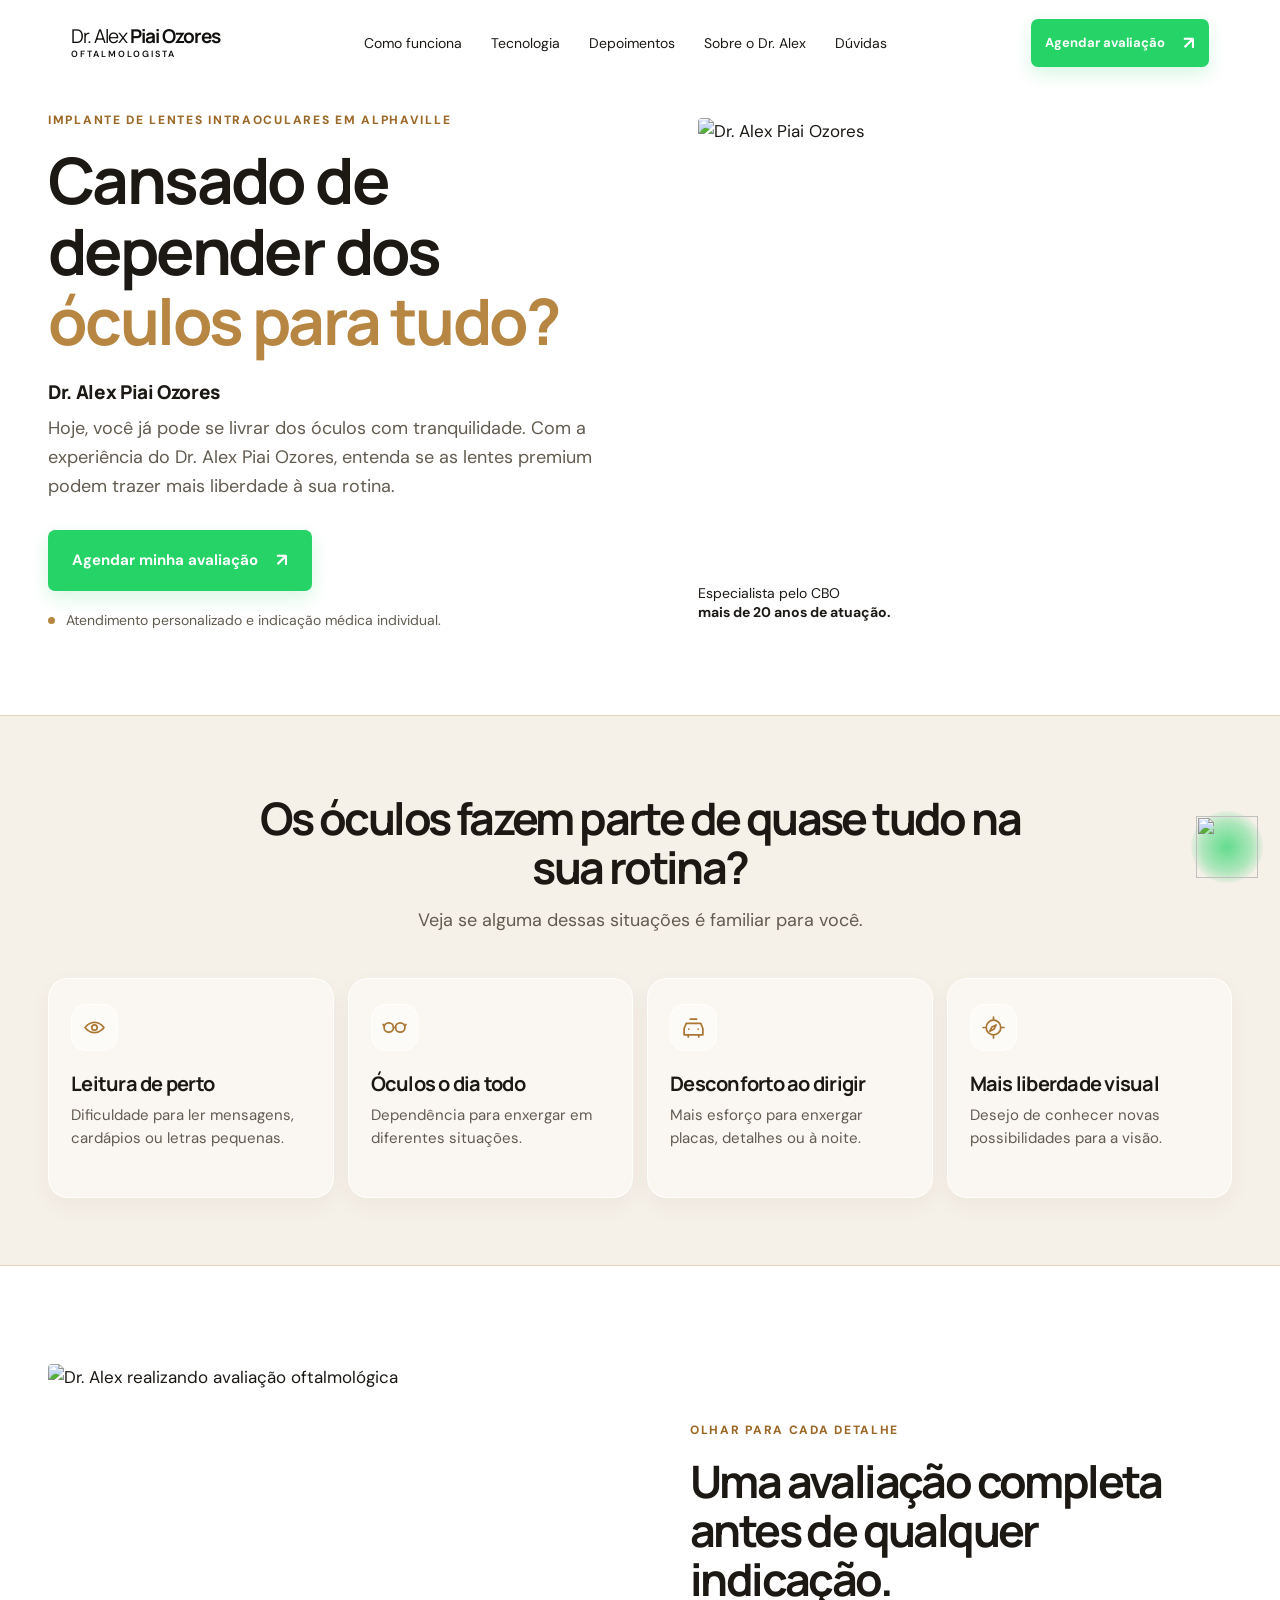
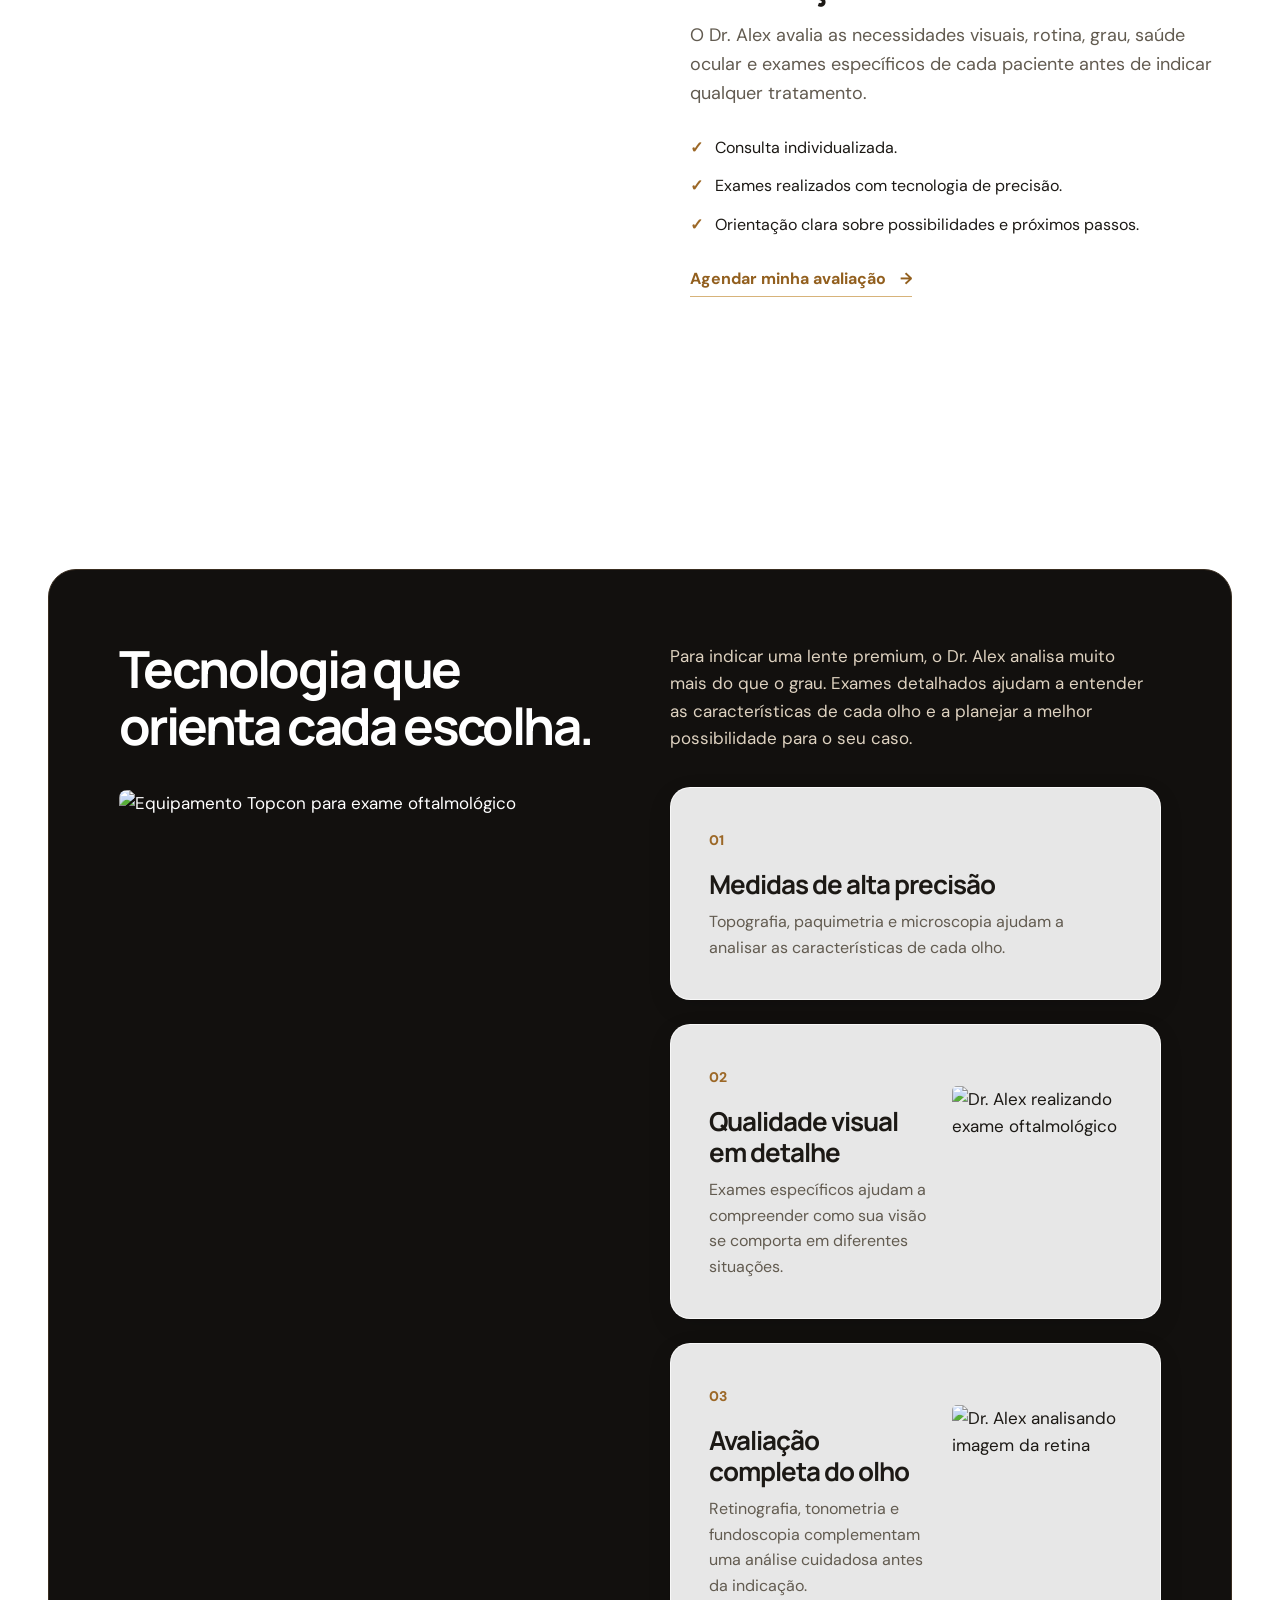
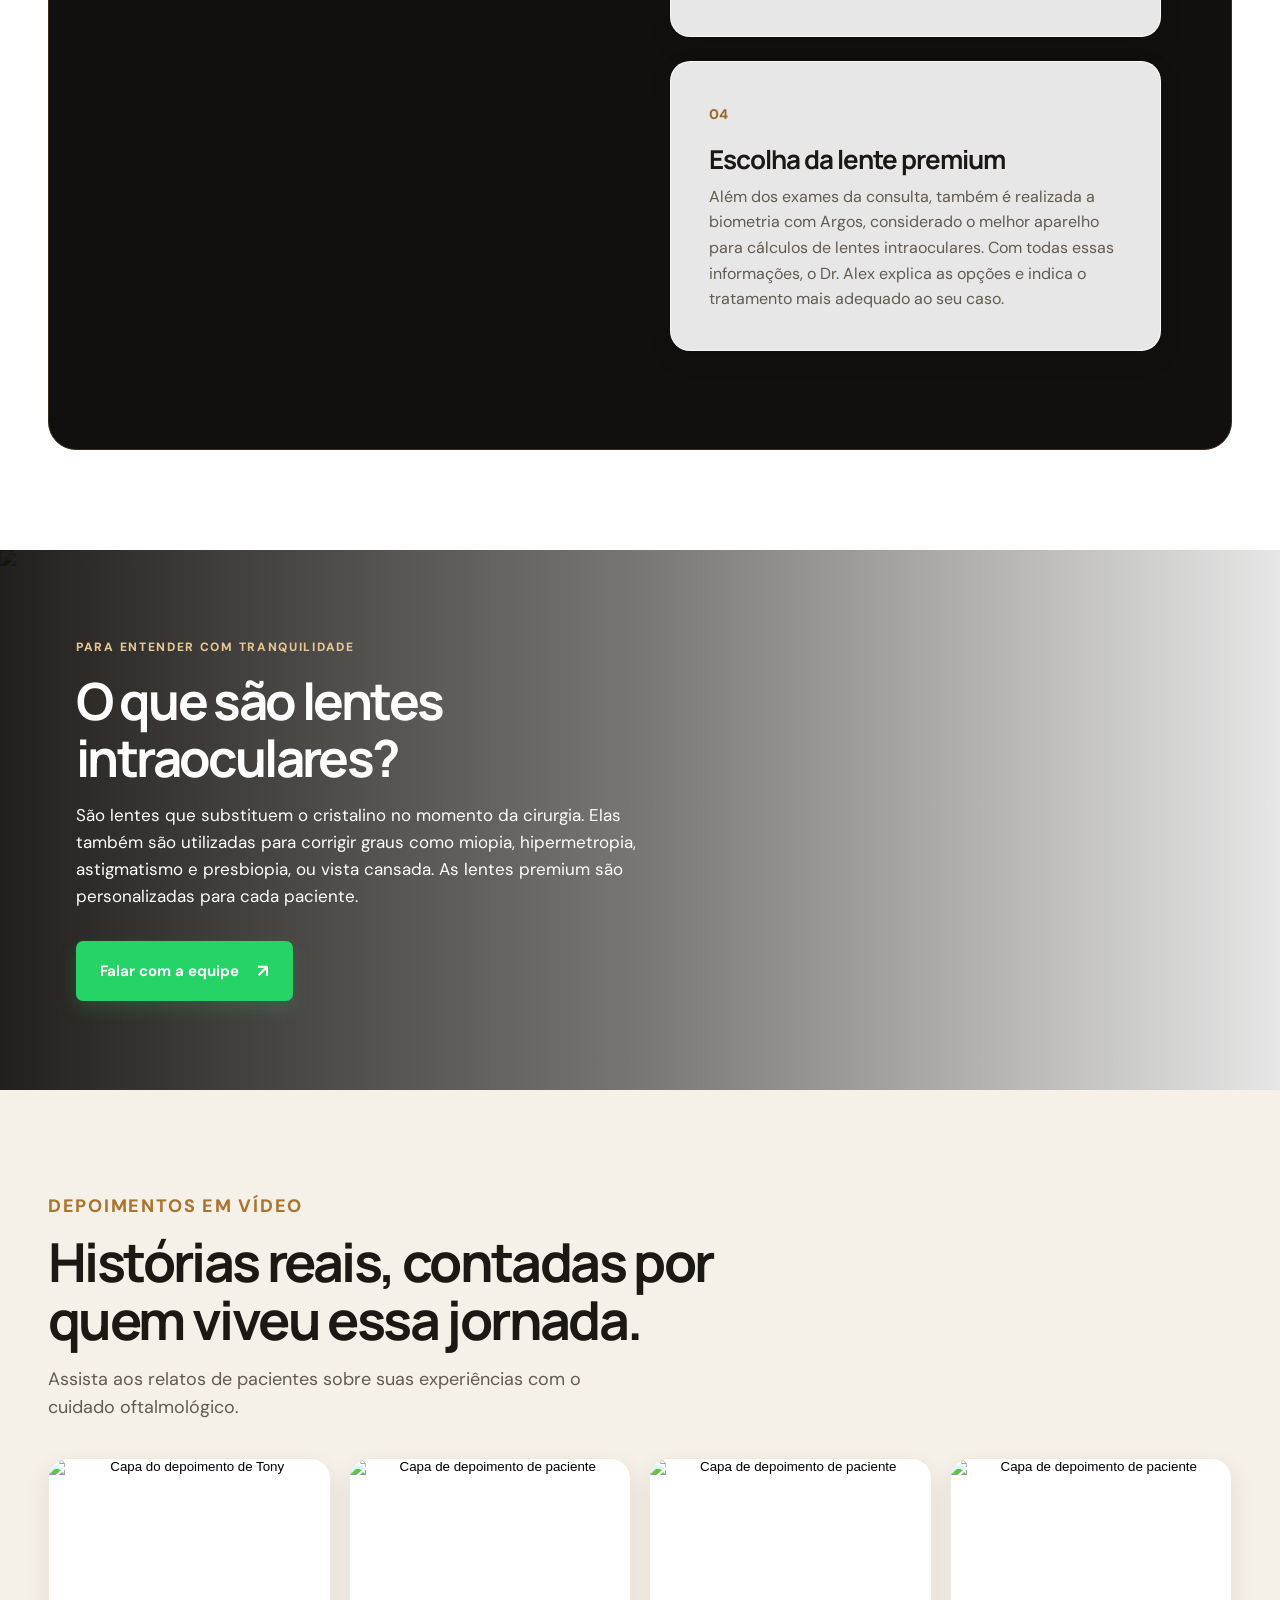
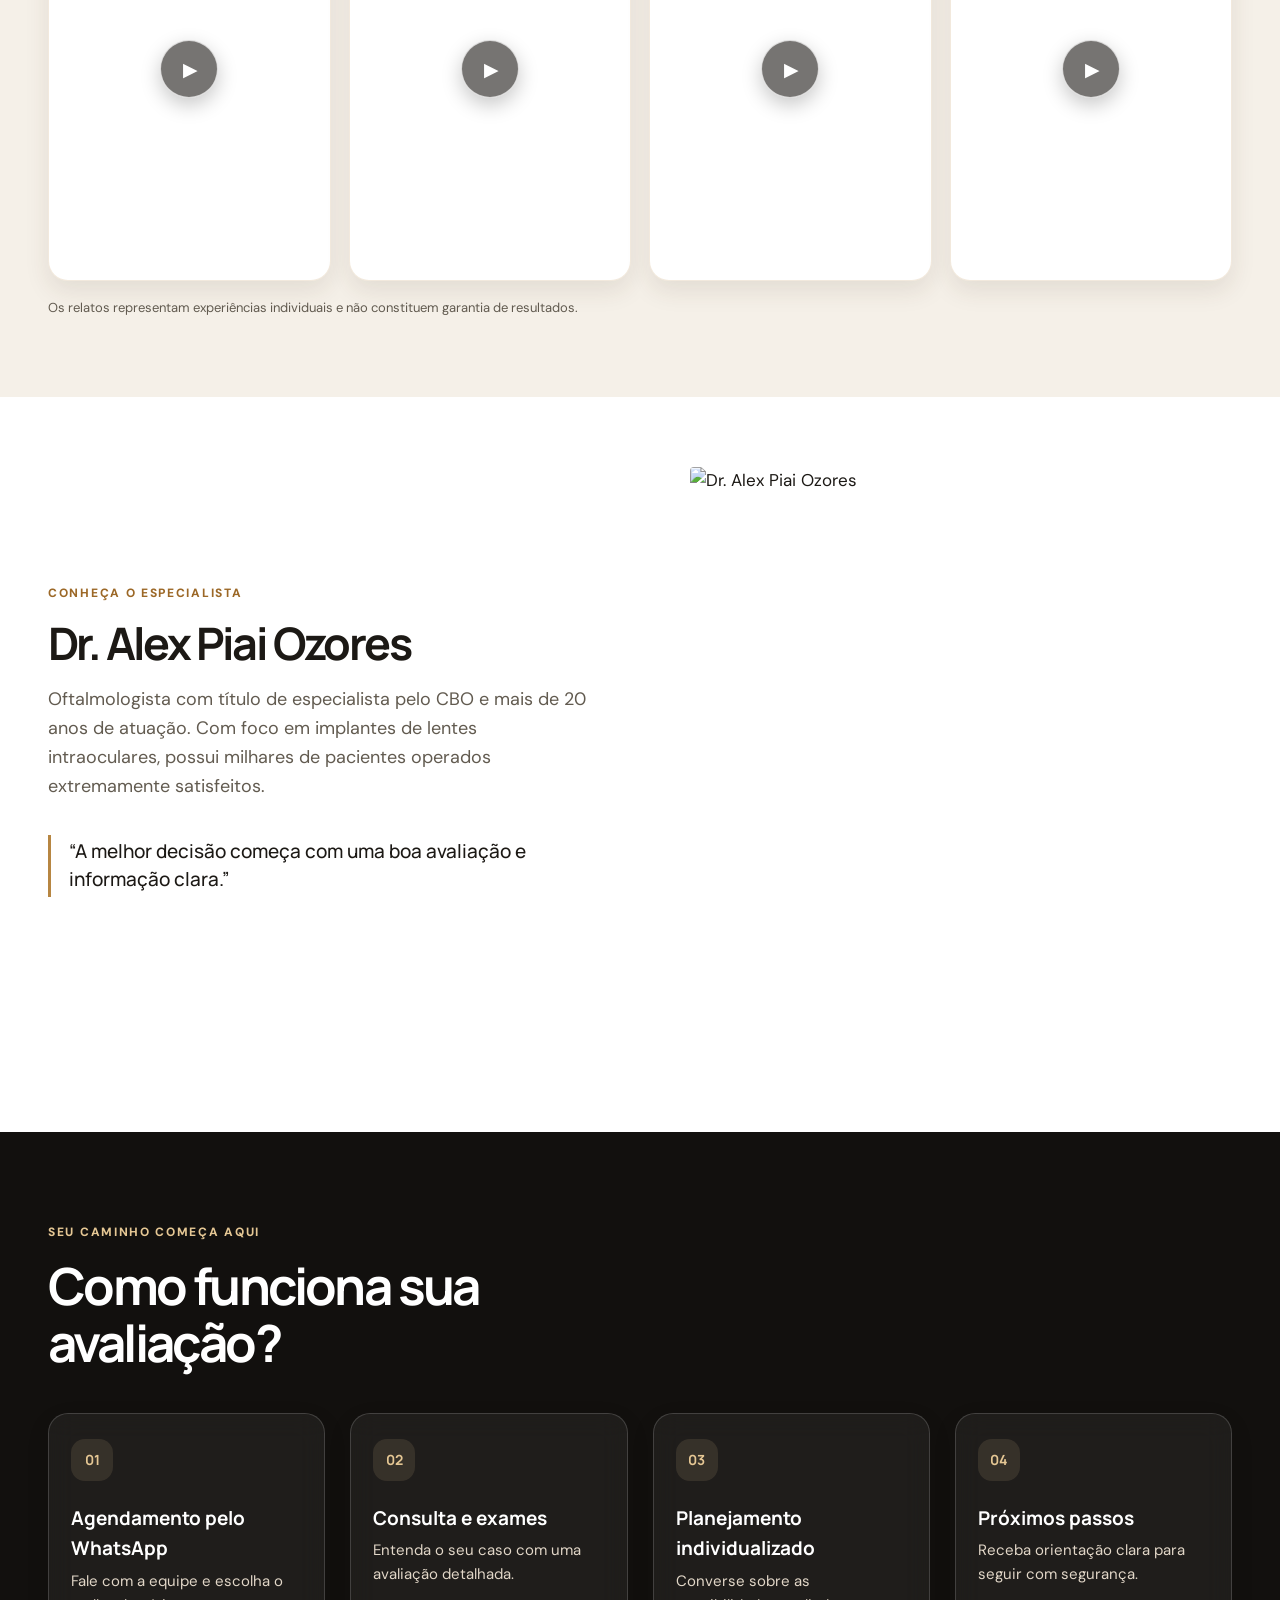
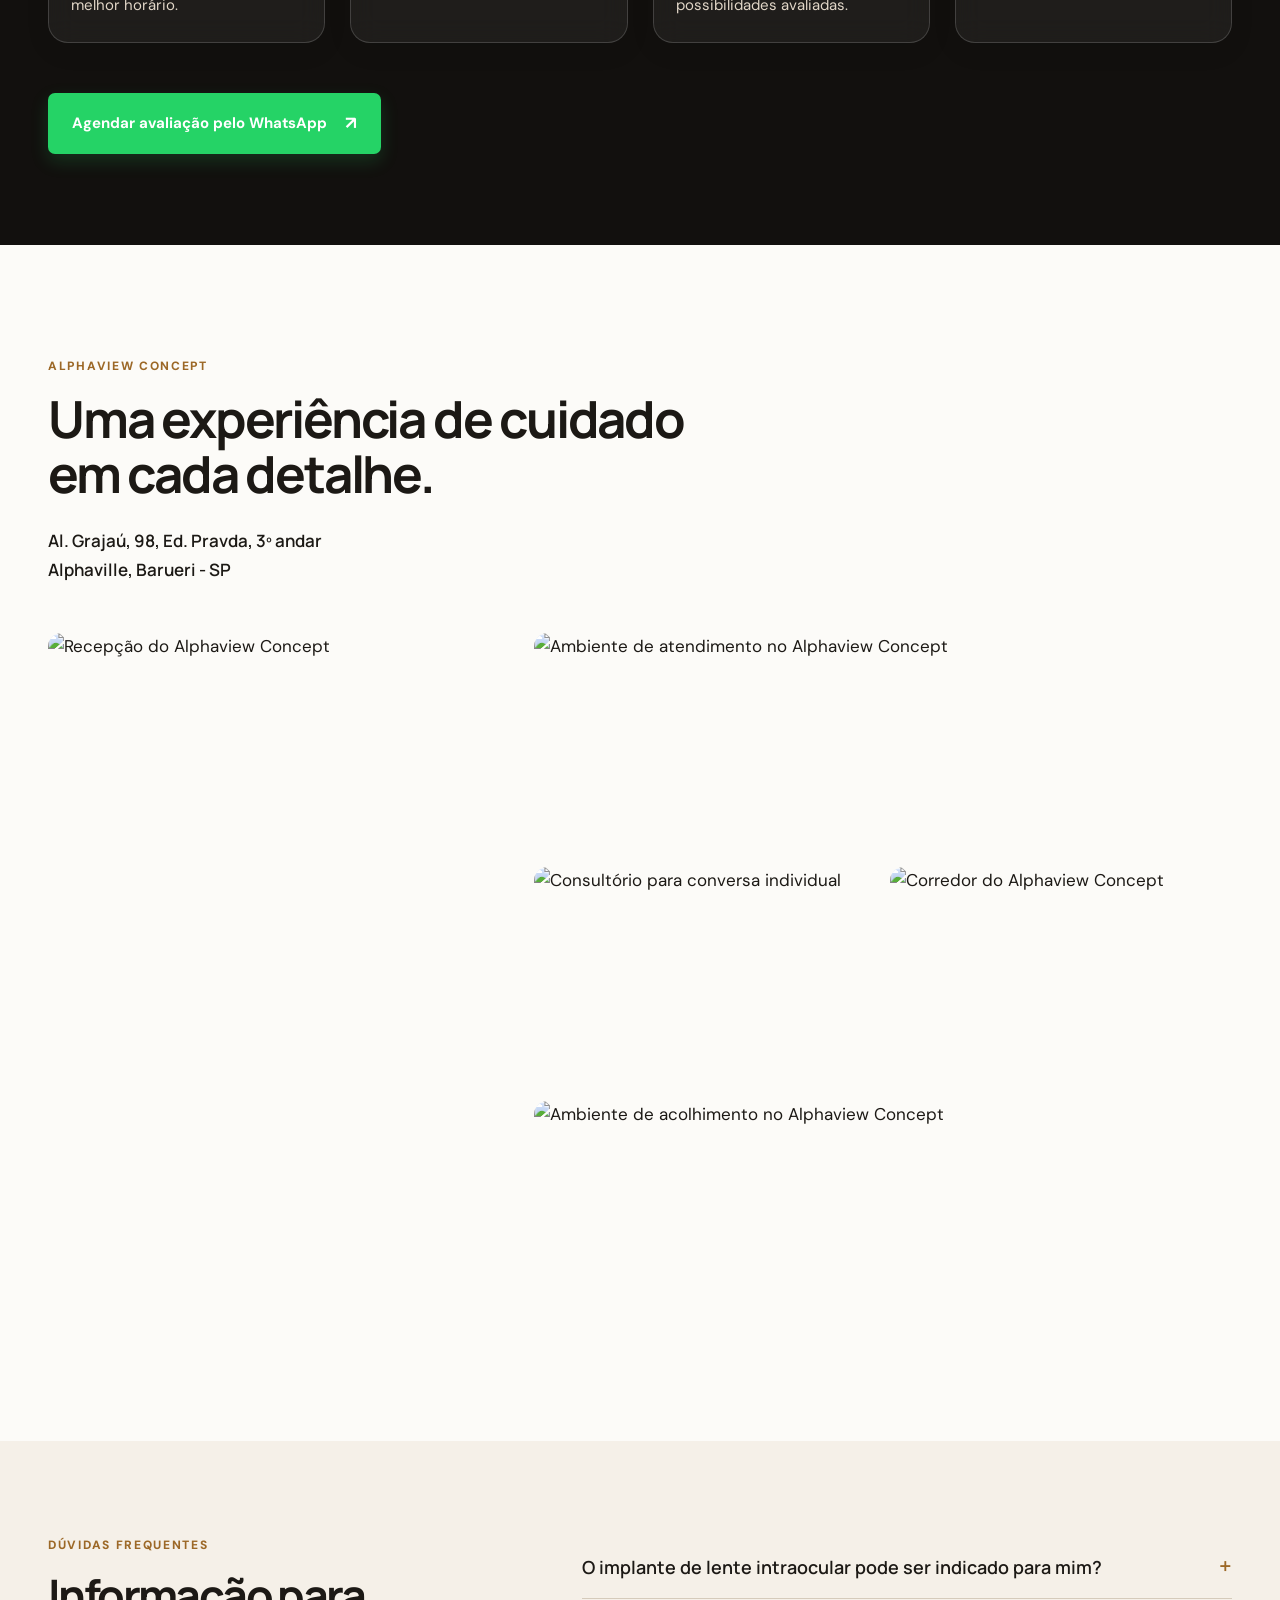
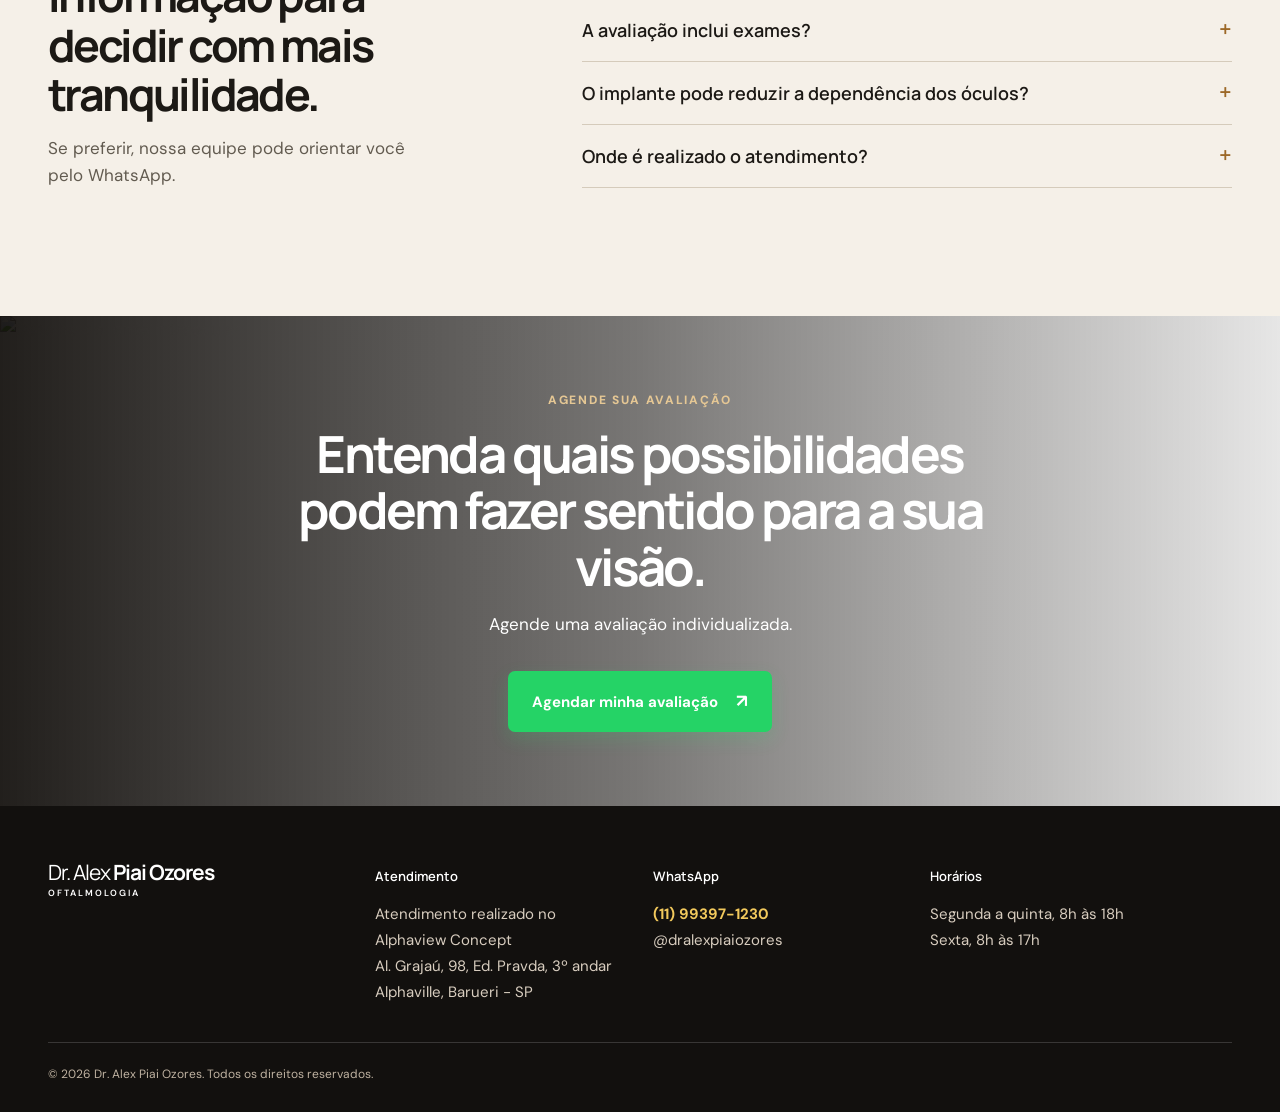
==== index.html @ 5610b658 "Add files via upload" ====
<!doctype html>
<html lang="pt-BR">
<head>
  <meta charset="utf-8">
  <meta name="viewport" content="width=device-width, initial-scale=1">
  <meta name="description" content="Implante de lentes intraoculares com Dr. Alex Piai Ozores em Alphaville, Barueri - SP.">
  <title>Dr. Alex Piai Ozores | Lentes intraoculares em Alphaville</title>
  <link rel="preconnect" href="https://fonts.googleapis.com">
  <link rel="preconnect" href="https://fonts.gstatic.com" crossorigin>
  <link href="https://fonts.googleapis.com/css2?family=DM+Sans:wght@400;500;600;700&family=Manrope:wght@400;500;600;700;800&display=swap" rel="stylesheet">
  <link rel="stylesheet" href="styles.css">
  <link rel="stylesheet" href="overrides.css">
  <link rel="stylesheet" href="identification.css">
  <link rel="stylesheet" href="cards.css">
  <link rel="stylesheet" href="testimonials.css">
  <link rel="stylesheet" href="carousel.css">
  <link rel="stylesheet" href="header-effects.css">
  <link rel="stylesheet" href="header-layout.css">
  <link rel="stylesheet" href="whatsapp-desktop.css">
  <link rel="stylesheet" href="whatsapp-gold-glow.css">
  <link rel="stylesheet" href="whatsapp-clean.css">
  <link rel="stylesheet" href="button-color.css">
  <link rel="stylesheet" href="mobile-card-carousel.css">
  <link rel="stylesheet" href="mobile-menu.css">
  <link rel="stylesheet" href="video-testimonials.css">
  <link rel="stylesheet" href="video-testimonials-layout.css">
  <link rel="stylesheet" href="section-transitions.css">
  <link rel="stylesheet" href="spacing-tuning.css">
  <link rel="stylesheet" href="technology-detail.css">
  <link rel="stylesheet" href="hero-signature.css">
  <link rel="stylesheet" href="footer-contact.css">
  <link rel="stylesheet" href="alphaview-gallery.css">
</head>
<body>
  <a class="skip" href="#conteudo">Pular para o conteúdo</a>
  <header class="header">
    <a class="brand" href="#inicio" aria-label="Página inicial Dr. Alex Piai Ozores"><span>Dr. Alex</span> Piai Ozores<small>Oftalmologista</small></a>
    <nav class="header-nav" aria-label="Navegação principal">
      <a href="#como-funciona">Como funciona</a><a href="#tecnologia">Tecnologia</a><a href="#depoimentos">Depoimentos</a><a href="#sobre">Sobre o Dr. Alex</a><a href="#duvidas">Dúvidas</a>
    </nav>
    <button class="menu-toggle" type="button" aria-label="Abrir menu" aria-expanded="false"><span></span><span></span><span></span></button>
    <a class="button button-small" href="https://api.whatsapp.com/send?phone=5511993971230&text=Ol%C3%A1%2C%20vim%20da%20p%C3%A1gina%20e%20gostaria%20de%20mais%20informa%C3%A7%C3%B5es%20sobre%20implante%20de%20lentes%20premium" target="_blank" rel="noopener">Agendar avaliação <span>↗</span></a>
  </header>

  <main id="conteudo">
    <section id="inicio" class="hero section">
      <div class="hero-copy reveal">
        <p class="eyebrow">IMPLANTE DE LENTES INTRAOCULARES EM ALPHAVILLE</p>
        <h1>Cansado de depender dos <em>óculos para tudo?</em></h1>
        <p class="signature">Dr. Alex Piai Ozores</p>
        <p class="lead">Hoje, você já pode se livrar dos óculos com tranquilidade. Com a experiência do Dr. Alex Piai Ozores, entenda se as lentes premium podem trazer mais liberdade à sua rotina.</p>
        <a class="button" href="https://api.whatsapp.com/send?phone=5511993971230&text=Ol%C3%A1%2C%20vim%20da%20p%C3%A1gina%20e%20gostaria%20de%20mais%20informa%C3%A7%C3%B5es%20sobre%20implante%20de%20lentes%20premium" target="_blank" rel="noopener">Agendar minha avaliação <span>↗</span></a>
        <p class="microcopy"><i></i> Atendimento personalizado e indicação médica individual.</p>
      </div>
      <div class="hero-image reveal"><img src="assets/dhhh.jpg" alt="Dr. Alex Piai Ozores" fetchpriority="high"><div class="image-caption">Especialista pelo CBO<br><strong>mais de 20 anos de atuação.</strong></div></div>
    </section>

    <section class="identification section reveal">
      <h2>Os óculos fazem parte de quase tudo na sua rotina?</h2><p class="identification-intro">Veja se alguma dessas situações é familiar para você.</p>
      <div class="situation-grid">
        <article><span class="situation-icon"><svg viewBox="0 0 24 24" aria-hidden="true"><path d="M3 12s3.2-5 9-5 9 5 9 5-3.2 5-9 5-9-5-9-5Z"/><circle cx="12" cy="12" r="2.6"/></svg></span><h3>Leitura de perto</h3><p>Dificuldade para ler mensagens, cardápios ou letras pequenas.</p></article>
        <article><span class="situation-icon"><svg viewBox="0 0 24 24" aria-hidden="true"><circle cx="6.5" cy="12" r="4.5"/><circle cx="17.5" cy="12" r="4.5"/><path d="M11 12h2M2 10.5 1 9m21 1.5L23 9"/></svg></span><h3>Óculos o dia todo</h3><p>Dependência para enxergar em diferentes situações.</p></article>
        <article><span class="situation-icon"><svg viewBox="0 0 24 24" aria-hidden="true"><path d="m3 13 2-5h14l2 5v6H3v-6Z"/><path d="M7 19v2m10-2v2M7.5 13.5h.01M16.5 13.5h.01"/><path d="M9 4h6"/></svg></span><h3>Desconforto ao dirigir</h3><p>Mais esforço para enxergar placas, detalhes ou à noite.</p></article>
        <article><span class="situation-icon"><svg viewBox="0 0 24 24" aria-hidden="true"><circle cx="12" cy="12" r="7"/><path d="m14.5 9.5-2 4-4 2 2-4 4-2Z"/><path d="M12 2v2m0 16v2M2 12h2m16 0h2"/></svg></span><h3>Mais liberdade visual</h3><p>Desejo de conhecer novas possibilidades para a visão.</p></article>
      </div>
    </section>

    <section class="assessment section two-col">
      <div class="portrait reveal"><img src="assets/dralex-image1.webp" alt="Dr. Alex realizando avaliação oftalmológica" loading="lazy"></div>
      <div class="assessment-copy reveal"><p class="eyebrow">Olhar para cada detalhe</p><h2>Uma avaliação completa antes de qualquer indicação.</h2><p>O Dr. Alex avalia as necessidades visuais, rotina, grau, saúde ocular e exames específicos de cada paciente antes de indicar qualquer tratamento.</p><ul class="check-list"><li>Consulta individualizada.</li><li>Exames realizados com tecnologia de precisão.</li><li>Orientação clara sobre possibilidades e próximos passos.</li></ul><a class="text-link" href="https://api.whatsapp.com/send?phone=5511993971230&text=Ol%C3%A1%2C%20vim%20da%20p%C3%A1gina%20e%20gostaria%20de%20mais%20informa%C3%A7%C3%B5es%20sobre%20implante%20de%20lentes%20premium" target="_blank" rel="noopener">Agendar minha avaliação <span>→</span></a></div>
    </section>

    <section id="tecnologia" class="technology-wrap section"><div class="technology">
      <div class="tech-intro"><div class="tech-sticky"><h2>Tecnologia que orienta cada escolha.</h2><img src="assets/3.webp" alt="Equipamento Topcon para exame oftalmológico" loading="lazy"></div></div>
      <div class="tech-cards"><p>Para indicar uma lente premium, o Dr. Alex analisa muito mais do que o grau. Exames detalhados ajudam a entender as características de cada olho e a planejar a melhor possibilidade para o seu caso.</p>
        <article class="tech-card"><span>01</span><h3>Medidas de alta precisão</h3><p>Topografia, paquimetria e microscopia ajudam a analisar as características de cada olho.</p></article>
        <article class="tech-card with-image"><div><span>02</span><h3>Qualidade visual em detalhe</h3><p>Exames específicos ajudam a compreender como sua visão se comporta em diferentes situações.</p></div><img src="assets/2.webp" alt="Dr. Alex realizando exame oftalmológico" loading="lazy"></article>
        <article class="tech-card with-image"><div><span>03</span><h3>Avaliação completa do olho</h3><p>Retinografia, tonometria e fundoscopia complementam uma análise cuidadosa antes da indicação.</p></div><img src="assets/8.webp" alt="Dr. Alex analisando imagem da retina" loading="lazy"></article>
        <article class="tech-card"><span>04</span><h3>Escolha da lente premium</h3><p>Além dos exames da consulta, também é realizada a biometria com Argos, considerado o melhor aparelho para cálculos de lentes intraoculares. Com todas essas informações, o Dr. Alex explica as opções e indica o tratamento mais adequado ao seu caso.</p></article>
      </div>
    </div></section>

    <section class="lens-banner section reveal"><img src="assets/bghero-desktop-obrigado2.webp" alt="Lente intraocular" loading="lazy"><div><p class="eyebrow light">Para entender com tranquilidade</p><h2>O que são lentes intraoculares?</h2><p>São lentes que substituem o cristalino no momento da cirurgia. Elas também são utilizadas para corrigir graus como miopia, hipermetropia, astigmatismo e presbiopia, ou vista cansada. As lentes premium são personalizadas para cada paciente.</p><a class="button button-white" href="https://api.whatsapp.com/send?phone=5511993971230&text=Ol%C3%A1%2C%20vim%20da%20p%C3%A1gina%20e%20gostaria%20de%20mais%20informa%C3%A7%C3%B5es%20sobre%20implante%20de%20lentes%20premium" target="_blank" rel="noopener">Falar com a equipe <span>↗</span></a></div></section>

    <section id="avaliacoes" class="testimonials section reveal" aria-labelledby="avaliacoes-titulo"><div class="testimonials-heading"><div><p class="eyebrow light">Avaliações no Google</p><h2 id="avaliacoes-titulo">O que dizem nossos pacientes.</h2></div><p>Relatos compartilhados por pacientes após o atendimento.</p></div><div class="review-track" aria-label="Avaliações de pacientes"><article class="review-card"><div class="review-author"><span class="avatar avatar-suh">SG</span><div><h3>Suh Gomes</h3><small>2 avaliações</small></div></div><div class="stars" aria-label="5 de 5 estrelas">★★★★★ <small>3 anos atrás</small></div><p>“Simplesmente perfeito. Profissional de excelência. Médico educado, humano e profissional excepcional.”</p><span class="google-source">Avaliação no Google</span></article><article class="review-card"><div class="review-author"><span class="avatar avatar-jc">JC</span><div><h3>Jaqueline Cerqueira</h3><small>1 avaliação</small></div></div><div class="stars" aria-label="5 de 5 estrelas">★★★★★ <small>3 meses atrás</small></div><p>“Clínica de atendimento de excelência, profissionais incríveis e super atenciosos.”</p><span class="google-source">Avaliação no Google</span></article><article class="review-card"><div class="review-author"><span class="avatar avatar-rose">RL</span><div><h3>Rose Lima</h3><small>3 avaliações</small></div></div><div class="stars" aria-label="5 de 5 estrelas">★★★★★ <small>3 meses atrás</small></div><p>“Me senti em casa, pois a clínica é bem aconchegante. Me senti acolhida desde a recepção à consulta.”</p><span class="google-source">Avaliação no Google</span></article><article class="review-card"><div class="review-author"><span class="avatar avatar-ja">JA</span><div><h3>Jaqueline Almeida</h3><small>1 avaliação</small></div></div><div class="stars" aria-label="5 de 5 estrelas">★★★★★ <small>3 meses atrás</small></div><p>“Clínica maravilhosa! Ótimo atendimento, médicos excepcionais.”</p><span class="google-source">Avaliação no Google</span></article><article class="review-card"><div class="review-author"><span class="avatar avatar-eduardo">EC</span><div><h3>Eduardo Costa Santos</h3><small>1 avaliação</small></div></div><div class="stars" aria-label="5 de 5 estrelas">★★★★★ <small>3 meses atrás</small></div><p>“Me senti em casa, um lugar muito aconchegante e especial, ótimos médicos com atendimento de excelência.”</p><span class="google-source">Avaliação no Google</span></article><article class="review-card"><div class="review-author"><span class="avatar avatar-emanuella">EM</span><div><h3>Emanuella Mascarenhas</h3><small>3 avaliações · 2 fotos</small></div></div><div class="stars" aria-label="5 de 5 estrelas">★★★★★ <small>3 meses atrás</small></div><p>“Ótimo atendimento! Atendimento médico diferenciado. Equipe muito atenciosa.”</p><span class="google-source">Avaliação no Google</span></article></div><p class="reviews-note">Deslize para ver mais avaliações.</p></section>

    <section id="depoimentos" class="video-testimonials section reveal" aria-labelledby="depoimentos-titulo"><div class="video-heading"><p class="eyebrow light">Depoimentos em vídeo</p><h2 id="depoimentos-titulo">Histórias reais, contadas por quem viveu essa jornada.</h2><p>Assista aos relatos de pacientes sobre suas experiências com o cuidado oftalmológico.</p></div><div class="video-track"><button class="video-card" type="button" data-video="assets/testimonials/depoimento-01.mp4" aria-label="Assistir depoimento de Tony"><img src="assets/testimonials/cover-01.png" alt="Capa do depoimento de Tony" loading="lazy"><span class="video-play" aria-hidden="true">▶</span></button><button class="video-card" type="button" data-video="assets/testimonials/depoimento-02.mp4" aria-label="Assistir depoimento de paciente"><img src="assets/testimonials/cover-02.png" alt="Capa de depoimento de paciente" loading="lazy"><span class="video-play" aria-hidden="true">▶</span></button><button class="video-card" type="button" data-video="assets/testimonials/depoimento-03.mp4" aria-label="Assistir depoimento de paciente"><img src="assets/testimonials/cover-03.png" alt="Capa de depoimento de paciente" loading="lazy"><span class="video-play" aria-hidden="true">▶</span></button><button class="video-card" type="button" data-video="assets/testimonials/depoimento-04.mp4" aria-label="Assistir depoimento de paciente"><img src="assets/testimonials/cover-04.png" alt="Capa de depoimento de paciente" loading="lazy"><span class="video-play" aria-hidden="true">▶</span></button></div><p class="video-note">Os relatos representam experiências individuais e não constituem garantia de resultados.</p></section>

    <section id="sobre" class="about section two-col"><div class="about-copy reveal"><p class="eyebrow">Conheça o especialista</p><h2>Dr. Alex Piai Ozores</h2><p>Oftalmologista com título de especialista pelo CBO e mais de 20 anos de atuação. Com foco em implantes de lentes intraoculares, possui milhares de pacientes operados extremamente satisfeitos.</p><p class="quote">“A melhor decisão começa com uma boa avaliação e informação clara.”</p></div><div class="about-photo reveal"><img src="assets/DSC02508_Editar.jpg" alt="Dr. Alex Piai Ozores" loading="lazy"></div></section>

    <section id="como-funciona" class="steps section"><p class="eyebrow light">Seu caminho começa aqui</p><h2>Como funciona sua avaliação?</h2><div class="steps-grid"><article><b>01</b><h3>Agendamento pelo WhatsApp</h3><p>Fale com a equipe e escolha o melhor horário.</p></article><article><b>02</b><h3>Consulta e exames</h3><p>Entenda o seu caso com uma avaliação detalhada.</p></article><article><b>03</b><h3>Planejamento individualizado</h3><p>Converse sobre as possibilidades avaliadas.</p></article><article><b>04</b><h3>Próximos passos</h3><p>Receba orientação clara para seguir com segurança.</p></article></div><a class="button button-white" href="https://api.whatsapp.com/send?phone=5511993971230&text=Ol%C3%A1%2C%20vim%20da%20p%C3%A1gina%20e%20gostaria%20de%20mais%20informa%C3%A7%C3%B5es%20sobre%20implante%20de%20lentes%20premium" target="_blank" rel="noopener">Agendar avaliação pelo WhatsApp <span>↗</span></a></section>

    <section class="facility-gallery" aria-labelledby="estrutura-titulo"><div class="facility-gallery-inner"><header class="facility-gallery-header reveal"><p class="eyebrow">ALPHAVIEW CONCEPT</p><h2 id="estrutura-titulo">Uma experiência de cuidado em cada detalhe.</h2><address>Al. Grajaú, 98, Ed. Pravda, 3º andar<br>Alphaville, Barueri - SP</address></header><div class="architecture-grid reveal"><figure class="architecture-photo architecture-main"><img src="assets/alphaview/main-reception.webp" alt="Recepção do Alphaview Concept" loading="lazy"></figure><figure class="architecture-photo architecture-consultation"><img src="assets/alphaview/consultation.webp" alt="Ambiente de atendimento no Alphaview Concept" loading="lazy"></figure><figure class="architecture-photo architecture-conversation"><img src="assets/alphaview/conversation.webp" alt="Consultório para conversa individual" loading="lazy"></figure><figure class="architecture-photo architecture-corridor"><img src="assets/alphaview/corridor.webp" alt="Corredor do Alphaview Concept" loading="lazy"></figure><figure class="architecture-photo architecture-lounge"><img src="assets/alphaview/lounge.webp" alt="Ambiente de acolhimento no Alphaview Concept" loading="lazy"></figure></div></div></section>

    <section id="duvidas" class="faq section"><div><p class="eyebrow">Dúvidas frequentes</p><h2>Informação para decidir com mais tranquilidade.</h2><p>Se preferir, nossa equipe pode orientar você pelo WhatsApp.</p></div><div class="accordions"><details><summary>O implante de lente intraocular pode ser indicado para mim?<span>+</span></summary><p>A indicação depende de uma avaliação médica completa, que considera a saúde dos olhos, suas necessidades visuais e outros aspectos individuais.</p></details><details><summary>A avaliação inclui exames?<span>+</span></summary><p>A consulta inclui exames de alta tecnologia que vão ajudar a escolher o melhor tratamento.</p></details><details><summary>O implante pode reduzir a dependência dos óculos?<span>+</span></summary><p>Em determinados casos, essa possibilidade pode ser considerada. A definição depende de avaliação médica individualizada e do tipo de lente indicado.</p></details><details><summary>Onde é realizado o atendimento?<span>+</span></summary><p>O atendimento acontece no Alphaview Concept, na Al. Grajaú, 98, Ed. Pravda, 3º andar, Alphaville, Barueri - SP.</p></details></div></section>

    <section class="final-cta section"><img src="assets/bghero-desktop-obrigado2.webp" alt="Detalhe de lente intraocular" loading="lazy"><div class="reveal"><p class="eyebrow light">Agende sua avaliação</p><h2>Entenda quais possibilidades podem fazer sentido para a sua visão.</h2><p>Agende uma avaliação individualizada.</p><a class="button button-white" href="https://api.whatsapp.com/send?phone=5511993971230&text=Ol%C3%A1%2C%20vim%20da%20p%C3%A1gina%20e%20gostaria%20de%20mais%20informa%C3%A7%C3%B5es%20sobre%20implante%20de%20lentes%20premium" target="_blank" rel="noopener">Agendar minha avaliação <span>↗</span></a></div></section>
  </main>
  <footer><div class="footer-brand"><span>Dr. Alex</span> Piai Ozores<small>Oftalmologia</small></div><div><b>Atendimento</b><p>Atendimento realizado no Alphaview Concept<br>Al. Grajaú, 98, Ed. Pravda, 3º andar<br>Alphaville, Barueri - SP</p></div><div class="footer-contact"><b>WhatsApp</b><p><a href="https://api.whatsapp.com/send?phone=5511993971230&text=Ol%C3%A1%2C%20vim%20da%20p%C3%A1gina%20e%20gostaria%20de%20mais%20informa%C3%A7%C3%B5es%20sobre%20implante%20de%20lentes%20premium" target="_blank" rel="noopener">(11) 99397-1230</a><br>@dralexpiaiozores</p></div><div><b>Horários</b><p>Segunda a quinta, 8h às 18h<br>Sexta, 8h às 17h</p></div><small class="copyright">© 2026 Dr. Alex Piai Ozores. Todos os direitos reservados.</small></footer>
  <a class="whatsapp-float" href="https://api.whatsapp.com/send?phone=5511993971230&text=Ol%C3%A1%2C%20vim%20da%20p%C3%A1gina%20e%20gostaria%20de%20mais%20informa%C3%A7%C3%B5es%20sobre%20implante%20de%20lentes%20premium" target="_blank" rel="noopener" aria-label="Falar pelo WhatsApp"><img src="assets/whatsapp-logo.png" alt=""></a>
  <script src="script.js"></script>
  <script src="carousel.js"></script>
</body>
</html>
---- styles.css ----
:root{--black:#12100e;--black2:#1c1813;--gold:#b78642;--gold-light:#e5c794;--paper:#f8f5ef;--text:#1c1915;--muted:#625b50;--line:#dfd5c5;--sans:'DM Sans',Arial,sans-serif;--display:'Manrope',Arial,sans-serif}*{box-sizing:border-box}html{scroll-behavior:smooth}body{margin:0;background:#fff;color:var(--text);font:17px/1.6 var(--sans)}img{display:block;width:100%;height:100%;object-fit:cover}.skip{position:absolute;left:-999px}.skip:focus{left:15px;top:15px;z-index:5;padding:10px;background:#fff}.header{height:90px;max-width:1240px;margin:auto;padding:0 28px;display:flex;align-items:center;justify-content:space-between;gap:24px}.brand,.footer-brand{color:var(--black);text-decoration:none;font:700 21px/1 var(--display);letter-spacing:-1px}.brand span,.footer-brand span{font-weight:400}.brand small,.footer-brand small{display:block;margin-top:6px;font:600 9px/1 var(--sans);letter-spacing:2px;text-transform:uppercase}.header nav{display:flex;gap:29px}.header nav a{color:var(--text);font-size:14px;text-decoration:none}.button{display:inline-flex;align-items:center;justify-content:center;gap:18px;padding:16px 24px;border-radius:7px;background:var(--gold);color:#fff;font-size:15px;font-weight:700;text-decoration:none;transition:.2s}.button:hover{background:#956224;transform:translateY(-2px)}.button span{font-size:18px}.button-small{padding:12px 17px;font-size:13px}.section{max-width:1240px;margin:auto;padding-left:28px;padding-right:28px}.hero{min-height:640px;padding-top:45px;padding-bottom:70px;display:grid;grid-template-columns:1.04fr .96fr;gap:72px;align-items:center}.eyebrow{margin:0 0 15px;color:#9c6827;font-size:12px;font-weight:800;letter-spacing:1.7px;text-transform:uppercase}.eyebrow.light{color:var(--gold-light)}h1,h2,h3{font-family:var(--display)}h1,h2{margin:0;letter-spacing:-2.6px;line-height:1.1}.hero h1{max-width:680px;font-size:clamp(42px,5vw,68px)}.hero h1 em{color:var(--gold);font-style:normal}.signature{margin:22px 0 9px;font:600 17px var(--display)}.lead{max-width:565px;margin:0 0 29px;color:var(--muted);font-size:18px}.microcopy{margin-top:18px;color:var(--muted);font-size:14px}.microcopy i{display:inline-block;width:7px;height:7px;margin:0 7px 1px 0;border-radius:50%;background:var(--gold)}.hero-image{position:relative;height:520px;overflow:hidden;border-radius:4px}.hero-image img{object-position:center 25%}.image-caption{position:absolute;bottom:0;left:0;padding:20px 30px 15px 0;background:#fff;font-size:14px;line-height:1.4}.identification{padding-top:70px;padding-bottom:115px}.identification h2,.assessment h2,.benefits h2,.about h2,.facility h2,.faq h2{max-width:680px;font-size:clamp(34px,3.5vw,49px)}.situation-grid{display:grid;grid-template-columns:repeat(4,1fr);gap:14px;margin-top:43px}.situation-grid article{min-height:165px;padding:23px;border:1px solid var(--line);border-radius:8px}.situation-grid b,.steps b{color:#9c6827;font:700 14px var(--display)}.situation-grid p{margin:25px 0 0;font-size:17px;line-height:1.4}.closing{max-width:650px;margin-top:30px;color:var(--muted);font-size:17px}.two-col{display:grid;grid-template-columns:1fr 1fr;gap:100px;align-items:center}.assessment{max-width:none;padding:92px max(28px,calc((100vw - 1184px)/2));background:var(--paper)}.portrait{height:590px;overflow:hidden;border-radius:4px}.assessment-copy>p:not(.eyebrow),.about-copy>p:not(.eyebrow),.facility-copy>p:not(.eyebrow){color:var(--muted);font-size:18px}.check-list{padding:0;margin:27px 0;list-style:none}.check-list li{margin:13px 0;font-size:16px}.check-list li:before{content:'✓';margin-right:12px;color:#9c6827;font-weight:bold}.text-link{display:inline-flex;gap:14px;padding-bottom:5px;border-bottom:1px solid #d7b37a;color:#925f1e;font-size:16px;font-weight:700;text-decoration:none}.technology-wrap{padding-top:100px;padding-bottom:100px}.technology{display:grid;grid-template-columns:1fr 1fr;gap:60px;padding:70px;border:1px solid #3a2e21;border-radius:28px;background:var(--black);color:#fff}.technology h2,.lens-banner h2,.steps h2,.final-cta h2{max-width:540px;font-size:clamp(37px,4vw,54px)}.tech-sticky{position:sticky;top:25px}.tech-sticky img{height:375px;margin-top:37px;border-radius:8px}.tech-cards>p{max-width:480px;margin:3px 0 35px;color:#ded2c0;font-size:17px}.tech-card{margin:17px 0;padding:33px;border:1px solid #e7d8c4;border-radius:9px;background:#fff;color:var(--text)}.tech-card span{color:#9c6827;font-size:14px;font-weight:800}.tech-card h3{margin:16px 0 9px;font-size:26px;letter-spacing:-1px;line-height:1.2}.tech-card p{margin:0;color:var(--muted);font-size:15px}.tech-card.with-image{display:grid;grid-template-columns:1fr 130px;gap:20px;align-items:center}.tech-card.with-image img{height:130px;border-radius:5px}.lens-banner,.final-cta{position:relative;max-width:none;height:540px;overflow:hidden;color:#fff}.lens-banner>img,.final-cta>img{position:absolute;inset:0}.lens-banner:after,.final-cta:after{position:absolute;inset:0;content:'';background:linear-gradient(90deg,rgba(15,12,9,.92),rgba(15,12,9,.56),rgba(15,12,9,.1))}.lens-banner>div,.final-cta>div{position:relative;z-index:1;display:flex;flex-direction:column;align-items:flex-start;justify-content:center;height:100%;padding:0 max(28px,calc((100vw - 1184px)/2))}.lens-banner>div>*{max-width:580px}.lens-banner p:not(.eyebrow),.final-cta p:not(.eyebrow){max-width:600px;font-size:17px}.button-white{margin-top:13px;background:#ead7b0;color:var(--black)}.button-white:hover{background:#fff3d9}.benefits{padding-top:110px;padding-bottom:115px}.benefits h2{margin-bottom:50px}.benefit-grid{display:grid;grid-template-columns:repeat(4,1fr);gap:25px}.benefit-grid article{padding-top:21px;border-top:1px solid var(--line)}.benefit-grid i{color:#9c6827;font-size:23px;font-style:normal}.benefit-grid h3{margin:17px 0 7px;font-size:20px;letter-spacing:-.5px}.benefit-grid p{margin:0;color:var(--muted);font-size:15px}.about{padding-top:70px;padding-bottom:100px}.about-photo{height:565px;overflow:hidden;border-radius:4px}.about-photo img{object-position:center 35%}.quote{margin-top:35px!important;padding:3px 0 3px 18px;border-left:3px solid var(--gold);color:var(--text)!important;font:500 19px/1.45 var(--display)!important}.steps{max-width:none;padding:91px max(28px,calc((100vw - 1184px)/2));background:var(--black);color:#fff}.steps h2{margin-bottom:43px}.steps-grid{display:grid;grid-template-columns:repeat(4,1fr);gap:25px;margin-bottom:37px}.steps-grid article{padding-top:21px;border-top:1px solid rgba(255,255,255,.28)}.steps-grid b{color:var(--gold-light)}.steps-grid h3{margin:17px 0 5px;font-size:19px}.steps-grid p{margin:0;color:#e2d7c8;font-size:15px}.facility{padding-top:120px;padding-bottom:120px}.facility-photo{height:510px;overflow:hidden;border-radius:4px}.facility address{margin:28px 0;font:600 17px/1.7 var(--display)}.facility address small{color:var(--muted);font:400 14px var(--sans)}.faq{display:grid;grid-template-columns:.8fr 1.2fr;gap:100px;max-width:none;padding:95px max(28px,calc((100vw - 1184px)/2)) 110px;background:var(--paper)}.faq>div>p:not(.eyebrow){max-width:370px;color:var(--muted)}.accordions details{padding:19px 0;border-bottom:1px solid #d5cbbb}.accordions summary{display:flex;justify-content:space-between;gap:15px;list-style:none;cursor:pointer;font:600 18px var(--display)}.accordions summary::-webkit-details-marker{display:none}.accordions summary span{color:#9c6827;font-size:22px;line-height:1}.accordions details[open] summary span{transform:rotate(45deg)}.accordions p{margin:13px 35px 0 0;color:var(--muted);font-size:15px}.final-cta{height:490px}.final-cta>div{align-items:center;text-align:center}.final-cta h2{max-width:720px}.final-cta .button{margin-top:16px}footer{display:grid;grid-template-columns:1.2fr 1fr 1fr 1.2fr;gap:25px;padding:56px max(28px,calc((100vw - 1184px)/2)) 28px;background:var(--black);color:#d8cdbf}footer .footer-brand{color:#fff}footer b{color:#fff;font:600 13px var(--display)}footer p{margin:11px 0;font-size:15px;line-height:1.75}.copyright{grid-column:1/-1;padding-top:22px;border-top:1px solid rgba(255,255,255,.16);color:#bfb2a1;font-size:12px}.whatsapp-float{display:none;position:fixed;right:18px;bottom:18px;z-index:4;width:56px;height:56px;align-items:center;justify-content:center;border-radius:50%;background:var(--gold);box-shadow:0 6px 18px rgba(0,0,0,.22);color:#fff;font-size:30px;text-decoration:none}.reveal{opacity:0;transform:translateY(17px);transition:.6s ease}.reveal.show{opacity:1;transform:none}
@media(max-width:820px){body{font-size:16px}.header{height:72px;padding:0 20px}.header nav,.header .button{display:none}.section{padding-left:20px;padding-right:20px}.hero{grid-template-columns:1fr;gap:35px;min-height:0;padding-top:38px;padding-bottom:56px}.hero h1{font-size:43px;letter-spacing:-2px}.lead,.assessment-copy>p:not(.eyebrow),.about-copy>p:not(.eyebrow),.facility-copy>p:not(.eyebrow){font-size:17px}.hero-image{height:430px}.identification{padding-top:55px;padding-bottom:65px}.situation-grid{grid-template-columns:1fr 1fr;gap:10px;margin-top:28px}.situation-grid article{min-height:140px;padding:17px}.situation-grid p{margin-top:18px;font-size:16px}.two-col{grid-template-columns:1fr;gap:35px}.assessment{padding:60px 20px}.portrait{height:440px}.assessment-copy h2,.identification h2,.benefits h2,.about h2,.facility h2,.faq h2{font-size:35px;letter-spacing:-1.8px}.technology-wrap{padding:60px 20px}.technology{grid-template-columns:1fr;gap:28px;padding:36px 20px;border-radius:20px}.tech-sticky{position:static}.tech-sticky img{height:330px;margin-top:28px}.tech-card{padding:25px 20px}.lens-banner,.final-cta{height:600px}.lens-banner>img,.final-cta>img{object-position:66% center}.lens-banner:after,.final-cta:after{background:rgba(15,12,9,.76)}.lens-banner>div,.final-cta>div{padding:35px 20px}.lens-banner h2,.steps h2,.final-cta h2,.technology h2{font-size:37px;letter-spacing:-1.8px}.benefits{padding-top:60px;padding-bottom:65px}.benefit-grid,.steps-grid{grid-template-columns:1fr 1fr;gap:25px 18px}.about{padding-top:50px;padding-bottom:60px}.about-photo{height:490px;grid-row:1}.steps{padding:60px 20px}.facility{padding-top:60px;padding-bottom:65px}.facility-photo{height:400px}.faq{grid-template-columns:1fr;gap:35px;padding:60px 20px}.final-cta{height:550px}footer{grid-template-columns:1fr 1fr;gap:27px 15px;padding:45px 20px 25px}.whatsapp-float{display:flex}}
@media(max-width:400px){.hero h1{font-size:37px}.situation-grid,.steps-grid,.benefit-grid,footer{grid-template-columns:1fr}.hero-image{height:380px}.tech-card.with-image{grid-template-columns:1fr}.tech-card.with-image img{display:none}}
.identification{text-align:center}.section-label{display:flex;justify-content:center;align-items:center;gap:8px}.section-label svg{width:18px;height:18px;fill:none;stroke:currentColor;stroke-width:2;stroke-linecap:round;stroke-linejoin:round}.identification h2{margin:auto;max-width:800px}.situation-grid{margin-top:70px;text-align:left}.situation-grid article{min-height:0;padding:0;border:0;border-radius:0}.situation-grid article>svg{width:52px;height:52px;fill:none;stroke:#ad7832;stroke-width:2.6;stroke-linecap:round;stroke-linejoin:round}.situation-grid h3{margin:19px 0 11px;font-size:24px;line-height:1.12;letter-spacing:-1px}.situation-grid p{margin:0;max-width:235px;color:var(--muted);font-size:16px;line-height:1.55}.section-cta{width:100%;margin-top:75px;border-radius:28px}.closing{margin:12px auto 0;font-size:14px;letter-spacing:.5px}@media(max-width:820px){.situation-grid{margin-top:42px}.situation-grid article{padding:5px 2px}.situation-grid h3{font-size:19px}.situation-grid p{font-size:15px}.section-cta{margin-top:45px;border-radius:9px}.closing{font-size:13px}}
---- overrides.css ----
/* Ajustes de contraste, tecnologia e conforto de leitura */
.identification{position:relative;isolation:isolate;padding-top:105px;padding-bottom:105px}.identification:before{position:absolute;z-index:-1;top:0;bottom:0;left:50%;width:100vw;content:'';transform:translateX(-50%);background:#f5f0e8;border-top:1px solid rgba(183,134,66,.26);border-bottom:1px solid rgba(183,134,66,.26)}.assessment{background:#fff;padding-top:115px;padding-bottom:115px}.technology{align-items:stretch}.tech-intro{align-self:stretch}.tech-cards{padding-bottom:4px}.tech-card{margin:0 0 24px;padding:38px}.tech-card p{font-size:16px;line-height:1.6}.tech-card.with-image{grid-template-columns:1fr 145px}.tech-card.with-image img{height:145px}
@media(max-width:820px){.identification{padding-top:65px;padding-bottom:65px}.assessment{padding-top:70px;padding-bottom:70px}.tech-card{margin-bottom:18px;padding:27px 22px}.tech-card p,.accordions p,.steps-grid p,.benefit-grid p{font-size:16px}.tech-card.with-image{grid-template-columns:1fr}.tech-card.with-image img{display:none}.tech-sticky img{object-position:center}.portrait img{object-position:center 25%}.hero-image img{object-position:center 20%}.button{min-height:52px}}
---- identification.css ----
.identification{padding-top:78px;padding-bottom:80px;text-align:center}.identification h2{max-width:790px;margin:0 auto}.identification-intro{margin:15px auto 0;color:var(--muted);font-size:18px}.situation-grid{display:grid;grid-template-columns:repeat(4,minmax(0,1fr));gap:14px;margin-top:43px;text-align:left}.situation-grid article{min-height:220px;padding:25px 22px;border:1px solid rgba(255,255,255,.78);border-radius:20px;background:rgba(255,255,255,.46);box-shadow:0 8px 24px rgba(73,53,27,.045);backdrop-filter:blur(13px);-webkit-backdrop-filter:blur(13px);transition:transform .22s ease,background-color .22s ease,box-shadow .22s ease}.situation-grid article:hover{transform:translateY(-4px);background:rgba(255,255,255,.68);box-shadow:0 13px 30px rgba(73,53,27,.08)}.situation-grid b{display:none}.situation-grid article>svg{display:none}.situation-icon{display:flex;width:47px;height:47px;align-items:center;justify-content:center;border:1px solid rgba(255,255,255,.8);border-radius:15px;background:rgba(255,255,255,.45);color:#aa7634;transition:background-color .22s ease,color .22s ease,box-shadow .22s ease}.situation-grid article:hover .situation-icon{background:rgba(230,198,143,.33);color:#8d5e25;box-shadow:0 5px 15px rgba(176,126,52,.13)}.situation-icon svg{width:25px;height:25px;fill:none;stroke:currentColor;stroke-width:1.65;stroke-linecap:round;stroke-linejoin:round}.situation-grid h3{margin:21px 0 8px;font-size:20px;line-height:1.2;letter-spacing:-.75px}.situation-grid p{max-width:none;margin:0;color:var(--muted);font-size:15px;line-height:1.5}@media(max-width:820px){.identification{padding-top:58px;padding-bottom:60px}.identification h2{font-size:34px}.identification-intro{font-size:17px}.situation-grid{display:flex;gap:13px;overflow-x:auto;margin:32px -20px 0;padding:2px 20px 10px;scroll-snap-type:x mandatory;scroll-behavior:smooth;-webkit-overflow-scrolling:touch}.situation-grid::-webkit-scrollbar{display:none}.situation-grid article{min-width:278px;min-height:205px;padding:24px;scroll-snap-align:start}.situation-icon{width:50px;height:50px}.situation-icon svg{width:27px;height:27px}.situation-grid h3{font-size:20px}.situation-grid p{font-size:16px}}
---- cards.css ----
/* Linguagem compartilhada de superfícies: vidro fosco, profundidade discreta e movimento curto. */
.tech-card{border:1px solid rgba(255,255,255,.72);border-radius:20px;background:rgba(255,255,255,.9);box-shadow:0 8px 24px rgba(0,0,0,.11);backdrop-filter:blur(13px);-webkit-backdrop-filter:blur(13px);transition:transform .22s ease,background-color .22s ease,box-shadow .22s ease}.tech-card:hover{transform:translateY(-4px);background:rgba(255,255,255,.98);box-shadow:0 14px 30px rgba(0,0,0,.17)}.benefit-grid article{min-height:185px;padding:25px 22px;border:1px solid rgba(255,255,255,.82);border-radius:20px;background:rgba(248,245,239,.56);box-shadow:0 8px 24px rgba(73,53,27,.045);backdrop-filter:blur(13px);-webkit-backdrop-filter:blur(13px);transition:transform .22s ease,background-color .22s ease,box-shadow .22s ease}.benefit-grid article:hover{transform:translateY(-4px);background:rgba(255,255,255,.76);box-shadow:0 13px 30px rgba(73,53,27,.08)}.benefit-grid i{display:flex;width:45px;height:45px;align-items:center;justify-content:center;border:1px solid rgba(255,255,255,.8);border-radius:15px;background:rgba(255,255,255,.5);transition:background-color .22s ease,color .22s ease}.benefit-grid article:hover i{background:rgba(230,198,143,.33);color:#8d5e25}.steps-grid article{min-height:205px;padding:25px 22px;border:1px solid rgba(255,255,255,.16);border-radius:20px;background:rgba(255,255,255,.055);box-shadow:0 8px 24px rgba(0,0,0,.09);backdrop-filter:blur(13px);-webkit-backdrop-filter:blur(13px);transition:transform .22s ease,background-color .22s ease,border-color .22s ease}.steps-grid article:hover{transform:translateY(-4px);border-color:rgba(229,199,148,.35);background:rgba(255,255,255,.095)}.steps-grid b{display:inline-flex;width:42px;height:42px;align-items:center;justify-content:center;border-radius:14px;background:rgba(229,199,148,.12);font-size:14px}.steps-grid h3{margin-top:22px}@media(max-width:820px){.tech-card,.benefit-grid article,.steps-grid article{border-radius:18px}.benefit-grid article,.steps-grid article{min-height:0;padding:22px 19px}.benefit-grid i{width:42px;height:42px}.steps-grid b{width:39px;height:39px}}
---- testimonials.css ----
.testimonials{max-width:none;padding:86px max(28px,calc((100vw - 1184px)/2)) 82px;background:#17130f;color:#fff}.testimonials-heading{display:flex;align-items:end;justify-content:space-between;gap:45px;margin-bottom:37px}.testimonials h2{max-width:640px;font-size:clamp(34px,3.6vw,50px);letter-spacing:-2.4px;line-height:1.08}.testimonials-heading>p{max-width:290px;margin:0;color:#d8cdbf;font-size:16px}.review-track{display:flex;gap:16px;overflow-x:auto;padding:2px 2px 15px;scroll-snap-type:x mandatory;scroll-behavior:smooth}.review-track::-webkit-scrollbar{height:6px}.review-track::-webkit-scrollbar-thumb{border-radius:9px;background:rgba(229,199,148,.35)}.review-card{display:flex;min-width:345px;min-height:286px;flex:0 0 345px;flex-direction:column;padding:24px;border:1px solid rgba(255,255,255,.15);border-radius:20px;background:rgba(255,255,255,.065);box-shadow:0 10px 24px rgba(0,0,0,.11);backdrop-filter:blur(13px);-webkit-backdrop-filter:blur(13px);scroll-snap-align:start}.review-author{display:flex;align-items:center;gap:11px}.avatar{display:flex;width:39px;height:39px;align-items:center;justify-content:center;border-radius:50%;color:#fff;font:700 12px var(--display)}.avatar-suh{background:#73514e}.avatar-jc{background:#93725b}.avatar-rose{background:#8b6558}.avatar-ja{background:#71828b}.avatar-eduardo{background:#bd4019}.avatar-emanuella{background:#69564b}.review-author h3{margin:0;font:600 16px var(--display)}.review-author small{display:block;color:#d8cdbf;font-size:12px}.stars{margin-top:20px;color:#f3ba4d;font-size:18px;letter-spacing:1px}.stars small{margin-left:6px;color:#d8cdbf;font-size:13px;letter-spacing:0}.review-card>p{margin:13px 0 0;color:#fff;font-size:16px;line-height:1.55}.google-source{margin-top:auto;padding-top:16px;color:#e5c794;font-size:12px;font-weight:700}.google-source:before{content:'G';display:inline-flex;width:17px;height:17px;margin-right:7px;align-items:center;justify-content:center;border-radius:50%;background:#fff;color:#4285f4;font:800 11px Arial}.reviews-note{margin:10px 0 0;color:#bfb2a1;font-size:13px}@media(max-width:820px){.testimonials{padding:62px 20px 57px}.testimonials-heading{display:block;margin-bottom:29px}.testimonials-heading>p{margin-top:13px;font-size:16px}.review-track{margin:0 -20px;padding:2px 20px 13px}.review-card{min-width:292px;flex-basis:292px;min-height:278px;padding:22px}.review-card>p{font-size:16px}.reviews-note{margin-top:8px}}
---- carousel.css ----
.testimonials{position:relative}.carousel-controls{display:contents}.carousel-button{position:absolute;z-index:2;top:58%;display:flex;width:44px;height:44px;align-items:center;justify-content:center;border:1px solid rgba(229,199,148,.45);border-radius:50%;background:#211b15;color:#fff;cursor:pointer;font-size:21px;box-shadow:0 7px 16px rgba(0,0,0,.2);transition:background-color .18s ease,transform .18s ease}.carousel-button--previous{left:max(8px,calc((100vw - 1280px)/2 - 10px))}.carousel-button--next{right:max(8px,calc((100vw - 1280px)/2 - 10px))}.carousel-button:hover{background:rgba(183,134,66,.8);transform:translateY(-2px)}@media(max-width:820px){.carousel-button{display:none}}
---- header-effects.css ----
.header{position:sticky;top:0;z-index:20;max-width:none;padding-left:max(28px,calc((100vw - 1184px)/2));padding-right:max(28px,calc((100vw - 1184px)/2));transition:background-color .24s ease,box-shadow .24s ease,backdrop-filter .24s ease}.header:before{position:absolute;z-index:-1;inset:0;content:'';background:transparent;transition:background-color .24s ease,backdrop-filter .24s ease}.header.is-scrolled:before{background:rgba(255,253,248,.76);backdrop-filter:blur(16px);-webkit-backdrop-filter:blur(16px);border-bottom:1px solid rgba(183,134,66,.16)}.header.is-scrolled{box-shadow:0 5px 20px rgba(48,34,19,.045)}.whatsapp-float{display:flex;overflow:visible;width:62px;height:62px;background:transparent}.whatsapp-float img{position:relative;z-index:2;width:100%;height:100%;object-fit:contain}.whatsapp-float:before,.whatsapp-float:after{position:absolute;z-index:-1;inset:8px;border-radius:50%;content:'';border:1px solid rgba(37,211,102,.25);animation:water-ripple 3.8s ease-out infinite}.whatsapp-float:after{animation-delay:1.9s}@keyframes water-ripple{0%{opacity:.38;transform:scale(1)}75%,100%{opacity:0;transform:scale(1.35)}}@media(max-width:820px){.header{padding-left:20px;padding-right:20px}.header.is-scrolled:before{background:rgba(255,253,248,.84)}.whatsapp-float{width:62px;height:62px}}
---- header-layout.css ----
.header{top:10px;width:min(1184px,calc(100% - 48px));height:66px;margin:0 auto;padding:0 23px;border-radius:16px}.header:before{border-radius:16px}.header.is-scrolled:before{border:1px solid rgba(183,134,66,.16)}.brand{font-size:19px}.brand small{margin-top:4px}.button-small{padding:10px 14px}@media(max-width:820px){.header{top:7px;width:calc(100% - 24px);height:56px;padding:0 15px;border-radius:14px}.header:before{border-radius:14px}.brand{font-size:17px}.brand small{font-size:7px}}
---- whatsapp-desktop.css ----
/* Mantém o botão de contato disponível em qualquer largura de tela. */
.whatsapp-float{display:flex!important;position:fixed!important;right:22px!important;bottom:22px!important;width:62px!important;height:62px!important;align-items:center!important;justify-content:center!important;z-index:100!important}.whatsapp-float img{display:block!important;width:100%!important;height:100%!important;object-fit:contain!important}@media(max-width:820px){.whatsapp-float{right:18px!important;bottom:18px!important}}
---- whatsapp-gold-glow.css ----
.whatsapp-float{isolation:isolate;box-shadow:0 8px 20px rgba(0,0,0,.16)}.whatsapp-float:before{display:block!important;z-index:0;inset:-5px;border:0!important;border-radius:50%;background:radial-gradient(circle,rgba(37,211,102,.7) 0%,rgba(37,211,102,.35) 48%,rgba(37,211,102,0) 75%);animation:whatsapp-halo 2.25s ease-in-out infinite!important}.whatsapp-float:after{display:none!important;animation:none!important}@keyframes whatsapp-halo{0%,100%{opacity:.38;transform:scale(.96)}50%{opacity:.95;transform:scale(1.06)}}
---- whatsapp-clean.css ----
.whatsapp-float{padding:0!important;border:0!important;background:transparent!important;box-shadow:none!important;outline:0!important}.whatsapp-float img{border:0!important;border-radius:0!important;box-shadow:none!important;background:transparent!important}
---- button-color.css ----
.button,.button-white{background:#25d366!important;color:#fff!important}.button:hover,.button-white:hover{background:#1cab58!important}.button{box-shadow:0 7px 18px rgba(37,211,102,.18)}.button:hover{box-shadow:0 10px 23px rgba(37,211,102,.26)}
---- mobile-card-carousel.css ----
/* Em telas pequenas, os blocos de jornada e diferenciais seguem a mesma navegação da seção de identificação. */
@media(max-width:820px){.benefit-grid,.steps-grid{display:flex;gap:13px;overflow-x:auto;margin:32px -20px 0;padding:2px 20px 12px;scroll-snap-type:x mandatory;scroll-behavior:smooth;-webkit-overflow-scrolling:touch}.benefit-grid::-webkit-scrollbar,.steps-grid::-webkit-scrollbar{display:none}.benefit-grid article,.steps-grid article{min-width:278px;min-height:205px;flex:0 0 278px;padding:24px;scroll-snap-align:start}.benefit-grid h3,.steps-grid h3{font-size:20px}.benefit-grid p,.steps-grid p{font-size:16px}.steps-grid{margin-top:0;margin-bottom:32px}.steps .button{width:100%}}
---- mobile-menu.css ----
.menu-toggle{display:none}@media(max-width:820px){.header{overflow:visible}.header .header-nav{position:absolute;top:calc(100% + 9px);right:0;left:0;display:flex;visibility:hidden;flex-direction:column;gap:0;padding:8px;border:1px solid rgba(183,134,66,.16);border-radius:15px;background:rgba(255,253,248,.97);box-shadow:0 14px 32px rgba(48,34,19,.12);opacity:0;transform:translateY(-8px);transition:opacity .2s ease,transform .2s ease,visibility .2s ease;backdrop-filter:blur(16px);-webkit-backdrop-filter:blur(16px)}.header.menu-open .header-nav{visibility:visible;opacity:1;transform:none}.header .header-nav a{padding:13px 14px;border-radius:10px;font-size:15px;font-weight:600}.header .header-nav a:hover{background:rgba(37,211,102,.1)}.menu-toggle{display:flex;width:37px;height:37px;flex-direction:column;align-items:center;justify-content:center;gap:5px;padding:0;border:1px solid rgba(183,134,66,.25);border-radius:11px;background:rgba(255,255,255,.62);cursor:pointer}.menu-toggle span{display:block;width:17px;height:1.5px;border-radius:2px;background:var(--black);transition:transform .2s ease,opacity .2s ease}.header.menu-open .menu-toggle span:nth-child(1){transform:translateY(6.5px) rotate(45deg)}.header.menu-open .menu-toggle span:nth-child(2){opacity:0}.header.menu-open .menu-toggle span:nth-child(3){transform:translateY(-6.5px) rotate(-45deg)}}
---- video-testimonials.css ----
#avaliacoes{display:none}.video-testimonials{max-width:none;padding:86px max(28px,calc((100vw - 1184px)/2)) 78px;background:#17130f;color:#fff}.video-heading{display:grid;grid-template-columns:1.05fr .95fr;gap:35px;align-items:end;margin-bottom:37px}.video-heading h2{max-width:660px;font:700 clamp(34px,3.6vw,50px)/1.08 var(--display);letter-spacing:-2.4px}.video-heading>p{max-width:390px;margin:0;color:#d8cdbf;font-size:17px}.video-track{display:flex;gap:17px;overflow-x:auto;padding:2px 2px 15px;scroll-snap-type:x mandatory;scroll-behavior:smooth}.video-track::-webkit-scrollbar{height:6px}.video-track::-webkit-scrollbar-thumb{border-radius:9px;background:rgba(229,199,148,.35)}.video-card{position:relative;display:block;min-width:252px;max-width:252px;height:390px;flex:0 0 252px;overflow:hidden;padding:0;border:1px solid rgba(255,255,255,.16);border-radius:20px;background:#31271f;box-shadow:0 10px 24px rgba(0,0,0,.15);cursor:pointer;scroll-snap-align:start;transition:transform .22s ease,box-shadow .22s ease}.video-card:hover{transform:translateY(-4px);box-shadow:0 16px 30px rgba(0,0,0,.25)}.video-card img,.video-card video{width:100%;height:100%;object-fit:cover;filter:brightness(1.12) contrast(1.04) saturate(1.07);transition:filter .22s ease}.video-card:first-child img{object-position:center top}.video-card:nth-child(2) img{object-position:center 42%}.video-card:nth-child(3) img{object-position:center 20%}.video-card:nth-child(4) img{object-position:center 36%}.video-card:hover img{filter:brightness(1.18) contrast(1.08) saturate(1.1)}.video-card:after{display:none}.video-play{position:absolute;z-index:1;top:50%;left:50%;display:flex;width:58px;height:58px;align-items:center;justify-content:center;padding-left:3px;border:1px solid rgba(255,255,255,.72);border-radius:50%;background:rgba(19,16,13,.58);box-shadow:0 7px 20px rgba(0,0,0,.22);color:#fff;font-size:19px;transform:translate(-50%,-50%);transition:background-color .2s ease,transform .2s ease}.video-card:hover .video-play{background:#25d366;transform:translate(-50%,-50%) scale(1.07)}.video-card.is-playing .video-play{display:none}.video-note{margin:11px 0 0;color:#bfb2a1;font-size:13px}@media(max-width:820px){.video-testimonials{padding:62px 20px 56px}.video-heading{display:block;margin-bottom:28px}.video-heading h2{font-size:35px;letter-spacing:-1.8px}.video-heading>p{margin-top:14px;font-size:16px}.video-track{margin:0 -20px;padding:2px 20px 13px}.video-card{min-width:244px;max-width:244px;height:377px;flex-basis:244px}.video-note{margin-top:9px;font-size:12px}}
---- video-testimonials-layout.css ----
.video-testimonials{overflow:hidden}.video-heading{display:block;max-width:760px;margin:0 0 36px}.video-heading .eyebrow{margin-bottom:12px}.video-heading h2{max-width:760px;font-size:clamp(38px,4.2vw,56px);letter-spacing:-2.6px}.video-heading>p{max-width:570px;margin:17px 0 0;color:#dfd3c2;font-size:18px;line-height:1.55}.video-track{display:grid;grid-template-columns:repeat(4,minmax(0,1fr));gap:18px;overflow:visible;padding:0}.video-card{min-width:0;max-width:none;width:100%;height:auto;aspect-ratio:2/3;flex:none}.video-note{margin-top:17px}@media(max-width:820px){.video-heading{margin-bottom:27px}.video-heading h2{font-size:36px;letter-spacing:-1.8px}.video-heading>p{font-size:17px}.video-track{display:flex;gap:13px;overflow-x:auto;margin:0 -20px;padding:2px 20px 14px;scroll-snap-type:x mandatory;scroll-behavior:smooth}.video-card{min-width:244px;max-width:244px;width:244px;height:377px;aspect-ratio:auto;flex:0 0 244px;scroll-snap-align:start}.video-note{margin-top:9px}}
---- section-transitions.css ----
/* Alternância de fundos para dar ritmo e separar visualmente as etapas da jornada. */
.video-testimonials{background:#f5f0e8;color:var(--text)}.video-heading .eyebrow{color:#a97430}.video-heading h2{color:var(--text)}.video-heading>p{color:var(--muted)}.video-card{border-color:rgba(183,134,66,.18);background:#fff;box-shadow:0 10px 24px rgba(73,53,27,.1)}.video-card:hover{box-shadow:0 16px 30px rgba(73,53,27,.16)}.video-note{color:var(--muted)}
---- spacing-tuning.css ----
.identification{padding-bottom:68px}.assessment{padding-top:98px}@media(max-width:820px){.identification{padding-bottom:52px}.assessment{padding-top:58px}}
---- technology-detail.css ----
.tech-card.with-image{grid-template-columns:1fr 170px}.tech-card.with-image img{height:170px;object-position:center}.tech-sticky img{height:410px;object-position:center}@media(max-width:820px){.tech-sticky img{height:350px}.tech-card.with-image{grid-template-columns:1fr}.tech-card.with-image img{display:none}}
---- hero-signature.css ----
.hero .signature{margin-top:23px;color:var(--text);font-size:19px;font-weight:800;letter-spacing:-.35px}@media(max-width:820px){.hero .signature{font-size:18px}}
---- footer-contact.css ----
footer .footer-contact a {
  color: #f2c95c;
  font-weight: 700;
  text-decoration: none;
}

footer .footer-contact a:hover,
footer .footer-contact a:focus-visible {
  color: #fff7df;
  text-decoration: underline;
}
---- alphaview-gallery.css ----
.facility-gallery {
  background: #fcfbf8;
  padding: 112px 28px 120px;
}

.facility-gallery-inner {
  max-width: 1184px;
  margin: 0 auto;
}

.facility-gallery-header {
  max-width: 720px;
  margin-bottom: 48px;
}

.facility-gallery-header h2 {
  margin: 0;
  max-width: 700px;
  font-size: clamp(36px, 4vw, 54px);
  letter-spacing: -2.2px;
  line-height: 1.08;
}

.facility-gallery-header > p:not(.eyebrow) {
  max-width: 650px;
  margin: 22px 0 0;
  color: var(--muted);
  font-size: 18px;
}

.facility-gallery-header address {
  margin: 26px 0;
  font: 600 17px/1.7 var(--display);
}

.architecture-grid {
  display: grid;
  grid-template-columns: 1.16fr .84fr .84fr;
  grid-template-rows: repeat(3, 220px);
  gap: 14px;
}

.architecture-photo {
  margin: 0;
  overflow: hidden;
  border-radius: 14px;
}

.architecture-photo img {
  display: block;
  width: 100%;
  height: 100%;
  object-fit: cover;
  transition: transform .45s ease;
}

.architecture-photo:hover img {
  transform: scale(1.025);
}

.architecture-main { grid-row: 1 / span 3; }
.architecture-consultation { grid-column: 2 / span 2; }
.architecture-conversation { grid-column: 2; }
.architecture-corridor { grid-column: 3; }
.architecture-lounge { grid-column: 2 / span 2; }

.faq {
  background: #f5f0e8;
}

@media (max-width: 820px) {
  .facility-gallery {
    padding: 76px 20px 82px;
  }

  .facility-gallery-header {
    margin-bottom: 34px;
  }

  .facility-gallery-header > p:not(.eyebrow) {
    font-size: 17px;
  }

  .architecture-grid {
    display: flex;
    flex-direction: column;
    gap: 12px;
  }

  .architecture-photo,
  .architecture-main,
  .architecture-consultation,
  .architecture-conversation,
  .architecture-corridor,
  .architecture-lounge {
    width: 100%;
    height: 215px;
  }

  .architecture-main {
    height: 300px;
  }

  .architecture-consultation,
  .architecture-lounge {
    height: 230px;
  }
}
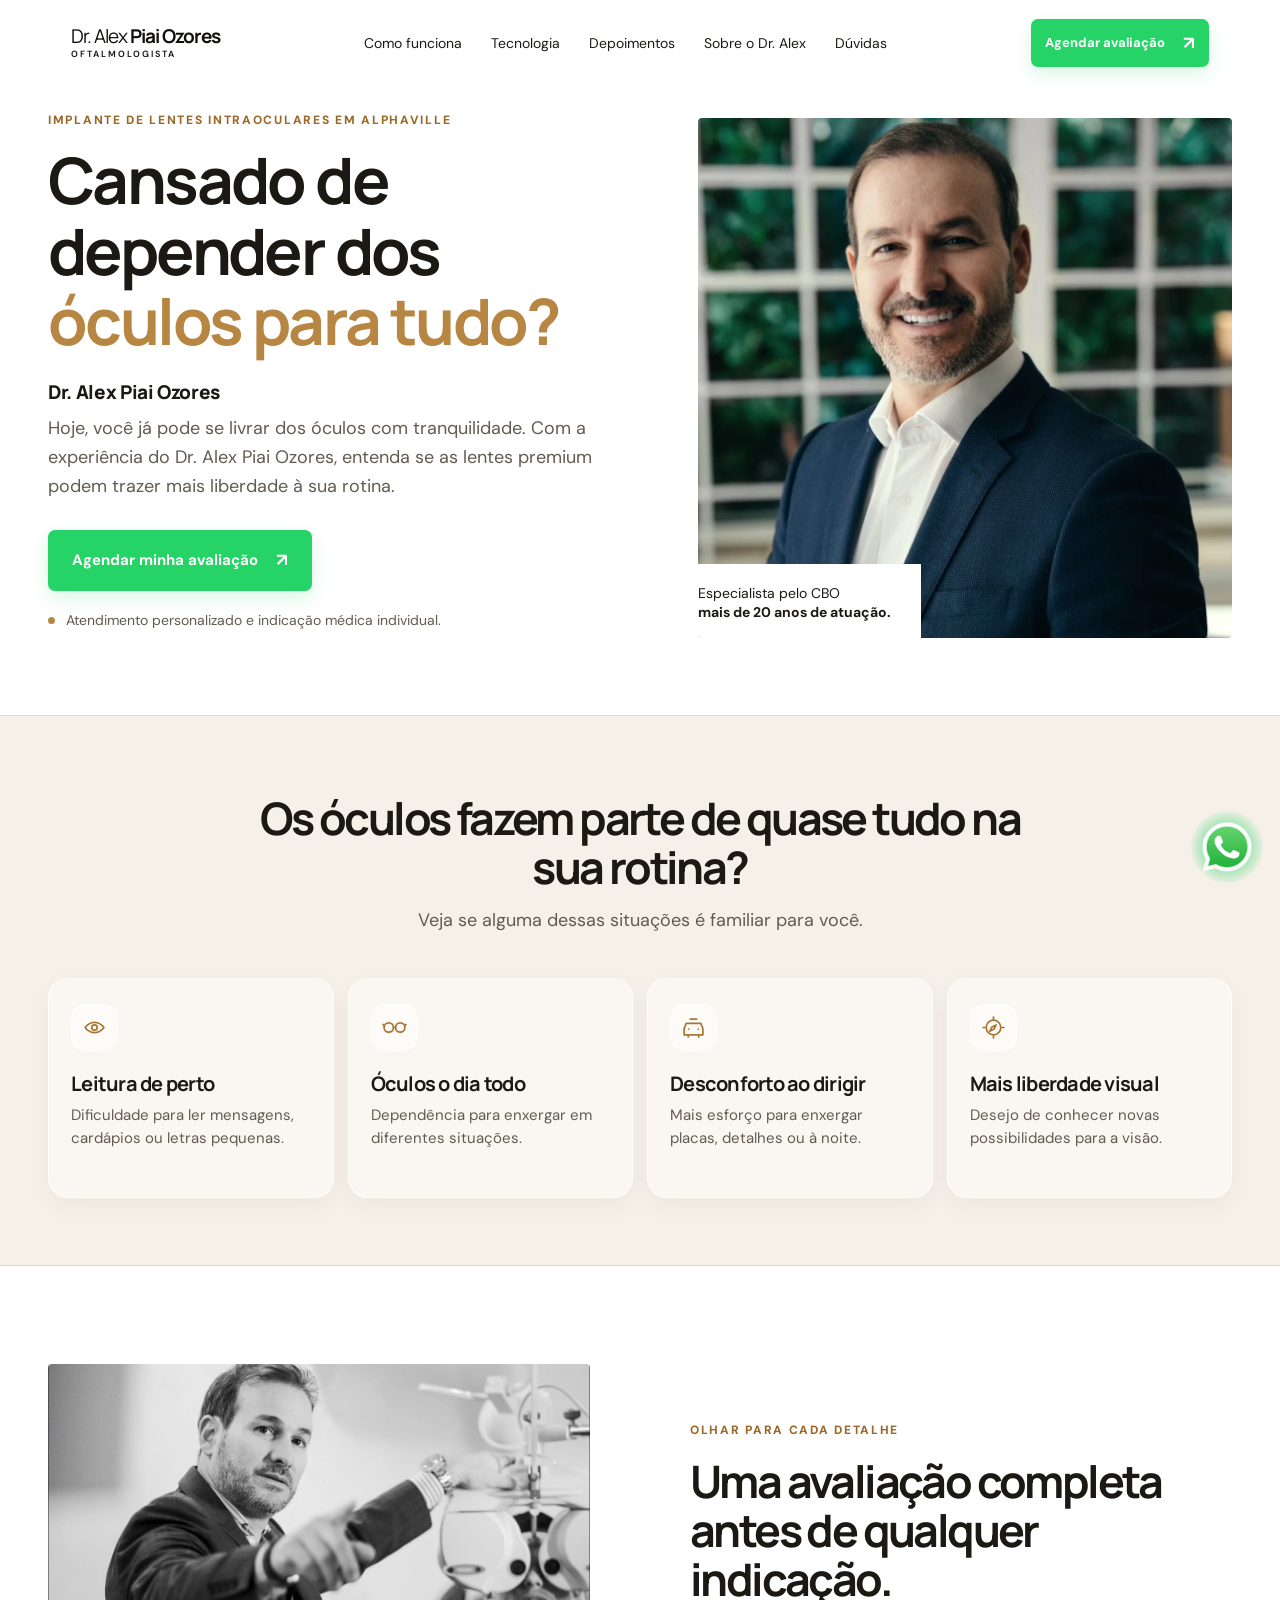
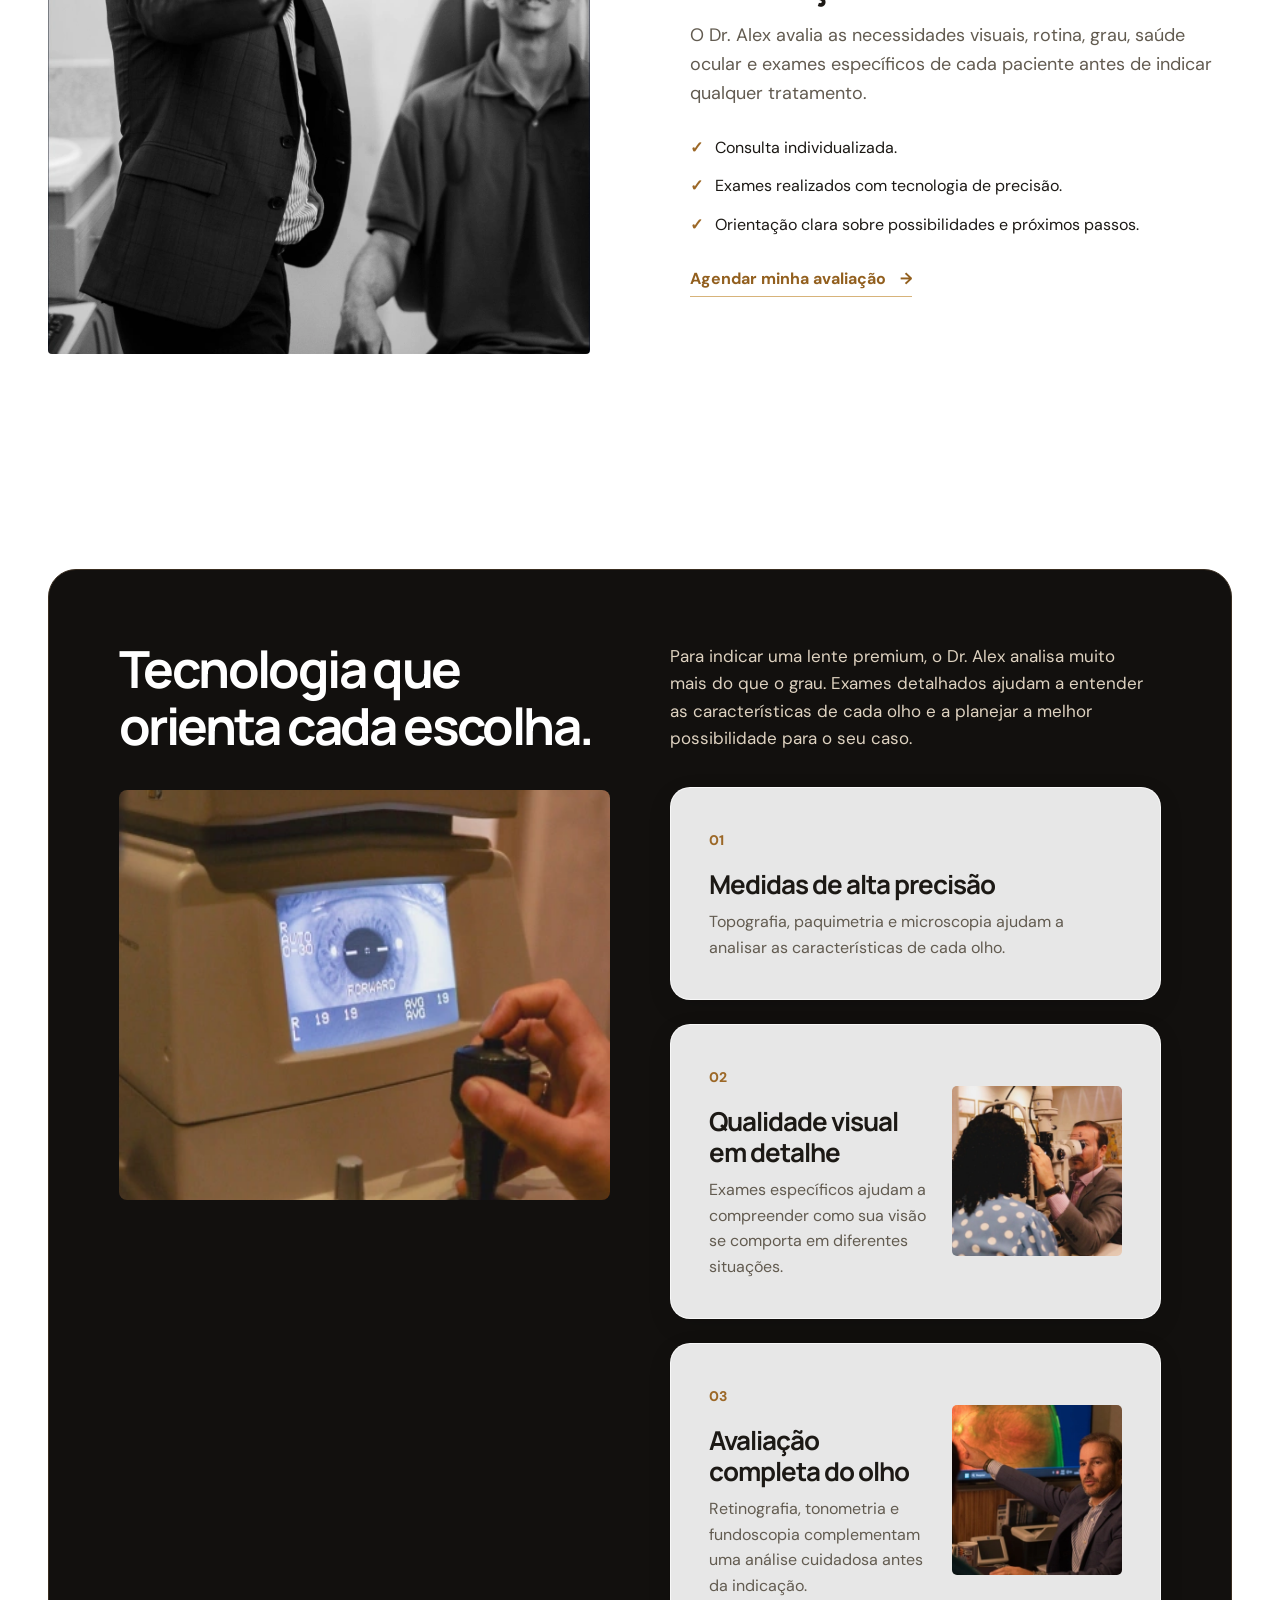
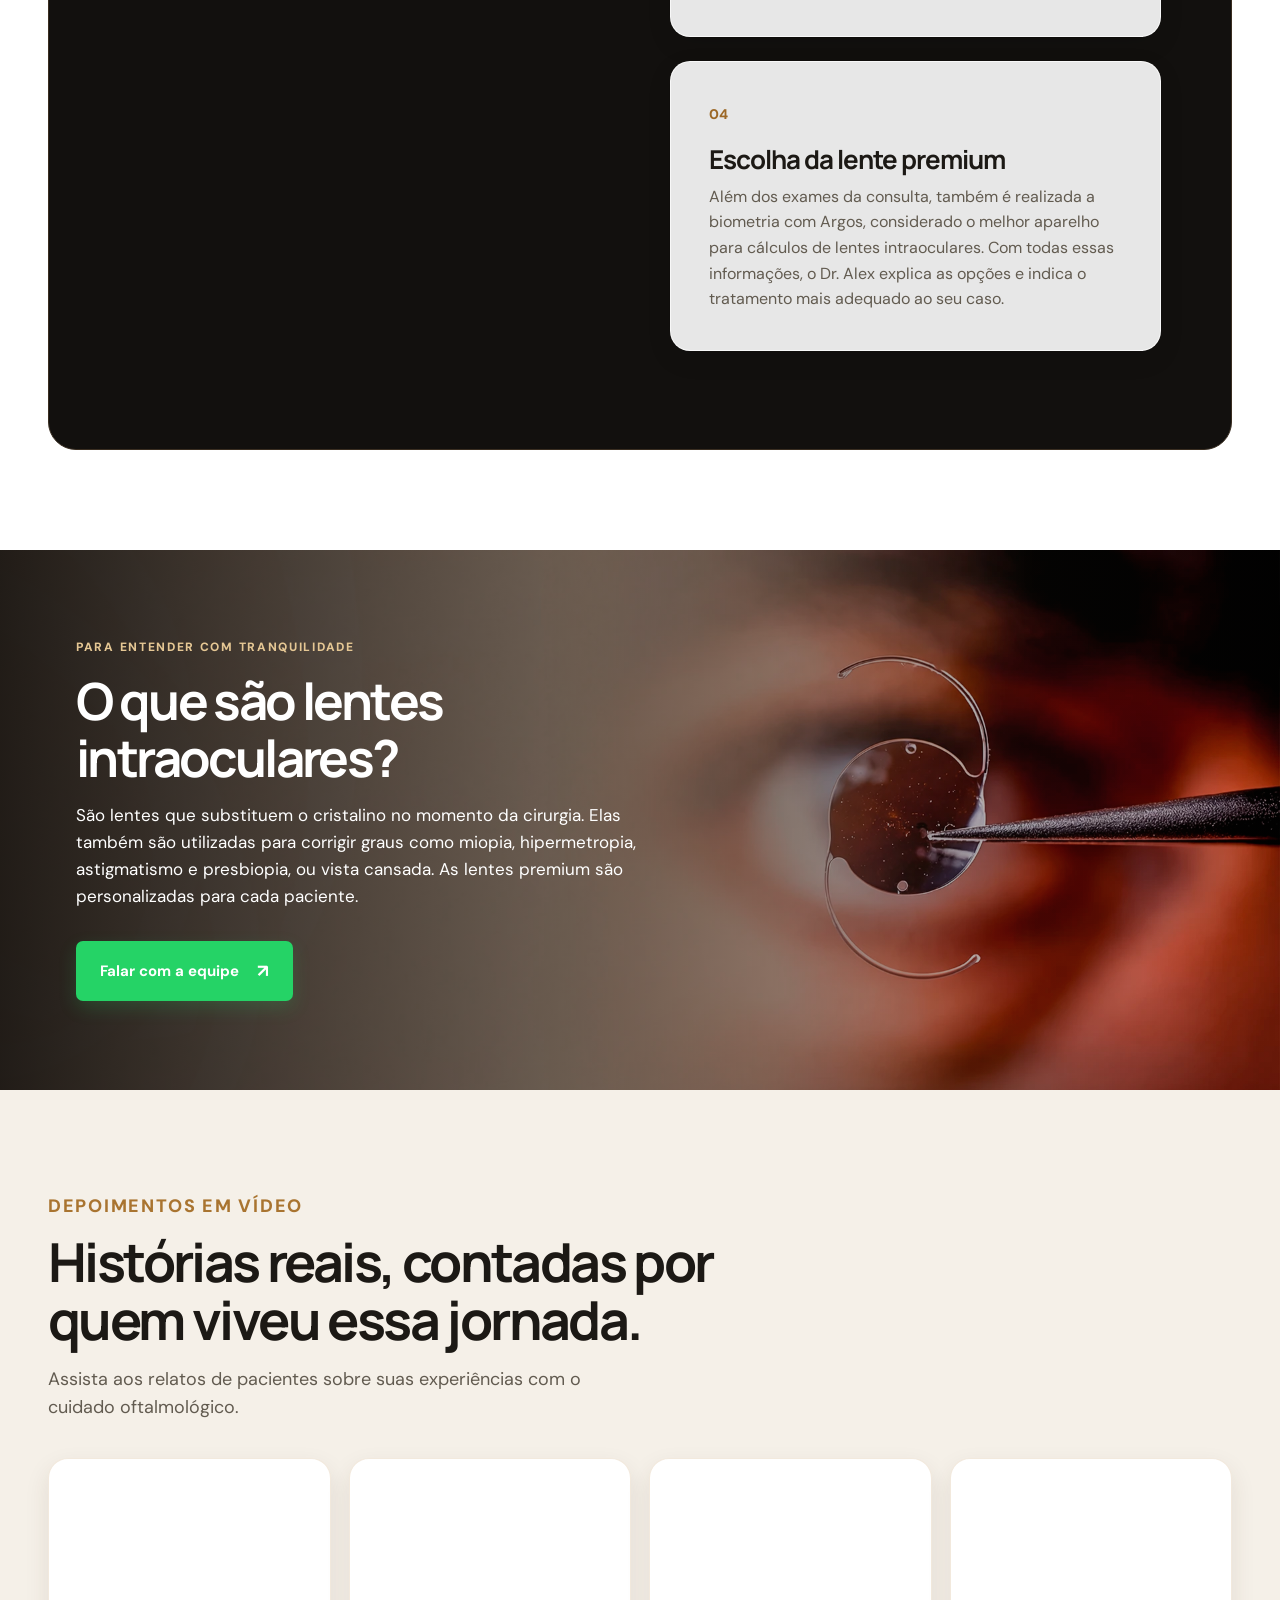
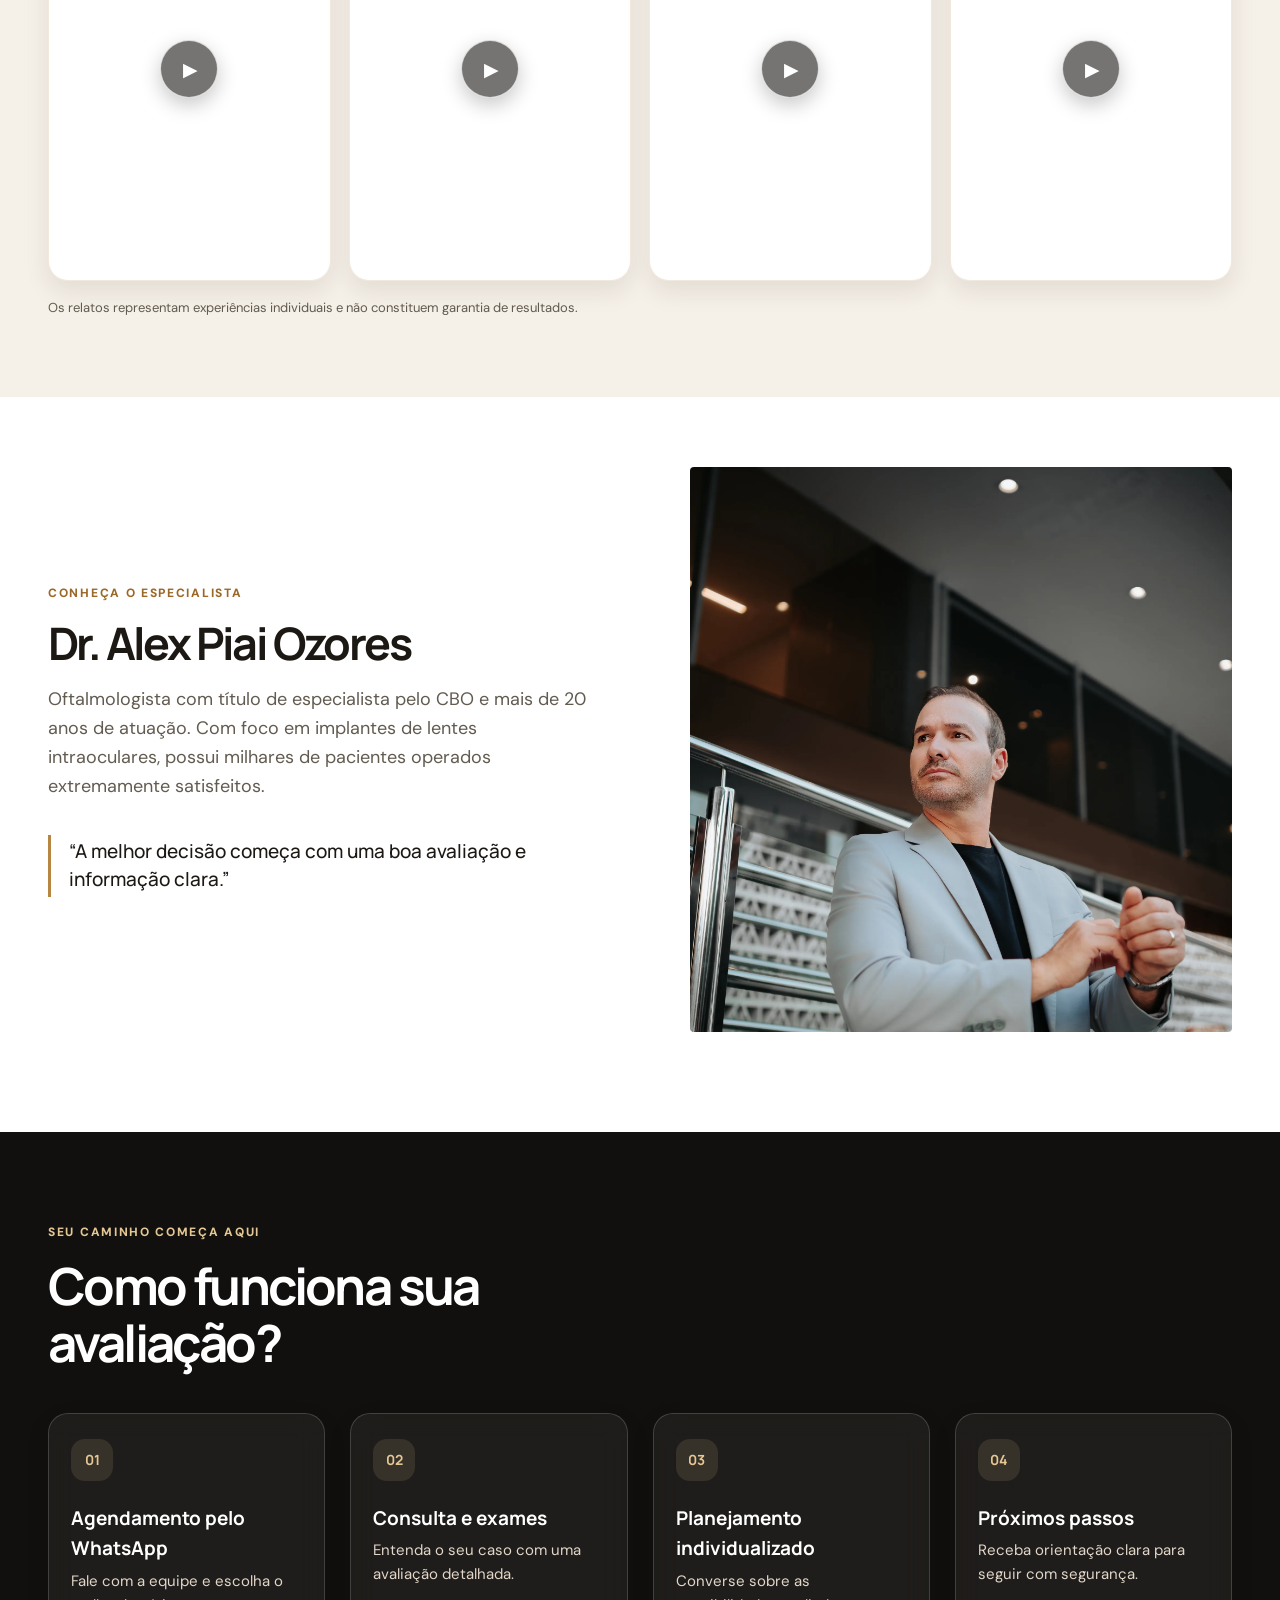
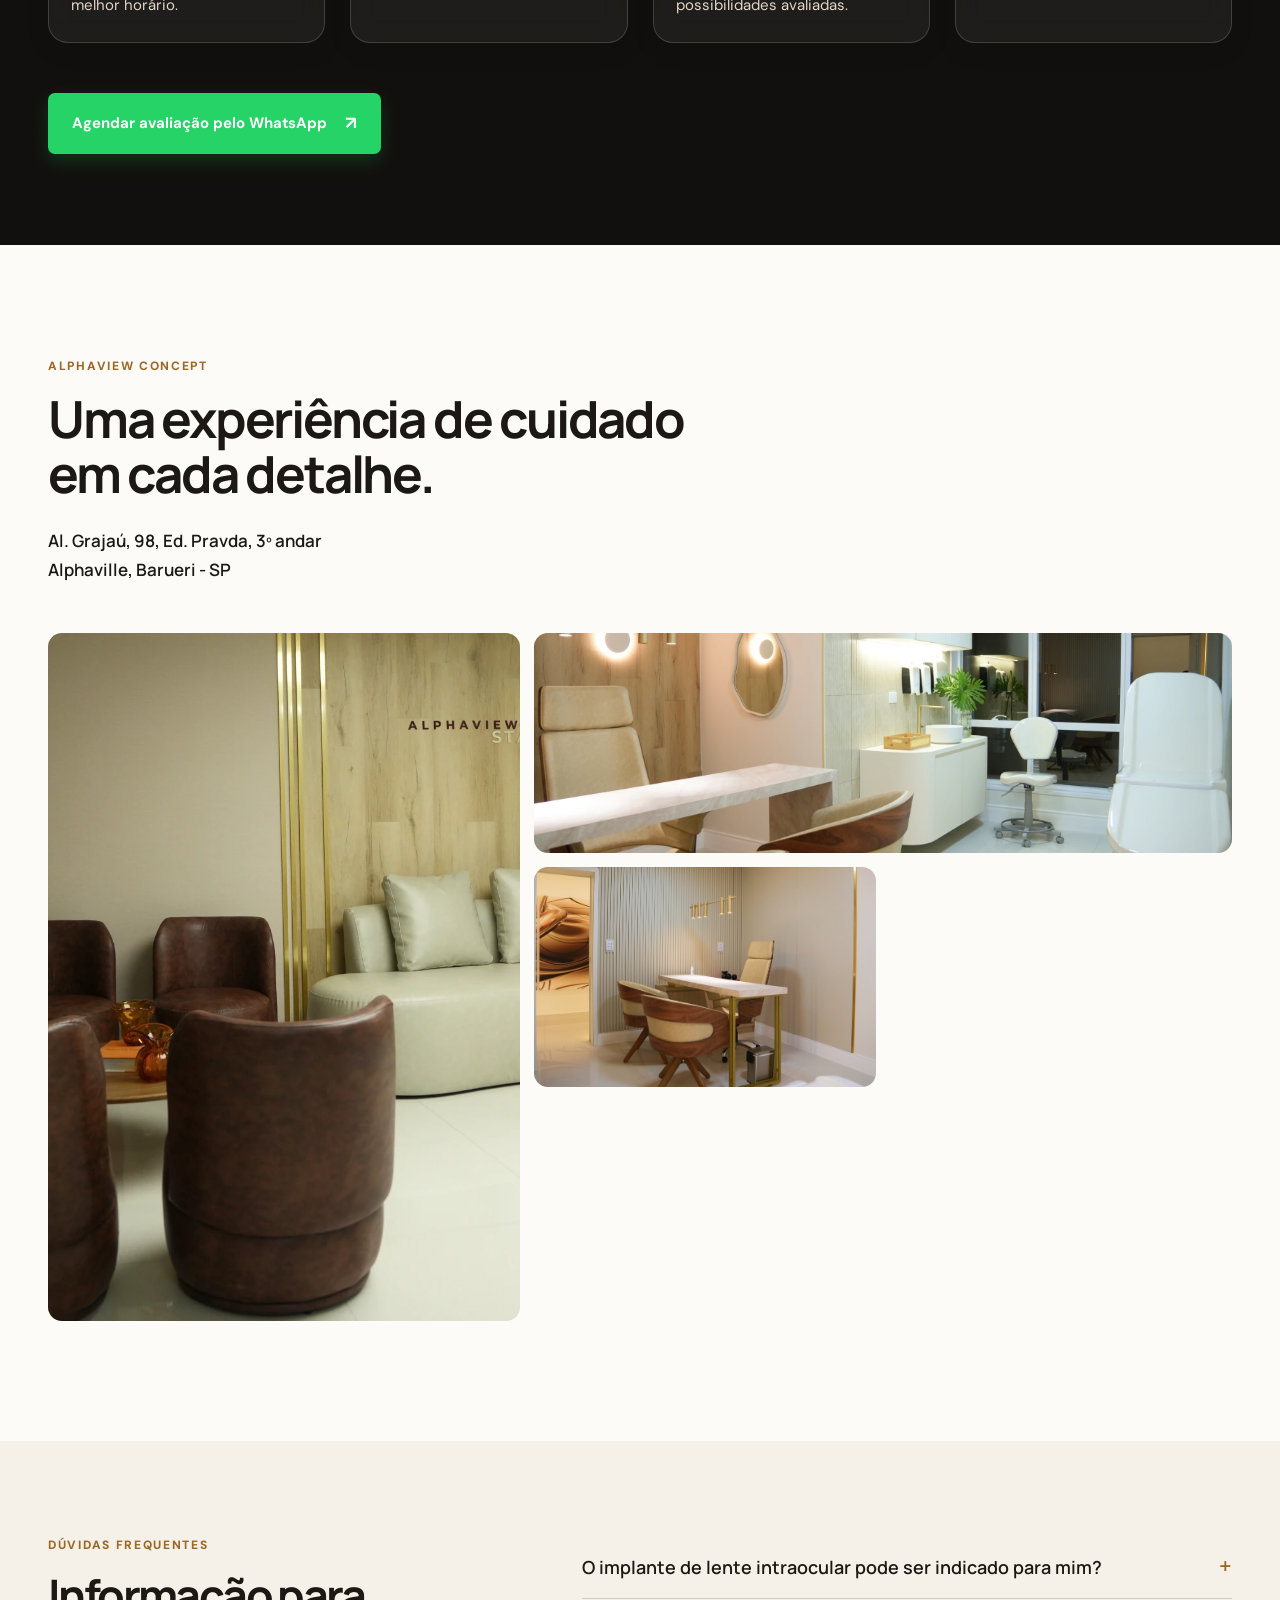
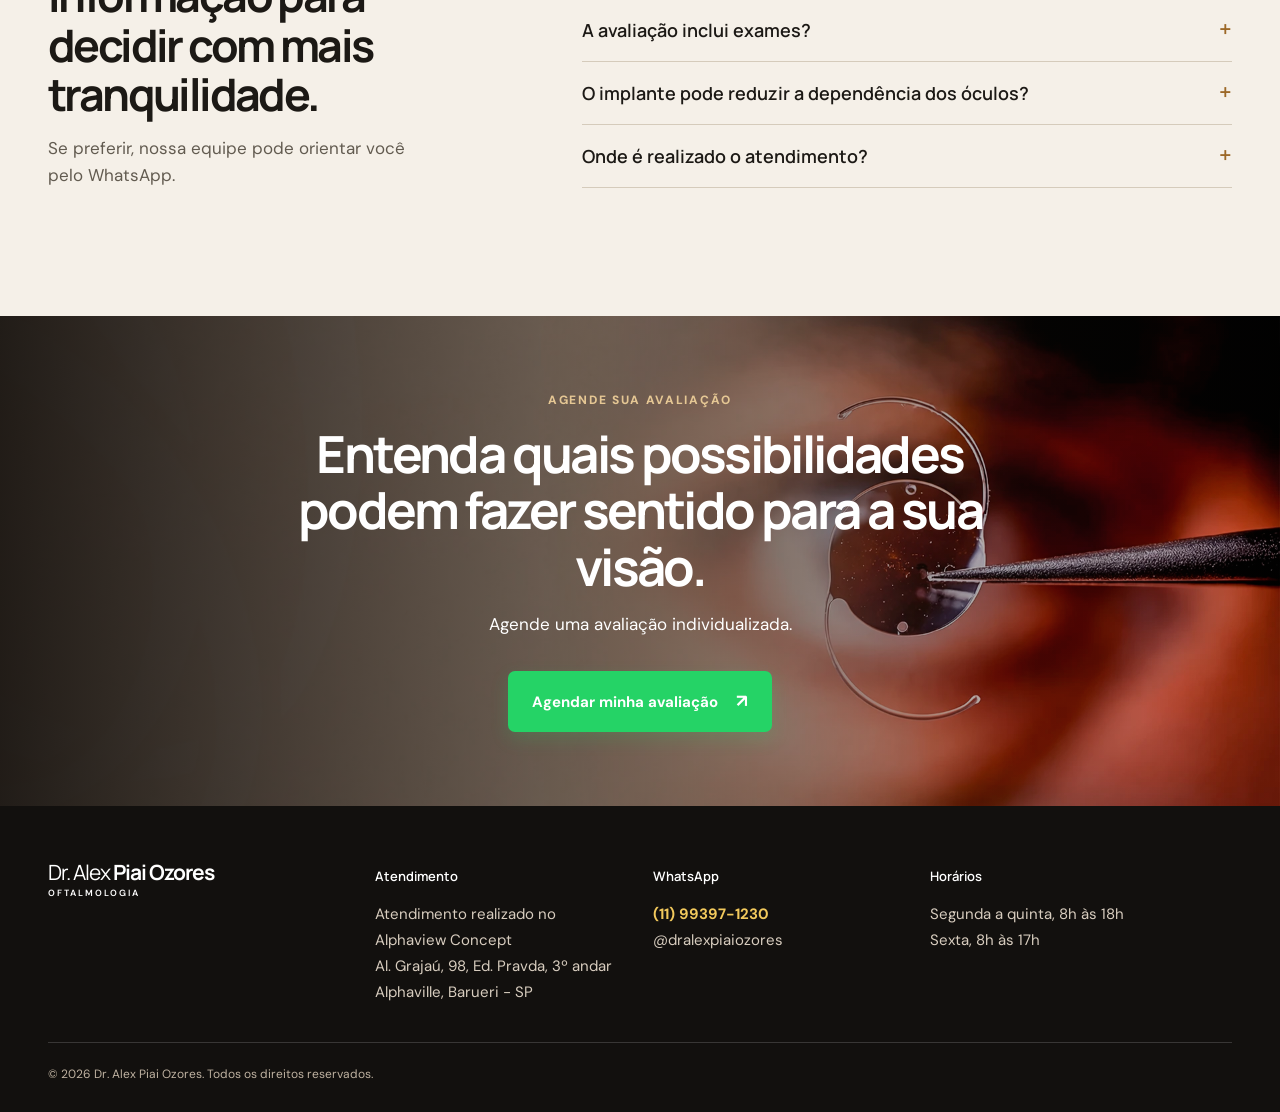
==== commit 39e9d36d: "Versão otimizada 30/06" ====
--- a/index.html
+++ b/index.html
@@ -8,28 +8,7 @@
   <link rel="preconnect" href="https://fonts.googleapis.com">
   <link rel="preconnect" href="https://fonts.gstatic.com" crossorigin>
   <link href="https://fonts.googleapis.com/css2?family=DM+Sans:wght@400;500;600;700&family=Manrope:wght@400;500;600;700;800&display=swap" rel="stylesheet">
-  <link rel="stylesheet" href="styles.css">
-  <link rel="stylesheet" href="overrides.css">
-  <link rel="stylesheet" href="identification.css">
-  <link rel="stylesheet" href="cards.css">
-  <link rel="stylesheet" href="testimonials.css">
-  <link rel="stylesheet" href="carousel.css">
-  <link rel="stylesheet" href="header-effects.css">
-  <link rel="stylesheet" href="header-layout.css">
-  <link rel="stylesheet" href="whatsapp-desktop.css">
-  <link rel="stylesheet" href="whatsapp-gold-glow.css">
-  <link rel="stylesheet" href="whatsapp-clean.css">
-  <link rel="stylesheet" href="button-color.css">
-  <link rel="stylesheet" href="mobile-card-carousel.css">
-  <link rel="stylesheet" href="mobile-menu.css">
-  <link rel="stylesheet" href="video-testimonials.css">
-  <link rel="stylesheet" href="video-testimonials-layout.css">
-  <link rel="stylesheet" href="section-transitions.css">
-  <link rel="stylesheet" href="spacing-tuning.css">
-  <link rel="stylesheet" href="technology-detail.css">
-  <link rel="stylesheet" href="hero-signature.css">
-  <link rel="stylesheet" href="footer-contact.css">
-  <link rel="stylesheet" href="alphaview-gallery.css">
+  <link rel="stylesheet" href="assets/css/main.min.css">
 </head>
 <body>
   <a class="skip" href="#conteudo">Pular para o conteúdo</a>
@@ -52,7 +31,7 @@
         <a class="button" href="https://api.whatsapp.com/send?phone=5511993971230&text=Ol%C3%A1%2C%20vim%20da%20p%C3%A1gina%20e%20gostaria%20de%20mais%20informa%C3%A7%C3%B5es%20sobre%20implante%20de%20lentes%20premium" target="_blank" rel="noopener">Agendar minha avaliação <span>↗</span></a>
         <p class="microcopy"><i></i> Atendimento personalizado e indicação médica individual.</p>
       </div>
-      <div class="hero-image reveal"><img src="assets/dhhh.jpg" alt="Dr. Alex Piai Ozores" fetchpriority="high"><div class="image-caption">Especialista pelo CBO<br><strong>mais de 20 anos de atuação.</strong></div></div>
+      <div class="hero-image reveal"><img src="assets/dhhh.webp" alt="Dr. Alex Piai Ozores" width="1080" height="1080" fetchpriority="high" decoding="async"><div class="image-caption">Especialista pelo CBO<br><strong>mais de 20 anos de atuação.</strong></div></div>
     </section>
 
     <section class="identification section reveal">
@@ -66,39 +45,38 @@
     </section>
 
     <section class="assessment section two-col">
-      <div class="portrait reveal"><img src="assets/dralex-image1.webp" alt="Dr. Alex realizando avaliação oftalmológica" loading="lazy"></div>
+      <div class="portrait reveal"><img src="assets/dralex-image1.webp" alt="Dr. Alex realizando avaliação oftalmológica" width="609" height="820" loading="lazy" decoding="async"></div>
       <div class="assessment-copy reveal"><p class="eyebrow">Olhar para cada detalhe</p><h2>Uma avaliação completa antes de qualquer indicação.</h2><p>O Dr. Alex avalia as necessidades visuais, rotina, grau, saúde ocular e exames específicos de cada paciente antes de indicar qualquer tratamento.</p><ul class="check-list"><li>Consulta individualizada.</li><li>Exames realizados com tecnologia de precisão.</li><li>Orientação clara sobre possibilidades e próximos passos.</li></ul><a class="text-link" href="https://api.whatsapp.com/send?phone=5511993971230&text=Ol%C3%A1%2C%20vim%20da%20p%C3%A1gina%20e%20gostaria%20de%20mais%20informa%C3%A7%C3%B5es%20sobre%20implante%20de%20lentes%20premium" target="_blank" rel="noopener">Agendar minha avaliação <span>→</span></a></div>
     </section>
 
     <section id="tecnologia" class="technology-wrap section"><div class="technology">
-      <div class="tech-intro"><div class="tech-sticky"><h2>Tecnologia que orienta cada escolha.</h2><img src="assets/3.webp" alt="Equipamento Topcon para exame oftalmológico" loading="lazy"></div></div>
+      <div class="tech-intro"><div class="tech-sticky"><h2>Tecnologia que orienta cada escolha.</h2><img src="assets/3.webp" alt="Equipamento Topcon para exame oftalmológico" width="368" height="488" loading="lazy" decoding="async"></div></div>
       <div class="tech-cards"><p>Para indicar uma lente premium, o Dr. Alex analisa muito mais do que o grau. Exames detalhados ajudam a entender as características de cada olho e a planejar a melhor possibilidade para o seu caso.</p>
         <article class="tech-card"><span>01</span><h3>Medidas de alta precisão</h3><p>Topografia, paquimetria e microscopia ajudam a analisar as características de cada olho.</p></article>
-        <article class="tech-card with-image"><div><span>02</span><h3>Qualidade visual em detalhe</h3><p>Exames específicos ajudam a compreender como sua visão se comporta em diferentes situações.</p></div><img src="assets/2.webp" alt="Dr. Alex realizando exame oftalmológico" loading="lazy"></article>
-        <article class="tech-card with-image"><div><span>03</span><h3>Avaliação completa do olho</h3><p>Retinografia, tonometria e fundoscopia complementam uma análise cuidadosa antes da indicação.</p></div><img src="assets/8.webp" alt="Dr. Alex analisando imagem da retina" loading="lazy"></article>
+        <article class="tech-card with-image"><div><span>02</span><h3>Qualidade visual em detalhe</h3><p>Exames específicos ajudam a compreender como sua visão se comporta em diferentes situações.</p></div><img src="assets/2.webp" alt="Dr. Alex realizando exame oftalmológico" width="368" height="488" loading="lazy" decoding="async"></article>
+        <article class="tech-card with-image"><div><span>03</span><h3>Avaliação completa do olho</h3><p>Retinografia, tonometria e fundoscopia complementam uma análise cuidadosa antes da indicação.</p></div><img src="assets/8.webp" alt="Dr. Alex analisando imagem da retina" width="368" height="488" loading="lazy" decoding="async"></article>
         <article class="tech-card"><span>04</span><h3>Escolha da lente premium</h3><p>Além dos exames da consulta, também é realizada a biometria com Argos, considerado o melhor aparelho para cálculos de lentes intraoculares. Com todas essas informações, o Dr. Alex explica as opções e indica o tratamento mais adequado ao seu caso.</p></article>
       </div>
     </div></section>
 
-    <section class="lens-banner section reveal"><img src="assets/bghero-desktop-obrigado2.webp" alt="Lente intraocular" loading="lazy"><div><p class="eyebrow light">Para entender com tranquilidade</p><h2>O que são lentes intraoculares?</h2><p>São lentes que substituem o cristalino no momento da cirurgia. Elas também são utilizadas para corrigir graus como miopia, hipermetropia, astigmatismo e presbiopia, ou vista cansada. As lentes premium são personalizadas para cada paciente.</p><a class="button button-white" href="https://api.whatsapp.com/send?phone=5511993971230&text=Ol%C3%A1%2C%20vim%20da%20p%C3%A1gina%20e%20gostaria%20de%20mais%20informa%C3%A7%C3%B5es%20sobre%20implante%20de%20lentes%20premium" target="_blank" rel="noopener">Falar com a equipe <span>↗</span></a></div></section>
+    <section class="lens-banner section reveal"><img src="assets/bghero-desktop-obrigado2.webp" alt="Lente intraocular" width="1920" height="873" loading="lazy" decoding="async"><div><p class="eyebrow light">Para entender com tranquilidade</p><h2>O que são lentes intraoculares?</h2><p>São lentes que substituem o cristalino no momento da cirurgia. Elas também são utilizadas para corrigir graus como miopia, hipermetropia, astigmatismo e presbiopia, ou vista cansada. As lentes premium são personalizadas para cada paciente.</p><a class="button button-white" href="https://api.whatsapp.com/send?phone=5511993971230&text=Ol%C3%A1%2C%20vim%20da%20p%C3%A1gina%20e%20gostaria%20de%20mais%20informa%C3%A7%C3%B5es%20sobre%20implante%20de%20lentes%20premium" target="_blank" rel="noopener">Falar com a equipe <span>↗</span></a></div></section>
 
     <section id="avaliacoes" class="testimonials section reveal" aria-labelledby="avaliacoes-titulo"><div class="testimonials-heading"><div><p class="eyebrow light">Avaliações no Google</p><h2 id="avaliacoes-titulo">O que dizem nossos pacientes.</h2></div><p>Relatos compartilhados por pacientes após o atendimento.</p></div><div class="review-track" aria-label="Avaliações de pacientes"><article class="review-card"><div class="review-author"><span class="avatar avatar-suh">SG</span><div><h3>Suh Gomes</h3><small>2 avaliações</small></div></div><div class="stars" aria-label="5 de 5 estrelas">★★★★★ <small>3 anos atrás</small></div><p>“Simplesmente perfeito. Profissional de excelência. Médico educado, humano e profissional excepcional.”</p><span class="google-source">Avaliação no Google</span></article><article class="review-card"><div class="review-author"><span class="avatar avatar-jc">JC</span><div><h3>Jaqueline Cerqueira</h3><small>1 avaliação</small></div></div><div class="stars" aria-label="5 de 5 estrelas">★★★★★ <small>3 meses atrás</small></div><p>“Clínica de atendimento de excelência, profissionais incríveis e super atenciosos.”</p><span class="google-source">Avaliação no Google</span></article><article class="review-card"><div class="review-author"><span class="avatar avatar-rose">RL</span><div><h3>Rose Lima</h3><small>3 avaliações</small></div></div><div class="stars" aria-label="5 de 5 estrelas">★★★★★ <small>3 meses atrás</small></div><p>“Me senti em casa, pois a clínica é bem aconchegante. Me senti acolhida desde a recepção à consulta.”</p><span class="google-source">Avaliação no Google</span></article><article class="review-card"><div class="review-author"><span class="avatar avatar-ja">JA</span><div><h3>Jaqueline Almeida</h3><small>1 avaliação</small></div></div><div class="stars" aria-label="5 de 5 estrelas">★★★★★ <small>3 meses atrás</small></div><p>“Clínica maravilhosa! Ótimo atendimento, médicos excepcionais.”</p><span class="google-source">Avaliação no Google</span></article><article class="review-card"><div class="review-author"><span class="avatar avatar-eduardo">EC</span><div><h3>Eduardo Costa Santos</h3><small>1 avaliação</small></div></div><div class="stars" aria-label="5 de 5 estrelas">★★★★★ <small>3 meses atrás</small></div><p>“Me senti em casa, um lugar muito aconchegante e especial, ótimos médicos com atendimento de excelência.”</p><span class="google-source">Avaliação no Google</span></article><article class="review-card"><div class="review-author"><span class="avatar avatar-emanuella">EM</span><div><h3>Emanuella Mascarenhas</h3><small>3 avaliações · 2 fotos</small></div></div><div class="stars" aria-label="5 de 5 estrelas">★★★★★ <small>3 meses atrás</small></div><p>“Ótimo atendimento! Atendimento médico diferenciado. Equipe muito atenciosa.”</p><span class="google-source">Avaliação no Google</span></article></div><p class="reviews-note">Deslize para ver mais avaliações.</p></section>
 
-    <section id="depoimentos" class="video-testimonials section reveal" aria-labelledby="depoimentos-titulo"><div class="video-heading"><p class="eyebrow light">Depoimentos em vídeo</p><h2 id="depoimentos-titulo">Histórias reais, contadas por quem viveu essa jornada.</h2><p>Assista aos relatos de pacientes sobre suas experiências com o cuidado oftalmológico.</p></div><div class="video-track"><button class="video-card" type="button" data-video="assets/testimonials/depoimento-01.mp4" aria-label="Assistir depoimento de Tony"><img src="assets/testimonials/cover-01.png" alt="Capa do depoimento de Tony" loading="lazy"><span class="video-play" aria-hidden="true">▶</span></button><button class="video-card" type="button" data-video="assets/testimonials/depoimento-02.mp4" aria-label="Assistir depoimento de paciente"><img src="assets/testimonials/cover-02.png" alt="Capa de depoimento de paciente" loading="lazy"><span class="video-play" aria-hidden="true">▶</span></button><button class="video-card" type="button" data-video="assets/testimonials/depoimento-03.mp4" aria-label="Assistir depoimento de paciente"><img src="assets/testimonials/cover-03.png" alt="Capa de depoimento de paciente" loading="lazy"><span class="video-play" aria-hidden="true">▶</span></button><button class="video-card" type="button" data-video="assets/testimonials/depoimento-04.mp4" aria-label="Assistir depoimento de paciente"><img src="assets/testimonials/cover-04.png" alt="Capa de depoimento de paciente" loading="lazy"><span class="video-play" aria-hidden="true">▶</span></button></div><p class="video-note">Os relatos representam experiências individuais e não constituem garantia de resultados.</p></section>
+    <section id="depoimentos" class="video-testimonials section reveal" aria-labelledby="depoimentos-titulo"><div class="video-heading"><p class="eyebrow light">Depoimentos em vídeo</p><h2 id="depoimentos-titulo">Histórias reais, contadas por quem viveu essa jornada.</h2><p>Assista aos relatos de pacientes sobre suas experiências com o cuidado oftalmológico.</p></div><div class="video-track"><button class="video-card" type="button" data-video="assets/testimonials/depoimento-01.mp4" aria-label="Assistir depoimento de Tony"><img src="assets/testimonials/cover-01.webp" alt="Capa do depoimento de Tony" width="1080" height="1920" loading="lazy" decoding="async"><span class="video-play" aria-hidden="true">▶</span></button><button class="video-card" type="button" data-video="assets/testimonials/depoimento-02.mp4" aria-label="Assistir depoimento de paciente"><img src="assets/testimonials/cover-02.webp" alt="Capa de depoimento de paciente" width="1080" height="1920" loading="lazy" decoding="async"><span class="video-play" aria-hidden="true">▶</span></button><button class="video-card" type="button" data-video="assets/testimonials/depoimento-03.mp4" aria-label="Assistir depoimento de paciente"><img src="assets/testimonials/cover-03.webp" alt="Capa de depoimento de paciente" width="1080" height="1920" loading="lazy" decoding="async"><span class="video-play" aria-hidden="true">▶</span></button><button class="video-card" type="button" data-video="assets/testimonials/depoimento-04.mp4" aria-label="Assistir depoimento de paciente"><img src="assets/testimonials/cover-04.webp" alt="Capa de depoimento de paciente" width="1080" height="1920" loading="lazy" decoding="async"><span class="video-play" aria-hidden="true">▶</span></button></div><p class="video-note">Os relatos representam experiências individuais e não constituem garantia de resultados.</p></section>
 
-    <section id="sobre" class="about section two-col"><div class="about-copy reveal"><p class="eyebrow">Conheça o especialista</p><h2>Dr. Alex Piai Ozores</h2><p>Oftalmologista com título de especialista pelo CBO e mais de 20 anos de atuação. Com foco em implantes de lentes intraoculares, possui milhares de pacientes operados extremamente satisfeitos.</p><p class="quote">“A melhor decisão começa com uma boa avaliação e informação clara.”</p></div><div class="about-photo reveal"><img src="assets/DSC02508_Editar.jpg" alt="Dr. Alex Piai Ozores" loading="lazy"></div></section>
+    <section id="sobre" class="about section two-col"><div class="about-copy reveal"><p class="eyebrow">Conheça o especialista</p><h2>Dr. Alex Piai Ozores</h2><p>Oftalmologista com título de especialista pelo CBO e mais de 20 anos de atuação. Com foco em implantes de lentes intraoculares, possui milhares de pacientes operados extremamente satisfeitos.</p><p class="quote">“A melhor decisão começa com uma boa avaliação e informação clara.”</p></div><div class="about-photo reveal"><img src="assets/DSC02508_Editar.webp" alt="Dr. Alex Piai Ozores" width="2000" height="3000" loading="lazy" decoding="async"></div></section>
 
     <section id="como-funciona" class="steps section"><p class="eyebrow light">Seu caminho começa aqui</p><h2>Como funciona sua avaliação?</h2><div class="steps-grid"><article><b>01</b><h3>Agendamento pelo WhatsApp</h3><p>Fale com a equipe e escolha o melhor horário.</p></article><article><b>02</b><h3>Consulta e exames</h3><p>Entenda o seu caso com uma avaliação detalhada.</p></article><article><b>03</b><h3>Planejamento individualizado</h3><p>Converse sobre as possibilidades avaliadas.</p></article><article><b>04</b><h3>Próximos passos</h3><p>Receba orientação clara para seguir com segurança.</p></article></div><a class="button button-white" href="https://api.whatsapp.com/send?phone=5511993971230&text=Ol%C3%A1%2C%20vim%20da%20p%C3%A1gina%20e%20gostaria%20de%20mais%20informa%C3%A7%C3%B5es%20sobre%20implante%20de%20lentes%20premium" target="_blank" rel="noopener">Agendar avaliação pelo WhatsApp <span>↗</span></a></section>
 
-    <section class="facility-gallery" aria-labelledby="estrutura-titulo"><div class="facility-gallery-inner"><header class="facility-gallery-header reveal"><p class="eyebrow">ALPHAVIEW CONCEPT</p><h2 id="estrutura-titulo">Uma experiência de cuidado em cada detalhe.</h2><address>Al. Grajaú, 98, Ed. Pravda, 3º andar<br>Alphaville, Barueri - SP</address></header><div class="architecture-grid reveal"><figure class="architecture-photo architecture-main"><img src="assets/alphaview/main-reception.webp" alt="Recepção do Alphaview Concept" loading="lazy"></figure><figure class="architecture-photo architecture-consultation"><img src="assets/alphaview/consultation.webp" alt="Ambiente de atendimento no Alphaview Concept" loading="lazy"></figure><figure class="architecture-photo architecture-conversation"><img src="assets/alphaview/conversation.webp" alt="Consultório para conversa individual" loading="lazy"></figure><figure class="architecture-photo architecture-corridor"><img src="assets/alphaview/corridor.webp" alt="Corredor do Alphaview Concept" loading="lazy"></figure><figure class="architecture-photo architecture-lounge"><img src="assets/alphaview/lounge.webp" alt="Ambiente de acolhimento no Alphaview Concept" loading="lazy"></figure></div></div></section>
+    <section class="facility-gallery" aria-labelledby="estrutura-titulo"><div class="facility-gallery-inner"><header class="facility-gallery-header reveal"><p class="eyebrow">ALPHAVIEW CONCEPT</p><h2 id="estrutura-titulo">Uma experiência de cuidado em cada detalhe.</h2><address>Al. Grajaú, 98, Ed. Pravda, 3º andar<br>Alphaville, Barueri - SP</address></header><div class="architecture-grid reveal"><figure class="architecture-photo architecture-main"><img src="assets/alphaview/main-reception.webp" alt="Recepção do Alphaview Concept" width="1920" height="1080" loading="lazy" decoding="async"></figure><figure class="architecture-photo architecture-consultation"><img src="assets/alphaview/consultation.webp" alt="Ambiente de atendimento no Alphaview Concept" width="1920" height="1080" loading="lazy" decoding="async"></figure><figure class="architecture-photo architecture-conversation"><img src="assets/alphaview/conversation.webp" alt="Consultório para conversa individual" width="1920" height="1080" loading="lazy" decoding="async"></figure><figure class="architecture-photo architecture-corridor"><img src="assets/alphaview/corridor.webp" alt="Corredor do Alphaview Concept" width="1920" height="1080" loading="lazy" decoding="async"></figure><figure class="architecture-photo architecture-lounge"><img src="assets/alphaview/lounge.webp" alt="Ambiente de acolhimento no Alphaview Concept" width="1920" height="1080" loading="lazy" decoding="async"></figure></div></div></section>
 
     <section id="duvidas" class="faq section"><div><p class="eyebrow">Dúvidas frequentes</p><h2>Informação para decidir com mais tranquilidade.</h2><p>Se preferir, nossa equipe pode orientar você pelo WhatsApp.</p></div><div class="accordions"><details><summary>O implante de lente intraocular pode ser indicado para mim?<span>+</span></summary><p>A indicação depende de uma avaliação médica completa, que considera a saúde dos olhos, suas necessidades visuais e outros aspectos individuais.</p></details><details><summary>A avaliação inclui exames?<span>+</span></summary><p>A consulta inclui exames de alta tecnologia que vão ajudar a escolher o melhor tratamento.</p></details><details><summary>O implante pode reduzir a dependência dos óculos?<span>+</span></summary><p>Em determinados casos, essa possibilidade pode ser considerada. A definição depende de avaliação médica individualizada e do tipo de lente indicado.</p></details><details><summary>Onde é realizado o atendimento?<span>+</span></summary><p>O atendimento acontece no Alphaview Concept, na Al. Grajaú, 98, Ed. Pravda, 3º andar, Alphaville, Barueri - SP.</p></details></div></section>
 
-    <section class="final-cta section"><img src="assets/bghero-desktop-obrigado2.webp" alt="Detalhe de lente intraocular" loading="lazy"><div class="reveal"><p class="eyebrow light">Agende sua avaliação</p><h2>Entenda quais possibilidades podem fazer sentido para a sua visão.</h2><p>Agende uma avaliação individualizada.</p><a class="button button-white" href="https://api.whatsapp.com/send?phone=5511993971230&text=Ol%C3%A1%2C%20vim%20da%20p%C3%A1gina%20e%20gostaria%20de%20mais%20informa%C3%A7%C3%B5es%20sobre%20implante%20de%20lentes%20premium" target="_blank" rel="noopener">Agendar minha avaliação <span>↗</span></a></div></section>
+    <section class="final-cta section"><img src="assets/bghero-desktop-obrigado2.webp" alt="Detalhe de lente intraocular" width="1920" height="873" loading="lazy" decoding="async"><div class="reveal"><p class="eyebrow light">Agende sua avaliação</p><h2>Entenda quais possibilidades podem fazer sentido para a sua visão.</h2><p>Agende uma avaliação individualizada.</p><a class="button button-white" href="https://api.whatsapp.com/send?phone=5511993971230&text=Ol%C3%A1%2C%20vim%20da%20p%C3%A1gina%20e%20gostaria%20de%20mais%20informa%C3%A7%C3%B5es%20sobre%20implante%20de%20lentes%20premium" target="_blank" rel="noopener">Agendar minha avaliação <span>↗</span></a></div></section>
   </main>
   <footer><div class="footer-brand"><span>Dr. Alex</span> Piai Ozores<small>Oftalmologia</small></div><div><b>Atendimento</b><p>Atendimento realizado no Alphaview Concept<br>Al. Grajaú, 98, Ed. Pravda, 3º andar<br>Alphaville, Barueri - SP</p></div><div class="footer-contact"><b>WhatsApp</b><p><a href="https://api.whatsapp.com/send?phone=5511993971230&text=Ol%C3%A1%2C%20vim%20da%20p%C3%A1gina%20e%20gostaria%20de%20mais%20informa%C3%A7%C3%B5es%20sobre%20implante%20de%20lentes%20premium" target="_blank" rel="noopener">(11) 99397-1230</a><br>@dralexpiaiozores</p></div><div><b>Horários</b><p>Segunda a quinta, 8h às 18h<br>Sexta, 8h às 17h</p></div><small class="copyright">© 2026 Dr. Alex Piai Ozores. Todos os direitos reservados.</small></footer>
-  <a class="whatsapp-float" href="https://api.whatsapp.com/send?phone=5511993971230&text=Ol%C3%A1%2C%20vim%20da%20p%C3%A1gina%20e%20gostaria%20de%20mais%20informa%C3%A7%C3%B5es%20sobre%20implante%20de%20lentes%20premium" target="_blank" rel="noopener" aria-label="Falar pelo WhatsApp"><img src="assets/whatsapp-logo.png" alt=""></a>
-  <script src="script.js"></script>
-  <script src="carousel.js"></script>
+  <a class="whatsapp-float" href="https://api.whatsapp.com/send?phone=5511993971230&text=Ol%C3%A1%2C%20vim%20da%20p%C3%A1gina%20e%20gostaria%20de%20mais%20informa%C3%A7%C3%B5es%20sobre%20implante%20de%20lentes%20premium" target="_blank" rel="noopener" aria-label="Falar pelo WhatsApp"><img src="assets/whatsapp-logo.webp" alt="" width="300" height="300" loading="lazy" decoding="async"></a>
+  <script src="assets/js/main.min.js" defer></script>
 </body>
 </html>
--- a/assets/css/main.min.css
+++ b/assets/css/main.min.css
@@ -0,0 +1 @@
+:root{--black:#12100e;--black2:#1c1813;--gold:#b78642;--gold-light:#e5c794;--paper:#f8f5ef;--text:#1c1915;--muted:#625b50;--line:#dfd5c5;--sans:'DM Sans',Arial,sans-serif;--display:'Manrope',Arial,sans-serif}*{box-sizing:border-box}html{scroll-behavior:smooth}body{margin:0;background:#fff;color:var(--text);font:17px/1.6 var(--sans)}img{display:block;width:100%;height:100%;object-fit:cover}.skip{position:absolute;left:-999px}.skip:focus{left:15px;top:15px;z-index:5;padding:10px;background:#fff}.header{height:90px;max-width:1240px;margin:auto;padding:0 28px;display:flex;align-items:center;justify-content:space-between;gap:24px}.brand,.footer-brand{color:var(--black);text-decoration:none;font:700 21px/1 var(--display);letter-spacing:-1px}.brand span,.footer-brand span{font-weight:400}.brand small,.footer-brand small{display:block;margin-top:6px;font:600 9px/1 var(--sans);letter-spacing:2px;text-transform:uppercase}.header nav{display:flex;gap:29px}.header nav a{color:var(--text);font-size:14px;text-decoration:none}.button{display:inline-flex;align-items:center;justify-content:center;gap:18px;padding:16px 24px;border-radius:7px;background:var(--gold);color:#fff;font-size:15px;font-weight:700;text-decoration:none;transition:.2s}.button:hover{background:#956224;transform:translateY(-2px)}.button span{font-size:18px}.button-small{padding:12px 17px;font-size:13px}.section{max-width:1240px;margin:auto;padding-left:28px;padding-right:28px}.hero{min-height:640px;padding-top:45px;padding-bottom:70px;display:grid;grid-template-columns:1.04fr .96fr;gap:72px;align-items:center}.eyebrow{margin:0 0 15px;color:#9c6827;font-size:12px;font-weight:800;letter-spacing:1.7px;text-transform:uppercase}.eyebrow.light{color:var(--gold-light)}h1,h2,h3{font-family:var(--display)}h1,h2{margin:0;letter-spacing:-2.6px;line-height:1.1}.hero h1{max-width:680px;font-size:clamp(42px,5vw,68px)}.hero h1 em{color:var(--gold);font-style:normal}.signature{margin:22px 0 9px;font:600 17px var(--display)}.lead{max-width:565px;margin:0 0 29px;color:var(--muted);font-size:18px}.microcopy{margin-top:18px;color:var(--muted);font-size:14px}.microcopy i{display:inline-block;width:7px;height:7px;margin:0 7px 1px 0;border-radius:50%;background:var(--gold)}.hero-image{position:relative;height:520px;overflow:hidden;border-radius:4px}.hero-image img{object-position:center 25%}.image-caption{position:absolute;bottom:0;left:0;padding:20px 30px 15px 0;background:#fff;font-size:14px;line-height:1.4}.identification{padding-top:70px;padding-bottom:115px}.identification h2,.assessment h2,.benefits h2,.about h2,.facility h2,.faq h2{max-width:680px;font-size:clamp(34px,3.5vw,49px)}.situation-grid{display:grid;grid-template-columns:repeat(4,1fr);gap:14px;margin-top:43px}.situation-grid article{min-height:165px;padding:23px;border:1px solid var(--line);border-radius:8px}.situation-grid b,.steps b{color:#9c6827;font:700 14px var(--display)}.situation-grid p{margin:25px 0 0;font-size:17px;line-height:1.4}.closing{max-width:650px;margin-top:30px;color:var(--muted);font-size:17px}.two-col{display:grid;grid-template-columns:1fr 1fr;gap:100px;align-items:center}.assessment{max-width:none;padding:92px max(28px,calc((100vw - 1184px)/2));background:var(--paper)}.portrait{height:590px;overflow:hidden;border-radius:4px}.assessment-copy>p:not(.eyebrow),.about-copy>p:not(.eyebrow),.facility-copy>p:not(.eyebrow){color:var(--muted);font-size:18px}.check-list{padding:0;margin:27px 0;list-style:none}.check-list li{margin:13px 0;font-size:16px}.check-list li:before{content:'✓';margin-right:12px;color:#9c6827;font-weight:bold}.text-link{display:inline-flex;gap:14px;padding-bottom:5px;border-bottom:1px solid #d7b37a;color:#925f1e;font-size:16px;font-weight:700;text-decoration:none}.technology-wrap{padding-top:100px;padding-bottom:100px}.technology{display:grid;grid-template-columns:1fr 1fr;gap:60px;padding:70px;border:1px solid #3a2e21;border-radius:28px;background:var(--black);color:#fff}.technology h2,.lens-banner h2,.steps h2,.final-cta h2{max-width:540px;font-size:clamp(37px,4vw,54px)}.tech-sticky{position:sticky;top:25px}.tech-sticky img{height:375px;margin-top:37px;border-radius:8px}.tech-cards>p{max-width:480px;margin:3px 0 35px;color:#ded2c0;font-size:17px}.tech-card{margin:17px 0;padding:33px;border:1px solid #e7d8c4;border-radius:9px;background:#fff;color:var(--text)}.tech-card span{color:#9c6827;font-size:14px;font-weight:800}.tech-card h3{margin:16px 0 9px;font-size:26px;letter-spacing:-1px;line-height:1.2}.tech-card p{margin:0;color:var(--muted);font-size:15px}.tech-card.with-image{display:grid;grid-template-columns:1fr 130px;gap:20px;align-items:center}.tech-card.with-image img{height:130px;border-radius:5px}.lens-banner,.final-cta{position:relative;max-width:none;height:540px;overflow:hidden;color:#fff}.lens-banner>img,.final-cta>img{position:absolute;inset:0}.lens-banner:after,.final-cta:after{position:absolute;inset:0;content:'';background:linear-gradient(90deg,rgba(15,12,9,.92),rgba(15,12,9,.56),rgba(15,12,9,.1))}.lens-banner>div,.final-cta>div{position:relative;z-index:1;display:flex;flex-direction:column;align-items:flex-start;justify-content:center;height:100%;padding:0 max(28px,calc((100vw - 1184px)/2))}.lens-banner>div>*{max-width:580px}.lens-banner p:not(.eyebrow),.final-cta p:not(.eyebrow){max-width:600px;font-size:17px}.button-white{margin-top:13px;background:#ead7b0;color:var(--black)}.button-white:hover{background:#fff3d9}.benefits{padding-top:110px;padding-bottom:115px}.benefits h2{margin-bottom:50px}.benefit-grid{display:grid;grid-template-columns:repeat(4,1fr);gap:25px}.benefit-grid article{padding-top:21px;border-top:1px solid var(--line)}.benefit-grid i{color:#9c6827;font-size:23px;font-style:normal}.benefit-grid h3{margin:17px 0 7px;font-size:20px;letter-spacing:-.5px}.benefit-grid p{margin:0;color:var(--muted);font-size:15px}.about{padding-top:70px;padding-bottom:100px}.about-photo{height:565px;overflow:hidden;border-radius:4px}.about-photo img{object-position:center 35%}.quote{margin-top:35px!important;padding:3px 0 3px 18px;border-left:3px solid var(--gold);color:var(--text)!important;font:500 19px/1.45 var(--display)!important}.steps{max-width:none;padding:91px max(28px,calc((100vw - 1184px)/2));background:var(--black);color:#fff}.steps h2{margin-bottom:43px}.steps-grid{display:grid;grid-template-columns:repeat(4,1fr);gap:25px;margin-bottom:37px}.steps-grid article{padding-top:21px;border-top:1px solid rgba(255,255,255,.28)}.steps-grid b{color:var(--gold-light)}.steps-grid h3{margin:17px 0 5px;font-size:19px}.steps-grid p{margin:0;color:#e2d7c8;font-size:15px}.facility{padding-top:120px;padding-bottom:120px}.facility-photo{height:510px;overflow:hidden;border-radius:4px}.facility address{margin:28px 0;font:600 17px/1.7 var(--display)}.facility address small{color:var(--muted);font:400 14px var(--sans)}.faq{display:grid;grid-template-columns:.8fr 1.2fr;gap:100px;max-width:none;padding:95px max(28px,calc((100vw - 1184px)/2)) 110px;background:var(--paper)}.faq>div>p:not(.eyebrow){max-width:370px;color:var(--muted)}.accordions details{padding:19px 0;border-bottom:1px solid #d5cbbb}.accordions summary{display:flex;justify-content:space-between;gap:15px;list-style:none;cursor:pointer;font:600 18px var(--display)}.accordions summary::-webkit-details-marker{display:none}.accordions summary span{color:#9c6827;font-size:22px;line-height:1}.accordions details[open] summary span{transform:rotate(45deg)}.accordions p{margin:13px 35px 0 0;color:var(--muted);font-size:15px}.final-cta{height:490px}.final-cta>div{align-items:center;text-align:center}.final-cta h2{max-width:720px}.final-cta .button{margin-top:16px}footer{display:grid;grid-template-columns:1.2fr 1fr 1fr 1.2fr;gap:25px;padding:56px max(28px,calc((100vw - 1184px)/2)) 28px;background:var(--black);color:#d8cdbf}footer .footer-brand{color:#fff}footer b{color:#fff;font:600 13px var(--display)}footer p{margin:11px 0;font-size:15px;line-height:1.75}.copyright{grid-column:1/-1;padding-top:22px;border-top:1px solid rgba(255,255,255,.16);color:#bfb2a1;font-size:12px}.whatsapp-float{display:none;position:fixed;right:18px;bottom:18px;z-index:4;width:56px;height:56px;align-items:center;justify-content:center;border-radius:50%;background:var(--gold);box-shadow:0 6px 18px rgba(0,0,0,.22);color:#fff;font-size:30px;text-decoration:none}.reveal{opacity:0;transform:translateY(17px);transition:.6s ease}.reveal.show{opacity:1;transform:none}@media(max-width:820px){body{font-size:16px}.header{height:72px;padding:0 20px}.header nav,.header .button{display:none}.section{padding-left:20px;padding-right:20px}.hero{grid-template-columns:1fr;gap:35px;min-height:0;padding-top:38px;padding-bottom:56px}.hero h1{font-size:43px;letter-spacing:-2px}.lead,.assessment-copy>p:not(.eyebrow),.about-copy>p:not(.eyebrow),.facility-copy>p:not(.eyebrow){font-size:17px}.hero-image{height:430px}.identification{padding-top:55px;padding-bottom:65px}.situation-grid{grid-template-columns:1fr 1fr;gap:10px;margin-top:28px}.situation-grid article{min-height:140px;padding:17px}.situation-grid p{margin-top:18px;font-size:16px}.two-col{grid-template-columns:1fr;gap:35px}.assessment{padding:60px 20px}.portrait{height:440px}.assessment-copy h2,.identification h2,.benefits h2,.about h2,.facility h2,.faq h2{font-size:35px;letter-spacing:-1.8px}.technology-wrap{padding:60px 20px}.technology{grid-template-columns:1fr;gap:28px;padding:36px 20px;border-radius:20px}.tech-sticky{position:static}.tech-sticky img{height:330px;margin-top:28px}.tech-card{padding:25px 20px}.lens-banner,.final-cta{height:600px}.lens-banner>img,.final-cta>img{object-position:66% center}.lens-banner:after,.final-cta:after{background:rgba(15,12,9,.76)}.lens-banner>div,.final-cta>div{padding:35px 20px}.lens-banner h2,.steps h2,.final-cta h2,.technology h2{font-size:37px;letter-spacing:-1.8px}.benefits{padding-top:60px;padding-bottom:65px}.benefit-grid,.steps-grid{grid-template-columns:1fr 1fr;gap:25px 18px}.about{padding-top:50px;padding-bottom:60px}.about-photo{height:490px;grid-row:1}.steps{padding:60px 20px}.facility{padding-top:60px;padding-bottom:65px}.facility-photo{height:400px}.faq{grid-template-columns:1fr;gap:35px;padding:60px 20px}.final-cta{height:550px}footer{grid-template-columns:1fr 1fr;gap:27px 15px;padding:45px 20px 25px}.whatsapp-float{display:flex}}@media(max-width:400px){.hero h1{font-size:37px}.situation-grid,.steps-grid,.benefit-grid,footer{grid-template-columns:1fr}.hero-image{height:380px}.tech-card.with-image{grid-template-columns:1fr}.tech-card.with-image img{display:none}}.identification{text-align:center}.section-label{display:flex;justify-content:center;align-items:center;gap:8px}.section-label svg{width:18px;height:18px;fill:none;stroke:currentColor;stroke-width:2;stroke-linecap:round;stroke-linejoin:round}.identification h2{margin:auto;max-width:800px}.situation-grid{margin-top:70px;text-align:left}.situation-grid article{min-height:0;padding:0;border:0;border-radius:0}.situation-grid article>svg{width:52px;height:52px;fill:none;stroke:#ad7832;stroke-width:2.6;stroke-linecap:round;stroke-linejoin:round}.situation-grid h3{margin:19px 0 11px;font-size:24px;line-height:1.12;letter-spacing:-1px}.situation-grid p{margin:0;max-width:235px;color:var(--muted);font-size:16px;line-height:1.55}.section-cta{width:100%;margin-top:75px;border-radius:28px}.closing{margin:12px auto 0;font-size:14px;letter-spacing:.5px}@media(max-width:820px){.situation-grid{margin-top:42px}.situation-grid article{padding:5px 2px}.situation-grid h3{font-size:19px}.situation-grid p{font-size:15px}.section-cta{margin-top:45px;border-radius:9px}.closing{font-size:13px}}.identification{position:relative;isolation:isolate;padding-top:105px;padding-bottom:105px}.identification:before{position:absolute;z-index:-1;top:0;bottom:0;left:50%;width:100vw;content:'';transform:translateX(-50%);background:#f5f0e8;border-top:1px solid rgba(183,134,66,.26);border-bottom:1px solid rgba(183,134,66,.26)}.assessment{background:#fff;padding-top:115px;padding-bottom:115px}.technology{align-items:stretch}.tech-intro{align-self:stretch}.tech-cards{padding-bottom:4px}.tech-card{margin:0 0 24px;padding:38px}.tech-card p{font-size:16px;line-height:1.6}.tech-card.with-image{grid-template-columns:1fr 145px}.tech-card.with-image img{height:145px}@media(max-width:820px){.identification{padding-top:65px;padding-bottom:65px}.assessment{padding-top:70px;padding-bottom:70px}.tech-card{margin-bottom:18px;padding:27px 22px}.tech-card p,.accordions p,.steps-grid p,.benefit-grid p{font-size:16px}.tech-card.with-image{grid-template-columns:1fr}.tech-card.with-image img{display:none}.tech-sticky img{object-position:center}.portrait img{object-position:center 25%}.hero-image img{object-position:center 20%}.button{min-height:52px}}.identification{padding-top:78px;padding-bottom:80px;text-align:center}.identification h2{max-width:790px;margin:0 auto}.identification-intro{margin:15px auto 0;color:var(--muted);font-size:18px}.situation-grid{display:grid;grid-template-columns:repeat(4,minmax(0,1fr));gap:14px;margin-top:43px;text-align:left}.situation-grid article{min-height:220px;padding:25px 22px;border:1px solid rgba(255,255,255,.78);border-radius:20px;background:rgba(255,255,255,.46);box-shadow:0 8px 24px rgba(73,53,27,.045);backdrop-filter:blur(13px);-webkit-backdrop-filter:blur(13px);transition:transform .22s ease,background-color .22s ease,box-shadow .22s ease}.situation-grid article:hover{transform:translateY(-4px);background:rgba(255,255,255,.68);box-shadow:0 13px 30px rgba(73,53,27,.08)}.situation-grid b{display:none}.situation-grid article>svg{display:none}.situation-icon{display:flex;width:47px;height:47px;align-items:center;justify-content:center;border:1px solid rgba(255,255,255,.8);border-radius:15px;background:rgba(255,255,255,.45);color:#aa7634;transition:background-color .22s ease,color .22s ease,box-shadow .22s ease}.situation-grid article:hover .situation-icon{background:rgba(230,198,143,.33);color:#8d5e25;box-shadow:0 5px 15px rgba(176,126,52,.13)}.situation-icon svg{width:25px;height:25px;fill:none;stroke:currentColor;stroke-width:1.65;stroke-linecap:round;stroke-linejoin:round}.situation-grid h3{margin:21px 0 8px;font-size:20px;line-height:1.2;letter-spacing:-.75px}.situation-grid p{max-width:none;margin:0;color:var(--muted);font-size:15px;line-height:1.5}@media(max-width:820px){.identification{padding-top:58px;padding-bottom:60px}.identification h2{font-size:34px}.identification-intro{font-size:17px}.situation-grid{display:flex;gap:13px;overflow-x:auto;margin:32px -20px 0;padding:2px 20px 10px;scroll-snap-type:x mandatory;scroll-behavior:smooth;-webkit-overflow-scrolling:touch}.situation-grid::-webkit-scrollbar{display:none}.situation-grid article{min-width:278px;min-height:205px;padding:24px;scroll-snap-align:start}.situation-icon{width:50px;height:50px}.situation-icon svg{width:27px;height:27px}.situation-grid h3{font-size:20px}.situation-grid p{font-size:16px}}.tech-card{border:1px solid rgba(255,255,255,.72);border-radius:20px;background:rgba(255,255,255,.9);box-shadow:0 8px 24px rgba(0,0,0,.11);backdrop-filter:blur(13px);-webkit-backdrop-filter:blur(13px);transition:transform .22s ease,background-color .22s ease,box-shadow .22s ease}.tech-card:hover{transform:translateY(-4px);background:rgba(255,255,255,.98);box-shadow:0 14px 30px rgba(0,0,0,.17)}.benefit-grid article{min-height:185px;padding:25px 22px;border:1px solid rgba(255,255,255,.82);border-radius:20px;background:rgba(248,245,239,.56);box-shadow:0 8px 24px rgba(73,53,27,.045);backdrop-filter:blur(13px);-webkit-backdrop-filter:blur(13px);transition:transform .22s ease,background-color .22s ease,box-shadow .22s ease}.benefit-grid article:hover{transform:translateY(-4px);background:rgba(255,255,255,.76);box-shadow:0 13px 30px rgba(73,53,27,.08)}.benefit-grid i{display:flex;width:45px;height:45px;align-items:center;justify-content:center;border:1px solid rgba(255,255,255,.8);border-radius:15px;background:rgba(255,255,255,.5);transition:background-color .22s ease,color .22s ease}.benefit-grid article:hover i{background:rgba(230,198,143,.33);color:#8d5e25}.steps-grid article{min-height:205px;padding:25px 22px;border:1px solid rgba(255,255,255,.16);border-radius:20px;background:rgba(255,255,255,.055);box-shadow:0 8px 24px rgba(0,0,0,.09);backdrop-filter:blur(13px);-webkit-backdrop-filter:blur(13px);transition:transform .22s ease,background-color .22s ease,border-color .22s ease}.steps-grid article:hover{transform:translateY(-4px);border-color:rgba(229,199,148,.35);background:rgba(255,255,255,.095)}.steps-grid b{display:inline-flex;width:42px;height:42px;align-items:center;justify-content:center;border-radius:14px;background:rgba(229,199,148,.12);font-size:14px}.steps-grid h3{margin-top:22px}@media(max-width:820px){.tech-card,.benefit-grid article,.steps-grid article{border-radius:18px}.benefit-grid article,.steps-grid article{min-height:0;padding:22px 19px}.benefit-grid i{width:42px;height:42px}.steps-grid b{width:39px;height:39px}}.testimonials{max-width:none;padding:86px max(28px,calc((100vw - 1184px)/2)) 82px;background:#17130f;color:#fff}.testimonials-heading{display:flex;align-items:end;justify-content:space-between;gap:45px;margin-bottom:37px}.testimonials h2{max-width:640px;font-size:clamp(34px,3.6vw,50px);letter-spacing:-2.4px;line-height:1.08}.testimonials-heading>p{max-width:290px;margin:0;color:#d8cdbf;font-size:16px}.review-track{display:flex;gap:16px;overflow-x:auto;padding:2px 2px 15px;scroll-snap-type:x mandatory;scroll-behavior:smooth}.review-track::-webkit-scrollbar{height:6px}.review-track::-webkit-scrollbar-thumb{border-radius:9px;background:rgba(229,199,148,.35)}.review-card{display:flex;min-width:345px;min-height:286px;flex:0 0 345px;flex-direction:column;padding:24px;border:1px solid rgba(255,255,255,.15);border-radius:20px;background:rgba(255,255,255,.065);box-shadow:0 10px 24px rgba(0,0,0,.11);backdrop-filter:blur(13px);-webkit-backdrop-filter:blur(13px);scroll-snap-align:start}.review-author{display:flex;align-items:center;gap:11px}.avatar{display:flex;width:39px;height:39px;align-items:center;justify-content:center;border-radius:50%;color:#fff;font:700 12px var(--display)}.avatar-suh{background:#73514e}.avatar-jc{background:#93725b}.avatar-rose{background:#8b6558}.avatar-ja{background:#71828b}.avatar-eduardo{background:#bd4019}.avatar-emanuella{background:#69564b}.review-author h3{margin:0;font:600 16px var(--display)}.review-author small{display:block;color:#d8cdbf;font-size:12px}.stars{margin-top:20px;color:#f3ba4d;font-size:18px;letter-spacing:1px}.stars small{margin-left:6px;color:#d8cdbf;font-size:13px;letter-spacing:0}.review-card>p{margin:13px 0 0;color:#fff;font-size:16px;line-height:1.55}.google-source{margin-top:auto;padding-top:16px;color:#e5c794;font-size:12px;font-weight:700}.google-source:before{content:'G';display:inline-flex;width:17px;height:17px;margin-right:7px;align-items:center;justify-content:center;border-radius:50%;background:#fff;color:#4285f4;font:800 11px Arial}.reviews-note{margin:10px 0 0;color:#bfb2a1;font-size:13px}@media(max-width:820px){.testimonials{padding:62px 20px 57px}.testimonials-heading{display:block;margin-bottom:29px}.testimonials-heading>p{margin-top:13px;font-size:16px}.review-track{margin:0 -20px;padding:2px 20px 13px}.review-card{min-width:292px;flex-basis:292px;min-height:278px;padding:22px}.review-card>p{font-size:16px}.reviews-note{margin-top:8px}}.testimonials{position:relative}.carousel-controls{display:contents}.carousel-button{position:absolute;z-index:2;top:58%;display:flex;width:44px;height:44px;align-items:center;justify-content:center;border:1px solid rgba(229,199,148,.45);border-radius:50%;background:#211b15;color:#fff;cursor:pointer;font-size:21px;box-shadow:0 7px 16px rgba(0,0,0,.2);transition:background-color .18s ease,transform .18s ease}.carousel-button--previous{left:max(8px,calc((100vw - 1280px)/2 - 10px))}.carousel-button--next{right:max(8px,calc((100vw - 1280px)/2 - 10px))}.carousel-button:hover{background:rgba(183,134,66,.8);transform:translateY(-2px)}@media(max-width:820px){.carousel-button{display:none}}.header{position:sticky;top:0;z-index:20;max-width:none;padding-left:max(28px,calc((100vw - 1184px)/2));padding-right:max(28px,calc((100vw - 1184px)/2));transition:background-color .24s ease,box-shadow .24s ease,backdrop-filter .24s ease}.header:before{position:absolute;z-index:-1;inset:0;content:'';background:transparent;transition:background-color .24s ease,backdrop-filter .24s ease}.header.is-scrolled:before{background:rgba(255,253,248,.76);backdrop-filter:blur(16px);-webkit-backdrop-filter:blur(16px);border-bottom:1px solid rgba(183,134,66,.16)}.header.is-scrolled{box-shadow:0 5px 20px rgba(48,34,19,.045)}.whatsapp-float{display:flex;overflow:visible;width:62px;height:62px;background:transparent}.whatsapp-float img{position:relative;z-index:2;width:100%;height:100%;object-fit:contain}.whatsapp-float:before,.whatsapp-float:after{position:absolute;z-index:-1;inset:8px;border-radius:50%;content:'';border:1px solid rgba(37,211,102,.25);animation:water-ripple 3.8s ease-out infinite}.whatsapp-float:after{animation-delay:1.9s}@keyframes water-ripple{0%{opacity:.38;transform:scale(1)}75%,100%{opacity:0;transform:scale(1.35)}}@media(max-width:820px){.header{padding-left:20px;padding-right:20px}.header.is-scrolled:before{background:rgba(255,253,248,.84)}.whatsapp-float{width:62px;height:62px}}.header{top:10px;width:min(1184px,calc(100% - 48px));height:66px;margin:0 auto;padding:0 23px;border-radius:16px}.header:before{border-radius:16px}.header.is-scrolled:before{border:1px solid rgba(183,134,66,.16)}.brand{font-size:19px}.brand small{margin-top:4px}.button-small{padding:10px 14px}@media(max-width:820px){.header{top:7px;width:calc(100% - 24px);height:56px;padding:0 15px;border-radius:14px}.header:before{border-radius:14px}.brand{font-size:17px}.brand small{font-size:7px}}.whatsapp-float{display:flex!important;position:fixed!important;right:22px!important;bottom:22px!important;width:62px!important;height:62px!important;align-items:center!important;justify-content:center!important;z-index:100!important}.whatsapp-float img{display:block!important;width:100%!important;height:100%!important;object-fit:contain!important}@media(max-width:820px){.whatsapp-float{right:18px!important;bottom:18px!important}}.whatsapp-float{isolation:isolate;box-shadow:0 8px 20px rgba(0,0,0,.16)}.whatsapp-float:before{display:block!important;z-index:0;inset:-5px;border:0!important;border-radius:50%;background:radial-gradient(circle,rgba(37,211,102,.7) 0%,rgba(37,211,102,.35) 48%,rgba(37,211,102,0) 75%);animation:whatsapp-halo 2.25s ease-in-out infinite!important}.whatsapp-float:after{display:none!important;animation:none!important}@keyframes whatsapp-halo{0%,100%{opacity:.38;transform:scale(.96)}50%{opacity:.95;transform:scale(1.06)}}.whatsapp-float{padding:0!important;border:0!important;background:transparent!important;box-shadow:none!important;outline:0!important}.whatsapp-float img{border:0!important;border-radius:0!important;box-shadow:none!important;background:transparent!important}.button,.button-white{background:#25d366!important;color:#fff!important}.button:hover,.button-white:hover{background:#1cab58!important}.button{box-shadow:0 7px 18px rgba(37,211,102,.18)}.button:hover{box-shadow:0 10px 23px rgba(37,211,102,.26)}@media(max-width:820px){.benefit-grid,.steps-grid{display:flex;gap:13px;overflow-x:auto;margin:32px -20px 0;padding:2px 20px 12px;scroll-snap-type:x mandatory;scroll-behavior:smooth;-webkit-overflow-scrolling:touch}.benefit-grid::-webkit-scrollbar,.steps-grid::-webkit-scrollbar{display:none}.benefit-grid article,.steps-grid article{min-width:278px;min-height:205px;flex:0 0 278px;padding:24px;scroll-snap-align:start}.benefit-grid h3,.steps-grid h3{font-size:20px}.benefit-grid p,.steps-grid p{font-size:16px}.steps-grid{margin-top:0;margin-bottom:32px}.steps .button{width:100%}}.menu-toggle{display:none}@media(max-width:820px){.header{overflow:visible}.header .header-nav{position:absolute;top:calc(100%+9px);right:0;left:0;display:flex;visibility:hidden;flex-direction:column;gap:0;padding:8px;border:1px solid rgba(183,134,66,.16);border-radius:15px;background:rgba(255,253,248,.97);box-shadow:0 14px 32px rgba(48,34,19,.12);opacity:0;transform:translateY(-8px);transition:opacity .2s ease,transform .2s ease,visibility .2s ease;backdrop-filter:blur(16px);-webkit-backdrop-filter:blur(16px)}.header.menu-open .header-nav{visibility:visible;opacity:1;transform:none}.header .header-nav a{padding:13px 14px;border-radius:10px;font-size:15px;font-weight:600}.header .header-nav a:hover{background:rgba(37,211,102,.1)}.menu-toggle{display:flex;width:37px;height:37px;flex-direction:column;align-items:center;justify-content:center;gap:5px;padding:0;border:1px solid rgba(183,134,66,.25);border-radius:11px;background:rgba(255,255,255,.62);cursor:pointer}.menu-toggle span{display:block;width:17px;height:1.5px;border-radius:2px;background:var(--black);transition:transform .2s ease,opacity .2s ease}.header.menu-open .menu-toggle span:nth-child(1){transform:translateY(6.5px) rotate(45deg)}.header.menu-open .menu-toggle span:nth-child(2){opacity:0}.header.menu-open .menu-toggle span:nth-child(3){transform:translateY(-6.5px) rotate(-45deg)}}#avaliacoes{display:none}.video-testimonials{max-width:none;padding:86px max(28px,calc((100vw - 1184px)/2)) 78px;background:#17130f;color:#fff}.video-heading{display:grid;grid-template-columns:1.05fr .95fr;gap:35px;align-items:end;margin-bottom:37px}.video-heading h2{max-width:660px;font:700 clamp(34px,3.6vw,50px)/1.08 var(--display);letter-spacing:-2.4px}.video-heading>p{max-width:390px;margin:0;color:#d8cdbf;font-size:17px}.video-track{display:flex;gap:17px;overflow-x:auto;padding:2px 2px 15px;scroll-snap-type:x mandatory;scroll-behavior:smooth}.video-track::-webkit-scrollbar{height:6px}.video-track::-webkit-scrollbar-thumb{border-radius:9px;background:rgba(229,199,148,.35)}.video-card{position:relative;display:block;min-width:252px;max-width:252px;height:390px;flex:0 0 252px;overflow:hidden;padding:0;border:1px solid rgba(255,255,255,.16);border-radius:20px;background:#31271f;box-shadow:0 10px 24px rgba(0,0,0,.15);cursor:pointer;scroll-snap-align:start;transition:transform .22s ease,box-shadow .22s ease}.video-card:hover{transform:translateY(-4px);box-shadow:0 16px 30px rgba(0,0,0,.25)}.video-card img,.video-card video{width:100%;height:100%;object-fit:cover;filter:brightness(1.12) contrast(1.04) saturate(1.07);transition:filter .22s ease}.video-card:first-child img{object-position:center top}.video-card:nth-child(2) img{object-position:center 42%}.video-card:nth-child(3) img{object-position:center 20%}.video-card:nth-child(4) img{object-position:center 36%}.video-card:hover img{filter:brightness(1.18) contrast(1.08) saturate(1.1)}.video-card:after{display:none}.video-play{position:absolute;z-index:1;top:50%;left:50%;display:flex;width:58px;height:58px;align-items:center;justify-content:center;padding-left:3px;border:1px solid rgba(255,255,255,.72);border-radius:50%;background:rgba(19,16,13,.58);box-shadow:0 7px 20px rgba(0,0,0,.22);color:#fff;font-size:19px;transform:translate(-50%,-50%);transition:background-color .2s ease,transform .2s ease}.video-card:hover .video-play{background:#25d366;transform:translate(-50%,-50%) scale(1.07)}.video-card.is-playing .video-play{display:none}.video-note{margin:11px 0 0;color:#bfb2a1;font-size:13px}@media(max-width:820px){.video-testimonials{padding:62px 20px 56px}.video-heading{display:block;margin-bottom:28px}.video-heading h2{font-size:35px;letter-spacing:-1.8px}.video-heading>p{margin-top:14px;font-size:16px}.video-track{margin:0 -20px;padding:2px 20px 13px}.video-card{min-width:244px;max-width:244px;height:377px;flex-basis:244px}.video-note{margin-top:9px;font-size:12px}}.video-testimonials{overflow:hidden}.video-heading{display:block;max-width:760px;margin:0 0 36px}.video-heading .eyebrow{margin-bottom:12px}.video-heading h2{max-width:760px;font-size:clamp(38px,4.2vw,56px);letter-spacing:-2.6px}.video-heading>p{max-width:570px;margin:17px 0 0;color:#dfd3c2;font-size:18px;line-height:1.55}.video-track{display:grid;grid-template-columns:repeat(4,minmax(0,1fr));gap:18px;overflow:visible;padding:0}.video-card{min-width:0;max-width:none;width:100%;height:auto;aspect-ratio:2/3;flex:none}.video-note{margin-top:17px}@media(max-width:820px){.video-heading{margin-bottom:27px}.video-heading h2{font-size:36px;letter-spacing:-1.8px}.video-heading>p{font-size:17px}.video-track{display:flex;gap:13px;overflow-x:auto;margin:0 -20px;padding:2px 20px 14px;scroll-snap-type:x mandatory;scroll-behavior:smooth}.video-card{min-width:244px;max-width:244px;width:244px;height:377px;aspect-ratio:auto;flex:0 0 244px;scroll-snap-align:start}.video-note{margin-top:9px}}.video-testimonials{background:#f5f0e8;color:var(--text)}.video-heading .eyebrow{color:#a97430}.video-heading h2{color:var(--text)}.video-heading>p{color:var(--muted)}.video-card{border-color:rgba(183,134,66,.18);background:#fff;box-shadow:0 10px 24px rgba(73,53,27,.1)}.video-card:hover{box-shadow:0 16px 30px rgba(73,53,27,.16)}.video-note{color:var(--muted)}.identification{padding-bottom:68px}.assessment{padding-top:98px}@media(max-width:820px){.identification{padding-bottom:52px}.assessment{padding-top:58px}}.tech-card.with-image{grid-template-columns:1fr 170px}.tech-card.with-image img{height:170px;object-position:center}.tech-sticky img{height:410px;object-position:center}@media(max-width:820px){.tech-sticky img{height:350px}.tech-card.with-image{grid-template-columns:1fr}.tech-card.with-image img{display:none}}.hero .signature{margin-top:23px;color:var(--text);font-size:19px;font-weight:800;letter-spacing:-.35px}@media(max-width:820px){.hero .signature{font-size:18px}}footer .footer-contact a{color:#f2c95c;font-weight:700;text-decoration:none}footer .footer-contact a:hover,footer .footer-contact a:focus-visible{color:#fff7df;text-decoration:underline}.facility-gallery{background:#fcfbf8;padding:112px 28px 120px}.facility-gallery-inner{max-width:1184px;margin:0 auto}.facility-gallery-header{max-width:720px;margin-bottom:48px}.facility-gallery-header h2{margin:0;max-width:700px;font-size:clamp(36px,4vw,54px);letter-spacing:-2.2px;line-height:1.08}.facility-gallery-header>p:not(.eyebrow){max-width:650px;margin:22px 0 0;color:var(--muted);font-size:18px}.facility-gallery-header address{margin:26px 0;font:600 17px/1.7 var(--display)}.architecture-grid{display:grid;grid-template-columns:1.16fr .84fr .84fr;grid-template-rows:repeat(3,220px);gap:14px}.architecture-photo{margin:0;overflow:hidden;border-radius:14px}.architecture-photo img{display:block;width:100%;height:100%;object-fit:cover;transition:transform .45s ease}.architecture-photo:hover img{transform:scale(1.025)}.architecture-main{grid-row:1 / span 3}.architecture-consultation{grid-column:2 / span 2}.architecture-conversation{grid-column:2}.architecture-corridor{grid-column:3}.architecture-lounge{grid-column:2 / span 2}.faq{background:#f5f0e8}@media (max-width:820px){.facility-gallery{padding:76px 20px 82px}.facility-gallery-header{margin-bottom:34px}.facility-gallery-header>p:not(.eyebrow){font-size:17px}.architecture-grid{display:flex;flex-direction:column;gap:12px}.architecture-photo,.architecture-main,.architecture-consultation,.architecture-conversation,.architecture-corridor,.architecture-lounge{width:100%;height:215px}.architecture-main{height:300px}.architecture-consultation,.architecture-lounge{height:230px}}
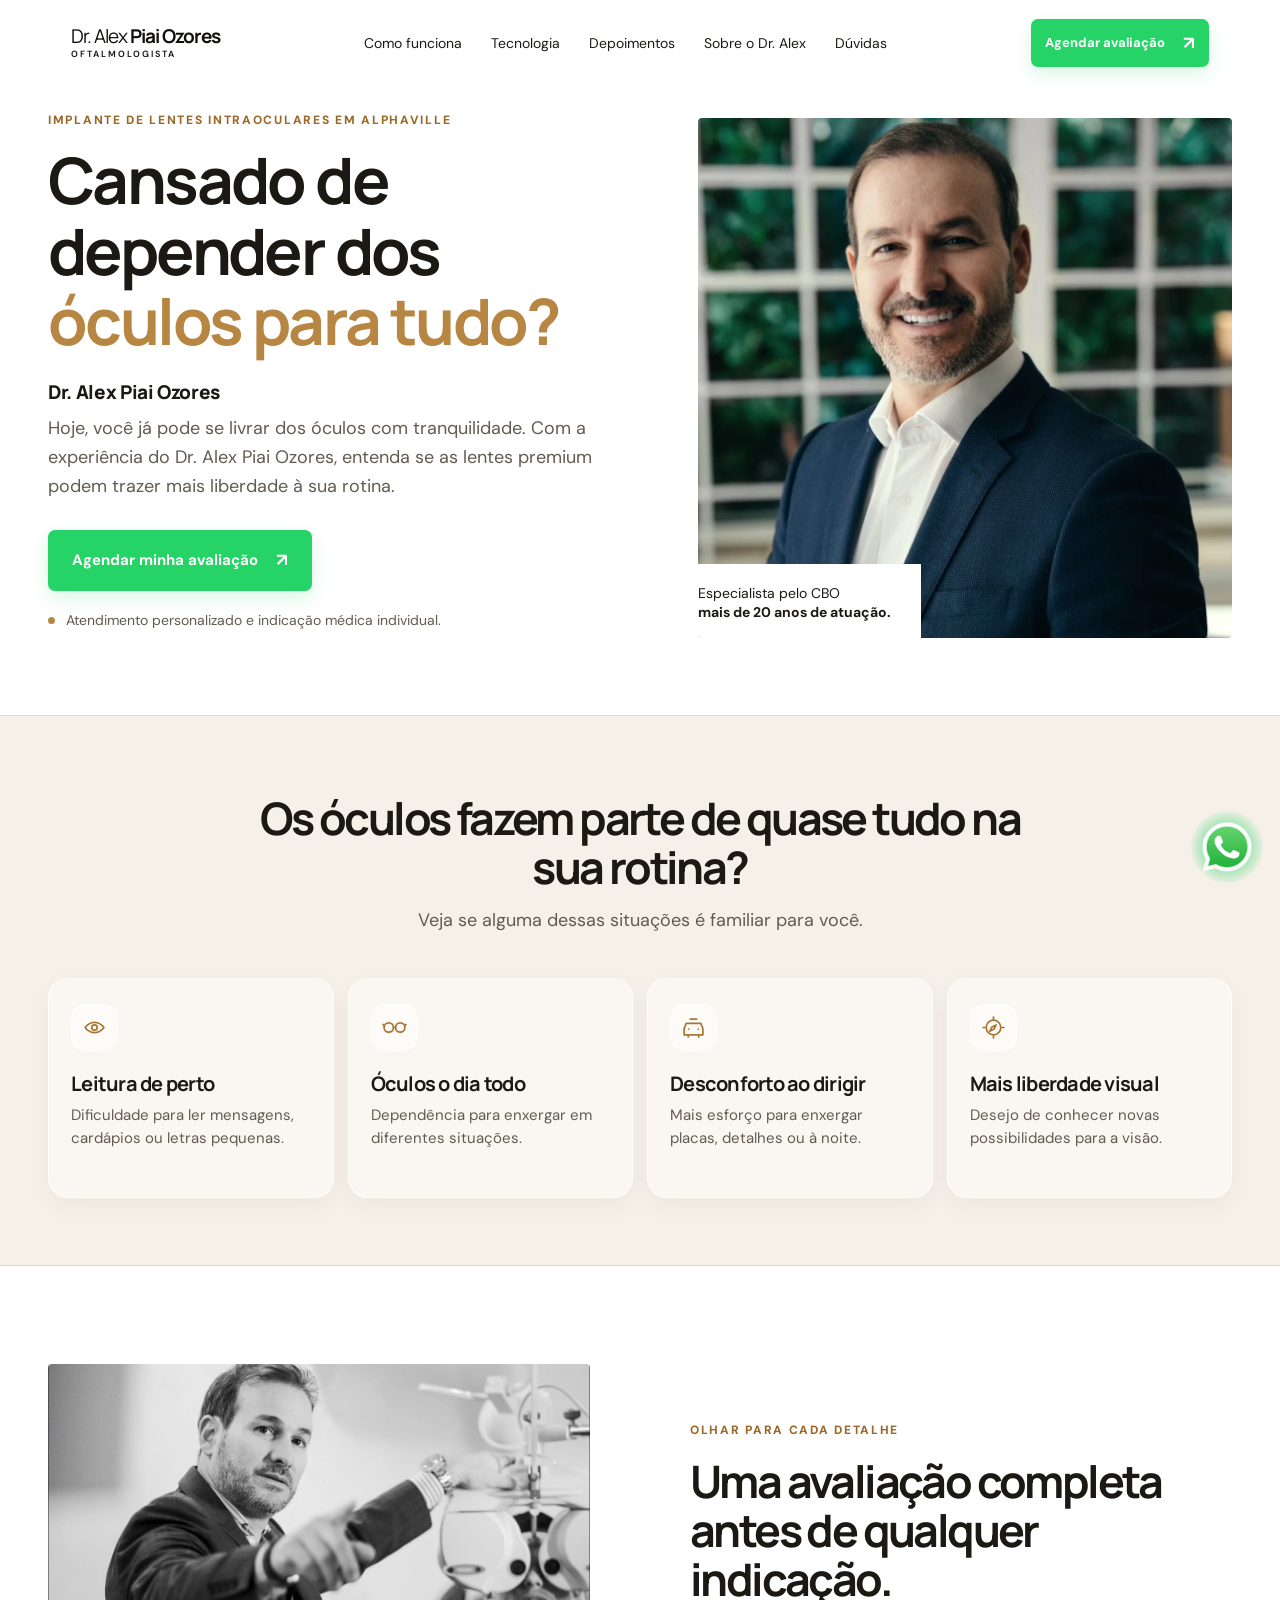
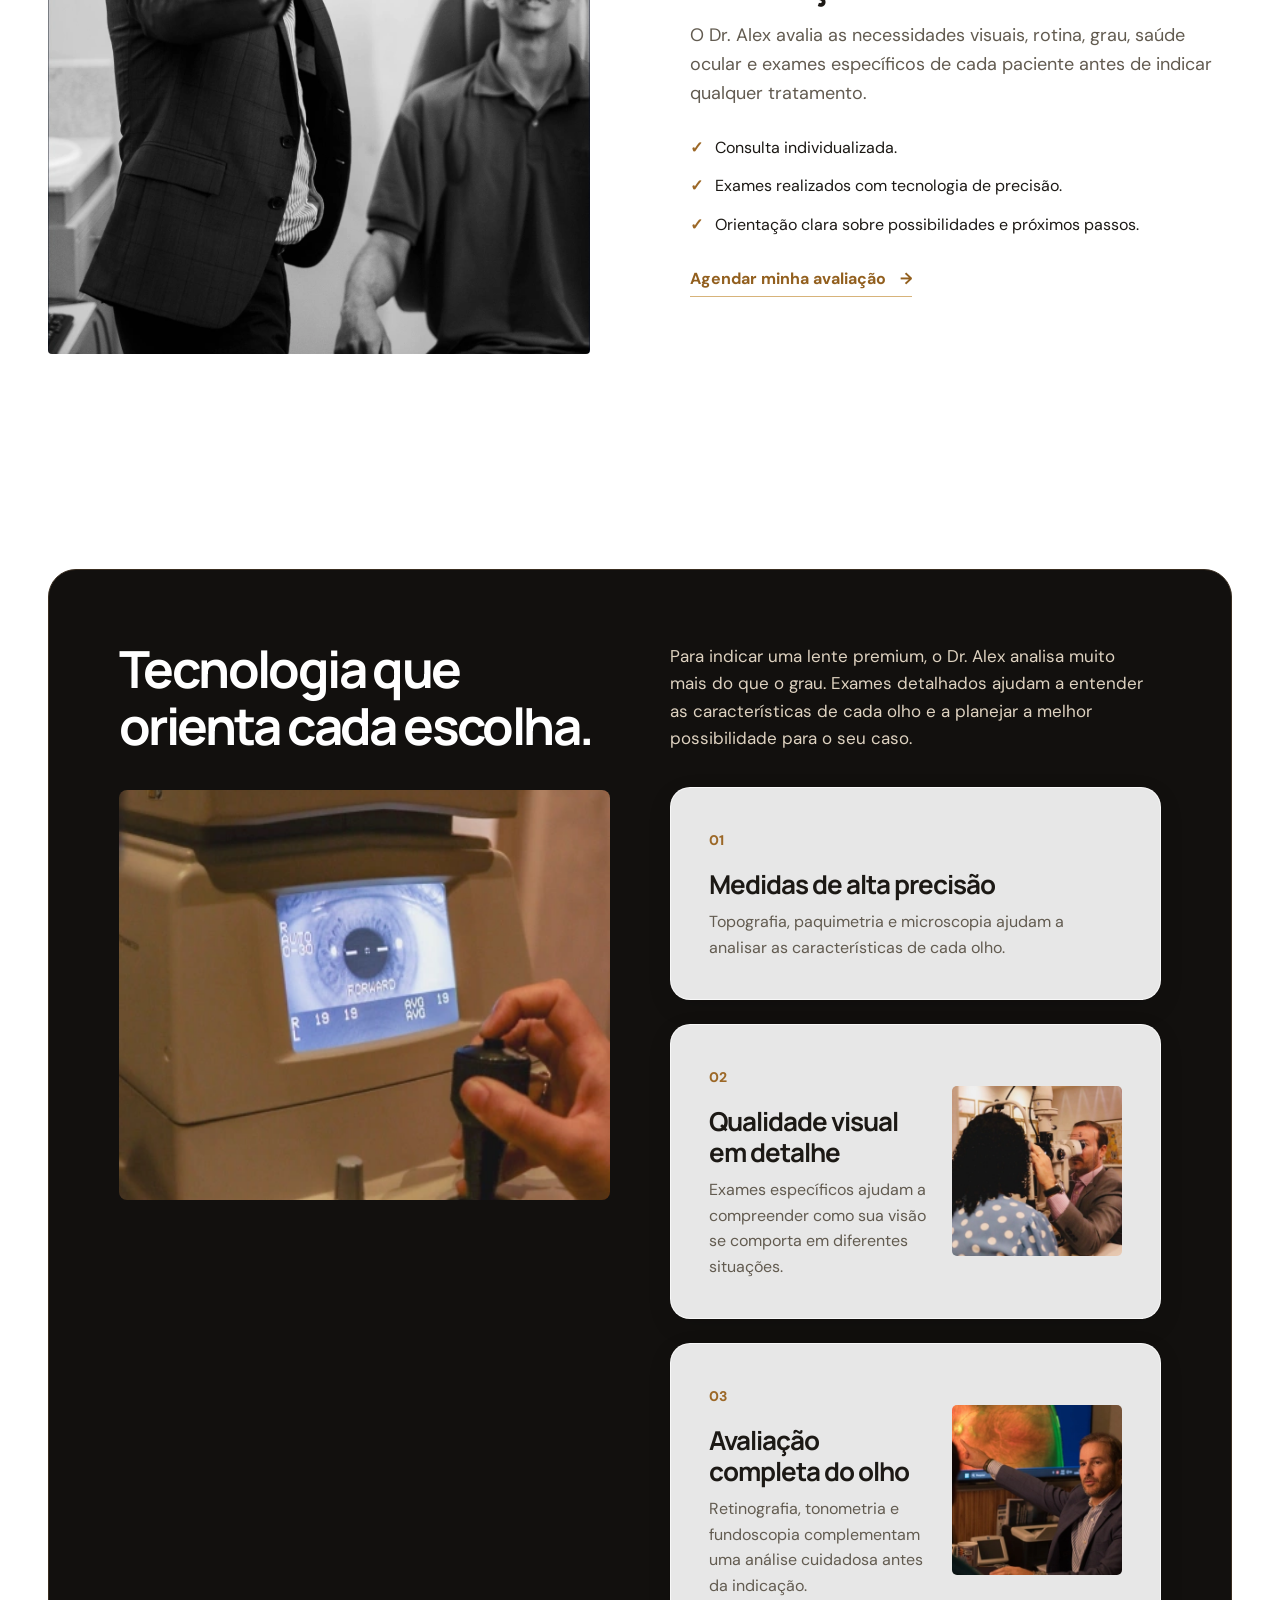
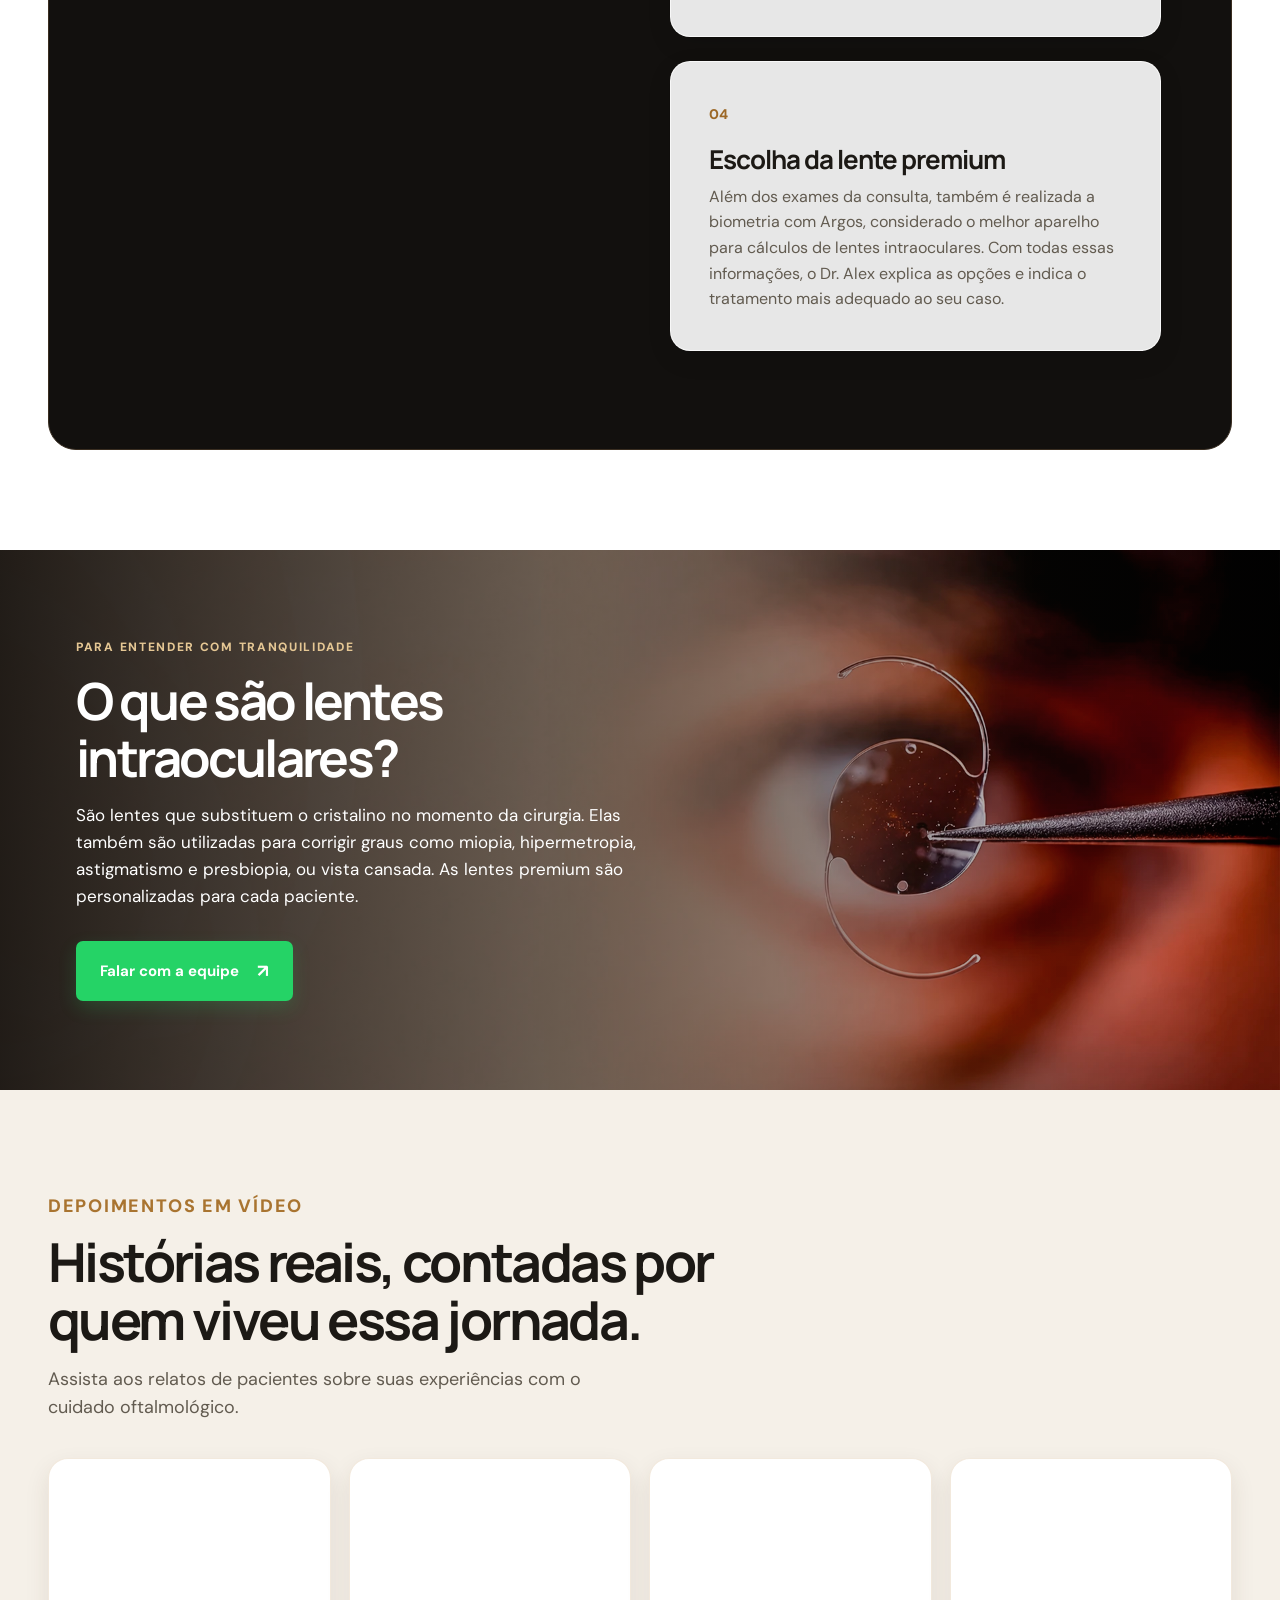
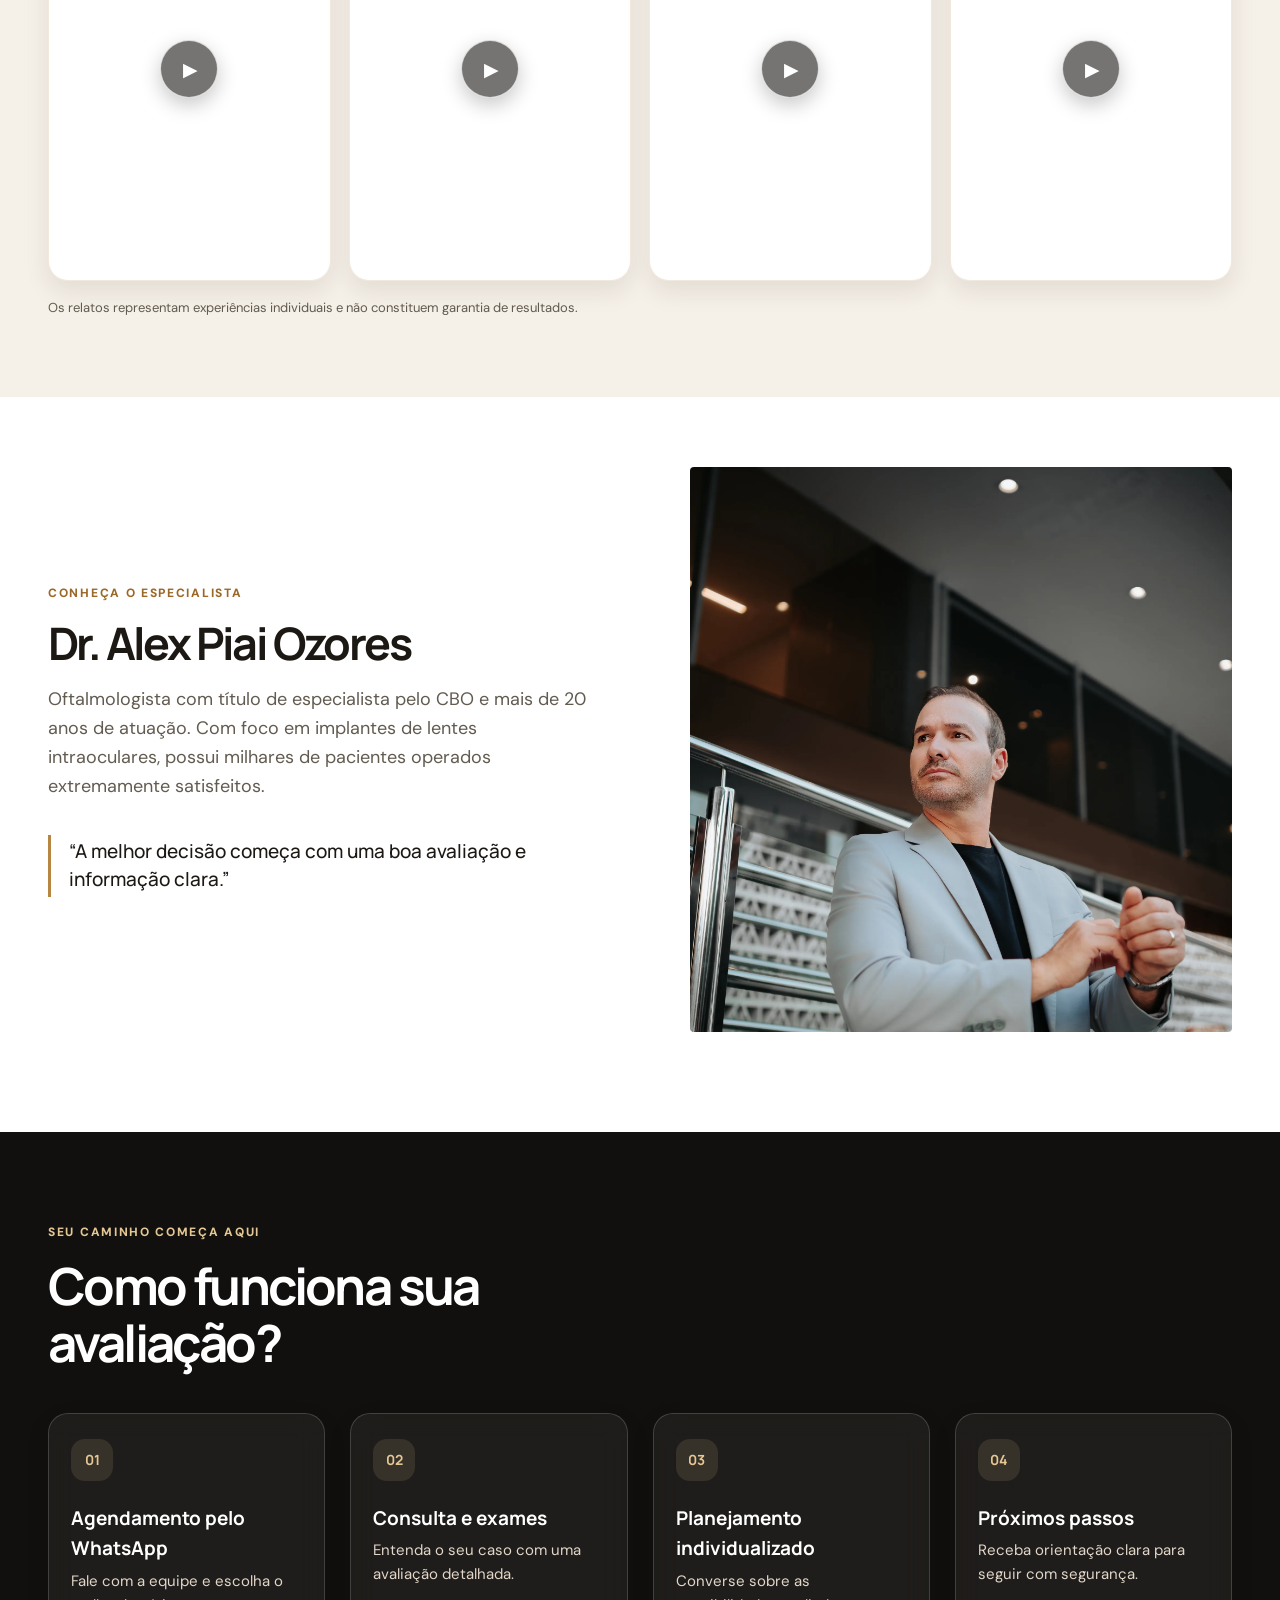
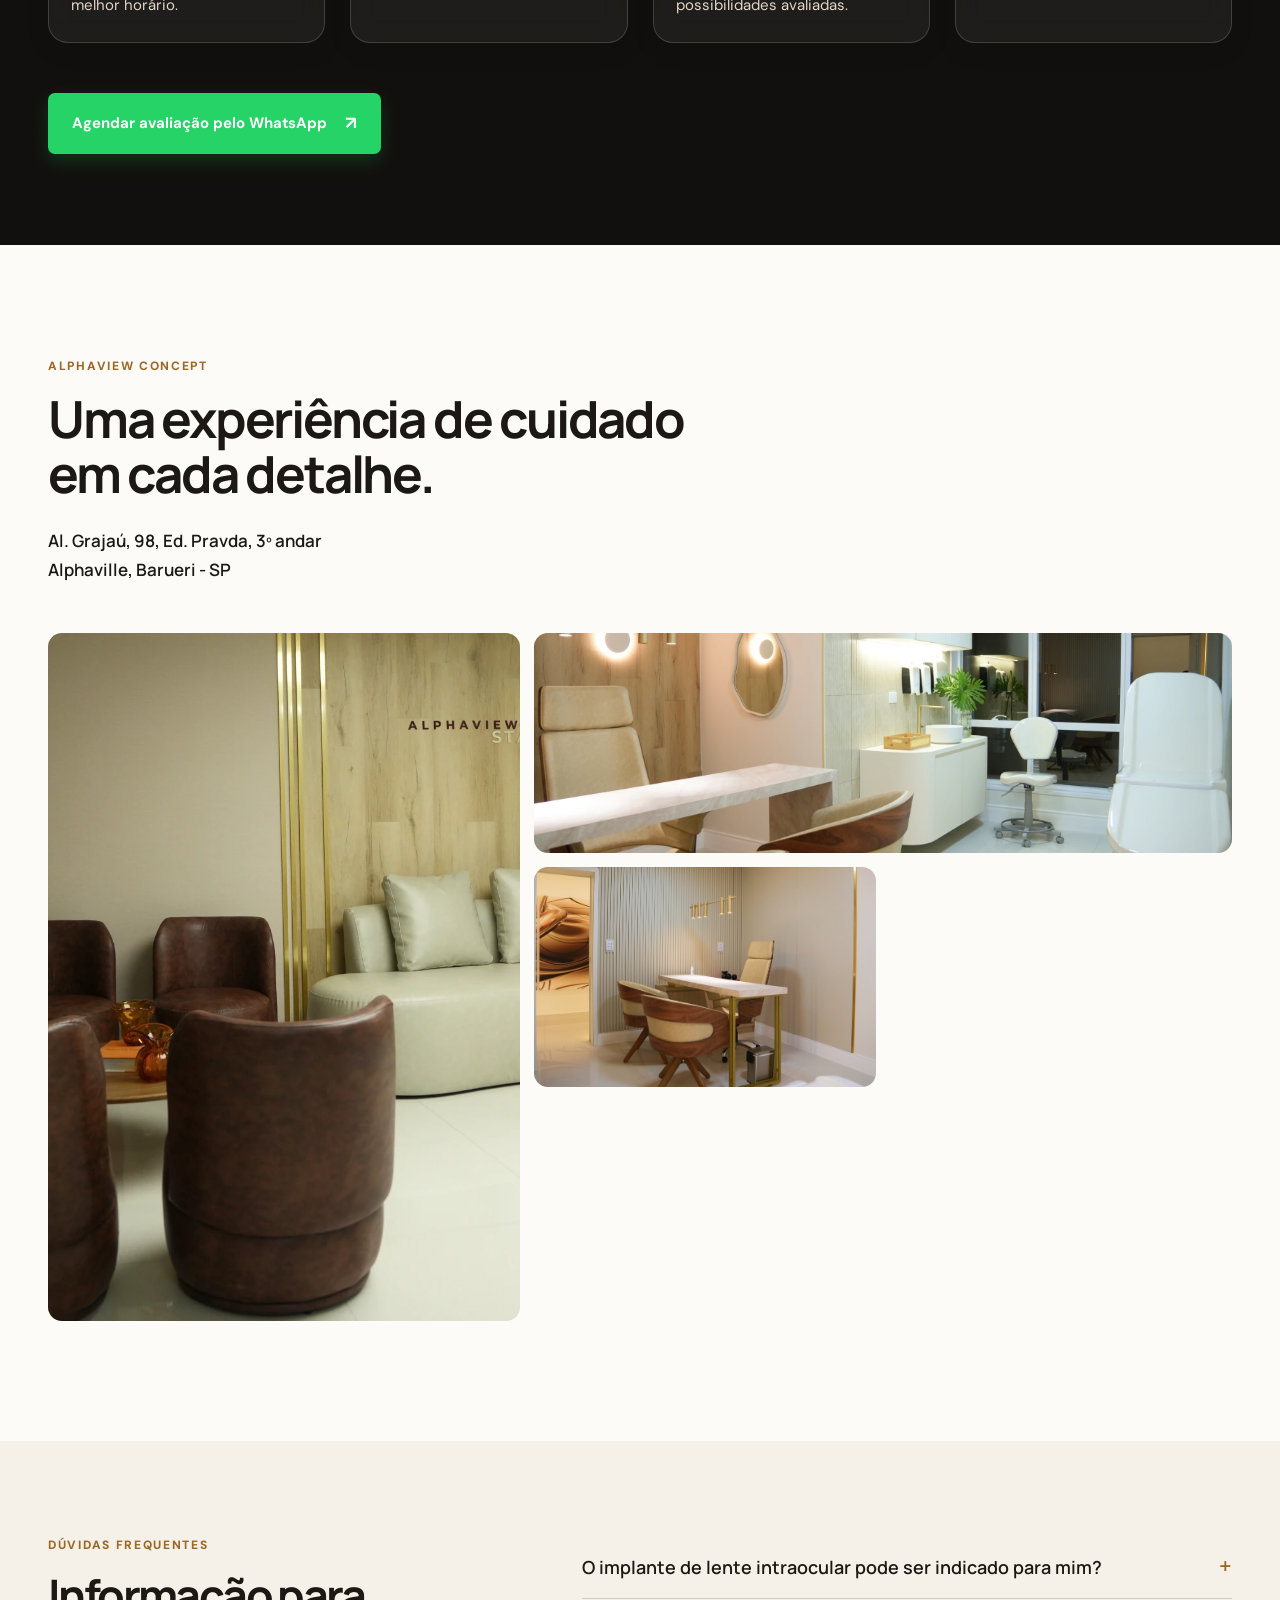
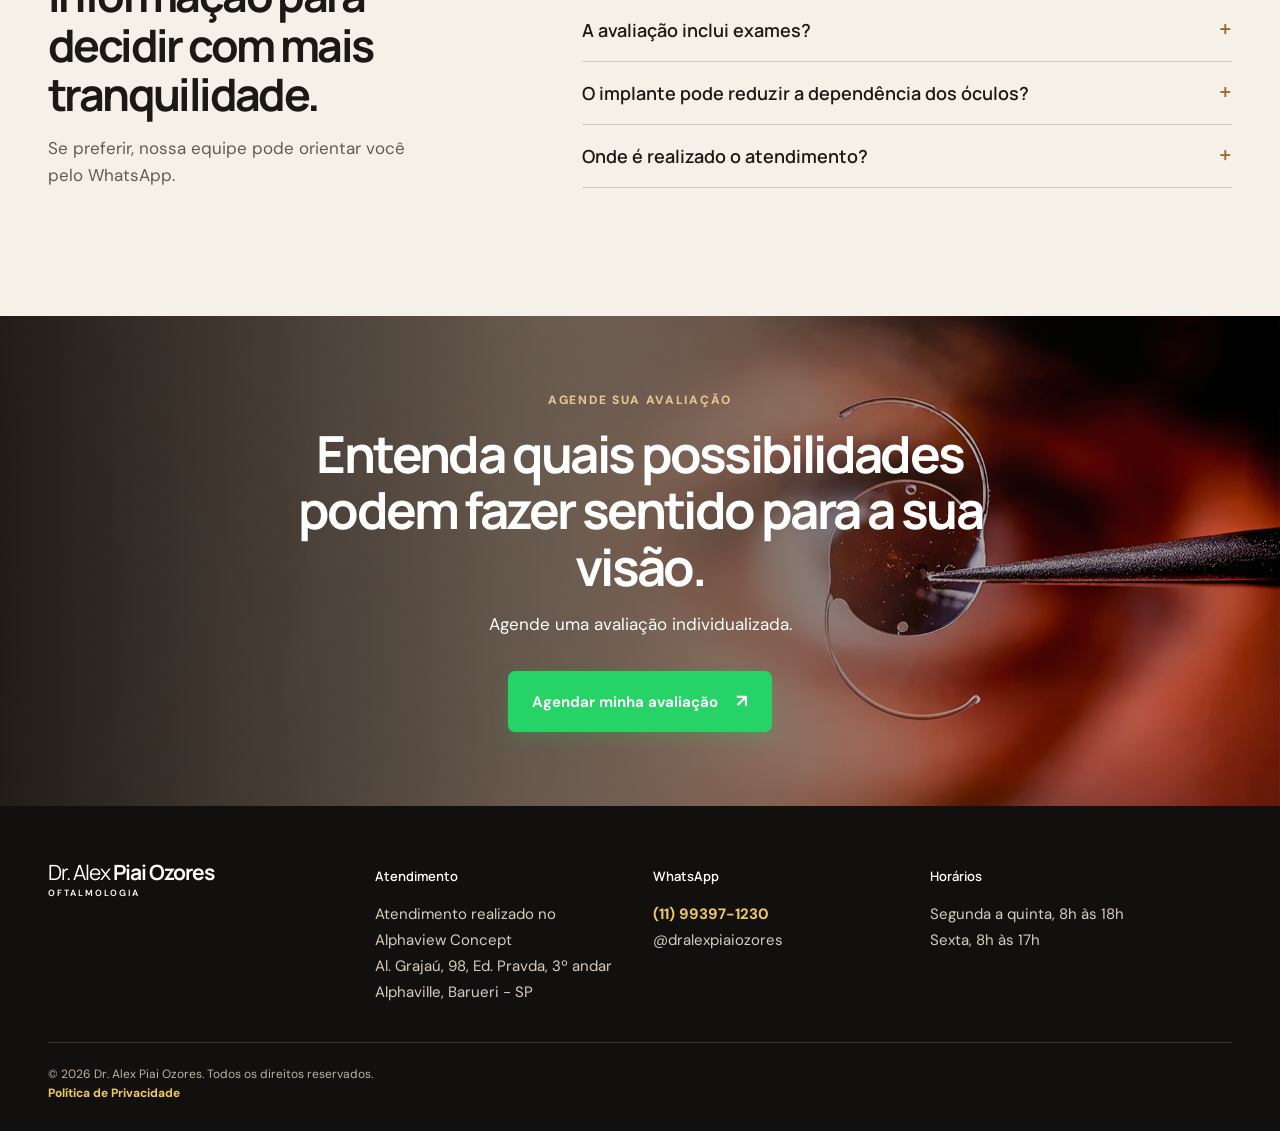
==== commit c2cf9cf1: "Load tracking scripts directly in SP HTML" ====
--- a/index.html
+++ b/index.html
@@ -5,12 +5,29 @@
   <meta name="viewport" content="width=device-width, initial-scale=1">
   <meta name="description" content="Implante de lentes intraoculares com Dr. Alex Piai Ozores em Alphaville, Barueri - SP.">
   <title>Dr. Alex Piai Ozores | Lentes intraoculares em Alphaville</title>
+  <link rel="icon" type="image/svg+xml" href="assets/favicon.svg">
+  <script async src="https://www.googletagmanager.com/gtag/js?id=G-SBQG3C8VXN"></script>
+  <script>
+    window.dataLayer = window.dataLayer || [];
+    function gtag(){dataLayer.push(arguments);}
+    gtag('js', new Date());
+    gtag('config', 'G-SBQG3C8VXN');
+    gtag('config', 'AW-960830346');
+    !function(f,b,e,v,n,t,s){if(f.fbq)return;n=f.fbq=function(){n.callMethod?
+    n.callMethod.apply(n,arguments):n.queue.push(arguments)};if(!f._fbq)f._fbq=n;
+    n.push=n;n.loaded=!0;n.version='2.0';n.queue=[];t=b.createElement(e);t.async=!0;
+    t.src=v;s=b.getElementsByTagName(e)[0];s.parentNode.insertBefore(t,s)}
+    (window, document,'script','https://connect.facebook.net/en_US/fbevents.js');
+    fbq('init', '1387568828019134');
+    fbq('track', 'PageView');
+  </script>
   <link rel="preconnect" href="https://fonts.googleapis.com">
   <link rel="preconnect" href="https://fonts.gstatic.com" crossorigin>
   <link href="https://fonts.googleapis.com/css2?family=DM+Sans:wght@400;500;600;700&family=Manrope:wght@400;500;600;700;800&display=swap" rel="stylesheet">
   <link rel="stylesheet" href="assets/css/main.min.css">
 </head>
-<body>
+<body data-lp-market="sp">
+  <noscript><img height="1" width="1" style="display:none" src="https://www.facebook.com/tr?id=1387568828019134&ev=PageView&noscript=1" alt=""></noscript>
   <a class="skip" href="#conteudo">Pular para o conteúdo</a>
   <header class="header">
     <a class="brand" href="#inicio" aria-label="Página inicial Dr. Alex Piai Ozores"><span>Dr. Alex</span> Piai Ozores<small>Oftalmologista</small></a>
@@ -78,5 +95,6 @@
   <footer><div class="footer-brand"><span>Dr. Alex</span> Piai Ozores<small>Oftalmologia</small></div><div><b>Atendimento</b><p>Atendimento realizado no Alphaview Concept<br>Al. Grajaú, 98, Ed. Pravda, 3º andar<br>Alphaville, Barueri - SP</p></div><div class="footer-contact"><b>WhatsApp</b><p><a href="https://api.whatsapp.com/send?phone=5511993971230&text=Ol%C3%A1%2C%20vim%20da%20p%C3%A1gina%20e%20gostaria%20de%20mais%20informa%C3%A7%C3%B5es%20sobre%20implante%20de%20lentes%20premium" target="_blank" rel="noopener">(11) 99397-1230</a><br>@dralexpiaiozores</p></div><div><b>Horários</b><p>Segunda a quinta, 8h às 18h<br>Sexta, 8h às 17h</p></div><small class="copyright">© 2026 Dr. Alex Piai Ozores. Todos os direitos reservados.</small></footer>
   <a class="whatsapp-float" href="https://api.whatsapp.com/send?phone=5511993971230&text=Ol%C3%A1%2C%20vim%20da%20p%C3%A1gina%20e%20gostaria%20de%20mais%20informa%C3%A7%C3%B5es%20sobre%20implante%20de%20lentes%20premium" target="_blank" rel="noopener" aria-label="Falar pelo WhatsApp"><img src="assets/whatsapp-logo.webp" alt="" width="300" height="300" loading="lazy" decoding="async"></a>
   <script src="assets/js/main.min.js" defer></script>
+  <script src="assets/js/tracking.min.js" defer></script>
 </body>
 </html>
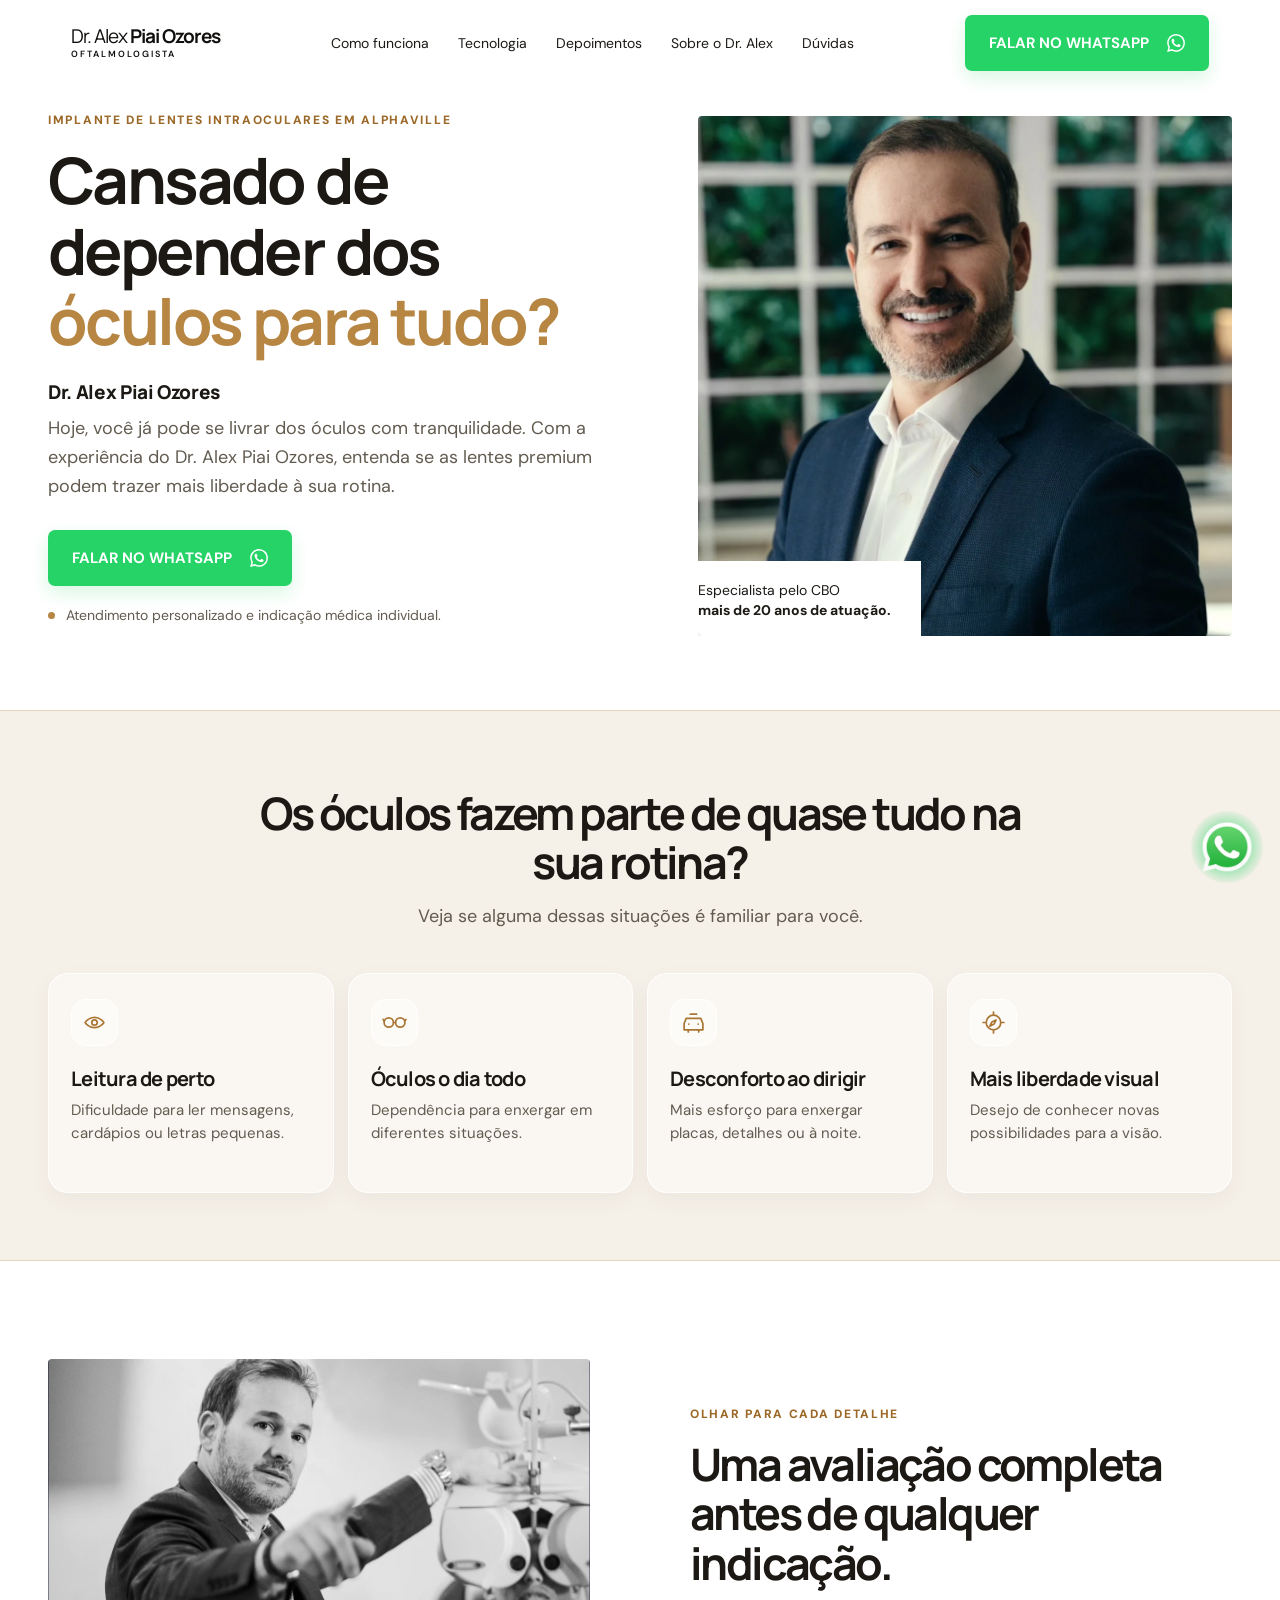
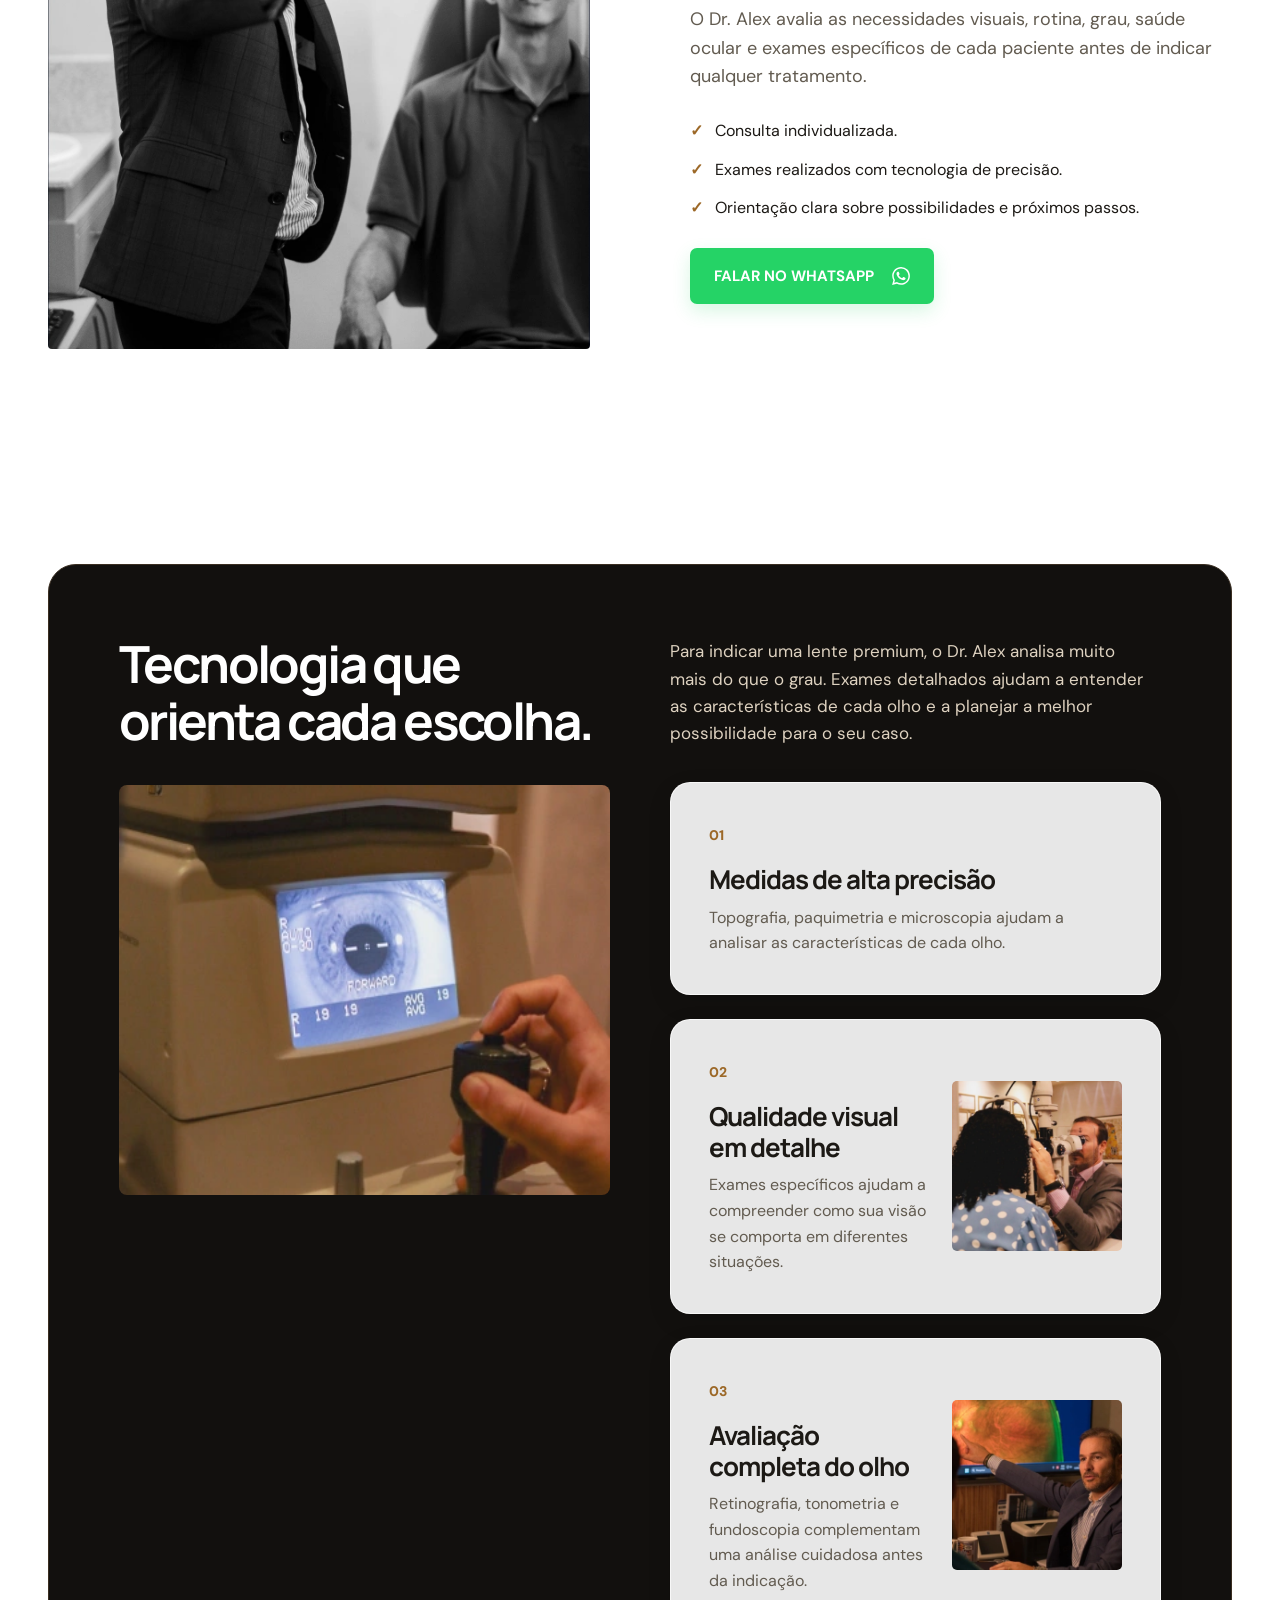
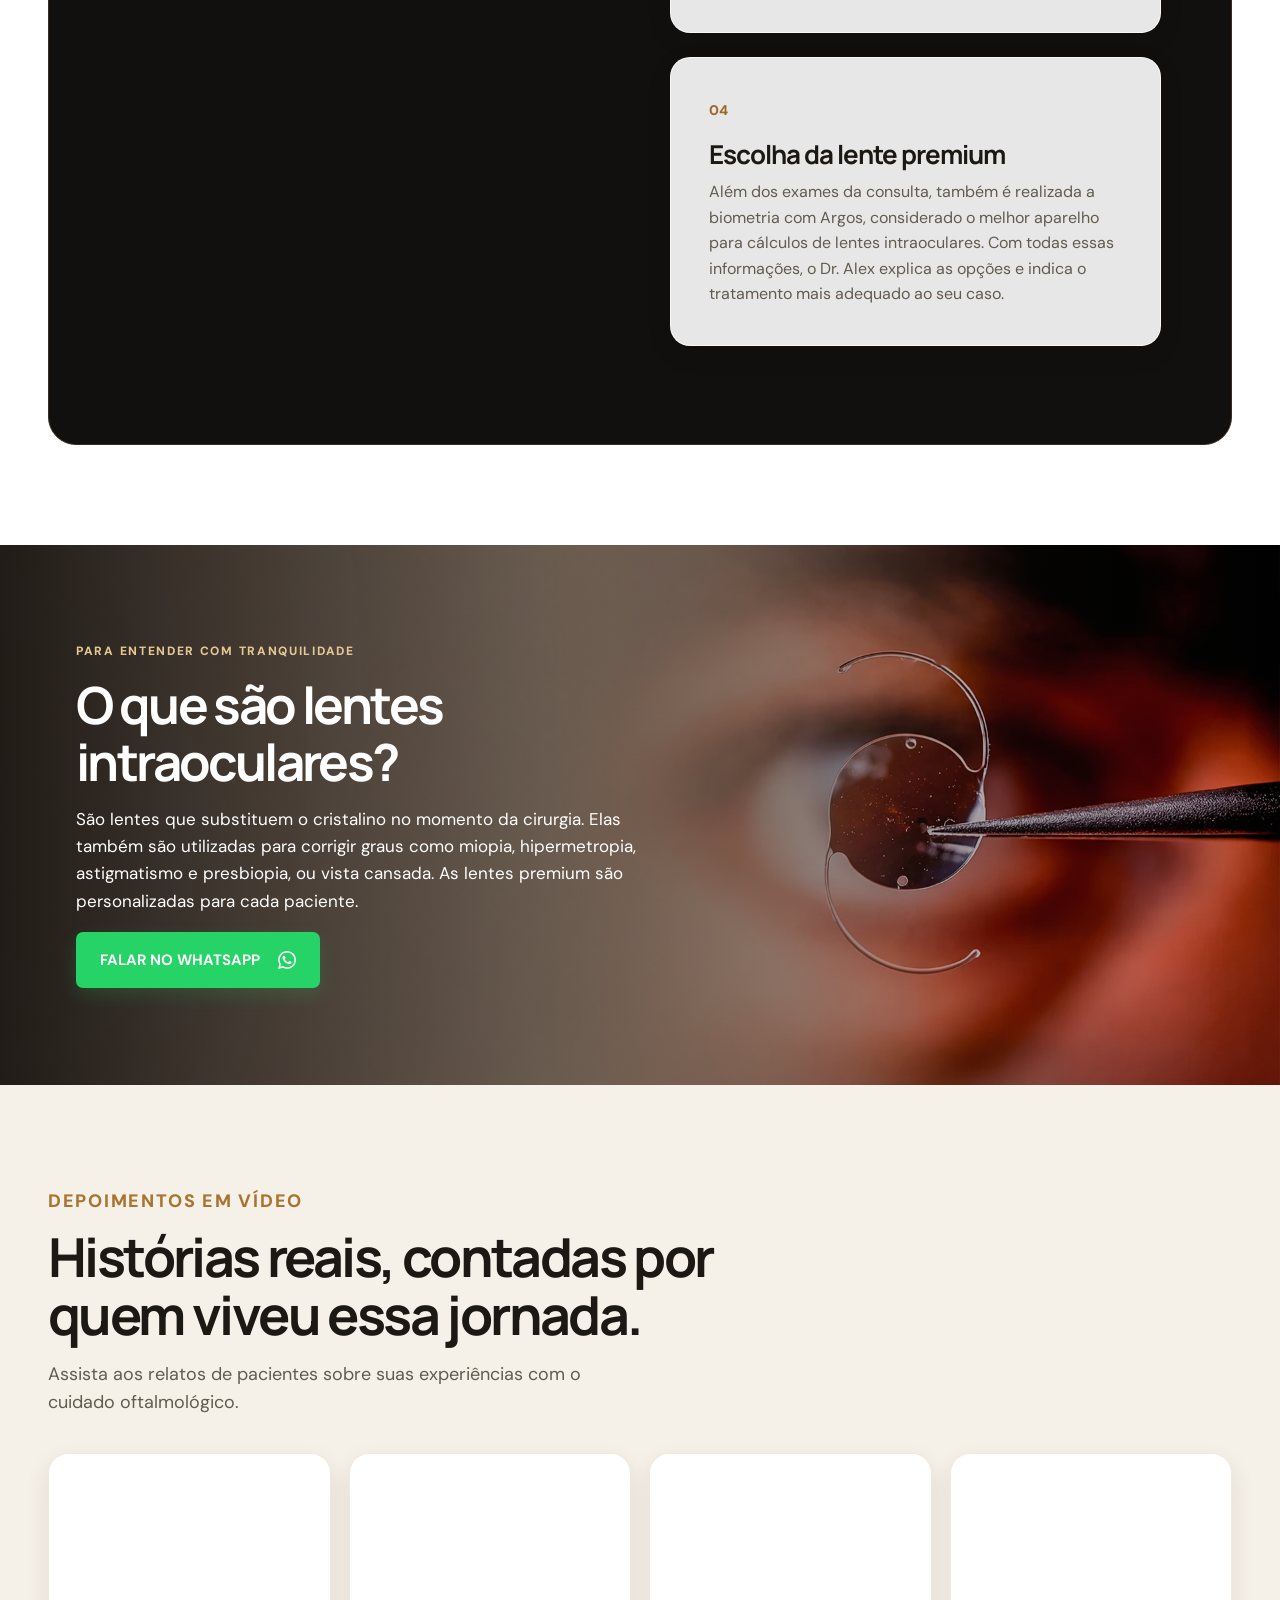
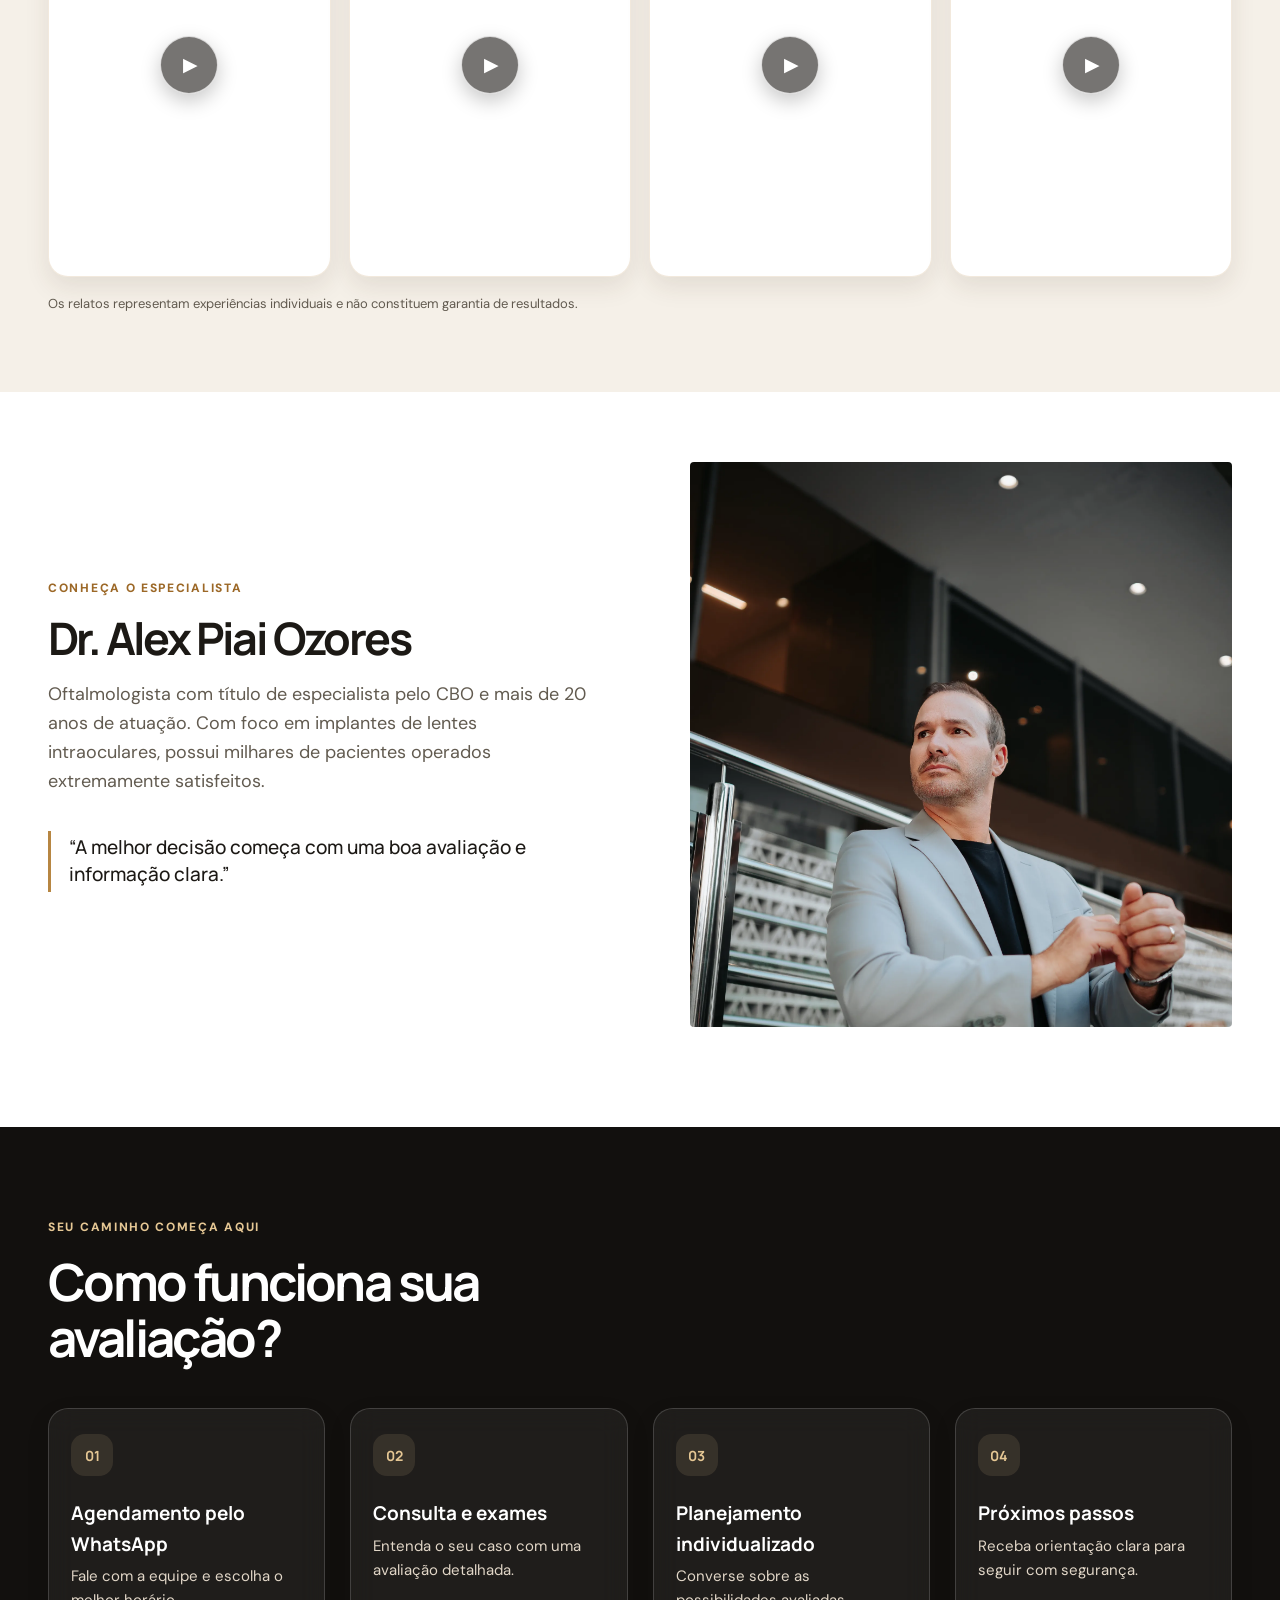
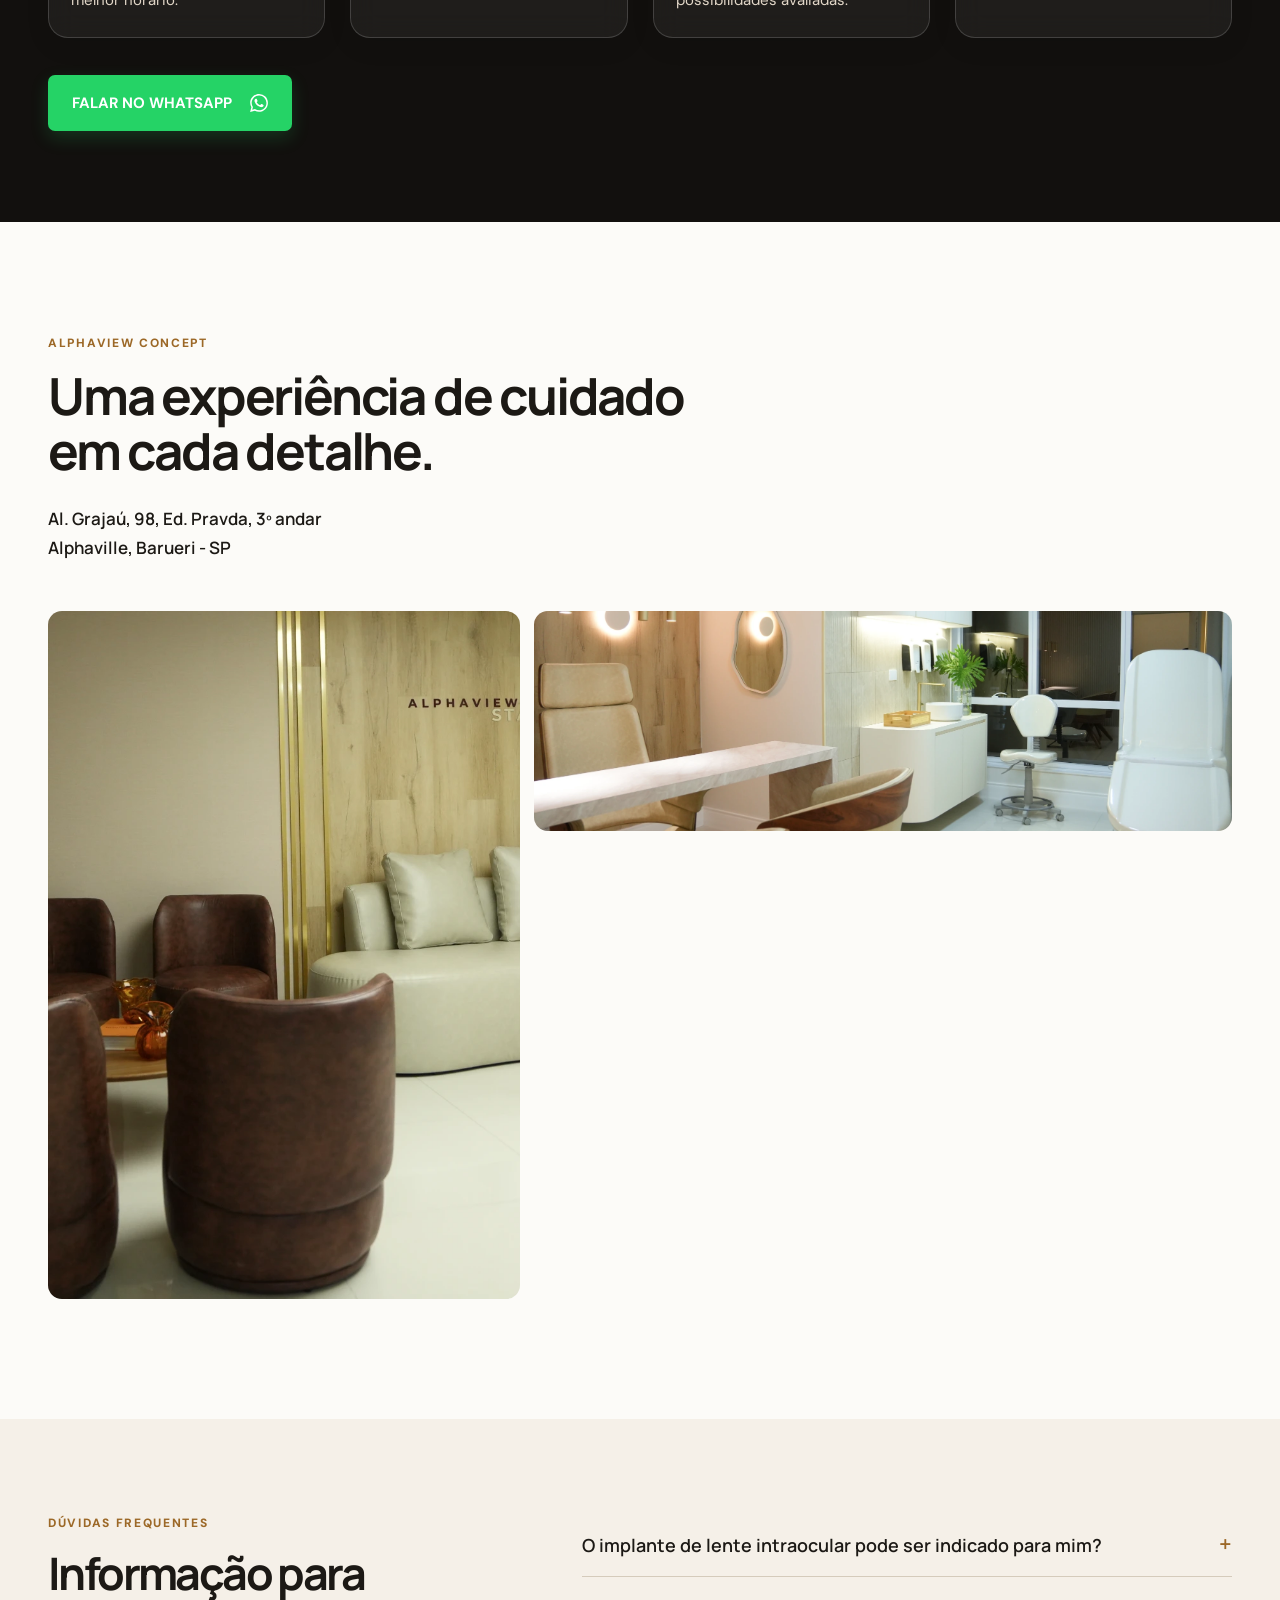
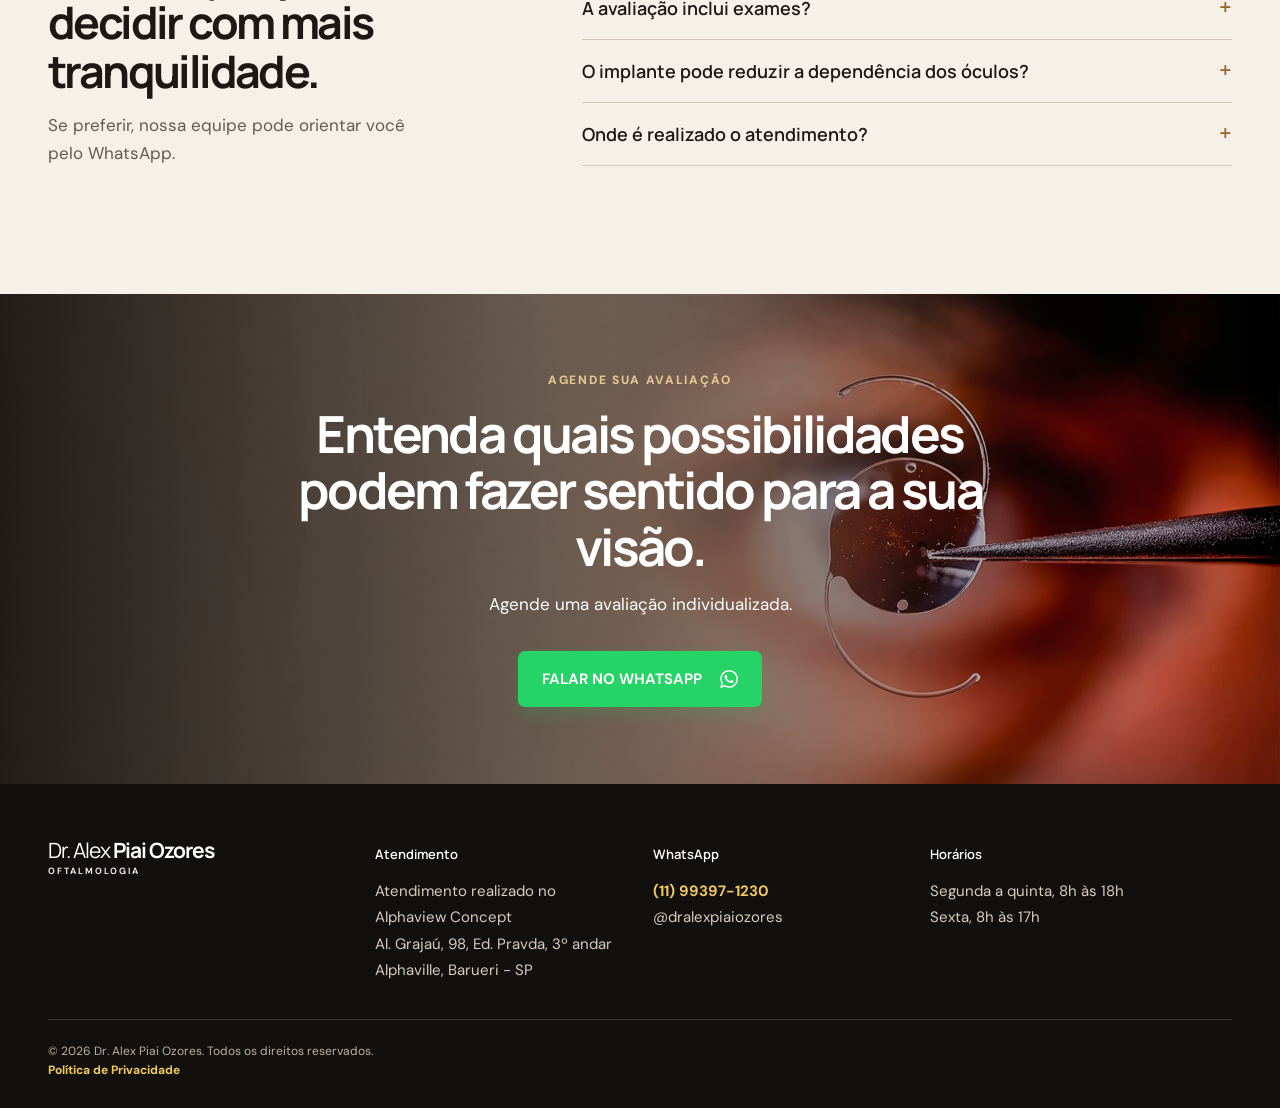
==== commit c89fc587: "Padroniza CTAs de WhatsApp nas duas landing pages" ====
--- a/index.html
+++ b/index.html
@@ -24,7 +24,7 @@
   <link rel="preconnect" href="https://fonts.googleapis.com">
   <link rel="preconnect" href="https://fonts.gstatic.com" crossorigin>
   <link href="https://fonts.googleapis.com/css2?family=DM+Sans:wght@400;500;600;700&family=Manrope:wght@400;500;600;700;800&display=swap" rel="stylesheet">
-  <link rel="stylesheet" href="assets/css/main.min.css">
+  <link rel="stylesheet" href="assets/css/main.min.css?v=whatsapp-cta-v1">
 </head>
 <body data-lp-market="sp">
   <noscript><img height="1" width="1" style="display:none" src="https://www.facebook.com/tr?id=1387568828019134&ev=PageView&noscript=1" alt=""></noscript>
@@ -35,7 +35,7 @@
       <a href="#como-funciona">Como funciona</a><a href="#tecnologia">Tecnologia</a><a href="#depoimentos">Depoimentos</a><a href="#sobre">Sobre o Dr. Alex</a><a href="#duvidas">Dúvidas</a>
     </nav>
     <button class="menu-toggle" type="button" aria-label="Abrir menu" aria-expanded="false"><span></span><span></span><span></span></button>
-    <a class="button button-small" href="https://api.whatsapp.com/send?phone=5511993971230&text=Ol%C3%A1%2C%20vim%20da%20p%C3%A1gina%20e%20gostaria%20de%20mais%20informa%C3%A7%C3%B5es%20sobre%20implante%20de%20lentes%20premium" target="_blank" rel="noopener">Agendar avaliação <span>↗</span></a>
+    <a class="button whatsapp-cta" href="https://api.whatsapp.com/send?phone=5511993971230&text=Ol%C3%A1%2C%20vim%20da%20p%C3%A1gina%20e%20gostaria%20de%20mais%20informa%C3%A7%C3%B5es%20sobre%20implante%20de%20lentes%20premium" target="_blank" rel="noopener">FALAR NO WHATSAPP <svg class="whatsapp-icon" viewBox="0 0 24 24" aria-hidden="true" focusable="false"><path d="M20.52 3.48A11.86 11.86 0 0 0 12.08 0C5.55 0 .25 5.3.25 11.83c0 2.09.55 4.13 1.59 5.92L.15 23.9l6.3-1.65a11.82 11.82 0 0 0 5.62 1.43h.01c6.52 0 11.82-5.3 11.82-11.82 0-3.16-1.23-6.13-3.38-8.38Zm-8.44 18.2h-.01a9.83 9.83 0 0 1-5.02-1.38l-.36-.21-3.74.98 1-3.65-.24-.38a9.84 9.84 0 0 1-1.51-5.21c0-5.43 4.42-9.85 9.87-9.85 2.64 0 5.11 1.02 6.97 2.88a9.79 9.79 0 0 1 2.88 6.98c0 5.44-4.42 9.86-9.88 9.86Zm5.4-7.39c-.3-.15-1.76-.87-2.03-.97-.27-.1-.47-.15-.67.15-.2.3-.76.97-.94 1.17-.17.2-.35.22-.65.07-.3-.15-1.26-.46-2.4-1.48a9.01 9.01 0 0 1-1.66-2.06c-.17-.3-.02-.46.13-.61.13-.13.3-.35.45-.52.15-.17.2-.3.3-.5.1-.2.05-.37-.02-.52-.08-.15-.67-1.62-.92-2.22-.24-.58-.49-.5-.67-.5h-.57c-.2 0-.52.08-.8.37-.27.3-1.04 1.02-1.04 2.49s1.07 2.89 1.22 3.09c.15.2 2.1 3.2 5.08 4.49.71.3 1.27.49 1.7.63.72.23 1.37.2 1.88.12.57-.08 1.76-.72 2.01-1.42.25-.7.25-1.3.17-1.42-.07-.12-.27-.2-.57-.35Z"/></svg></a>
   </header>
 
   <main id="conteudo">
@@ -45,7 +45,7 @@
         <h1>Cansado de depender dos <em>óculos para tudo?</em></h1>
         <p class="signature">Dr. Alex Piai Ozores</p>
         <p class="lead">Hoje, você já pode se livrar dos óculos com tranquilidade. Com a experiência do Dr. Alex Piai Ozores, entenda se as lentes premium podem trazer mais liberdade à sua rotina.</p>
-        <a class="button" href="https://api.whatsapp.com/send?phone=5511993971230&text=Ol%C3%A1%2C%20vim%20da%20p%C3%A1gina%20e%20gostaria%20de%20mais%20informa%C3%A7%C3%B5es%20sobre%20implante%20de%20lentes%20premium" target="_blank" rel="noopener">Agendar minha avaliação <span>↗</span></a>
+        <a class="button whatsapp-cta" href="https://api.whatsapp.com/send?phone=5511993971230&text=Ol%C3%A1%2C%20vim%20da%20p%C3%A1gina%20e%20gostaria%20de%20mais%20informa%C3%A7%C3%B5es%20sobre%20implante%20de%20lentes%20premium" target="_blank" rel="noopener">FALAR NO WHATSAPP <svg class="whatsapp-icon" viewBox="0 0 24 24" aria-hidden="true" focusable="false"><path d="M20.52 3.48A11.86 11.86 0 0 0 12.08 0C5.55 0 .25 5.3.25 11.83c0 2.09.55 4.13 1.59 5.92L.15 23.9l6.3-1.65a11.82 11.82 0 0 0 5.62 1.43h.01c6.52 0 11.82-5.3 11.82-11.82 0-3.16-1.23-6.13-3.38-8.38Zm-8.44 18.2h-.01a9.83 9.83 0 0 1-5.02-1.38l-.36-.21-3.74.98 1-3.65-.24-.38a9.84 9.84 0 0 1-1.51-5.21c0-5.43 4.42-9.85 9.87-9.85 2.64 0 5.11 1.02 6.97 2.88a9.79 9.79 0 0 1 2.88 6.98c0 5.44-4.42 9.86-9.88 9.86Zm5.4-7.39c-.3-.15-1.76-.87-2.03-.97-.27-.1-.47-.15-.67.15-.2.3-.76.97-.94 1.17-.17.2-.35.22-.65.07-.3-.15-1.26-.46-2.4-1.48a9.01 9.01 0 0 1-1.66-2.06c-.17-.3-.02-.46.13-.61.13-.13.3-.35.45-.52.15-.17.2-.3.3-.5.1-.2.05-.37-.02-.52-.08-.15-.67-1.62-.92-2.22-.24-.58-.49-.5-.67-.5h-.57c-.2 0-.52.08-.8.37-.27.3-1.04 1.02-1.04 2.49s1.07 2.89 1.22 3.09c.15.2 2.1 3.2 5.08 4.49.71.3 1.27.49 1.7.63.72.23 1.37.2 1.88.12.57-.08 1.76-.72 2.01-1.42.25-.7.25-1.3.17-1.42-.07-.12-.27-.2-.57-.35Z"/></svg></a>
         <p class="microcopy"><i></i> Atendimento personalizado e indicação médica individual.</p>
       </div>
       <div class="hero-image reveal"><img src="assets/dhhh.webp" alt="Dr. Alex Piai Ozores" width="1080" height="1080" fetchpriority="high" decoding="async"><div class="image-caption">Especialista pelo CBO<br><strong>mais de 20 anos de atuação.</strong></div></div>
@@ -63,7 +63,7 @@
 
     <section class="assessment section two-col">
       <div class="portrait reveal"><img src="assets/dralex-image1.webp" alt="Dr. Alex realizando avaliação oftalmológica" width="609" height="820" loading="lazy" decoding="async"></div>
-      <div class="assessment-copy reveal"><p class="eyebrow">Olhar para cada detalhe</p><h2>Uma avaliação completa antes de qualquer indicação.</h2><p>O Dr. Alex avalia as necessidades visuais, rotina, grau, saúde ocular e exames específicos de cada paciente antes de indicar qualquer tratamento.</p><ul class="check-list"><li>Consulta individualizada.</li><li>Exames realizados com tecnologia de precisão.</li><li>Orientação clara sobre possibilidades e próximos passos.</li></ul><a class="text-link" href="https://api.whatsapp.com/send?phone=5511993971230&text=Ol%C3%A1%2C%20vim%20da%20p%C3%A1gina%20e%20gostaria%20de%20mais%20informa%C3%A7%C3%B5es%20sobre%20implante%20de%20lentes%20premium" target="_blank" rel="noopener">Agendar minha avaliação <span>→</span></a></div>
+      <div class="assessment-copy reveal"><p class="eyebrow">Olhar para cada detalhe</p><h2>Uma avaliação completa antes de qualquer indicação.</h2><p>O Dr. Alex avalia as necessidades visuais, rotina, grau, saúde ocular e exames específicos de cada paciente antes de indicar qualquer tratamento.</p><ul class="check-list"><li>Consulta individualizada.</li><li>Exames realizados com tecnologia de precisão.</li><li>Orientação clara sobre possibilidades e próximos passos.</li></ul><a class="button whatsapp-cta" href="https://api.whatsapp.com/send?phone=5511993971230&text=Ol%C3%A1%2C%20vim%20da%20p%C3%A1gina%20e%20gostaria%20de%20mais%20informa%C3%A7%C3%B5es%20sobre%20implante%20de%20lentes%20premium" target="_blank" rel="noopener">FALAR NO WHATSAPP <svg class="whatsapp-icon" viewBox="0 0 24 24" aria-hidden="true" focusable="false"><path d="M20.52 3.48A11.86 11.86 0 0 0 12.08 0C5.55 0 .25 5.3.25 11.83c0 2.09.55 4.13 1.59 5.92L.15 23.9l6.3-1.65a11.82 11.82 0 0 0 5.62 1.43h.01c6.52 0 11.82-5.3 11.82-11.82 0-3.16-1.23-6.13-3.38-8.38Zm-8.44 18.2h-.01a9.83 9.83 0 0 1-5.02-1.38l-.36-.21-3.74.98 1-3.65-.24-.38a9.84 9.84 0 0 1-1.51-5.21c0-5.43 4.42-9.85 9.87-9.85 2.64 0 5.11 1.02 6.97 2.88a9.79 9.79 0 0 1 2.88 6.98c0 5.44-4.42 9.86-9.88 9.86Zm5.4-7.39c-.3-.15-1.76-.87-2.03-.97-.27-.1-.47-.15-.67.15-.2.3-.76.97-.94 1.17-.17.2-.35.22-.65.07-.3-.15-1.26-.46-2.4-1.48a9.01 9.01 0 0 1-1.66-2.06c-.17-.3-.02-.46.13-.61.13-.13.3-.35.45-.52.15-.17.2-.3.3-.5.1-.2.05-.37-.02-.52-.08-.15-.67-1.62-.92-2.22-.24-.58-.49-.5-.67-.5h-.57c-.2 0-.52.08-.8.37-.27.3-1.04 1.02-1.04 2.49s1.07 2.89 1.22 3.09c.15.2 2.1 3.2 5.08 4.49.71.3 1.27.49 1.7.63.72.23 1.37.2 1.88.12.57-.08 1.76-.72 2.01-1.42.25-.7.25-1.3.17-1.42-.07-.12-.27-.2-.57-.35Z"/></svg></a></div>
     </section>
 
     <section id="tecnologia" class="technology-wrap section"><div class="technology">
@@ -76,7 +76,7 @@
       </div>
     </div></section>
 
-    <section class="lens-banner section reveal"><img src="assets/bghero-desktop-obrigado2.webp" alt="Lente intraocular" width="1920" height="873" loading="lazy" decoding="async"><div><p class="eyebrow light">Para entender com tranquilidade</p><h2>O que são lentes intraoculares?</h2><p>São lentes que substituem o cristalino no momento da cirurgia. Elas também são utilizadas para corrigir graus como miopia, hipermetropia, astigmatismo e presbiopia, ou vista cansada. As lentes premium são personalizadas para cada paciente.</p><a class="button button-white" href="https://api.whatsapp.com/send?phone=5511993971230&text=Ol%C3%A1%2C%20vim%20da%20p%C3%A1gina%20e%20gostaria%20de%20mais%20informa%C3%A7%C3%B5es%20sobre%20implante%20de%20lentes%20premium" target="_blank" rel="noopener">Falar com a equipe <span>↗</span></a></div></section>
+    <section class="lens-banner section reveal"><img src="assets/bghero-desktop-obrigado2.webp" alt="Lente intraocular" width="1920" height="873" loading="lazy" decoding="async"><div><p class="eyebrow light">Para entender com tranquilidade</p><h2>O que são lentes intraoculares?</h2><p>São lentes que substituem o cristalino no momento da cirurgia. Elas também são utilizadas para corrigir graus como miopia, hipermetropia, astigmatismo e presbiopia, ou vista cansada. As lentes premium são personalizadas para cada paciente.</p><a class="button whatsapp-cta" href="https://api.whatsapp.com/send?phone=5511993971230&text=Ol%C3%A1%2C%20vim%20da%20p%C3%A1gina%20e%20gostaria%20de%20mais%20informa%C3%A7%C3%B5es%20sobre%20implante%20de%20lentes%20premium" target="_blank" rel="noopener">FALAR NO WHATSAPP <svg class="whatsapp-icon" viewBox="0 0 24 24" aria-hidden="true" focusable="false"><path d="M20.52 3.48A11.86 11.86 0 0 0 12.08 0C5.55 0 .25 5.3.25 11.83c0 2.09.55 4.13 1.59 5.92L.15 23.9l6.3-1.65a11.82 11.82 0 0 0 5.62 1.43h.01c6.52 0 11.82-5.3 11.82-11.82 0-3.16-1.23-6.13-3.38-8.38Zm-8.44 18.2h-.01a9.83 9.83 0 0 1-5.02-1.38l-.36-.21-3.74.98 1-3.65-.24-.38a9.84 9.84 0 0 1-1.51-5.21c0-5.43 4.42-9.85 9.87-9.85 2.64 0 5.11 1.02 6.97 2.88a9.79 9.79 0 0 1 2.88 6.98c0 5.44-4.42 9.86-9.88 9.86Zm5.4-7.39c-.3-.15-1.76-.87-2.03-.97-.27-.1-.47-.15-.67.15-.2.3-.76.97-.94 1.17-.17.2-.35.22-.65.07-.3-.15-1.26-.46-2.4-1.48a9.01 9.01 0 0 1-1.66-2.06c-.17-.3-.02-.46.13-.61.13-.13.3-.35.45-.52.15-.17.2-.3.3-.5.1-.2.05-.37-.02-.52-.08-.15-.67-1.62-.92-2.22-.24-.58-.49-.5-.67-.5h-.57c-.2 0-.52.08-.8.37-.27.3-1.04 1.02-1.04 2.49s1.07 2.89 1.22 3.09c.15.2 2.1 3.2 5.08 4.49.71.3 1.27.49 1.7.63.72.23 1.37.2 1.88.12.57-.08 1.76-.72 2.01-1.42.25-.7.25-1.3.17-1.42-.07-.12-.27-.2-.57-.35Z"/></svg></a></div></section>
 
     <section id="avaliacoes" class="testimonials section reveal" aria-labelledby="avaliacoes-titulo"><div class="testimonials-heading"><div><p class="eyebrow light">Avaliações no Google</p><h2 id="avaliacoes-titulo">O que dizem nossos pacientes.</h2></div><p>Relatos compartilhados por pacientes após o atendimento.</p></div><div class="review-track" aria-label="Avaliações de pacientes"><article class="review-card"><div class="review-author"><span class="avatar avatar-suh">SG</span><div><h3>Suh Gomes</h3><small>2 avaliações</small></div></div><div class="stars" aria-label="5 de 5 estrelas">★★★★★ <small>3 anos atrás</small></div><p>“Simplesmente perfeito. Profissional de excelência. Médico educado, humano e profissional excepcional.”</p><span class="google-source">Avaliação no Google</span></article><article class="review-card"><div class="review-author"><span class="avatar avatar-jc">JC</span><div><h3>Jaqueline Cerqueira</h3><small>1 avaliação</small></div></div><div class="stars" aria-label="5 de 5 estrelas">★★★★★ <small>3 meses atrás</small></div><p>“Clínica de atendimento de excelência, profissionais incríveis e super atenciosos.”</p><span class="google-source">Avaliação no Google</span></article><article class="review-card"><div class="review-author"><span class="avatar avatar-rose">RL</span><div><h3>Rose Lima</h3><small>3 avaliações</small></div></div><div class="stars" aria-label="5 de 5 estrelas">★★★★★ <small>3 meses atrás</small></div><p>“Me senti em casa, pois a clínica é bem aconchegante. Me senti acolhida desde a recepção à consulta.”</p><span class="google-source">Avaliação no Google</span></article><article class="review-card"><div class="review-author"><span class="avatar avatar-ja">JA</span><div><h3>Jaqueline Almeida</h3><small>1 avaliação</small></div></div><div class="stars" aria-label="5 de 5 estrelas">★★★★★ <small>3 meses atrás</small></div><p>“Clínica maravilhosa! Ótimo atendimento, médicos excepcionais.”</p><span class="google-source">Avaliação no Google</span></article><article class="review-card"><div class="review-author"><span class="avatar avatar-eduardo">EC</span><div><h3>Eduardo Costa Santos</h3><small>1 avaliação</small></div></div><div class="stars" aria-label="5 de 5 estrelas">★★★★★ <small>3 meses atrás</small></div><p>“Me senti em casa, um lugar muito aconchegante e especial, ótimos médicos com atendimento de excelência.”</p><span class="google-source">Avaliação no Google</span></article><article class="review-card"><div class="review-author"><span class="avatar avatar-emanuella">EM</span><div><h3>Emanuella Mascarenhas</h3><small>3 avaliações · 2 fotos</small></div></div><div class="stars" aria-label="5 de 5 estrelas">★★★★★ <small>3 meses atrás</small></div><p>“Ótimo atendimento! Atendimento médico diferenciado. Equipe muito atenciosa.”</p><span class="google-source">Avaliação no Google</span></article></div><p class="reviews-note">Deslize para ver mais avaliações.</p></section>
 
@@ -84,13 +84,13 @@
 
     <section id="sobre" class="about section two-col"><div class="about-copy reveal"><p class="eyebrow">Conheça o especialista</p><h2>Dr. Alex Piai Ozores</h2><p>Oftalmologista com título de especialista pelo CBO e mais de 20 anos de atuação. Com foco em implantes de lentes intraoculares, possui milhares de pacientes operados extremamente satisfeitos.</p><p class="quote">“A melhor decisão começa com uma boa avaliação e informação clara.”</p></div><div class="about-photo reveal"><img src="assets/DSC02508_Editar.webp" alt="Dr. Alex Piai Ozores" width="2000" height="3000" loading="lazy" decoding="async"></div></section>
 
-    <section id="como-funciona" class="steps section"><p class="eyebrow light">Seu caminho começa aqui</p><h2>Como funciona sua avaliação?</h2><div class="steps-grid"><article><b>01</b><h3>Agendamento pelo WhatsApp</h3><p>Fale com a equipe e escolha o melhor horário.</p></article><article><b>02</b><h3>Consulta e exames</h3><p>Entenda o seu caso com uma avaliação detalhada.</p></article><article><b>03</b><h3>Planejamento individualizado</h3><p>Converse sobre as possibilidades avaliadas.</p></article><article><b>04</b><h3>Próximos passos</h3><p>Receba orientação clara para seguir com segurança.</p></article></div><a class="button button-white" href="https://api.whatsapp.com/send?phone=5511993971230&text=Ol%C3%A1%2C%20vim%20da%20p%C3%A1gina%20e%20gostaria%20de%20mais%20informa%C3%A7%C3%B5es%20sobre%20implante%20de%20lentes%20premium" target="_blank" rel="noopener">Agendar avaliação pelo WhatsApp <span>↗</span></a></section>
+    <section id="como-funciona" class="steps section"><p class="eyebrow light">Seu caminho começa aqui</p><h2>Como funciona sua avaliação?</h2><div class="steps-grid"><article><b>01</b><h3>Agendamento pelo WhatsApp</h3><p>Fale com a equipe e escolha o melhor horário.</p></article><article><b>02</b><h3>Consulta e exames</h3><p>Entenda o seu caso com uma avaliação detalhada.</p></article><article><b>03</b><h3>Planejamento individualizado</h3><p>Converse sobre as possibilidades avaliadas.</p></article><article><b>04</b><h3>Próximos passos</h3><p>Receba orientação clara para seguir com segurança.</p></article></div><a class="button whatsapp-cta" href="https://api.whatsapp.com/send?phone=5511993971230&text=Ol%C3%A1%2C%20vim%20da%20p%C3%A1gina%20e%20gostaria%20de%20mais%20informa%C3%A7%C3%B5es%20sobre%20implante%20de%20lentes%20premium" target="_blank" rel="noopener">FALAR NO WHATSAPP <svg class="whatsapp-icon" viewBox="0 0 24 24" aria-hidden="true" focusable="false"><path d="M20.52 3.48A11.86 11.86 0 0 0 12.08 0C5.55 0 .25 5.3.25 11.83c0 2.09.55 4.13 1.59 5.92L.15 23.9l6.3-1.65a11.82 11.82 0 0 0 5.62 1.43h.01c6.52 0 11.82-5.3 11.82-11.82 0-3.16-1.23-6.13-3.38-8.38Zm-8.44 18.2h-.01a9.83 9.83 0 0 1-5.02-1.38l-.36-.21-3.74.98 1-3.65-.24-.38a9.84 9.84 0 0 1-1.51-5.21c0-5.43 4.42-9.85 9.87-9.85 2.64 0 5.11 1.02 6.97 2.88a9.79 9.79 0 0 1 2.88 6.98c0 5.44-4.42 9.86-9.88 9.86Zm5.4-7.39c-.3-.15-1.76-.87-2.03-.97-.27-.1-.47-.15-.67.15-.2.3-.76.97-.94 1.17-.17.2-.35.22-.65.07-.3-.15-1.26-.46-2.4-1.48a9.01 9.01 0 0 1-1.66-2.06c-.17-.3-.02-.46.13-.61.13-.13.3-.35.45-.52.15-.17.2-.3.3-.5.1-.2.05-.37-.02-.52-.08-.15-.67-1.62-.92-2.22-.24-.58-.49-.5-.67-.5h-.57c-.2 0-.52.08-.8.37-.27.3-1.04 1.02-1.04 2.49s1.07 2.89 1.22 3.09c.15.2 2.1 3.2 5.08 4.49.71.3 1.27.49 1.7.63.72.23 1.37.2 1.88.12.57-.08 1.76-.72 2.01-1.42.25-.7.25-1.3.17-1.42-.07-.12-.27-.2-.57-.35Z"/></svg></a></section>
 
     <section class="facility-gallery" aria-labelledby="estrutura-titulo"><div class="facility-gallery-inner"><header class="facility-gallery-header reveal"><p class="eyebrow">ALPHAVIEW CONCEPT</p><h2 id="estrutura-titulo">Uma experiência de cuidado em cada detalhe.</h2><address>Al. Grajaú, 98, Ed. Pravda, 3º andar<br>Alphaville, Barueri - SP</address></header><div class="architecture-grid reveal"><figure class="architecture-photo architecture-main"><img src="assets/alphaview/main-reception.webp" alt="Recepção do Alphaview Concept" width="1920" height="1080" loading="lazy" decoding="async"></figure><figure class="architecture-photo architecture-consultation"><img src="assets/alphaview/consultation.webp" alt="Ambiente de atendimento no Alphaview Concept" width="1920" height="1080" loading="lazy" decoding="async"></figure><figure class="architecture-photo architecture-conversation"><img src="assets/alphaview/conversation.webp" alt="Consultório para conversa individual" width="1920" height="1080" loading="lazy" decoding="async"></figure><figure class="architecture-photo architecture-corridor"><img src="assets/alphaview/corridor.webp" alt="Corredor do Alphaview Concept" width="1920" height="1080" loading="lazy" decoding="async"></figure><figure class="architecture-photo architecture-lounge"><img src="assets/alphaview/lounge.webp" alt="Ambiente de acolhimento no Alphaview Concept" width="1920" height="1080" loading="lazy" decoding="async"></figure></div></div></section>
 
     <section id="duvidas" class="faq section"><div><p class="eyebrow">Dúvidas frequentes</p><h2>Informação para decidir com mais tranquilidade.</h2><p>Se preferir, nossa equipe pode orientar você pelo WhatsApp.</p></div><div class="accordions"><details><summary>O implante de lente intraocular pode ser indicado para mim?<span>+</span></summary><p>A indicação depende de uma avaliação médica completa, que considera a saúde dos olhos, suas necessidades visuais e outros aspectos individuais.</p></details><details><summary>A avaliação inclui exames?<span>+</span></summary><p>A consulta inclui exames de alta tecnologia que vão ajudar a escolher o melhor tratamento.</p></details><details><summary>O implante pode reduzir a dependência dos óculos?<span>+</span></summary><p>Em determinados casos, essa possibilidade pode ser considerada. A definição depende de avaliação médica individualizada e do tipo de lente indicado.</p></details><details><summary>Onde é realizado o atendimento?<span>+</span></summary><p>O atendimento acontece no Alphaview Concept, na Al. Grajaú, 98, Ed. Pravda, 3º andar, Alphaville, Barueri - SP.</p></details></div></section>
 
-    <section class="final-cta section"><img src="assets/bghero-desktop-obrigado2.webp" alt="Detalhe de lente intraocular" width="1920" height="873" loading="lazy" decoding="async"><div class="reveal"><p class="eyebrow light">Agende sua avaliação</p><h2>Entenda quais possibilidades podem fazer sentido para a sua visão.</h2><p>Agende uma avaliação individualizada.</p><a class="button button-white" href="https://api.whatsapp.com/send?phone=5511993971230&text=Ol%C3%A1%2C%20vim%20da%20p%C3%A1gina%20e%20gostaria%20de%20mais%20informa%C3%A7%C3%B5es%20sobre%20implante%20de%20lentes%20premium" target="_blank" rel="noopener">Agendar minha avaliação <span>↗</span></a></div></section>
+    <section class="final-cta section"><img src="assets/bghero-desktop-obrigado2.webp" alt="Detalhe de lente intraocular" width="1920" height="873" loading="lazy" decoding="async"><div class="reveal"><p class="eyebrow light">Agende sua avaliação</p><h2>Entenda quais possibilidades podem fazer sentido para a sua visão.</h2><p>Agende uma avaliação individualizada.</p><a class="button whatsapp-cta" href="https://api.whatsapp.com/send?phone=5511993971230&text=Ol%C3%A1%2C%20vim%20da%20p%C3%A1gina%20e%20gostaria%20de%20mais%20informa%C3%A7%C3%B5es%20sobre%20implante%20de%20lentes%20premium" target="_blank" rel="noopener">FALAR NO WHATSAPP <svg class="whatsapp-icon" viewBox="0 0 24 24" aria-hidden="true" focusable="false"><path d="M20.52 3.48A11.86 11.86 0 0 0 12.08 0C5.55 0 .25 5.3.25 11.83c0 2.09.55 4.13 1.59 5.92L.15 23.9l6.3-1.65a11.82 11.82 0 0 0 5.62 1.43h.01c6.52 0 11.82-5.3 11.82-11.82 0-3.16-1.23-6.13-3.38-8.38Zm-8.44 18.2h-.01a9.83 9.83 0 0 1-5.02-1.38l-.36-.21-3.74.98 1-3.65-.24-.38a9.84 9.84 0 0 1-1.51-5.21c0-5.43 4.42-9.85 9.87-9.85 2.64 0 5.11 1.02 6.97 2.88a9.79 9.79 0 0 1 2.88 6.98c0 5.44-4.42 9.86-9.88 9.86Zm5.4-7.39c-.3-.15-1.76-.87-2.03-.97-.27-.1-.47-.15-.67.15-.2.3-.76.97-.94 1.17-.17.2-.35.22-.65.07-.3-.15-1.26-.46-2.4-1.48a9.01 9.01 0 0 1-1.66-2.06c-.17-.3-.02-.46.13-.61.13-.13.3-.35.45-.52.15-.17.2-.3.3-.5.1-.2.05-.37-.02-.52-.08-.15-.67-1.62-.92-2.22-.24-.58-.49-.5-.67-.5h-.57c-.2 0-.52.08-.8.37-.27.3-1.04 1.02-1.04 2.49s1.07 2.89 1.22 3.09c.15.2 2.1 3.2 5.08 4.49.71.3 1.27.49 1.7.63.72.23 1.37.2 1.88.12.57-.08 1.76-.72 2.01-1.42.25-.7.25-1.3.17-1.42-.07-.12-.27-.2-.57-.35Z"/></svg></a></div></section>
   </main>
   <footer><div class="footer-brand"><span>Dr. Alex</span> Piai Ozores<small>Oftalmologia</small></div><div><b>Atendimento</b><p>Atendimento realizado no Alphaview Concept<br>Al. Grajaú, 98, Ed. Pravda, 3º andar<br>Alphaville, Barueri - SP</p></div><div class="footer-contact"><b>WhatsApp</b><p><a href="https://api.whatsapp.com/send?phone=5511993971230&text=Ol%C3%A1%2C%20vim%20da%20p%C3%A1gina%20e%20gostaria%20de%20mais%20informa%C3%A7%C3%B5es%20sobre%20implante%20de%20lentes%20premium" target="_blank" rel="noopener">(11) 99397-1230</a><br>@dralexpiaiozores</p></div><div><b>Horários</b><p>Segunda a quinta, 8h às 18h<br>Sexta, 8h às 17h</p></div><small class="copyright">© 2026 Dr. Alex Piai Ozores. Todos os direitos reservados.</small></footer>
   <a class="whatsapp-float" href="https://api.whatsapp.com/send?phone=5511993971230&text=Ol%C3%A1%2C%20vim%20da%20p%C3%A1gina%20e%20gostaria%20de%20mais%20informa%C3%A7%C3%B5es%20sobre%20implante%20de%20lentes%20premium" target="_blank" rel="noopener" aria-label="Falar pelo WhatsApp"><img src="assets/whatsapp-logo.webp" alt="" width="300" height="300" loading="lazy" decoding="async"></a>
--- a/assets/css/main.min.css
+++ b/assets/css/main.min.css
@@ -1 +1,2 @@
-:root{--black:#12100e;--black2:#1c1813;--gold:#b78642;--gold-light:#e5c794;--paper:#f8f5ef;--text:#1c1915;--muted:#625b50;--line:#dfd5c5;--sans:'DM Sans',Arial,sans-serif;--display:'Manrope',Arial,sans-serif}*{box-sizing:border-box}html{scroll-behavior:smooth}body{margin:0;background:#fff;color:var(--text);font:17px/1.6 var(--sans)}img{display:block;width:100%;height:100%;object-fit:cover}.skip{position:absolute;left:-999px}.skip:focus{left:15px;top:15px;z-index:5;padding:10px;background:#fff}.header{height:90px;max-width:1240px;margin:auto;padding:0 28px;display:flex;align-items:center;justify-content:space-between;gap:24px}.brand,.footer-brand{color:var(--black);text-decoration:none;font:700 21px/1 var(--display);letter-spacing:-1px}.brand span,.footer-brand span{font-weight:400}.brand small,.footer-brand small{display:block;margin-top:6px;font:600 9px/1 var(--sans);letter-spacing:2px;text-transform:uppercase}.header nav{display:flex;gap:29px}.header nav a{color:var(--text);font-size:14px;text-decoration:none}.button{display:inline-flex;align-items:center;justify-content:center;gap:18px;padding:16px 24px;border-radius:7px;background:var(--gold);color:#fff;font-size:15px;font-weight:700;text-decoration:none;transition:.2s}.button:hover{background:#956224;transform:translateY(-2px)}.button span{font-size:18px}.button-small{padding:12px 17px;font-size:13px}.section{max-width:1240px;margin:auto;padding-left:28px;padding-right:28px}.hero{min-height:640px;padding-top:45px;padding-bottom:70px;display:grid;grid-template-columns:1.04fr .96fr;gap:72px;align-items:center}.eyebrow{margin:0 0 15px;color:#9c6827;font-size:12px;font-weight:800;letter-spacing:1.7px;text-transform:uppercase}.eyebrow.light{color:var(--gold-light)}h1,h2,h3{font-family:var(--display)}h1,h2{margin:0;letter-spacing:-2.6px;line-height:1.1}.hero h1{max-width:680px;font-size:clamp(42px,5vw,68px)}.hero h1 em{color:var(--gold);font-style:normal}.signature{margin:22px 0 9px;font:600 17px var(--display)}.lead{max-width:565px;margin:0 0 29px;color:var(--muted);font-size:18px}.microcopy{margin-top:18px;color:var(--muted);font-size:14px}.microcopy i{display:inline-block;width:7px;height:7px;margin:0 7px 1px 0;border-radius:50%;background:var(--gold)}.hero-image{position:relative;height:520px;overflow:hidden;border-radius:4px}.hero-image img{object-position:center 25%}.image-caption{position:absolute;bottom:0;left:0;padding:20px 30px 15px 0;background:#fff;font-size:14px;line-height:1.4}.identification{padding-top:70px;padding-bottom:115px}.identification h2,.assessment h2,.benefits h2,.about h2,.facility h2,.faq h2{max-width:680px;font-size:clamp(34px,3.5vw,49px)}.situation-grid{display:grid;grid-template-columns:repeat(4,1fr);gap:14px;margin-top:43px}.situation-grid article{min-height:165px;padding:23px;border:1px solid var(--line);border-radius:8px}.situation-grid b,.steps b{color:#9c6827;font:700 14px var(--display)}.situation-grid p{margin:25px 0 0;font-size:17px;line-height:1.4}.closing{max-width:650px;margin-top:30px;color:var(--muted);font-size:17px}.two-col{display:grid;grid-template-columns:1fr 1fr;gap:100px;align-items:center}.assessment{max-width:none;padding:92px max(28px,calc((100vw - 1184px)/2));background:var(--paper)}.portrait{height:590px;overflow:hidden;border-radius:4px}.assessment-copy>p:not(.eyebrow),.about-copy>p:not(.eyebrow),.facility-copy>p:not(.eyebrow){color:var(--muted);font-size:18px}.check-list{padding:0;margin:27px 0;list-style:none}.check-list li{margin:13px 0;font-size:16px}.check-list li:before{content:'✓';margin-right:12px;color:#9c6827;font-weight:bold}.text-link{display:inline-flex;gap:14px;padding-bottom:5px;border-bottom:1px solid #d7b37a;color:#925f1e;font-size:16px;font-weight:700;text-decoration:none}.technology-wrap{padding-top:100px;padding-bottom:100px}.technology{display:grid;grid-template-columns:1fr 1fr;gap:60px;padding:70px;border:1px solid #3a2e21;border-radius:28px;background:var(--black);color:#fff}.technology h2,.lens-banner h2,.steps h2,.final-cta h2{max-width:540px;font-size:clamp(37px,4vw,54px)}.tech-sticky{position:sticky;top:25px}.tech-sticky img{height:375px;margin-top:37px;border-radius:8px}.tech-cards>p{max-width:480px;margin:3px 0 35px;color:#ded2c0;font-size:17px}.tech-card{margin:17px 0;padding:33px;border:1px solid #e7d8c4;border-radius:9px;background:#fff;color:var(--text)}.tech-card span{color:#9c6827;font-size:14px;font-weight:800}.tech-card h3{margin:16px 0 9px;font-size:26px;letter-spacing:-1px;line-height:1.2}.tech-card p{margin:0;color:var(--muted);font-size:15px}.tech-card.with-image{display:grid;grid-template-columns:1fr 130px;gap:20px;align-items:center}.tech-card.with-image img{height:130px;border-radius:5px}.lens-banner,.final-cta{position:relative;max-width:none;height:540px;overflow:hidden;color:#fff}.lens-banner>img,.final-cta>img{position:absolute;inset:0}.lens-banner:after,.final-cta:after{position:absolute;inset:0;content:'';background:linear-gradient(90deg,rgba(15,12,9,.92),rgba(15,12,9,.56),rgba(15,12,9,.1))}.lens-banner>div,.final-cta>div{position:relative;z-index:1;display:flex;flex-direction:column;align-items:flex-start;justify-content:center;height:100%;padding:0 max(28px,calc((100vw - 1184px)/2))}.lens-banner>div>*{max-width:580px}.lens-banner p:not(.eyebrow),.final-cta p:not(.eyebrow){max-width:600px;font-size:17px}.button-white{margin-top:13px;background:#ead7b0;color:var(--black)}.button-white:hover{background:#fff3d9}.benefits{padding-top:110px;padding-bottom:115px}.benefits h2{margin-bottom:50px}.benefit-grid{display:grid;grid-template-columns:repeat(4,1fr);gap:25px}.benefit-grid article{padding-top:21px;border-top:1px solid var(--line)}.benefit-grid i{color:#9c6827;font-size:23px;font-style:normal}.benefit-grid h3{margin:17px 0 7px;font-size:20px;letter-spacing:-.5px}.benefit-grid p{margin:0;color:var(--muted);font-size:15px}.about{padding-top:70px;padding-bottom:100px}.about-photo{height:565px;overflow:hidden;border-radius:4px}.about-photo img{object-position:center 35%}.quote{margin-top:35px!important;padding:3px 0 3px 18px;border-left:3px solid var(--gold);color:var(--text)!important;font:500 19px/1.45 var(--display)!important}.steps{max-width:none;padding:91px max(28px,calc((100vw - 1184px)/2));background:var(--black);color:#fff}.steps h2{margin-bottom:43px}.steps-grid{display:grid;grid-template-columns:repeat(4,1fr);gap:25px;margin-bottom:37px}.steps-grid article{padding-top:21px;border-top:1px solid rgba(255,255,255,.28)}.steps-grid b{color:var(--gold-light)}.steps-grid h3{margin:17px 0 5px;font-size:19px}.steps-grid p{margin:0;color:#e2d7c8;font-size:15px}.facility{padding-top:120px;padding-bottom:120px}.facility-photo{height:510px;overflow:hidden;border-radius:4px}.facility address{margin:28px 0;font:600 17px/1.7 var(--display)}.facility address small{color:var(--muted);font:400 14px var(--sans)}.faq{display:grid;grid-template-columns:.8fr 1.2fr;gap:100px;max-width:none;padding:95px max(28px,calc((100vw - 1184px)/2)) 110px;background:var(--paper)}.faq>div>p:not(.eyebrow){max-width:370px;color:var(--muted)}.accordions details{padding:19px 0;border-bottom:1px solid #d5cbbb}.accordions summary{display:flex;justify-content:space-between;gap:15px;list-style:none;cursor:pointer;font:600 18px var(--display)}.accordions summary::-webkit-details-marker{display:none}.accordions summary span{color:#9c6827;font-size:22px;line-height:1}.accordions details[open] summary span{transform:rotate(45deg)}.accordions p{margin:13px 35px 0 0;color:var(--muted);font-size:15px}.final-cta{height:490px}.final-cta>div{align-items:center;text-align:center}.final-cta h2{max-width:720px}.final-cta .button{margin-top:16px}footer{display:grid;grid-template-columns:1.2fr 1fr 1fr 1.2fr;gap:25px;padding:56px max(28px,calc((100vw - 1184px)/2)) 28px;background:var(--black);color:#d8cdbf}footer .footer-brand{color:#fff}footer b{color:#fff;font:600 13px var(--display)}footer p{margin:11px 0;font-size:15px;line-height:1.75}.copyright{grid-column:1/-1;padding-top:22px;border-top:1px solid rgba(255,255,255,.16);color:#bfb2a1;font-size:12px}.whatsapp-float{display:none;position:fixed;right:18px;bottom:18px;z-index:4;width:56px;height:56px;align-items:center;justify-content:center;border-radius:50%;background:var(--gold);box-shadow:0 6px 18px rgba(0,0,0,.22);color:#fff;font-size:30px;text-decoration:none}.reveal{opacity:0;transform:translateY(17px);transition:.6s ease}.reveal.show{opacity:1;transform:none}@media(max-width:820px){body{font-size:16px}.header{height:72px;padding:0 20px}.header nav,.header .button{display:none}.section{padding-left:20px;padding-right:20px}.hero{grid-template-columns:1fr;gap:35px;min-height:0;padding-top:38px;padding-bottom:56px}.hero h1{font-size:43px;letter-spacing:-2px}.lead,.assessment-copy>p:not(.eyebrow),.about-copy>p:not(.eyebrow),.facility-copy>p:not(.eyebrow){font-size:17px}.hero-image{height:430px}.identification{padding-top:55px;padding-bottom:65px}.situation-grid{grid-template-columns:1fr 1fr;gap:10px;margin-top:28px}.situation-grid article{min-height:140px;padding:17px}.situation-grid p{margin-top:18px;font-size:16px}.two-col{grid-template-columns:1fr;gap:35px}.assessment{padding:60px 20px}.portrait{height:440px}.assessment-copy h2,.identification h2,.benefits h2,.about h2,.facility h2,.faq h2{font-size:35px;letter-spacing:-1.8px}.technology-wrap{padding:60px 20px}.technology{grid-template-columns:1fr;gap:28px;padding:36px 20px;border-radius:20px}.tech-sticky{position:static}.tech-sticky img{height:330px;margin-top:28px}.tech-card{padding:25px 20px}.lens-banner,.final-cta{height:600px}.lens-banner>img,.final-cta>img{object-position:66% center}.lens-banner:after,.final-cta:after{background:rgba(15,12,9,.76)}.lens-banner>div,.final-cta>div{padding:35px 20px}.lens-banner h2,.steps h2,.final-cta h2,.technology h2{font-size:37px;letter-spacing:-1.8px}.benefits{padding-top:60px;padding-bottom:65px}.benefit-grid,.steps-grid{grid-template-columns:1fr 1fr;gap:25px 18px}.about{padding-top:50px;padding-bottom:60px}.about-photo{height:490px;grid-row:1}.steps{padding:60px 20px}.facility{padding-top:60px;padding-bottom:65px}.facility-photo{height:400px}.faq{grid-template-columns:1fr;gap:35px;padding:60px 20px}.final-cta{height:550px}footer{grid-template-columns:1fr 1fr;gap:27px 15px;padding:45px 20px 25px}.whatsapp-float{display:flex}}@media(max-width:400px){.hero h1{font-size:37px}.situation-grid,.steps-grid,.benefit-grid,footer{grid-template-columns:1fr}.hero-image{height:380px}.tech-card.with-image{grid-template-columns:1fr}.tech-card.with-image img{display:none}}.identification{text-align:center}.section-label{display:flex;justify-content:center;align-items:center;gap:8px}.section-label svg{width:18px;height:18px;fill:none;stroke:currentColor;stroke-width:2;stroke-linecap:round;stroke-linejoin:round}.identification h2{margin:auto;max-width:800px}.situation-grid{margin-top:70px;text-align:left}.situation-grid article{min-height:0;padding:0;border:0;border-radius:0}.situation-grid article>svg{width:52px;height:52px;fill:none;stroke:#ad7832;stroke-width:2.6;stroke-linecap:round;stroke-linejoin:round}.situation-grid h3{margin:19px 0 11px;font-size:24px;line-height:1.12;letter-spacing:-1px}.situation-grid p{margin:0;max-width:235px;color:var(--muted);font-size:16px;line-height:1.55}.section-cta{width:100%;margin-top:75px;border-radius:28px}.closing{margin:12px auto 0;font-size:14px;letter-spacing:.5px}@media(max-width:820px){.situation-grid{margin-top:42px}.situation-grid article{padding:5px 2px}.situation-grid h3{font-size:19px}.situation-grid p{font-size:15px}.section-cta{margin-top:45px;border-radius:9px}.closing{font-size:13px}}.identification{position:relative;isolation:isolate;padding-top:105px;padding-bottom:105px}.identification:before{position:absolute;z-index:-1;top:0;bottom:0;left:50%;width:100vw;content:'';transform:translateX(-50%);background:#f5f0e8;border-top:1px solid rgba(183,134,66,.26);border-bottom:1px solid rgba(183,134,66,.26)}.assessment{background:#fff;padding-top:115px;padding-bottom:115px}.technology{align-items:stretch}.tech-intro{align-self:stretch}.tech-cards{padding-bottom:4px}.tech-card{margin:0 0 24px;padding:38px}.tech-card p{font-size:16px;line-height:1.6}.tech-card.with-image{grid-template-columns:1fr 145px}.tech-card.with-image img{height:145px}@media(max-width:820px){.identification{padding-top:65px;padding-bottom:65px}.assessment{padding-top:70px;padding-bottom:70px}.tech-card{margin-bottom:18px;padding:27px 22px}.tech-card p,.accordions p,.steps-grid p,.benefit-grid p{font-size:16px}.tech-card.with-image{grid-template-columns:1fr}.tech-card.with-image img{display:none}.tech-sticky img{object-position:center}.portrait img{object-position:center 25%}.hero-image img{object-position:center 20%}.button{min-height:52px}}.identification{padding-top:78px;padding-bottom:80px;text-align:center}.identification h2{max-width:790px;margin:0 auto}.identification-intro{margin:15px auto 0;color:var(--muted);font-size:18px}.situation-grid{display:grid;grid-template-columns:repeat(4,minmax(0,1fr));gap:14px;margin-top:43px;text-align:left}.situation-grid article{min-height:220px;padding:25px 22px;border:1px solid rgba(255,255,255,.78);border-radius:20px;background:rgba(255,255,255,.46);box-shadow:0 8px 24px rgba(73,53,27,.045);backdrop-filter:blur(13px);-webkit-backdrop-filter:blur(13px);transition:transform .22s ease,background-color .22s ease,box-shadow .22s ease}.situation-grid article:hover{transform:translateY(-4px);background:rgba(255,255,255,.68);box-shadow:0 13px 30px rgba(73,53,27,.08)}.situation-grid b{display:none}.situation-grid article>svg{display:none}.situation-icon{display:flex;width:47px;height:47px;align-items:center;justify-content:center;border:1px solid rgba(255,255,255,.8);border-radius:15px;background:rgba(255,255,255,.45);color:#aa7634;transition:background-color .22s ease,color .22s ease,box-shadow .22s ease}.situation-grid article:hover .situation-icon{background:rgba(230,198,143,.33);color:#8d5e25;box-shadow:0 5px 15px rgba(176,126,52,.13)}.situation-icon svg{width:25px;height:25px;fill:none;stroke:currentColor;stroke-width:1.65;stroke-linecap:round;stroke-linejoin:round}.situation-grid h3{margin:21px 0 8px;font-size:20px;line-height:1.2;letter-spacing:-.75px}.situation-grid p{max-width:none;margin:0;color:var(--muted);font-size:15px;line-height:1.5}@media(max-width:820px){.identification{padding-top:58px;padding-bottom:60px}.identification h2{font-size:34px}.identification-intro{font-size:17px}.situation-grid{display:flex;gap:13px;overflow-x:auto;margin:32px -20px 0;padding:2px 20px 10px;scroll-snap-type:x mandatory;scroll-behavior:smooth;-webkit-overflow-scrolling:touch}.situation-grid::-webkit-scrollbar{display:none}.situation-grid article{min-width:278px;min-height:205px;padding:24px;scroll-snap-align:start}.situation-icon{width:50px;height:50px}.situation-icon svg{width:27px;height:27px}.situation-grid h3{font-size:20px}.situation-grid p{font-size:16px}}.tech-card{border:1px solid rgba(255,255,255,.72);border-radius:20px;background:rgba(255,255,255,.9);box-shadow:0 8px 24px rgba(0,0,0,.11);backdrop-filter:blur(13px);-webkit-backdrop-filter:blur(13px);transition:transform .22s ease,background-color .22s ease,box-shadow .22s ease}.tech-card:hover{transform:translateY(-4px);background:rgba(255,255,255,.98);box-shadow:0 14px 30px rgba(0,0,0,.17)}.benefit-grid article{min-height:185px;padding:25px 22px;border:1px solid rgba(255,255,255,.82);border-radius:20px;background:rgba(248,245,239,.56);box-shadow:0 8px 24px rgba(73,53,27,.045);backdrop-filter:blur(13px);-webkit-backdrop-filter:blur(13px);transition:transform .22s ease,background-color .22s ease,box-shadow .22s ease}.benefit-grid article:hover{transform:translateY(-4px);background:rgba(255,255,255,.76);box-shadow:0 13px 30px rgba(73,53,27,.08)}.benefit-grid i{display:flex;width:45px;height:45px;align-items:center;justify-content:center;border:1px solid rgba(255,255,255,.8);border-radius:15px;background:rgba(255,255,255,.5);transition:background-color .22s ease,color .22s ease}.benefit-grid article:hover i{background:rgba(230,198,143,.33);color:#8d5e25}.steps-grid article{min-height:205px;padding:25px 22px;border:1px solid rgba(255,255,255,.16);border-radius:20px;background:rgba(255,255,255,.055);box-shadow:0 8px 24px rgba(0,0,0,.09);backdrop-filter:blur(13px);-webkit-backdrop-filter:blur(13px);transition:transform .22s ease,background-color .22s ease,border-color .22s ease}.steps-grid article:hover{transform:translateY(-4px);border-color:rgba(229,199,148,.35);background:rgba(255,255,255,.095)}.steps-grid b{display:inline-flex;width:42px;height:42px;align-items:center;justify-content:center;border-radius:14px;background:rgba(229,199,148,.12);font-size:14px}.steps-grid h3{margin-top:22px}@media(max-width:820px){.tech-card,.benefit-grid article,.steps-grid article{border-radius:18px}.benefit-grid article,.steps-grid article{min-height:0;padding:22px 19px}.benefit-grid i{width:42px;height:42px}.steps-grid b{width:39px;height:39px}}.testimonials{max-width:none;padding:86px max(28px,calc((100vw - 1184px)/2)) 82px;background:#17130f;color:#fff}.testimonials-heading{display:flex;align-items:end;justify-content:space-between;gap:45px;margin-bottom:37px}.testimonials h2{max-width:640px;font-size:clamp(34px,3.6vw,50px);letter-spacing:-2.4px;line-height:1.08}.testimonials-heading>p{max-width:290px;margin:0;color:#d8cdbf;font-size:16px}.review-track{display:flex;gap:16px;overflow-x:auto;padding:2px 2px 15px;scroll-snap-type:x mandatory;scroll-behavior:smooth}.review-track::-webkit-scrollbar{height:6px}.review-track::-webkit-scrollbar-thumb{border-radius:9px;background:rgba(229,199,148,.35)}.review-card{display:flex;min-width:345px;min-height:286px;flex:0 0 345px;flex-direction:column;padding:24px;border:1px solid rgba(255,255,255,.15);border-radius:20px;background:rgba(255,255,255,.065);box-shadow:0 10px 24px rgba(0,0,0,.11);backdrop-filter:blur(13px);-webkit-backdrop-filter:blur(13px);scroll-snap-align:start}.review-author{display:flex;align-items:center;gap:11px}.avatar{display:flex;width:39px;height:39px;align-items:center;justify-content:center;border-radius:50%;color:#fff;font:700 12px var(--display)}.avatar-suh{background:#73514e}.avatar-jc{background:#93725b}.avatar-rose{background:#8b6558}.avatar-ja{background:#71828b}.avatar-eduardo{background:#bd4019}.avatar-emanuella{background:#69564b}.review-author h3{margin:0;font:600 16px var(--display)}.review-author small{display:block;color:#d8cdbf;font-size:12px}.stars{margin-top:20px;color:#f3ba4d;font-size:18px;letter-spacing:1px}.stars small{margin-left:6px;color:#d8cdbf;font-size:13px;letter-spacing:0}.review-card>p{margin:13px 0 0;color:#fff;font-size:16px;line-height:1.55}.google-source{margin-top:auto;padding-top:16px;color:#e5c794;font-size:12px;font-weight:700}.google-source:before{content:'G';display:inline-flex;width:17px;height:17px;margin-right:7px;align-items:center;justify-content:center;border-radius:50%;background:#fff;color:#4285f4;font:800 11px Arial}.reviews-note{margin:10px 0 0;color:#bfb2a1;font-size:13px}@media(max-width:820px){.testimonials{padding:62px 20px 57px}.testimonials-heading{display:block;margin-bottom:29px}.testimonials-heading>p{margin-top:13px;font-size:16px}.review-track{margin:0 -20px;padding:2px 20px 13px}.review-card{min-width:292px;flex-basis:292px;min-height:278px;padding:22px}.review-card>p{font-size:16px}.reviews-note{margin-top:8px}}.testimonials{position:relative}.carousel-controls{display:contents}.carousel-button{position:absolute;z-index:2;top:58%;display:flex;width:44px;height:44px;align-items:center;justify-content:center;border:1px solid rgba(229,199,148,.45);border-radius:50%;background:#211b15;color:#fff;cursor:pointer;font-size:21px;box-shadow:0 7px 16px rgba(0,0,0,.2);transition:background-color .18s ease,transform .18s ease}.carousel-button--previous{left:max(8px,calc((100vw - 1280px)/2 - 10px))}.carousel-button--next{right:max(8px,calc((100vw - 1280px)/2 - 10px))}.carousel-button:hover{background:rgba(183,134,66,.8);transform:translateY(-2px)}@media(max-width:820px){.carousel-button{display:none}}.header{position:sticky;top:0;z-index:20;max-width:none;padding-left:max(28px,calc((100vw - 1184px)/2));padding-right:max(28px,calc((100vw - 1184px)/2));transition:background-color .24s ease,box-shadow .24s ease,backdrop-filter .24s ease}.header:before{position:absolute;z-index:-1;inset:0;content:'';background:transparent;transition:background-color .24s ease,backdrop-filter .24s ease}.header.is-scrolled:before{background:rgba(255,253,248,.76);backdrop-filter:blur(16px);-webkit-backdrop-filter:blur(16px);border-bottom:1px solid rgba(183,134,66,.16)}.header.is-scrolled{box-shadow:0 5px 20px rgba(48,34,19,.045)}.whatsapp-float{display:flex;overflow:visible;width:62px;height:62px;background:transparent}.whatsapp-float img{position:relative;z-index:2;width:100%;height:100%;object-fit:contain}.whatsapp-float:before,.whatsapp-float:after{position:absolute;z-index:-1;inset:8px;border-radius:50%;content:'';border:1px solid rgba(37,211,102,.25);animation:water-ripple 3.8s ease-out infinite}.whatsapp-float:after{animation-delay:1.9s}@keyframes water-ripple{0%{opacity:.38;transform:scale(1)}75%,100%{opacity:0;transform:scale(1.35)}}@media(max-width:820px){.header{padding-left:20px;padding-right:20px}.header.is-scrolled:before{background:rgba(255,253,248,.84)}.whatsapp-float{width:62px;height:62px}}.header{top:10px;width:min(1184px,calc(100% - 48px));height:66px;margin:0 auto;padding:0 23px;border-radius:16px}.header:before{border-radius:16px}.header.is-scrolled:before{border:1px solid rgba(183,134,66,.16)}.brand{font-size:19px}.brand small{margin-top:4px}.button-small{padding:10px 14px}@media(max-width:820px){.header{top:7px;width:calc(100% - 24px);height:56px;padding:0 15px;border-radius:14px}.header:before{border-radius:14px}.brand{font-size:17px}.brand small{font-size:7px}}.whatsapp-float{display:flex!important;position:fixed!important;right:22px!important;bottom:22px!important;width:62px!important;height:62px!important;align-items:center!important;justify-content:center!important;z-index:100!important}.whatsapp-float img{display:block!important;width:100%!important;height:100%!important;object-fit:contain!important}@media(max-width:820px){.whatsapp-float{right:18px!important;bottom:18px!important}}.whatsapp-float{isolation:isolate;box-shadow:0 8px 20px rgba(0,0,0,.16)}.whatsapp-float:before{display:block!important;z-index:0;inset:-5px;border:0!important;border-radius:50%;background:radial-gradient(circle,rgba(37,211,102,.7) 0%,rgba(37,211,102,.35) 48%,rgba(37,211,102,0) 75%);animation:whatsapp-halo 2.25s ease-in-out infinite!important}.whatsapp-float:after{display:none!important;animation:none!important}@keyframes whatsapp-halo{0%,100%{opacity:.38;transform:scale(.96)}50%{opacity:.95;transform:scale(1.06)}}.whatsapp-float{padding:0!important;border:0!important;background:transparent!important;box-shadow:none!important;outline:0!important}.whatsapp-float img{border:0!important;border-radius:0!important;box-shadow:none!important;background:transparent!important}.button,.button-white{background:#25d366!important;color:#fff!important}.button:hover,.button-white:hover{background:#1cab58!important}.button{box-shadow:0 7px 18px rgba(37,211,102,.18)}.button:hover{box-shadow:0 10px 23px rgba(37,211,102,.26)}@media(max-width:820px){.benefit-grid,.steps-grid{display:flex;gap:13px;overflow-x:auto;margin:32px -20px 0;padding:2px 20px 12px;scroll-snap-type:x mandatory;scroll-behavior:smooth;-webkit-overflow-scrolling:touch}.benefit-grid::-webkit-scrollbar,.steps-grid::-webkit-scrollbar{display:none}.benefit-grid article,.steps-grid article{min-width:278px;min-height:205px;flex:0 0 278px;padding:24px;scroll-snap-align:start}.benefit-grid h3,.steps-grid h3{font-size:20px}.benefit-grid p,.steps-grid p{font-size:16px}.steps-grid{margin-top:0;margin-bottom:32px}.steps .button{width:100%}}.menu-toggle{display:none}@media(max-width:820px){.header{overflow:visible}.header .header-nav{position:absolute;top:calc(100%+9px);right:0;left:0;display:flex;visibility:hidden;flex-direction:column;gap:0;padding:8px;border:1px solid rgba(183,134,66,.16);border-radius:15px;background:rgba(255,253,248,.97);box-shadow:0 14px 32px rgba(48,34,19,.12);opacity:0;transform:translateY(-8px);transition:opacity .2s ease,transform .2s ease,visibility .2s ease;backdrop-filter:blur(16px);-webkit-backdrop-filter:blur(16px)}.header.menu-open .header-nav{visibility:visible;opacity:1;transform:none}.header .header-nav a{padding:13px 14px;border-radius:10px;font-size:15px;font-weight:600}.header .header-nav a:hover{background:rgba(37,211,102,.1)}.menu-toggle{display:flex;width:37px;height:37px;flex-direction:column;align-items:center;justify-content:center;gap:5px;padding:0;border:1px solid rgba(183,134,66,.25);border-radius:11px;background:rgba(255,255,255,.62);cursor:pointer}.menu-toggle span{display:block;width:17px;height:1.5px;border-radius:2px;background:var(--black);transition:transform .2s ease,opacity .2s ease}.header.menu-open .menu-toggle span:nth-child(1){transform:translateY(6.5px) rotate(45deg)}.header.menu-open .menu-toggle span:nth-child(2){opacity:0}.header.menu-open .menu-toggle span:nth-child(3){transform:translateY(-6.5px) rotate(-45deg)}}#avaliacoes{display:none}.video-testimonials{max-width:none;padding:86px max(28px,calc((100vw - 1184px)/2)) 78px;background:#17130f;color:#fff}.video-heading{display:grid;grid-template-columns:1.05fr .95fr;gap:35px;align-items:end;margin-bottom:37px}.video-heading h2{max-width:660px;font:700 clamp(34px,3.6vw,50px)/1.08 var(--display);letter-spacing:-2.4px}.video-heading>p{max-width:390px;margin:0;color:#d8cdbf;font-size:17px}.video-track{display:flex;gap:17px;overflow-x:auto;padding:2px 2px 15px;scroll-snap-type:x mandatory;scroll-behavior:smooth}.video-track::-webkit-scrollbar{height:6px}.video-track::-webkit-scrollbar-thumb{border-radius:9px;background:rgba(229,199,148,.35)}.video-card{position:relative;display:block;min-width:252px;max-width:252px;height:390px;flex:0 0 252px;overflow:hidden;padding:0;border:1px solid rgba(255,255,255,.16);border-radius:20px;background:#31271f;box-shadow:0 10px 24px rgba(0,0,0,.15);cursor:pointer;scroll-snap-align:start;transition:transform .22s ease,box-shadow .22s ease}.video-card:hover{transform:translateY(-4px);box-shadow:0 16px 30px rgba(0,0,0,.25)}.video-card img,.video-card video{width:100%;height:100%;object-fit:cover;filter:brightness(1.12) contrast(1.04) saturate(1.07);transition:filter .22s ease}.video-card:first-child img{object-position:center top}.video-card:nth-child(2) img{object-position:center 42%}.video-card:nth-child(3) img{object-position:center 20%}.video-card:nth-child(4) img{object-position:center 36%}.video-card:hover img{filter:brightness(1.18) contrast(1.08) saturate(1.1)}.video-card:after{display:none}.video-play{position:absolute;z-index:1;top:50%;left:50%;display:flex;width:58px;height:58px;align-items:center;justify-content:center;padding-left:3px;border:1px solid rgba(255,255,255,.72);border-radius:50%;background:rgba(19,16,13,.58);box-shadow:0 7px 20px rgba(0,0,0,.22);color:#fff;font-size:19px;transform:translate(-50%,-50%);transition:background-color .2s ease,transform .2s ease}.video-card:hover .video-play{background:#25d366;transform:translate(-50%,-50%) scale(1.07)}.video-card.is-playing .video-play{display:none}.video-note{margin:11px 0 0;color:#bfb2a1;font-size:13px}@media(max-width:820px){.video-testimonials{padding:62px 20px 56px}.video-heading{display:block;margin-bottom:28px}.video-heading h2{font-size:35px;letter-spacing:-1.8px}.video-heading>p{margin-top:14px;font-size:16px}.video-track{margin:0 -20px;padding:2px 20px 13px}.video-card{min-width:244px;max-width:244px;height:377px;flex-basis:244px}.video-note{margin-top:9px;font-size:12px}}.video-testimonials{overflow:hidden}.video-heading{display:block;max-width:760px;margin:0 0 36px}.video-heading .eyebrow{margin-bottom:12px}.video-heading h2{max-width:760px;font-size:clamp(38px,4.2vw,56px);letter-spacing:-2.6px}.video-heading>p{max-width:570px;margin:17px 0 0;color:#dfd3c2;font-size:18px;line-height:1.55}.video-track{display:grid;grid-template-columns:repeat(4,minmax(0,1fr));gap:18px;overflow:visible;padding:0}.video-card{min-width:0;max-width:none;width:100%;height:auto;aspect-ratio:2/3;flex:none}.video-note{margin-top:17px}@media(max-width:820px){.video-heading{margin-bottom:27px}.video-heading h2{font-size:36px;letter-spacing:-1.8px}.video-heading>p{font-size:17px}.video-track{display:flex;gap:13px;overflow-x:auto;margin:0 -20px;padding:2px 20px 14px;scroll-snap-type:x mandatory;scroll-behavior:smooth}.video-card{min-width:244px;max-width:244px;width:244px;height:377px;aspect-ratio:auto;flex:0 0 244px;scroll-snap-align:start}.video-note{margin-top:9px}}.video-testimonials{background:#f5f0e8;color:var(--text)}.video-heading .eyebrow{color:#a97430}.video-heading h2{color:var(--text)}.video-heading>p{color:var(--muted)}.video-card{border-color:rgba(183,134,66,.18);background:#fff;box-shadow:0 10px 24px rgba(73,53,27,.1)}.video-card:hover{box-shadow:0 16px 30px rgba(73,53,27,.16)}.video-note{color:var(--muted)}.identification{padding-bottom:68px}.assessment{padding-top:98px}@media(max-width:820px){.identification{padding-bottom:52px}.assessment{padding-top:58px}}.tech-card.with-image{grid-template-columns:1fr 170px}.tech-card.with-image img{height:170px;object-position:center}.tech-sticky img{height:410px;object-position:center}@media(max-width:820px){.tech-sticky img{height:350px}.tech-card.with-image{grid-template-columns:1fr}.tech-card.with-image img{display:none}}.hero .signature{margin-top:23px;color:var(--text);font-size:19px;font-weight:800;letter-spacing:-.35px}@media(max-width:820px){.hero .signature{font-size:18px}}footer .footer-contact a{color:#f2c95c;font-weight:700;text-decoration:none}footer .footer-contact a:hover,footer .footer-contact a:focus-visible{color:#fff7df;text-decoration:underline}.facility-gallery{background:#fcfbf8;padding:112px 28px 120px}.facility-gallery-inner{max-width:1184px;margin:0 auto}.facility-gallery-header{max-width:720px;margin-bottom:48px}.facility-gallery-header h2{margin:0;max-width:700px;font-size:clamp(36px,4vw,54px);letter-spacing:-2.2px;line-height:1.08}.facility-gallery-header>p:not(.eyebrow){max-width:650px;margin:22px 0 0;color:var(--muted);font-size:18px}.facility-gallery-header address{margin:26px 0;font:600 17px/1.7 var(--display)}.architecture-grid{display:grid;grid-template-columns:1.16fr .84fr .84fr;grid-template-rows:repeat(3,220px);gap:14px}.architecture-photo{margin:0;overflow:hidden;border-radius:14px}.architecture-photo img{display:block;width:100%;height:100%;object-fit:cover;transition:transform .45s ease}.architecture-photo:hover img{transform:scale(1.025)}.architecture-main{grid-row:1 / span 3}.architecture-consultation{grid-column:2 / span 2}.architecture-conversation{grid-column:2}.architecture-corridor{grid-column:3}.architecture-lounge{grid-column:2 / span 2}.faq{background:#f5f0e8}@media (max-width:820px){.facility-gallery{padding:76px 20px 82px}.facility-gallery-header{margin-bottom:34px}.facility-gallery-header>p:not(.eyebrow){font-size:17px}.architecture-grid{display:flex;flex-direction:column;gap:12px}.architecture-photo,.architecture-main,.architecture-consultation,.architecture-conversation,.architecture-corridor,.architecture-lounge{width:100%;height:215px}.architecture-main{height:300px}.architecture-consultation,.architecture-lounge{height:230px}}+:root{--black:#12100e;--black2:#1c1813;--gold:#b78642;--gold-light:#e5c794;--paper:#f8f5ef;--text:#1c1915;--muted:#625b50;--line:#dfd5c5;--sans:'DM Sans',Arial,sans-serif;--display:'Manrope',Arial,sans-serif}*{box-sizing:border-box}html{scroll-behavior:smooth}body{margin:0;background:#fff;color:var(--text);font:17px/1.6 var(--sans)}img{display:block;width:100%;height:100%;object-fit:cover}.skip{position:absolute;left:-999px}.skip:focus{left:15px;top:15px;z-index:5;padding:10px;background:#fff}.header{height:90px;max-width:1240px;margin:auto;padding:0 28px;display:flex;align-items:center;justify-content:space-between;gap:24px}.brand,.footer-brand{color:var(--black);text-decoration:none;font:700 21px/1 var(--display);letter-spacing:-1px}.brand span,.footer-brand span{font-weight:400}.brand small,.footer-brand small{display:block;margin-top:6px;font:600 9px/1 var(--sans);letter-spacing:2px;text-transform:uppercase}.header nav{display:flex;gap:29px}.header nav a{color:var(--text);font-size:14px;text-decoration:none}.button{display:inline-flex;align-items:center;justify-content:center;gap:18px;padding:16px 24px;border-radius:7px;background:var(--gold);color:#fff;font-size:15px;font-weight:700;text-decoration:none;transition:.2s}.button:hover{background:#956224;transform:translateY(-2px)}.button span{font-size:18px}.button-small{padding:12px 17px;font-size:13px}.section{max-width:1240px;margin:auto;padding-left:28px;padding-right:28px}.hero{min-height:640px;padding-top:45px;padding-bottom:70px;display:grid;grid-template-columns:1.04fr .96fr;gap:72px;align-items:center}.eyebrow{margin:0 0 15px;color:#9c6827;font-size:12px;font-weight:800;letter-spacing:1.7px;text-transform:uppercase}.eyebrow.light{color:var(--gold-light)}h1,h2,h3{font-family:var(--display)}h1,h2{margin:0;letter-spacing:-2.6px;line-height:1.1}.hero h1{max-width:680px;font-size:clamp(42px,5vw,68px)}.hero h1 em{color:var(--gold);font-style:normal}.signature{margin:22px 0 9px;font:600 17px var(--display)}.lead{max-width:565px;margin:0 0 29px;color:var(--muted);font-size:18px}.microcopy{margin-top:18px;color:var(--muted);font-size:14px}.microcopy i{display:inline-block;width:7px;height:7px;margin:0 7px 1px 0;border-radius:50%;background:var(--gold)}.hero-image{position:relative;height:520px;overflow:hidden;border-radius:4px}.hero-image img{object-position:center 25%}.image-caption{position:absolute;bottom:0;left:0;padding:20px 30px 15px 0;background:#fff;font-size:14px;line-height:1.4}.identification{padding-top:70px;padding-bottom:115px}.identification h2,.assessment h2,.benefits h2,.about h2,.facility h2,.faq h2{max-width:680px;font-size:clamp(34px,3.5vw,49px)}.situation-grid{display:grid;grid-template-columns:repeat(4,1fr);gap:14px;margin-top:43px}.situation-grid article{min-height:165px;padding:23px;border:1px solid var(--line);border-radius:8px}.situation-grid b,.steps b{color:#9c6827;font:700 14px var(--display)}.situation-grid p{margin:25px 0 0;font-size:17px;line-height:1.4}.closing{max-width:650px;margin-top:30px;color:var(--muted);font-size:17px}.two-col{display:grid;grid-template-columns:1fr 1fr;gap:100px;align-items:center}.assessment{max-width:none;padding:92px max(28px,calc((100vw - 1184px)/2));background:var(--paper)}.portrait{height:590px;overflow:hidden;border-radius:4px}.assessment-copy>p:not(.eyebrow),.about-copy>p:not(.eyebrow),.facility-copy>p:not(.eyebrow){color:var(--muted);font-size:18px}.check-list{padding:0;margin:27px 0;list-style:none}.check-list li{margin:13px 0;font-size:16px}.check-list li:before{content:'✓';margin-right:12px;color:#9c6827;font-weight:bold}.text-link{display:inline-flex;gap:14px;padding-bottom:5px;border-bottom:1px solid #d7b37a;color:#925f1e;font-size:16px;font-weight:700;text-decoration:none}.technology-wrap{padding-top:100px;padding-bottom:100px}.technology{display:grid;grid-template-columns:1fr 1fr;gap:60px;padding:70px;border:1px solid #3a2e21;border-radius:28px;background:var(--black);color:#fff}.technology h2,.lens-banner h2,.steps h2,.final-cta h2{max-width:540px;font-size:clamp(37px,4vw,54px)}.tech-sticky{position:sticky;top:25px}.tech-sticky img{height:375px;margin-top:37px;border-radius:8px}.tech-cards>p{max-width:480px;margin:3px 0 35px;color:#ded2c0;font-size:17px}.tech-card{margin:17px 0;padding:33px;border:1px solid #e7d8c4;border-radius:9px;background:#fff;color:var(--text)}.tech-card span{color:#9c6827;font-size:14px;font-weight:800}.tech-card h3{margin:16px 0 9px;font-size:26px;letter-spacing:-1px;line-height:1.2}.tech-card p{margin:0;color:var(--muted);font-size:15px}.tech-card.with-image{display:grid;grid-template-columns:1fr 130px;gap:20px;align-items:center}.tech-card.with-image img{height:130px;border-radius:5px}.lens-banner,.final-cta{position:relative;max-width:none;height:540px;overflow:hidden;color:#fff}.lens-banner>img,.final-cta>img{position:absolute;inset:0}.lens-banner:after,.final-cta:after{position:absolute;inset:0;content:'';background:linear-gradient(90deg,rgba(15,12,9,.92),rgba(15,12,9,.56),rgba(15,12,9,.1))}.lens-banner>div,.final-cta>div{position:relative;z-index:1;display:flex;flex-direction:column;align-items:flex-start;justify-content:center;height:100%;padding:0 max(28px,calc((100vw - 1184px)/2))}.lens-banner>div>*{max-width:580px}.lens-banner p:not(.eyebrow),.final-cta p:not(.eyebrow){max-width:600px;font-size:17px}.button-white{margin-top:13px;background:#ead7b0;color:var(--black)}.button-white:hover{background:#fff3d9}.benefits{padding-top:110px;padding-bottom:115px}.benefits h2{margin-bottom:50px}.benefit-grid{display:grid;grid-template-columns:repeat(4,1fr);gap:25px}.benefit-grid article{padding-top:21px;border-top:1px solid var(--line)}.benefit-grid i{color:#9c6827;font-size:23px;font-style:normal}.benefit-grid h3{margin:17px 0 7px;font-size:20px;letter-spacing:-.5px}.benefit-grid p{margin:0;color:var(--muted);font-size:15px}.about{padding-top:70px;padding-bottom:100px}.about-photo{height:565px;overflow:hidden;border-radius:4px}.about-photo img{object-position:center 35%}.quote{margin-top:35px!important;padding:3px 0 3px 18px;border-left:3px solid var(--gold);color:var(--text)!important;font:500 19px/1.45 var(--display)!important}.steps{max-width:none;padding:91px max(28px,calc((100vw - 1184px)/2));background:var(--black);color:#fff}.steps h2{margin-bottom:43px}.steps-grid{display:grid;grid-template-columns:repeat(4,1fr);gap:25px;margin-bottom:37px}.steps-grid article{padding-top:21px;border-top:1px solid rgba(255,255,255,.28)}.steps-grid b{color:var(--gold-light)}.steps-grid h3{margin:17px 0 5px;font-size:19px}.steps-grid p{margin:0;color:#e2d7c8;font-size:15px}.facility{padding-top:120px;padding-bottom:120px}.facility-photo{height:510px;overflow:hidden;border-radius:4px}.facility address{margin:28px 0;font:600 17px/1.7 var(--display)}.facility address small{color:var(--muted);font:400 14px var(--sans)}.faq{display:grid;grid-template-columns:.8fr 1.2fr;gap:100px;max-width:none;padding:95px max(28px,calc((100vw - 1184px)/2)) 110px;background:var(--paper)}.faq>div>p:not(.eyebrow){max-width:370px;color:var(--muted)}.accordions details{padding:19px 0;border-bottom:1px solid #d5cbbb}.accordions summary{display:flex;justify-content:space-between;gap:15px;list-style:none;cursor:pointer;font:600 18px var(--display)}.accordions summary::-webkit-details-marker{display:none}.accordions summary span{color:#9c6827;font-size:22px;line-height:1}.accordions details[open] summary span{transform:rotate(45deg)}.accordions p{margin:13px 35px 0 0;color:var(--muted);font-size:15px}.final-cta{height:490px}.final-cta>div{align-items:center;text-align:center}.final-cta h2{max-width:720px}.final-cta .button{margin-top:16px}footer{display:grid;grid-template-columns:1.2fr 1fr 1fr 1.2fr;gap:25px;padding:56px max(28px,calc((100vw - 1184px)/2)) 28px;background:var(--black);color:#d8cdbf}footer .footer-brand{color:#fff}footer b{color:#fff;font:600 13px var(--display)}footer p{margin:11px 0;font-size:15px;line-height:1.75}.copyright{grid-column:1/-1;padding-top:22px;border-top:1px solid rgba(255,255,255,.16);color:#bfb2a1;font-size:12px}.whatsapp-float{display:none;position:fixed;right:18px;bottom:18px;z-index:4;width:56px;height:56px;align-items:center;justify-content:center;border-radius:50%;background:var(--gold);box-shadow:0 6px 18px rgba(0,0,0,.22);color:#fff;font-size:30px;text-decoration:none}.reveal{opacity:0;transform:translateY(17px);transition:.6s ease}.reveal.show{opacity:1;transform:none}@media(max-width:820px){body{font-size:16px}.header{height:72px;padding:0 20px}.header nav,.header .button{display:none}.section{padding-left:20px;padding-right:20px}.hero{grid-template-columns:1fr;gap:35px;min-height:0;padding-top:38px;padding-bottom:56px}.hero h1{font-size:43px;letter-spacing:-2px}.lead,.assessment-copy>p:not(.eyebrow),.about-copy>p:not(.eyebrow),.facility-copy>p:not(.eyebrow){font-size:17px}.hero-image{height:430px}.identification{padding-top:55px;padding-bottom:65px}.situation-grid{grid-template-columns:1fr 1fr;gap:10px;margin-top:28px}.situation-grid article{min-height:140px;padding:17px}.situation-grid p{margin-top:18px;font-size:16px}.two-col{grid-template-columns:1fr;gap:35px}.assessment{padding:60px 20px}.portrait{height:440px}.assessment-copy h2,.identification h2,.benefits h2,.about h2,.facility h2,.faq h2{font-size:35px;letter-spacing:-1.8px}.technology-wrap{padding:60px 20px}.technology{grid-template-columns:1fr;gap:28px;padding:36px 20px;border-radius:20px}.tech-sticky{position:static}.tech-sticky img{height:330px;margin-top:28px}.tech-card{padding:25px 20px}.lens-banner,.final-cta{height:600px}.lens-banner>img,.final-cta>img{object-position:66% center}.lens-banner:after,.final-cta:after{background:rgba(15,12,9,.76)}.lens-banner>div,.final-cta>div{padding:35px 20px}.lens-banner h2,.steps h2,.final-cta h2,.technology h2{font-size:37px;letter-spacing:-1.8px}.benefits{padding-top:60px;padding-bottom:65px}.benefit-grid,.steps-grid{grid-template-columns:1fr 1fr;gap:25px 18px}.about{padding-top:50px;padding-bottom:60px}.about-photo{height:490px;grid-row:1}.steps{padding:60px 20px}.facility{padding-top:60px;padding-bottom:65px}.facility-photo{height:400px}.faq{grid-template-columns:1fr;gap:35px;padding:60px 20px}.final-cta{height:550px}footer{grid-template-columns:1fr 1fr;gap:27px 15px;padding:45px 20px 25px}.whatsapp-float{display:flex}}@media(max-width:400px){.hero h1{font-size:37px}.situation-grid,.steps-grid,.benefit-grid,footer{grid-template-columns:1fr}.hero-image{height:380px}.tech-card.with-image{grid-template-columns:1fr}.tech-card.with-image img{display:none}}.identification{text-align:center}.section-label{display:flex;justify-content:center;align-items:center;gap:8px}.section-label svg{width:18px;height:18px;fill:none;stroke:currentColor;stroke-width:2;stroke-linecap:round;stroke-linejoin:round}.identification h2{margin:auto;max-width:800px}.situation-grid{margin-top:70px;text-align:left}.situation-grid article{min-height:0;padding:0;border:0;border-radius:0}.situation-grid article>svg{width:52px;height:52px;fill:none;stroke:#ad7832;stroke-width:2.6;stroke-linecap:round;stroke-linejoin:round}.situation-grid h3{margin:19px 0 11px;font-size:24px;line-height:1.12;letter-spacing:-1px}.situation-grid p{margin:0;max-width:235px;color:var(--muted);font-size:16px;line-height:1.55}.section-cta{width:100%;margin-top:75px;border-radius:28px}.closing{margin:12px auto 0;font-size:14px;letter-spacing:.5px}@media(max-width:820px){.situation-grid{margin-top:42px}.situation-grid article{padding:5px 2px}.situation-grid h3{font-size:19px}.situation-grid p{font-size:15px}.section-cta{margin-top:45px;border-radius:9px}.closing{font-size:13px}}.identification{position:relative;isolation:isolate;padding-top:105px;padding-bottom:105px}.identification:before{position:absolute;z-index:-1;top:0;bottom:0;left:50%;width:100vw;content:'';transform:translateX(-50%);background:#f5f0e8;border-top:1px solid rgba(183,134,66,.26);border-bottom:1px solid rgba(183,134,66,.26)}.assessment{background:#fff;padding-top:115px;padding-bottom:115px}.technology{align-items:stretch}.tech-intro{align-self:stretch}.tech-cards{padding-bottom:4px}.tech-card{margin:0 0 24px;padding:38px}.tech-card p{font-size:16px;line-height:1.6}.tech-card.with-image{grid-template-columns:1fr 145px}.tech-card.with-image img{height:145px}@media(max-width:820px){.identification{padding-top:65px;padding-bottom:65px}.assessment{padding-top:70px;padding-bottom:70px}.tech-card{margin-bottom:18px;padding:27px 22px}.tech-card p,.accordions p,.steps-grid p,.benefit-grid p{font-size:16px}.tech-card.with-image{grid-template-columns:1fr}.tech-card.with-image img{display:none}.tech-sticky img{object-position:center}.portrait img{object-position:center 25%}.hero-image img{object-position:center 20%}.button{min-height:52px}}.identification{padding-top:78px;padding-bottom:80px;text-align:center}.identification h2{max-width:790px;margin:0 auto}.identification-intro{margin:15px auto 0;color:var(--muted);font-size:18px}.situation-grid{display:grid;grid-template-columns:repeat(4,minmax(0,1fr));gap:14px;margin-top:43px;text-align:left}.situation-grid article{min-height:220px;padding:25px 22px;border:1px solid rgba(255,255,255,.78);border-radius:20px;background:rgba(255,255,255,.46);box-shadow:0 8px 24px rgba(73,53,27,.045);backdrop-filter:blur(13px);-webkit-backdrop-filter:blur(13px);transition:transform .22s ease,background-color .22s ease,box-shadow .22s ease}.situation-grid article:hover{transform:translateY(-4px);background:rgba(255,255,255,.68);box-shadow:0 13px 30px rgba(73,53,27,.08)}.situation-grid b{display:none}.situation-grid article>svg{display:none}.situation-icon{display:flex;width:47px;height:47px;align-items:center;justify-content:center;border:1px solid rgba(255,255,255,.8);border-radius:15px;background:rgba(255,255,255,.45);color:#aa7634;transition:background-color .22s ease,color .22s ease,box-shadow .22s ease}.situation-grid article:hover .situation-icon{background:rgba(230,198,143,.33);color:#8d5e25;box-shadow:0 5px 15px rgba(176,126,52,.13)}.situation-icon svg{width:25px;height:25px;fill:none;stroke:currentColor;stroke-width:1.65;stroke-linecap:round;stroke-linejoin:round}.situation-grid h3{margin:21px 0 8px;font-size:20px;line-height:1.2;letter-spacing:-.75px}.situation-grid p{max-width:none;margin:0;color:var(--muted);font-size:15px;line-height:1.5}@media(max-width:820px){.identification{padding-top:58px;padding-bottom:60px}.identification h2{font-size:34px}.identification-intro{font-size:17px}.situation-grid{display:flex;gap:13px;overflow-x:auto;margin:32px -20px 0;padding:2px 20px 10px;scroll-snap-type:x mandatory;scroll-behavior:smooth;-webkit-overflow-scrolling:touch}.situation-grid::-webkit-scrollbar{display:none}.situation-grid article{min-width:278px;min-height:205px;padding:24px;scroll-snap-align:start}.situation-icon{width:50px;height:50px}.situation-icon svg{width:27px;height:27px}.situation-grid h3{font-size:20px}.situation-grid p{font-size:16px}}.tech-card{border:1px solid rgba(255,255,255,.72);border-radius:20px;background:rgba(255,255,255,.9);box-shadow:0 8px 24px rgba(0,0,0,.11);backdrop-filter:blur(13px);-webkit-backdrop-filter:blur(13px);transition:transform .22s ease,background-color .22s ease,box-shadow .22s ease}.tech-card:hover{transform:translateY(-4px);background:rgba(255,255,255,.98);box-shadow:0 14px 30px rgba(0,0,0,.17)}.benefit-grid article{min-height:185px;padding:25px 22px;border:1px solid rgba(255,255,255,.82);border-radius:20px;background:rgba(248,245,239,.56);box-shadow:0 8px 24px rgba(73,53,27,.045);backdrop-filter:blur(13px);-webkit-backdrop-filter:blur(13px);transition:transform .22s ease,background-color .22s ease,box-shadow .22s ease}.benefit-grid article:hover{transform:translateY(-4px);background:rgba(255,255,255,.76);box-shadow:0 13px 30px rgba(73,53,27,.08)}.benefit-grid i{display:flex;width:45px;height:45px;align-items:center;justify-content:center;border:1px solid rgba(255,255,255,.8);border-radius:15px;background:rgba(255,255,255,.5);transition:background-color .22s ease,color .22s ease}.benefit-grid article:hover i{background:rgba(230,198,143,.33);color:#8d5e25}.steps-grid article{min-height:205px;padding:25px 22px;border:1px solid rgba(255,255,255,.16);border-radius:20px;background:rgba(255,255,255,.055);box-shadow:0 8px 24px rgba(0,0,0,.09);backdrop-filter:blur(13px);-webkit-backdrop-filter:blur(13px);transition:transform .22s ease,background-color .22s ease,border-color .22s ease}.steps-grid article:hover{transform:translateY(-4px);border-color:rgba(229,199,148,.35);background:rgba(255,255,255,.095)}.steps-grid b{display:inline-flex;width:42px;height:42px;align-items:center;justify-content:center;border-radius:14px;background:rgba(229,199,148,.12);font-size:14px}.steps-grid h3{margin-top:22px}@media(max-width:820px){.tech-card,.benefit-grid article,.steps-grid article{border-radius:18px}.benefit-grid article,.steps-grid article{min-height:0;padding:22px 19px}.benefit-grid i{width:42px;height:42px}.steps-grid b{width:39px;height:39px}}.testimonials{max-width:none;padding:86px max(28px,calc((100vw - 1184px)/2)) 82px;background:#17130f;color:#fff}.testimonials-heading{display:flex;align-items:end;justify-content:space-between;gap:45px;margin-bottom:37px}.testimonials h2{max-width:640px;font-size:clamp(34px,3.6vw,50px);letter-spacing:-2.4px;line-height:1.08}.testimonials-heading>p{max-width:290px;margin:0;color:#d8cdbf;font-size:16px}.review-track{display:flex;gap:16px;overflow-x:auto;padding:2px 2px 15px;scroll-snap-type:x mandatory;scroll-behavior:smooth}.review-track::-webkit-scrollbar{height:6px}.review-track::-webkit-scrollbar-thumb{border-radius:9px;background:rgba(229,199,148,.35)}.review-card{display:flex;min-width:345px;min-height:286px;flex:0 0 345px;flex-direction:column;padding:24px;border:1px solid rgba(255,255,255,.15);border-radius:20px;background:rgba(255,255,255,.065);box-shadow:0 10px 24px rgba(0,0,0,.11);backdrop-filter:blur(13px);-webkit-backdrop-filter:blur(13px);scroll-snap-align:start}.review-author{display:flex;align-items:center;gap:11px}.avatar{display:flex;width:39px;height:39px;align-items:center;justify-content:center;border-radius:50%;color:#fff;font:700 12px var(--display)}.avatar-suh{background:#73514e}.avatar-jc{background:#93725b}.avatar-rose{background:#8b6558}.avatar-ja{background:#71828b}.avatar-eduardo{background:#bd4019}.avatar-emanuella{background:#69564b}.review-author h3{margin:0;font:600 16px var(--display)}.review-author small{display:block;color:#d8cdbf;font-size:12px}.stars{margin-top:20px;color:#f3ba4d;font-size:18px;letter-spacing:1px}.stars small{margin-left:6px;color:#d8cdbf;font-size:13px;letter-spacing:0}.review-card>p{margin:13px 0 0;color:#fff;font-size:16px;line-height:1.55}.google-source{margin-top:auto;padding-top:16px;color:#e5c794;font-size:12px;font-weight:700}.google-source:before{content:'G';display:inline-flex;width:17px;height:17px;margin-right:7px;align-items:center;justify-content:center;border-radius:50%;background:#fff;color:#4285f4;font:800 11px Arial}.reviews-note{margin:10px 0 0;color:#bfb2a1;font-size:13px}@media(max-width:820px){.testimonials{padding:62px 20px 57px}.testimonials-heading{display:block;margin-bottom:29px}.testimonials-heading>p{margin-top:13px;font-size:16px}.review-track{margin:0 -20px;padding:2px 20px 13px}.review-card{min-width:292px;flex-basis:292px;min-height:278px;padding:22px}.review-card>p{font-size:16px}.reviews-note{margin-top:8px}}.testimonials{position:relative}.carousel-controls{display:contents}.carousel-button{position:absolute;z-index:2;top:58%;display:flex;width:44px;height:44px;align-items:center;justify-content:center;border:1px solid rgba(229,199,148,.45);border-radius:50%;background:#211b15;color:#fff;cursor:pointer;font-size:21px;box-shadow:0 7px 16px rgba(0,0,0,.2);transition:background-color .18s ease,transform .18s ease}.carousel-button--previous{left:max(8px,calc((100vw - 1280px)/2 - 10px))}.carousel-button--next{right:max(8px,calc((100vw - 1280px)/2 - 10px))}.carousel-button:hover{background:rgba(183,134,66,.8);transform:translateY(-2px)}@media(max-width:820px){.carousel-button{display:none}}.header{position:sticky;top:0;z-index:20;max-width:none;padding-left:max(28px,calc((100vw - 1184px)/2));padding-right:max(28px,calc((100vw - 1184px)/2));transition:background-color .24s ease,box-shadow .24s ease,backdrop-filter .24s ease}.header:before{position:absolute;z-index:-1;inset:0;content:'';background:transparent;transition:background-color .24s ease,backdrop-filter .24s ease}.header.is-scrolled:before{background:rgba(255,253,248,.76);backdrop-filter:blur(16px);-webkit-backdrop-filter:blur(16px);border-bottom:1px solid rgba(183,134,66,.16)}.header.is-scrolled{box-shadow:0 5px 20px rgba(48,34,19,.045)}.whatsapp-float{display:flex;overflow:visible;width:62px;height:62px;background:transparent}.whatsapp-float img{position:relative;z-index:2;width:100%;height:100%;object-fit:contain}.whatsapp-float:before,.whatsapp-float:after{position:absolute;z-index:-1;inset:8px;border-radius:50%;content:'';border:1px solid rgba(37,211,102,.25);animation:water-ripple 3.8s ease-out infinite}.whatsapp-float:after{animation-delay:1.9s}@keyframes water-ripple{0%{opacity:.38;transform:scale(1)}75%,100%{opacity:0;transform:scale(1.35)}}@media(max-width:820px){.header{padding-left:20px;padding-right:20px}.header.is-scrolled:before{background:rgba(255,253,248,.84)}.whatsapp-float{width:62px;height:62px}}.header{top:10px;width:min(1184px,calc(100% - 48px));height:66px;margin:0 auto;padding:0 23px;border-radius:16px}.header:before{border-radius:16px}.header.is-scrolled:before{border:1px solid rgba(183,134,66,.16)}.brand{font-size:19px}.brand small{margin-top:4px}.button-small{padding:10px 14px}@media(max-width:820px){.header{top:7px;width:calc(100% - 24px);height:56px;padding:0 15px;border-radius:14px}.header:before{border-radius:14px}.brand{font-size:17px}.brand small{font-size:7px}}.whatsapp-float{display:flex!important;position:fixed!important;right:22px!important;bottom:22px!important;width:62px!important;height:62px!important;align-items:center!important;justify-content:center!important;z-index:100!important}.whatsapp-float img{display:block!important;width:100%!important;height:100%!important;object-fit:contain!important}@media(max-width:820px){.whatsapp-float{right:18px!important;bottom:18px!important}}.whatsapp-float{isolation:isolate;box-shadow:0 8px 20px rgba(0,0,0,.16)}.whatsapp-float:before{display:block!important;z-index:0;inset:-5px;border:0!important;border-radius:50%;background:radial-gradient(circle,rgba(37,211,102,.7) 0%,rgba(37,211,102,.35) 48%,rgba(37,211,102,0) 75%);animation:whatsapp-halo 2.25s ease-in-out infinite!important}.whatsapp-float:after{display:none!important;animation:none!important}@keyframes whatsapp-halo{0%,100%{opacity:.38;transform:scale(.96)}50%{opacity:.95;transform:scale(1.06)}}.whatsapp-float{padding:0!important;border:0!important;background:transparent!important;box-shadow:none!important;outline:0!important}.whatsapp-float img{border:0!important;border-radius:0!important;box-shadow:none!important;background:transparent!important}.button,.button-white{background:#25d366!important;color:#fff!important}.button:hover,.button-white:hover{background:#1cab58!important}.button{box-shadow:0 7px 18px rgba(37,211,102,.18)}.button:hover{box-shadow:0 10px 23px rgba(37,211,102,.26)}@media(max-width:820px){.benefit-grid,.steps-grid{display:flex;gap:13px;overflow-x:auto;margin:32px -20px 0;padding:2px 20px 12px;scroll-snap-type:x mandatory;scroll-behavior:smooth;-webkit-overflow-scrolling:touch}.benefit-grid::-webkit-scrollbar,.steps-grid::-webkit-scrollbar{display:none}.benefit-grid article,.steps-grid article{min-width:278px;min-height:205px;flex:0 0 278px;padding:24px;scroll-snap-align:start}.benefit-grid h3,.steps-grid h3{font-size:20px}.benefit-grid p,.steps-grid p{font-size:16px}.steps-grid{margin-top:0;margin-bottom:32px}.steps .button{width:100%}}.menu-toggle{display:none}@media(max-width:820px){.header{overflow:visible}.header .header-nav{position:absolute;top:calc(100%+9px);right:0;left:0;display:flex;visibility:hidden;flex-direction:column;gap:0;padding:8px;border:1px solid rgba(183,134,66,.16);border-radius:15px;background:rgba(255,253,248,.97);box-shadow:0 14px 32px rgba(48,34,19,.12);opacity:0;transform:translateY(-8px);transition:opacity .2s ease,transform .2s ease,visibility .2s ease;backdrop-filter:blur(16px);-webkit-backdrop-filter:blur(16px)}.header.menu-open .header-nav{visibility:visible;opacity:1;transform:none}.header .header-nav a{padding:13px 14px;border-radius:10px;font-size:15px;font-weight:600}.header .header-nav a:hover{background:rgba(37,211,102,.1)}.menu-toggle{display:flex;width:37px;height:37px;flex-direction:column;align-items:center;justify-content:center;gap:5px;padding:0;border:1px solid rgba(183,134,66,.25);border-radius:11px;background:rgba(255,255,255,.62);cursor:pointer}.menu-toggle span{display:block;width:17px;height:1.5px;border-radius:2px;background:var(--black);transition:transform .2s ease,opacity .2s ease}.header.menu-open .menu-toggle span:nth-child(1){transform:translateY(6.5px) rotate(45deg)}.header.menu-open .menu-toggle span:nth-child(2){opacity:0}.header.menu-open .menu-toggle span:nth-child(3){transform:translateY(-6.5px) rotate(-45deg)}}#avaliacoes{display:none}.video-testimonials{max-width:none;padding:86px max(28px,calc((100vw - 1184px)/2)) 78px;background:#17130f;color:#fff}.video-heading{display:grid;grid-template-columns:1.05fr .95fr;gap:35px;align-items:end;margin-bottom:37px}.video-heading h2{max-width:660px;font:700 clamp(34px,3.6vw,50px)/1.08 var(--display);letter-spacing:-2.4px}.video-heading>p{max-width:390px;margin:0;color:#d8cdbf;font-size:17px}.video-track{display:flex;gap:17px;overflow-x:auto;padding:2px 2px 15px;scroll-snap-type:x mandatory;scroll-behavior:smooth}.video-track::-webkit-scrollbar{height:6px}.video-track::-webkit-scrollbar-thumb{border-radius:9px;background:rgba(229,199,148,.35)}.video-card{position:relative;display:block;min-width:252px;max-width:252px;height:390px;flex:0 0 252px;overflow:hidden;padding:0;border:1px solid rgba(255,255,255,.16);border-radius:20px;background:#31271f;box-shadow:0 10px 24px rgba(0,0,0,.15);cursor:pointer;scroll-snap-align:start;transition:transform .22s ease,box-shadow .22s ease}.video-card:hover{transform:translateY(-4px);box-shadow:0 16px 30px rgba(0,0,0,.25)}.video-card img,.video-card video{width:100%;height:100%;object-fit:cover;filter:brightness(1.12) contrast(1.04) saturate(1.07);transition:filter .22s ease}.video-card:first-child img{object-position:center top}.video-card:nth-child(2) img{object-position:center 42%}.video-card:nth-child(3) img{object-position:center 20%}.video-card:nth-child(4) img{object-position:center 36%}.video-card:hover img{filter:brightness(1.18) contrast(1.08) saturate(1.1)}.video-card:after{display:none}.video-play{position:absolute;z-index:1;top:50%;left:50%;display:flex;width:58px;height:58px;align-items:center;justify-content:center;padding-left:3px;border:1px solid rgba(255,255,255,.72);border-radius:50%;background:rgba(19,16,13,.58);box-shadow:0 7px 20px rgba(0,0,0,.22);color:#fff;font-size:19px;transform:translate(-50%,-50%);transition:background-color .2s ease,transform .2s ease}.video-card:hover .video-play{background:#25d366;transform:translate(-50%,-50%) scale(1.07)}.video-card.is-playing .video-play{display:none}.video-note{margin:11px 0 0;color:#bfb2a1;font-size:13px}@media(max-width:820px){.video-testimonials{padding:62px 20px 56px}.video-heading{display:block;margin-bottom:28px}.video-heading h2{font-size:35px;letter-spacing:-1.8px}.video-heading>p{margin-top:14px;font-size:16px}.video-track{margin:0 -20px;padding:2px 20px 13px}.video-card{min-width:244px;max-width:244px;height:377px;flex-basis:244px}.video-note{margin-top:9px;font-size:12px}}.video-testimonials{overflow:hidden}.video-heading{display:block;max-width:760px;margin:0 0 36px}.video-heading .eyebrow{margin-bottom:12px}.video-heading h2{max-width:760px;font-size:clamp(38px,4.2vw,56px);letter-spacing:-2.6px}.video-heading>p{max-width:570px;margin:17px 0 0;color:#dfd3c2;font-size:18px;line-height:1.55}.video-track{display:grid;grid-template-columns:repeat(4,minmax(0,1fr));gap:18px;overflow:visible;padding:0}.video-card{min-width:0;max-width:none;width:100%;height:auto;aspect-ratio:2/3;flex:none}.video-note{margin-top:17px}@media(max-width:820px){.video-heading{margin-bottom:27px}.video-heading h2{font-size:36px;letter-spacing:-1.8px}.video-heading>p{font-size:17px}.video-track{display:flex;gap:13px;overflow-x:auto;margin:0 -20px;padding:2px 20px 14px;scroll-snap-type:x mandatory;scroll-behavior:smooth}.video-card{min-width:244px;max-width:244px;width:244px;height:377px;aspect-ratio:auto;flex:0 0 244px;scroll-snap-align:start}.video-note{margin-top:9px}}.video-testimonials{background:#f5f0e8;color:var(--text)}.video-heading .eyebrow{color:#a97430}.video-heading h2{color:var(--text)}.video-heading>p{color:var(--muted)}.video-card{border-color:rgba(183,134,66,.18);background:#fff;box-shadow:0 10px 24px rgba(73,53,27,.1)}.video-card:hover{box-shadow:0 16px 30px rgba(73,53,27,.16)}.video-note{color:var(--muted)}.identification{padding-bottom:68px}.assessment{padding-top:98px}@media(max-width:820px){.identification{padding-bottom:52px}.assessment{padding-top:58px}}.tech-card.with-image{grid-template-columns:1fr 170px}.tech-card.with-image img{height:170px;object-position:center}.tech-sticky img{height:410px;object-position:center}@media(max-width:820px){.tech-sticky img{height:350px}.tech-card.with-image{grid-template-columns:1fr}.tech-card.with-image img{display:none}}.hero .signature{margin-top:23px;color:var(--text);font-size:19px;font-weight:800;letter-spacing:-.35px}@media(max-width:820px){.hero .signature{font-size:18px}}footer .footer-contact a{color:#f2c95c;font-weight:700;text-decoration:none}footer .footer-contact a:hover,footer .footer-contact a:focus-visible{color:#fff7df;text-decoration:underline}.facility-gallery{background:#fcfbf8;padding:112px 28px 120px}.facility-gallery-inner{max-width:1184px;margin:0 auto}.facility-gallery-header{max-width:720px;margin-bottom:48px}.facility-gallery-header h2{margin:0;max-width:700px;font-size:clamp(36px,4vw,54px);letter-spacing:-2.2px;line-height:1.08}.facility-gallery-header>p:not(.eyebrow){max-width:650px;margin:22px 0 0;color:var(--muted);font-size:18px}.facility-gallery-header address{margin:26px 0;font:600 17px/1.7 var(--display)}.architecture-grid{display:grid;grid-template-columns:1.16fr .84fr .84fr;grid-template-rows:repeat(3,220px);gap:14px}.architecture-photo{margin:0;overflow:hidden;border-radius:14px}.architecture-photo img{display:block;width:100%;height:100%;object-fit:cover;transition:transform .45s ease}.architecture-photo:hover img{transform:scale(1.025)}.architecture-main{grid-row:1 / span 3}.architecture-consultation{grid-column:2 / span 2}.architecture-conversation{grid-column:2}.architecture-corridor{grid-column:3}.architecture-lounge{grid-column:2 / span 2}.faq{background:#f5f0e8}@media (max-width:820px){.facility-gallery{padding:76px 20px 82px}.facility-gallery-header{margin-bottom:34px}.facility-gallery-header>p:not(.eyebrow){font-size:17px}.architecture-grid{display:flex;flex-direction:column;gap:12px}.architecture-photo,.architecture-main,.architecture-consultation,.architecture-conversation,.architecture-corridor,.architecture-lounge{width:100%;height:215px}.architecture-main{height:300px}.architecture-consultation,.architecture-lounge{height:230px}}
+.button.whatsapp-cta{white-space:nowrap}.button.whatsapp-cta .whatsapp-icon{display:block;width:18px;height:18px;flex:0 0 18px;fill:#fff}.button.whatsapp-cta:hover .whatsapp-icon{fill:#fff}
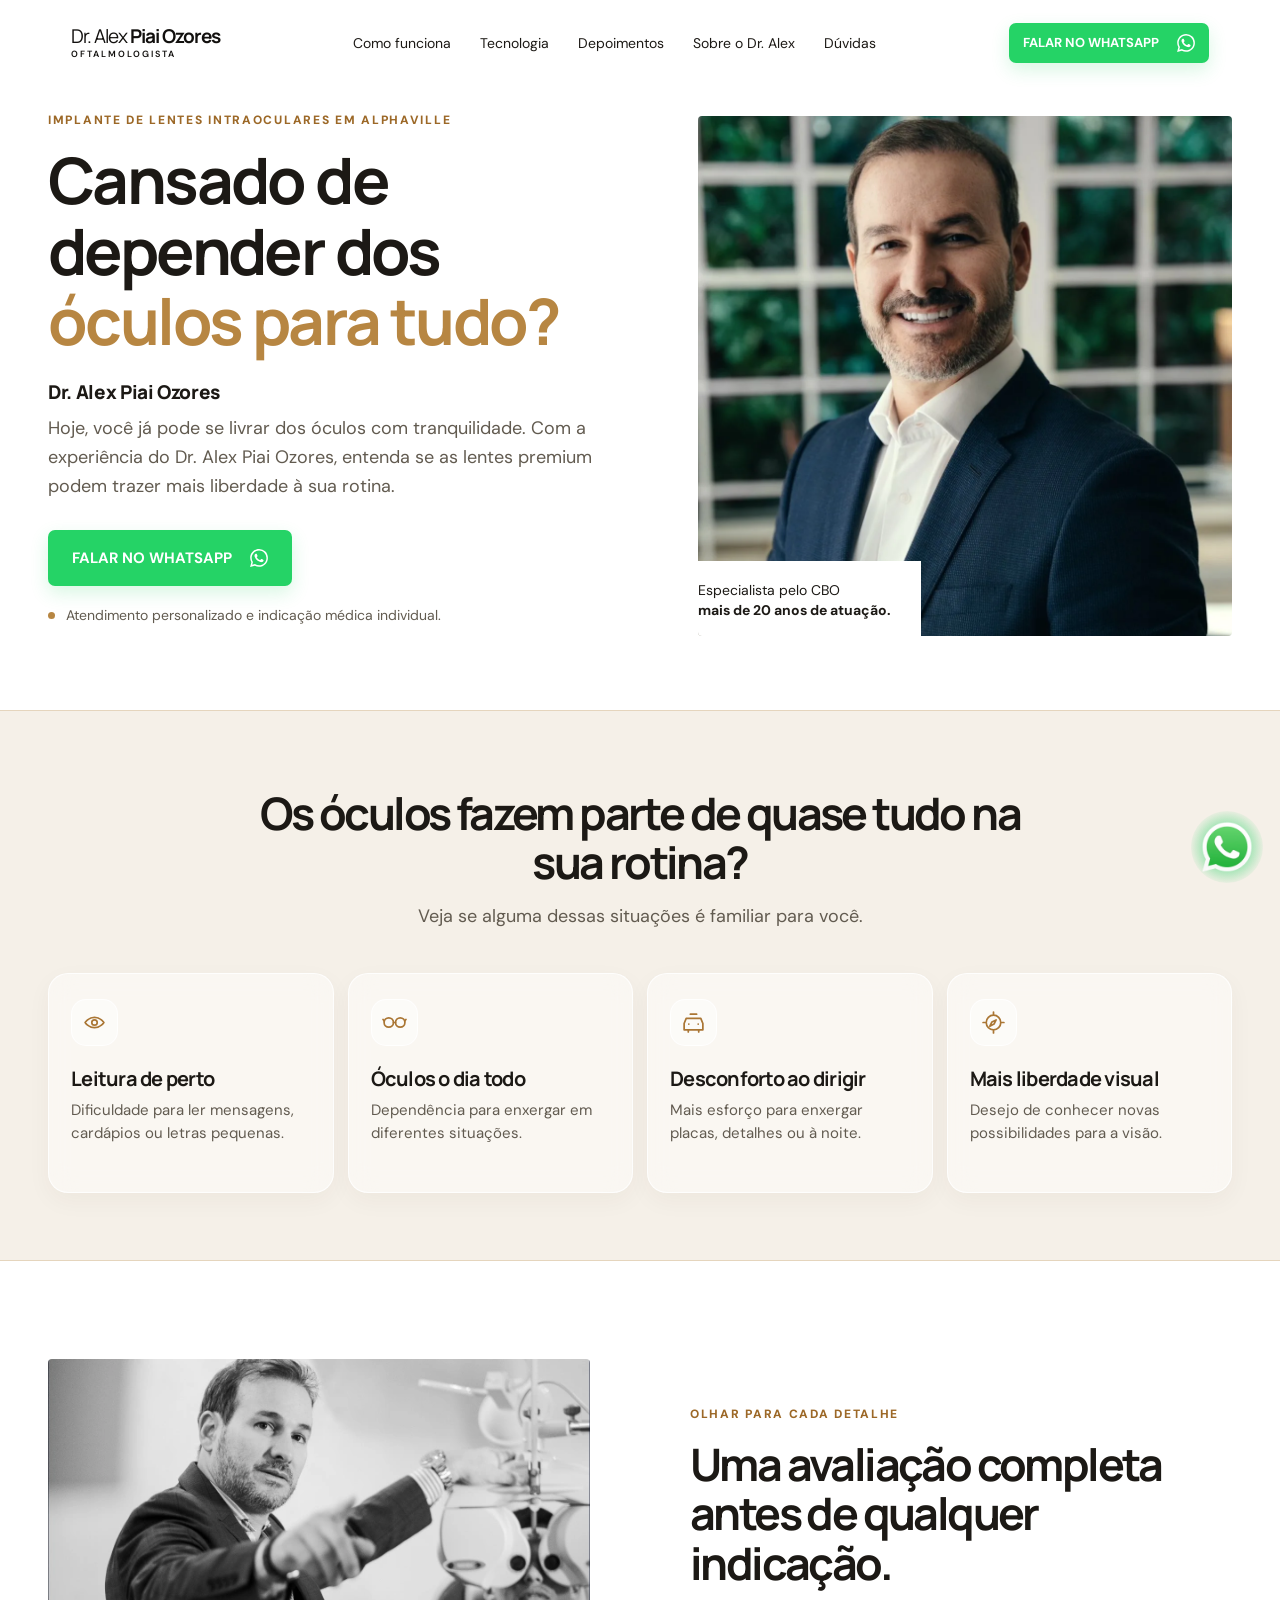
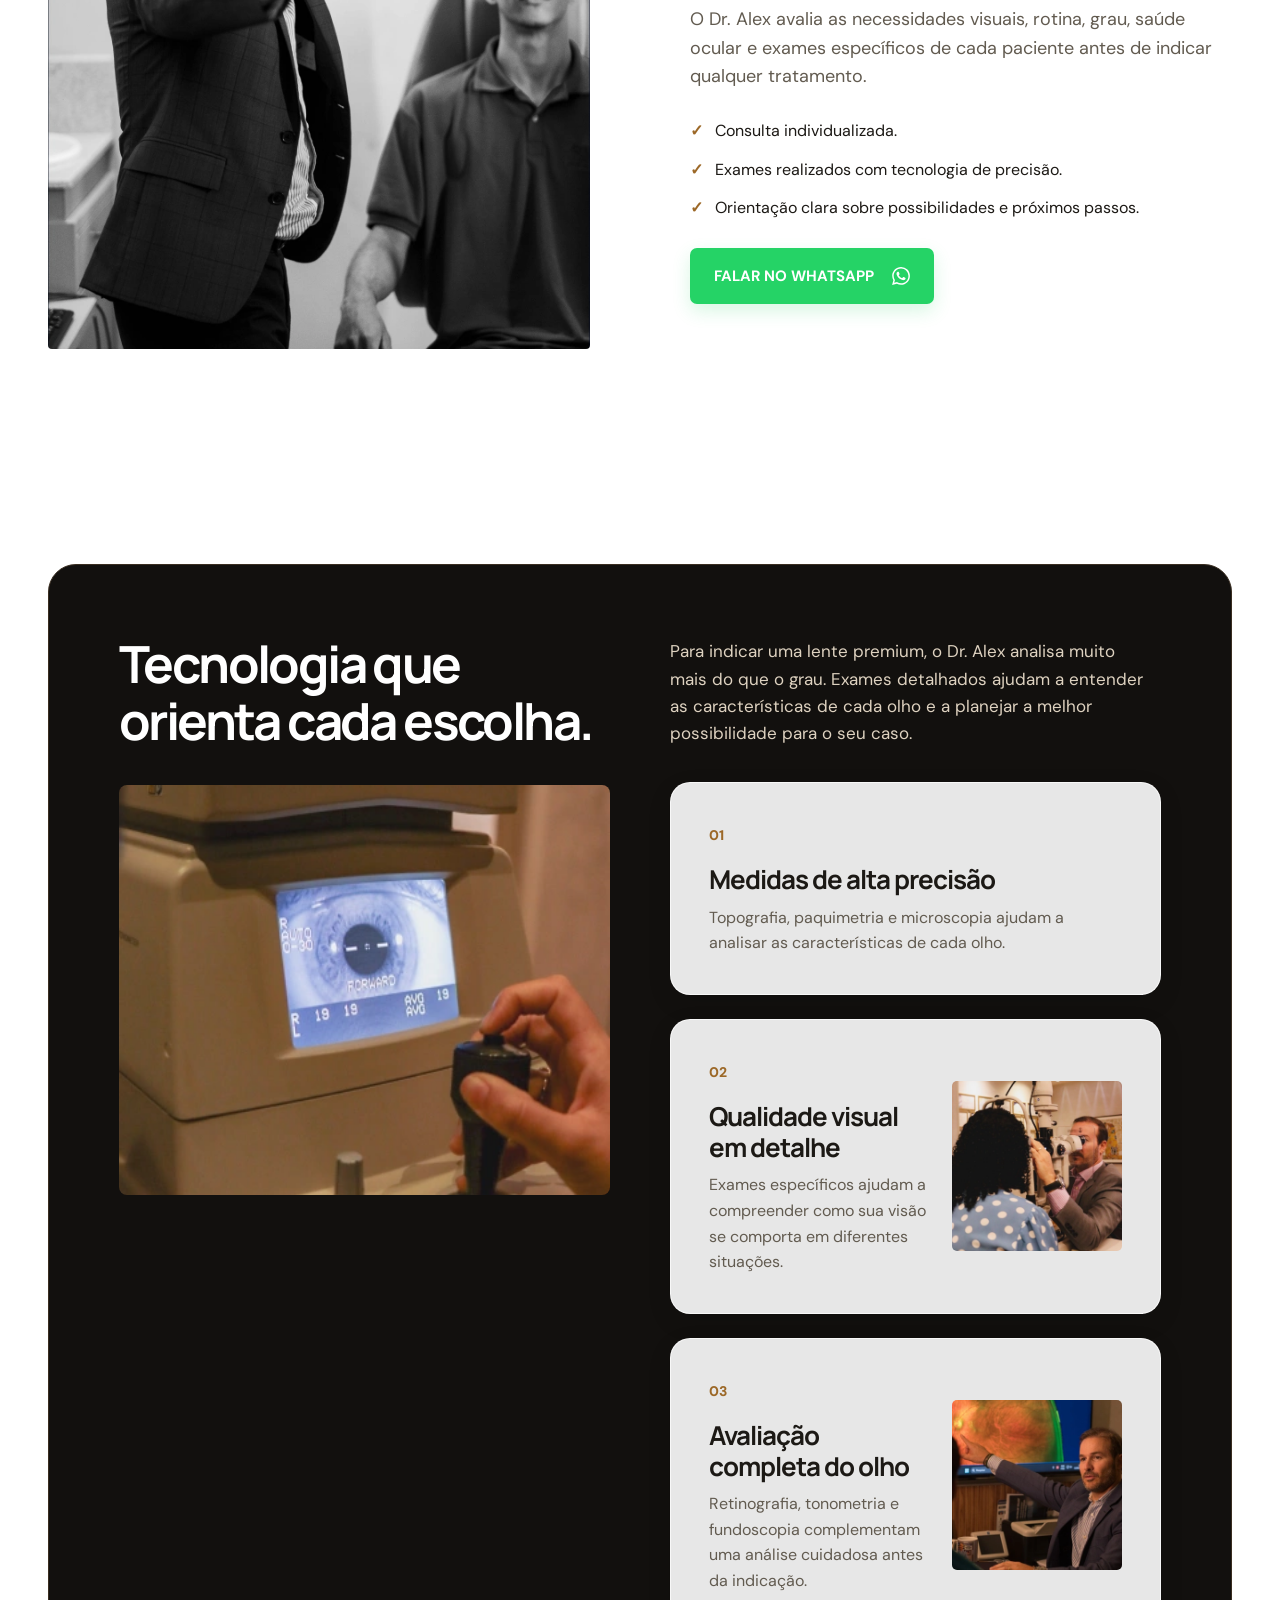
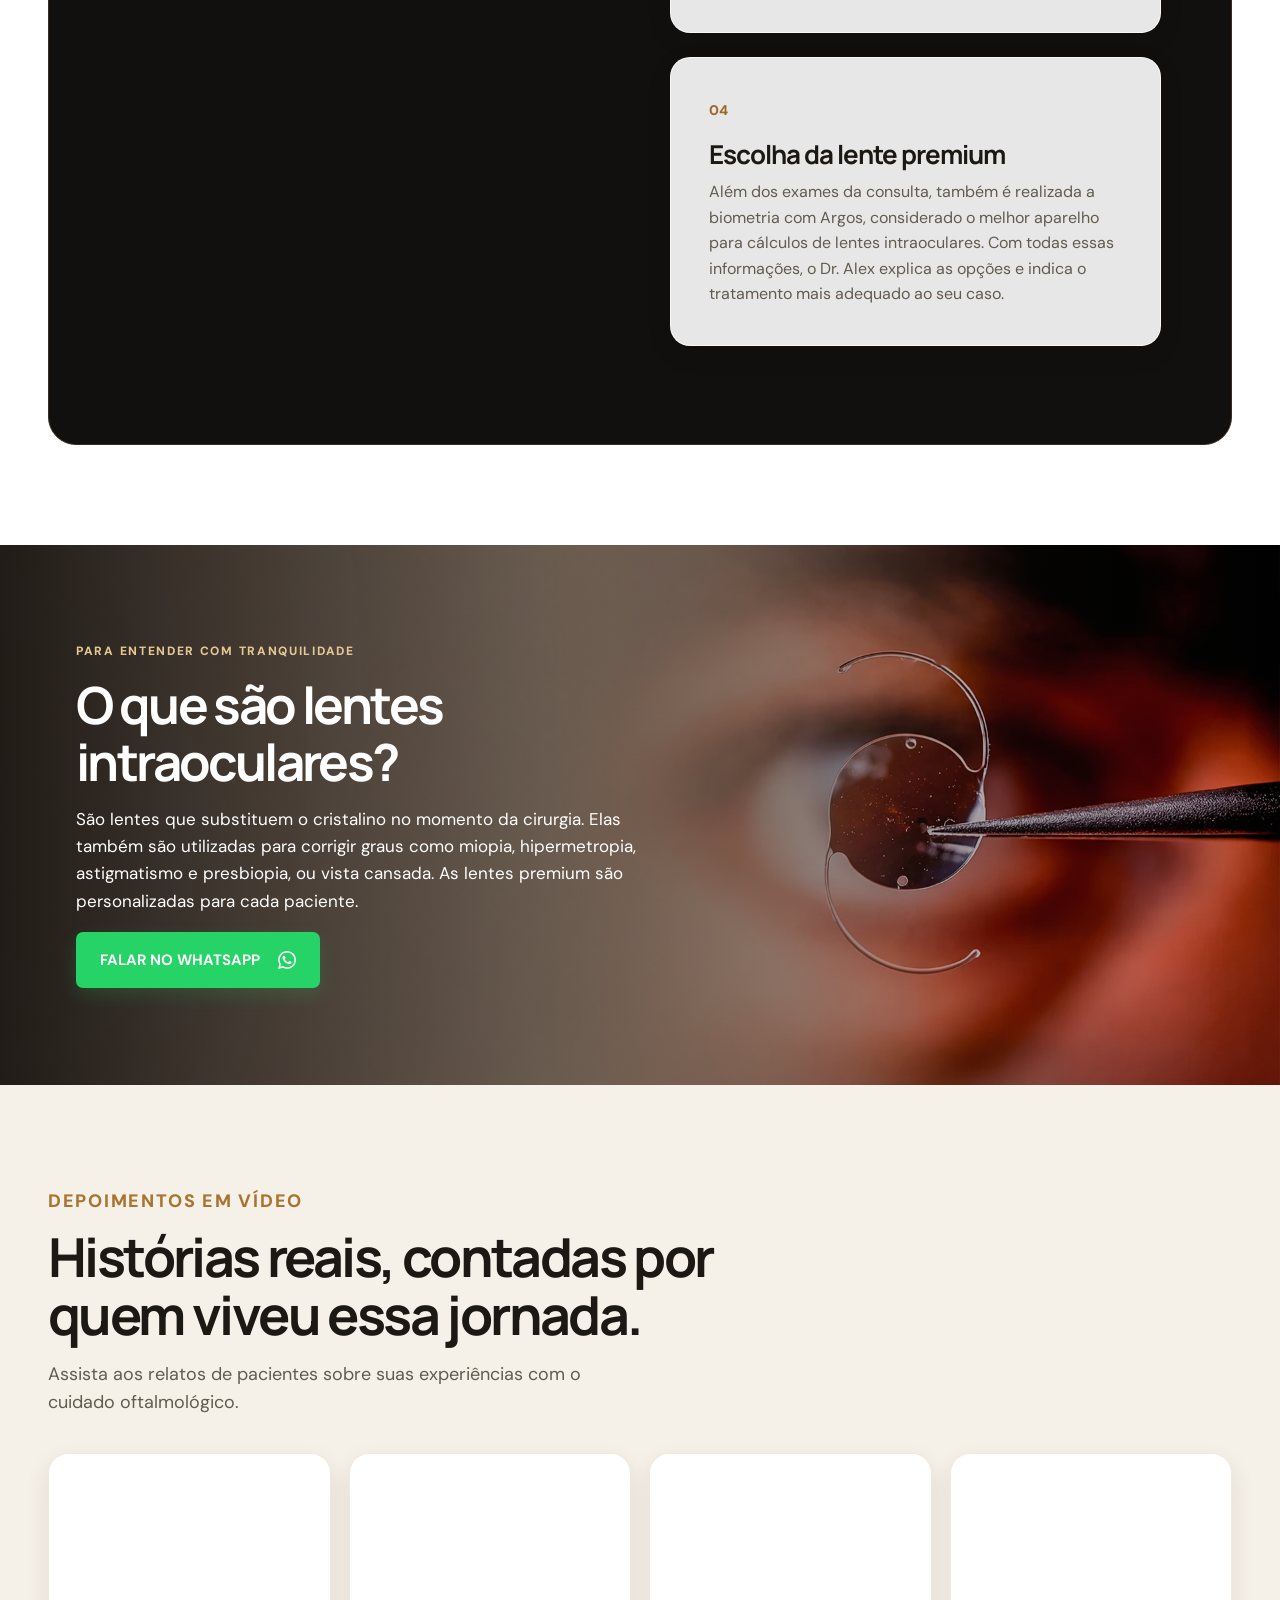
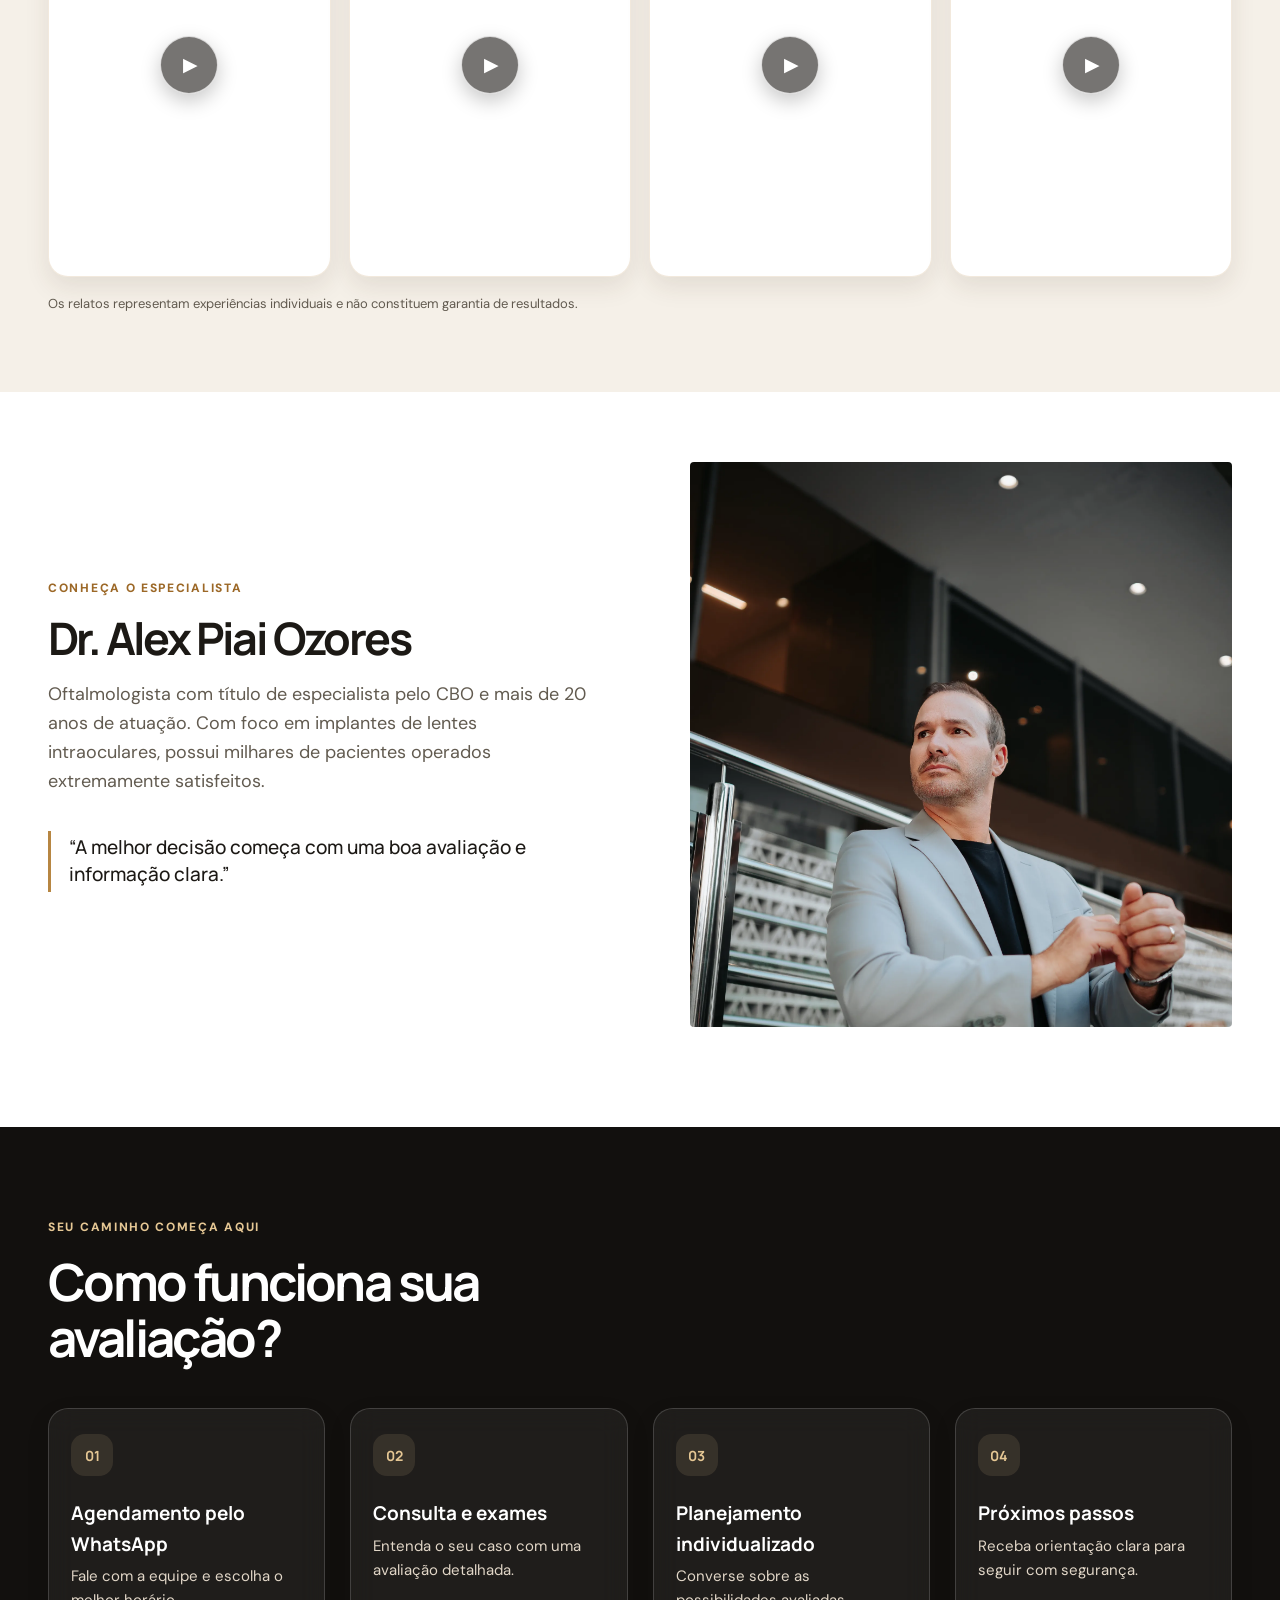
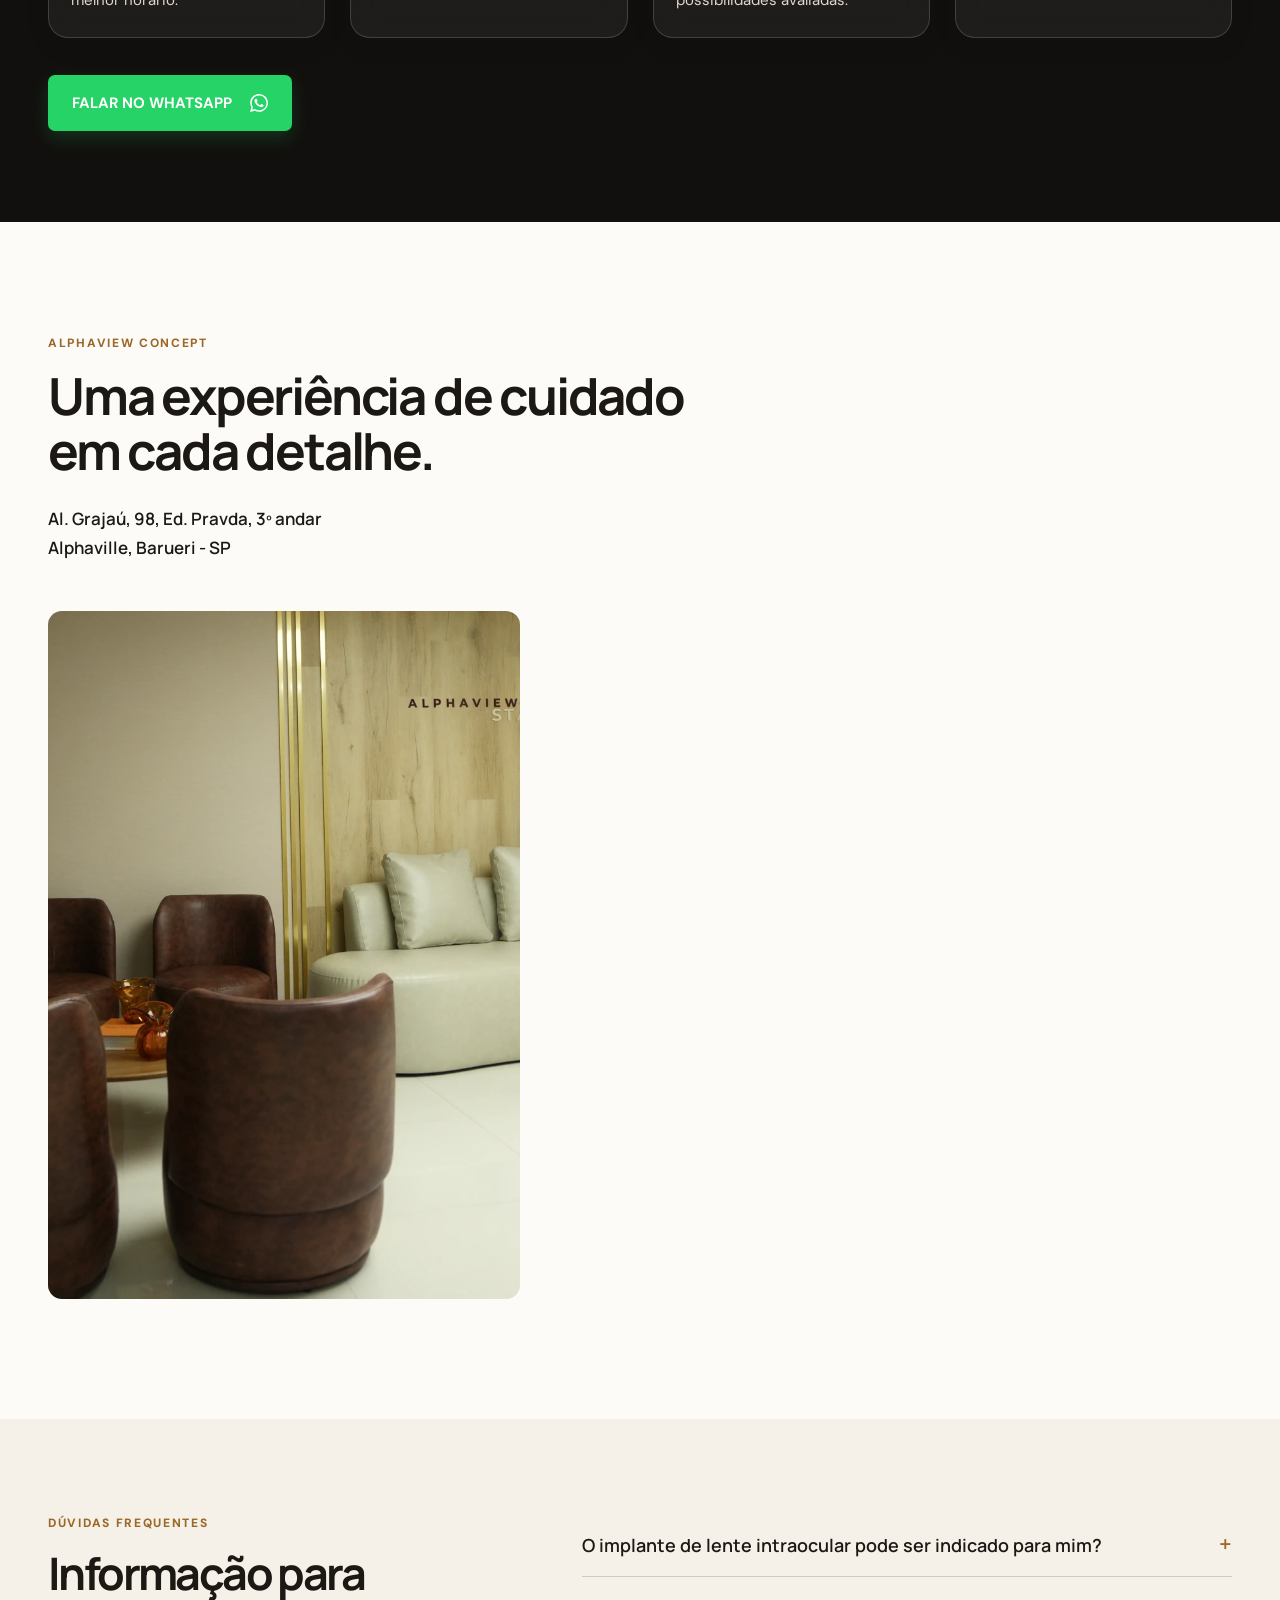
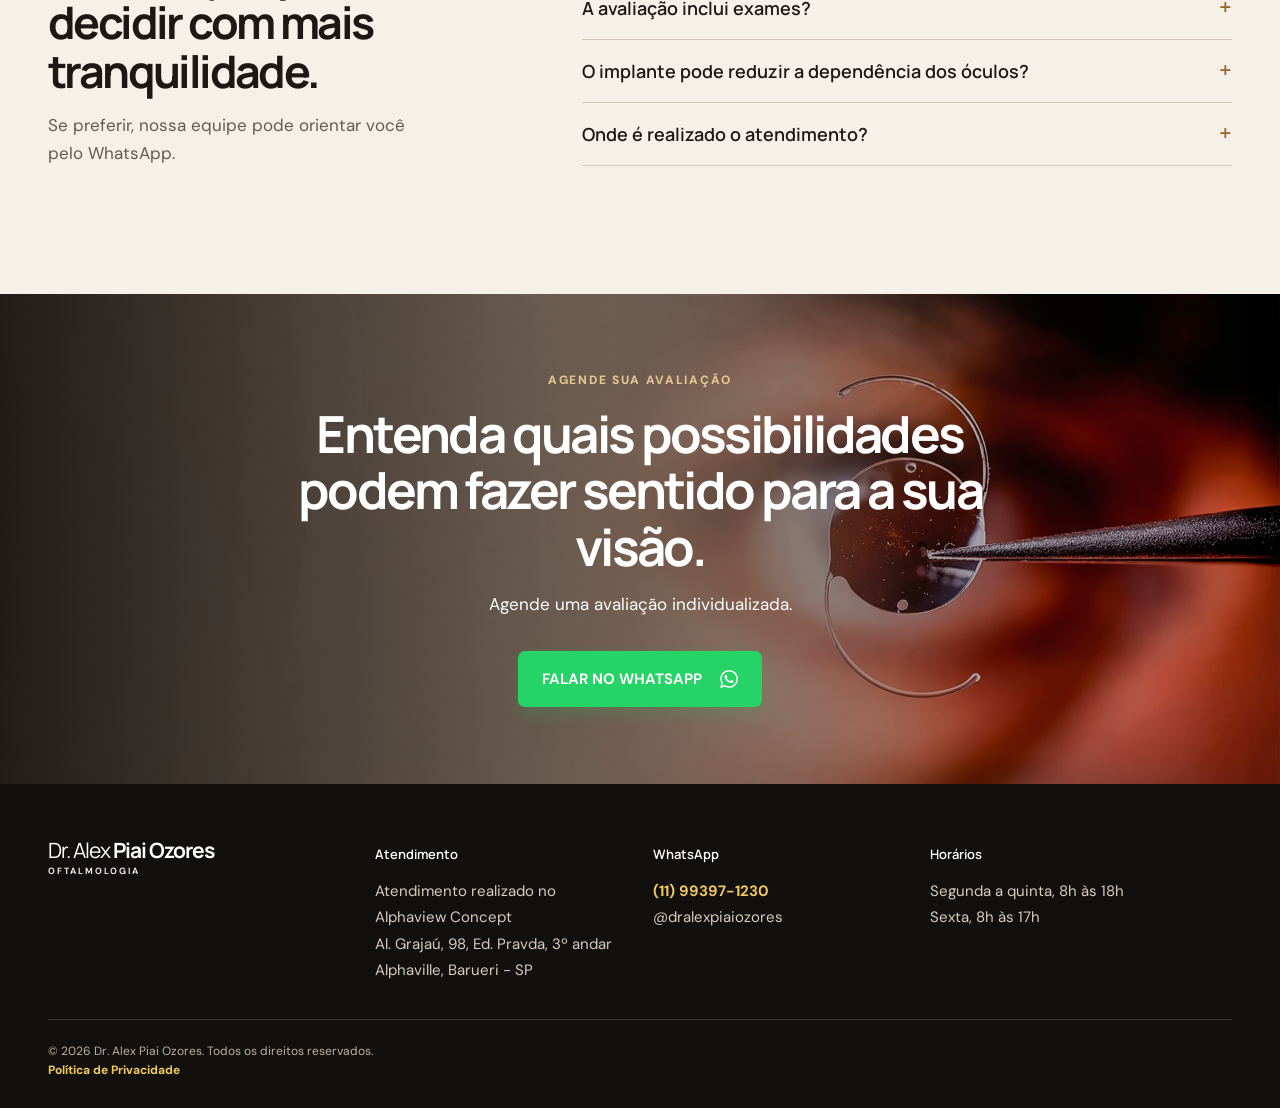
==== commit 0131a85a: "Restaura proporção compacta do CTA no menu" ====
--- a/index.html
+++ b/index.html
@@ -35,7 +35,7 @@
       <a href="#como-funciona">Como funciona</a><a href="#tecnologia">Tecnologia</a><a href="#depoimentos">Depoimentos</a><a href="#sobre">Sobre o Dr. Alex</a><a href="#duvidas">Dúvidas</a>
     </nav>
     <button class="menu-toggle" type="button" aria-label="Abrir menu" aria-expanded="false"><span></span><span></span><span></span></button>
-    <a class="button whatsapp-cta" href="https://api.whatsapp.com/send?phone=5511993971230&text=Ol%C3%A1%2C%20vim%20da%20p%C3%A1gina%20e%20gostaria%20de%20mais%20informa%C3%A7%C3%B5es%20sobre%20implante%20de%20lentes%20premium" target="_blank" rel="noopener">FALAR NO WHATSAPP <svg class="whatsapp-icon" viewBox="0 0 24 24" aria-hidden="true" focusable="false"><path d="M20.52 3.48A11.86 11.86 0 0 0 12.08 0C5.55 0 .25 5.3.25 11.83c0 2.09.55 4.13 1.59 5.92L.15 23.9l6.3-1.65a11.82 11.82 0 0 0 5.62 1.43h.01c6.52 0 11.82-5.3 11.82-11.82 0-3.16-1.23-6.13-3.38-8.38Zm-8.44 18.2h-.01a9.83 9.83 0 0 1-5.02-1.38l-.36-.21-3.74.98 1-3.65-.24-.38a9.84 9.84 0 0 1-1.51-5.21c0-5.43 4.42-9.85 9.87-9.85 2.64 0 5.11 1.02 6.97 2.88a9.79 9.79 0 0 1 2.88 6.98c0 5.44-4.42 9.86-9.88 9.86Zm5.4-7.39c-.3-.15-1.76-.87-2.03-.97-.27-.1-.47-.15-.67.15-.2.3-.76.97-.94 1.17-.17.2-.35.22-.65.07-.3-.15-1.26-.46-2.4-1.48a9.01 9.01 0 0 1-1.66-2.06c-.17-.3-.02-.46.13-.61.13-.13.3-.35.45-.52.15-.17.2-.3.3-.5.1-.2.05-.37-.02-.52-.08-.15-.67-1.62-.92-2.22-.24-.58-.49-.5-.67-.5h-.57c-.2 0-.52.08-.8.37-.27.3-1.04 1.02-1.04 2.49s1.07 2.89 1.22 3.09c.15.2 2.1 3.2 5.08 4.49.71.3 1.27.49 1.7.63.72.23 1.37.2 1.88.12.57-.08 1.76-.72 2.01-1.42.25-.7.25-1.3.17-1.42-.07-.12-.27-.2-.57-.35Z"/></svg></a>
+    <a class="button button-small whatsapp-cta" href="https://api.whatsapp.com/send?phone=5511993971230&text=Ol%C3%A1%2C%20vim%20da%20p%C3%A1gina%20e%20gostaria%20de%20mais%20informa%C3%A7%C3%B5es%20sobre%20implante%20de%20lentes%20premium" target="_blank" rel="noopener">FALAR NO WHATSAPP <svg class="whatsapp-icon" viewBox="0 0 24 24" aria-hidden="true" focusable="false"><path d="M20.52 3.48A11.86 11.86 0 0 0 12.08 0C5.55 0 .25 5.3.25 11.83c0 2.09.55 4.13 1.59 5.92L.15 23.9l6.3-1.65a11.82 11.82 0 0 0 5.62 1.43h.01c6.52 0 11.82-5.3 11.82-11.82 0-3.16-1.23-6.13-3.38-8.38Zm-8.44 18.2h-.01a9.83 9.83 0 0 1-5.02-1.38l-.36-.21-3.74.98 1-3.65-.24-.38a9.84 9.84 0 0 1-1.51-5.21c0-5.43 4.42-9.85 9.87-9.85 2.64 0 5.11 1.02 6.97 2.88a9.79 9.79 0 0 1 2.88 6.98c0 5.44-4.42 9.86-9.88 9.86Zm5.4-7.39c-.3-.15-1.76-.87-2.03-.97-.27-.1-.47-.15-.67.15-.2.3-.76.97-.94 1.17-.17.2-.35.22-.65.07-.3-.15-1.26-.46-2.4-1.48a9.01 9.01 0 0 1-1.66-2.06c-.17-.3-.02-.46.13-.61.13-.13.3-.35.45-.52.15-.17.2-.3.3-.5.1-.2.05-.37-.02-.52-.08-.15-.67-1.62-.92-2.22-.24-.58-.49-.5-.67-.5h-.57c-.2 0-.52.08-.8.37-.27.3-1.04 1.02-1.04 2.49s1.07 2.89 1.22 3.09c.15.2 2.1 3.2 5.08 4.49.71.3 1.27.49 1.7.63.72.23 1.37.2 1.88.12.57-.08 1.76-.72 2.01-1.42.25-.7.25-1.3.17-1.42-.07-.12-.27-.2-.57-.35Z"/></svg></a>
   </header>
 
   <main id="conteudo">
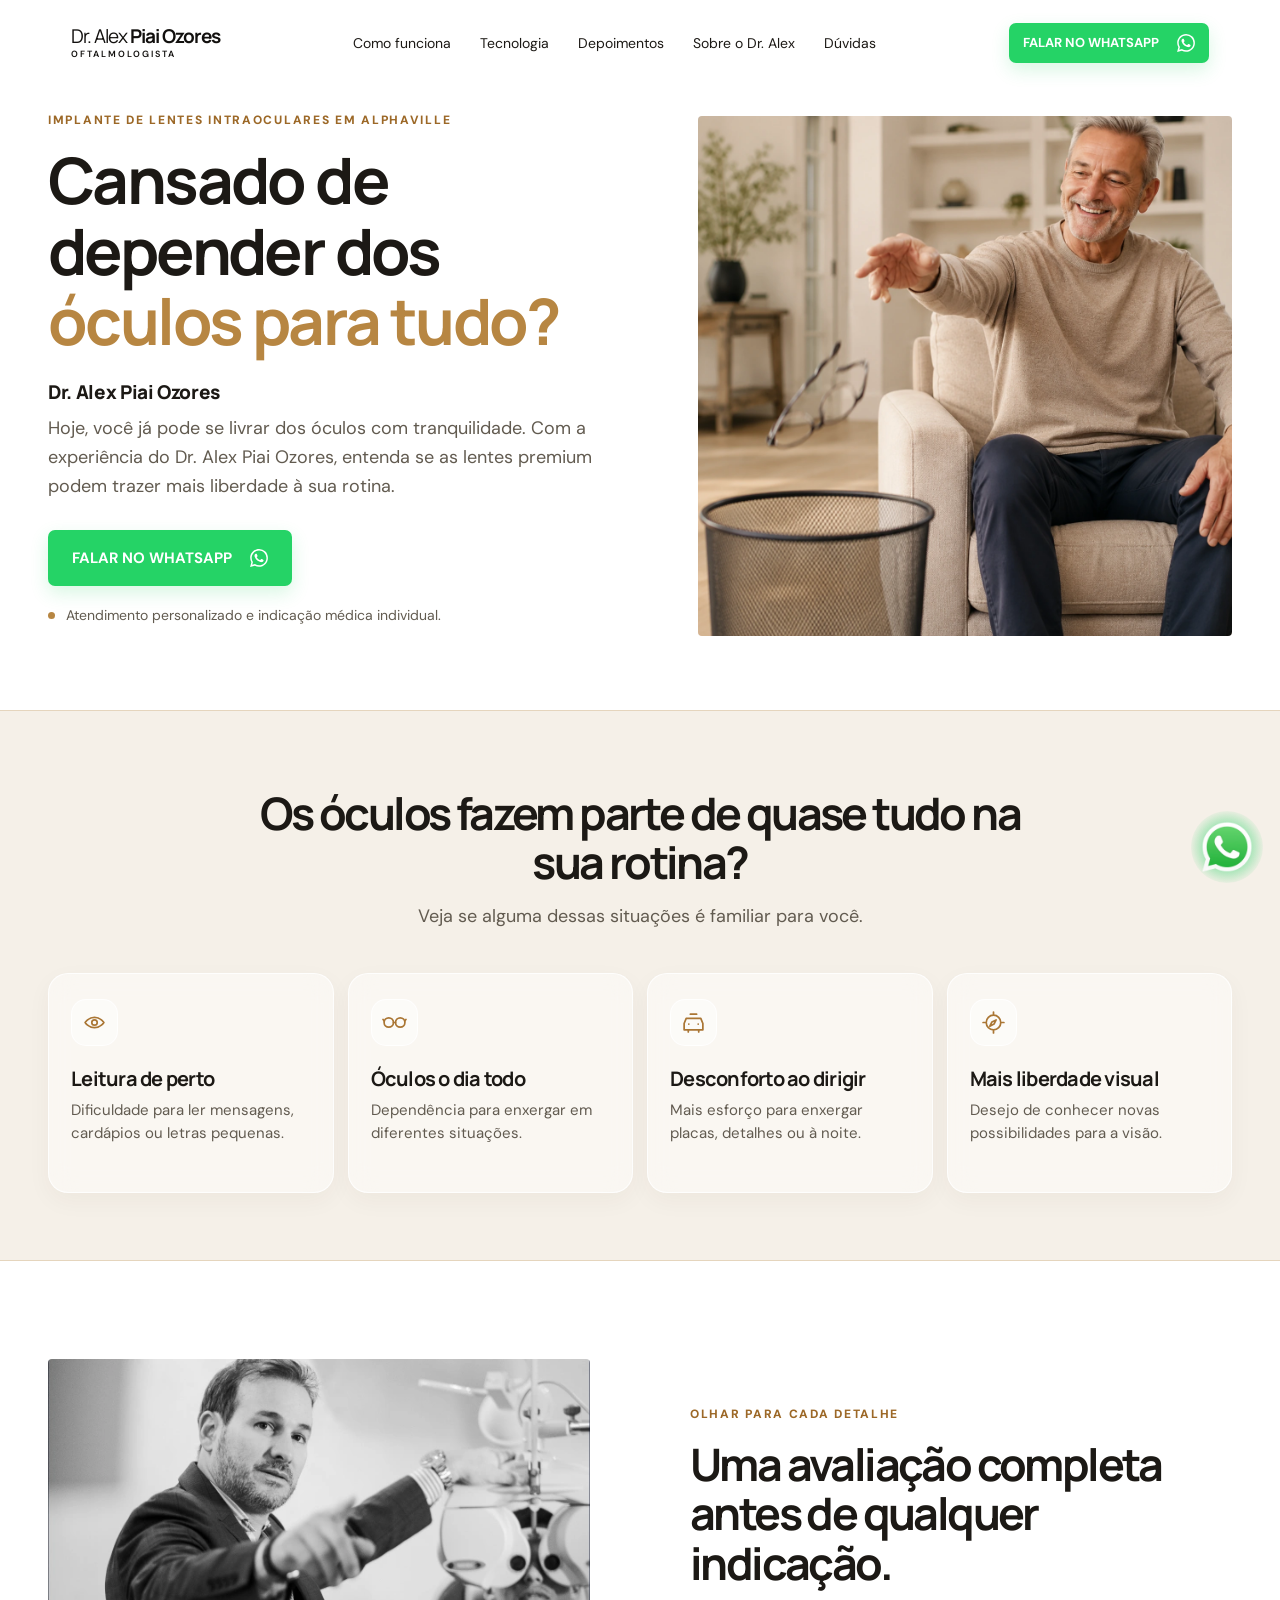
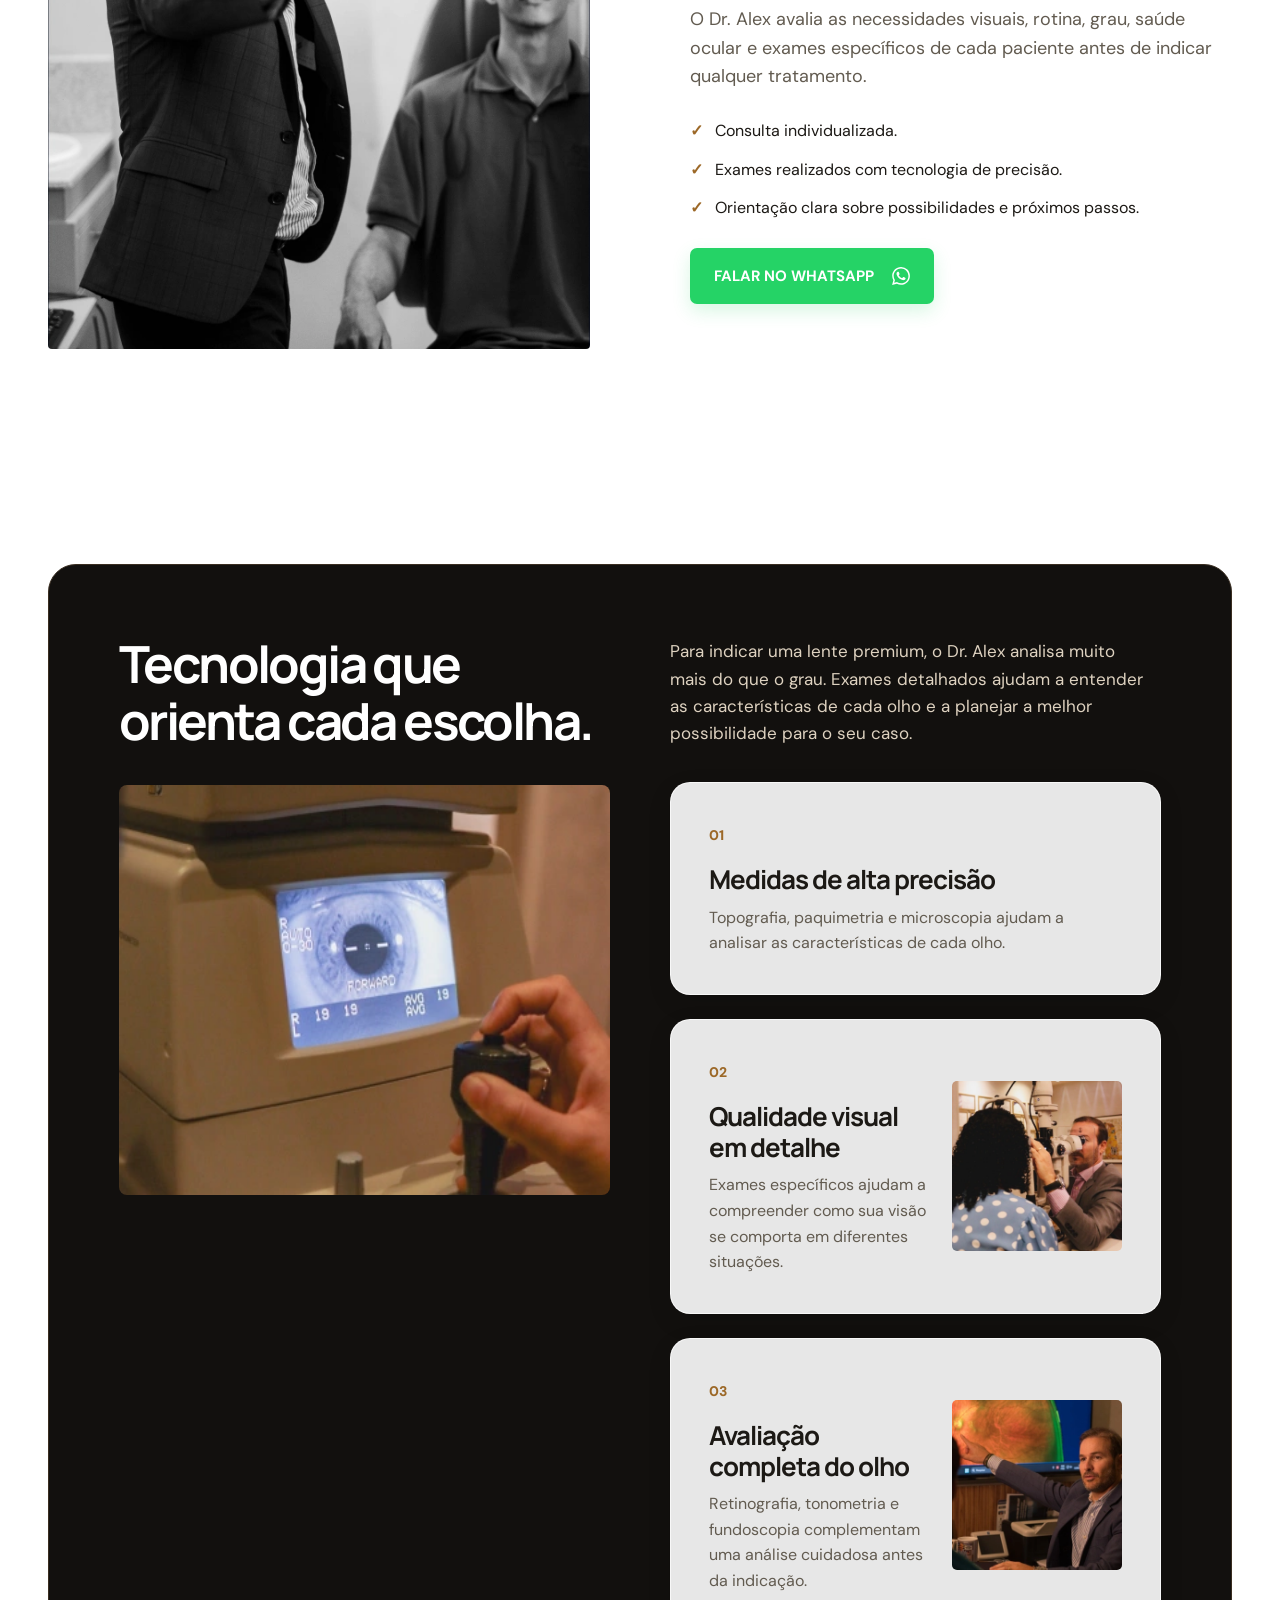
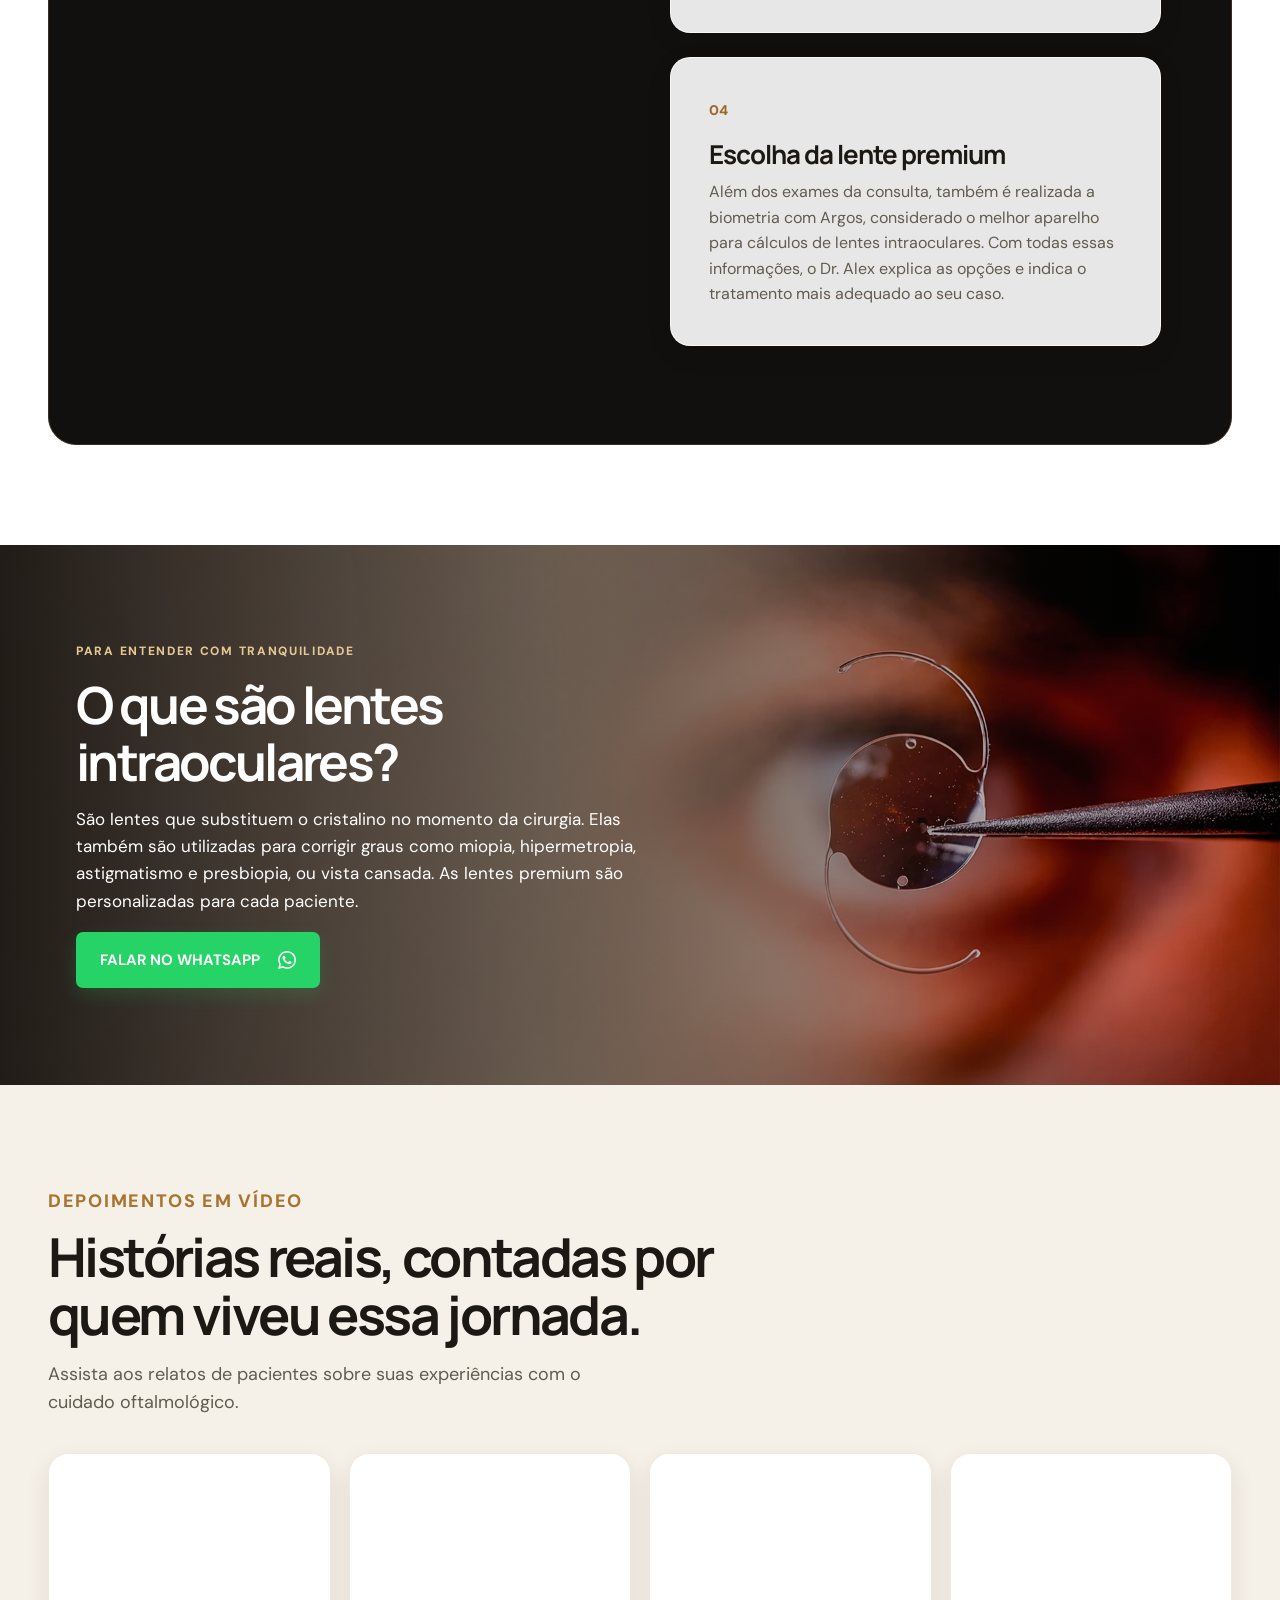
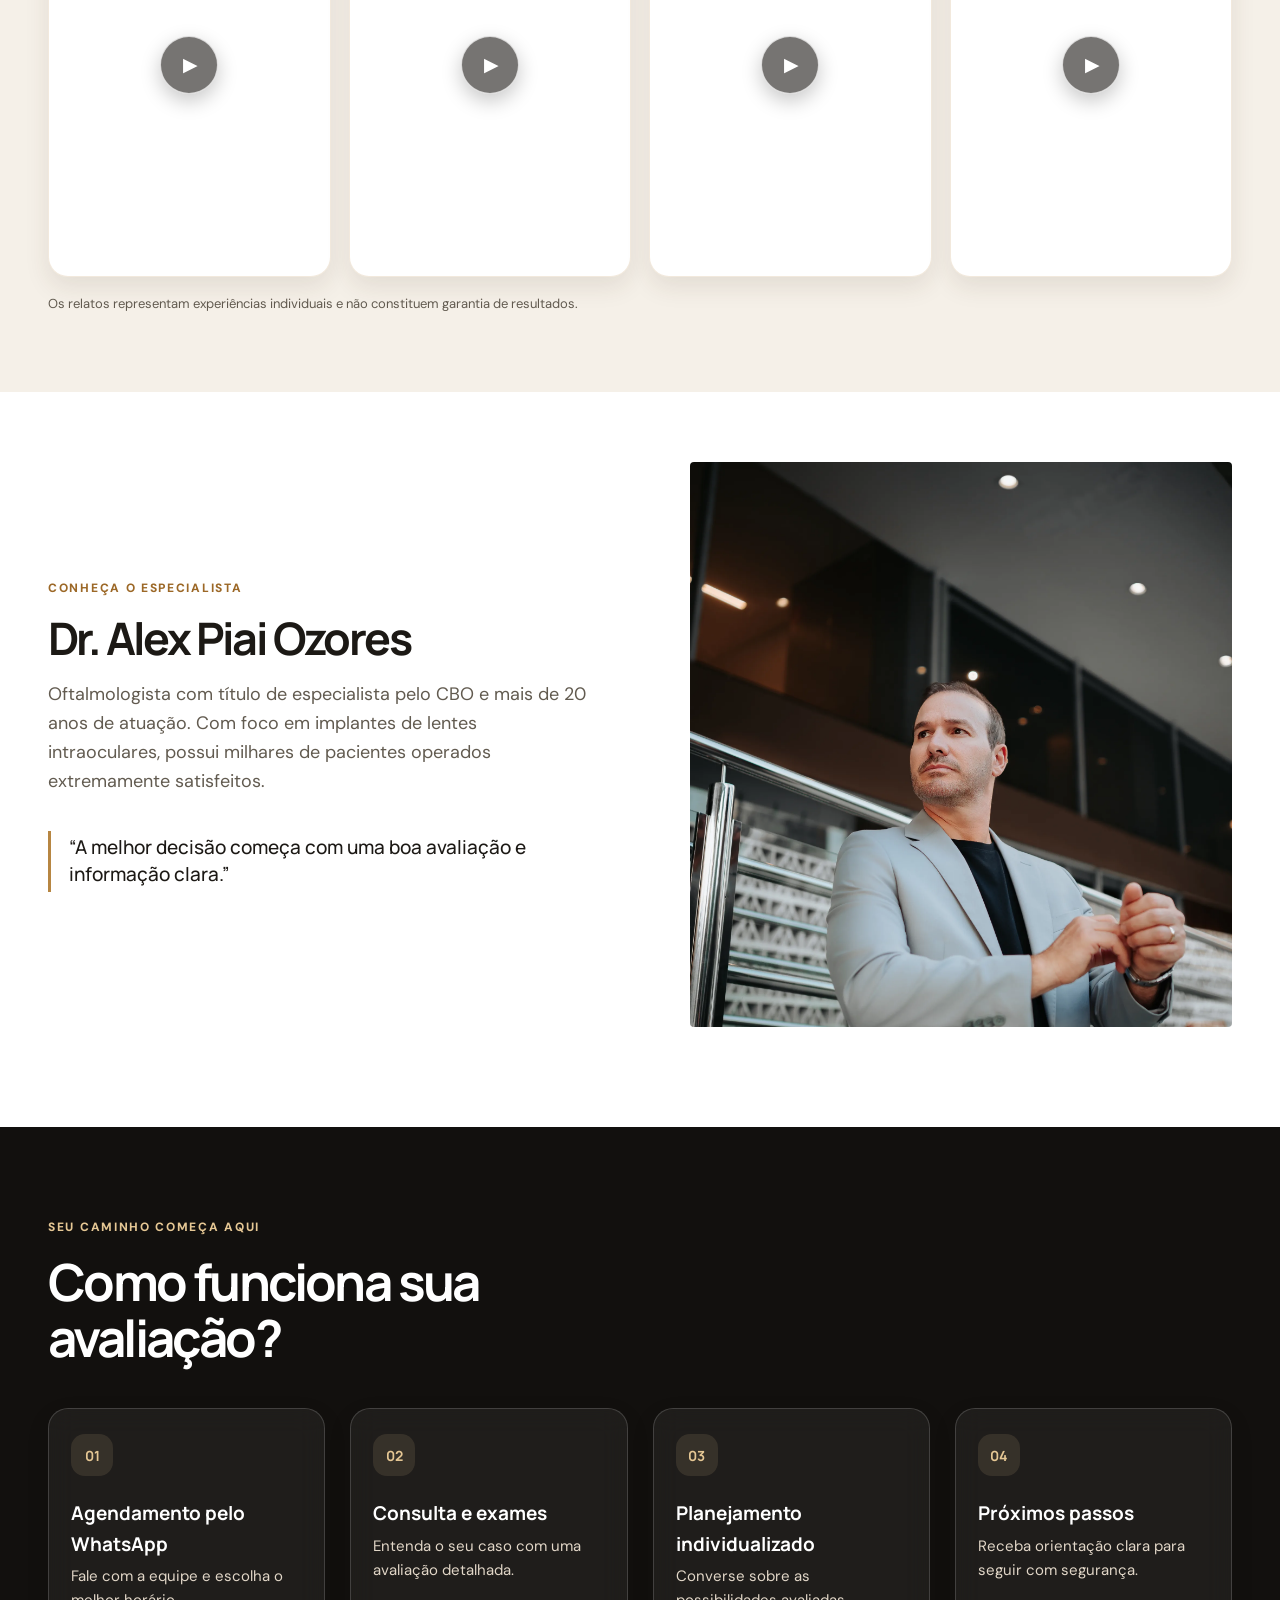
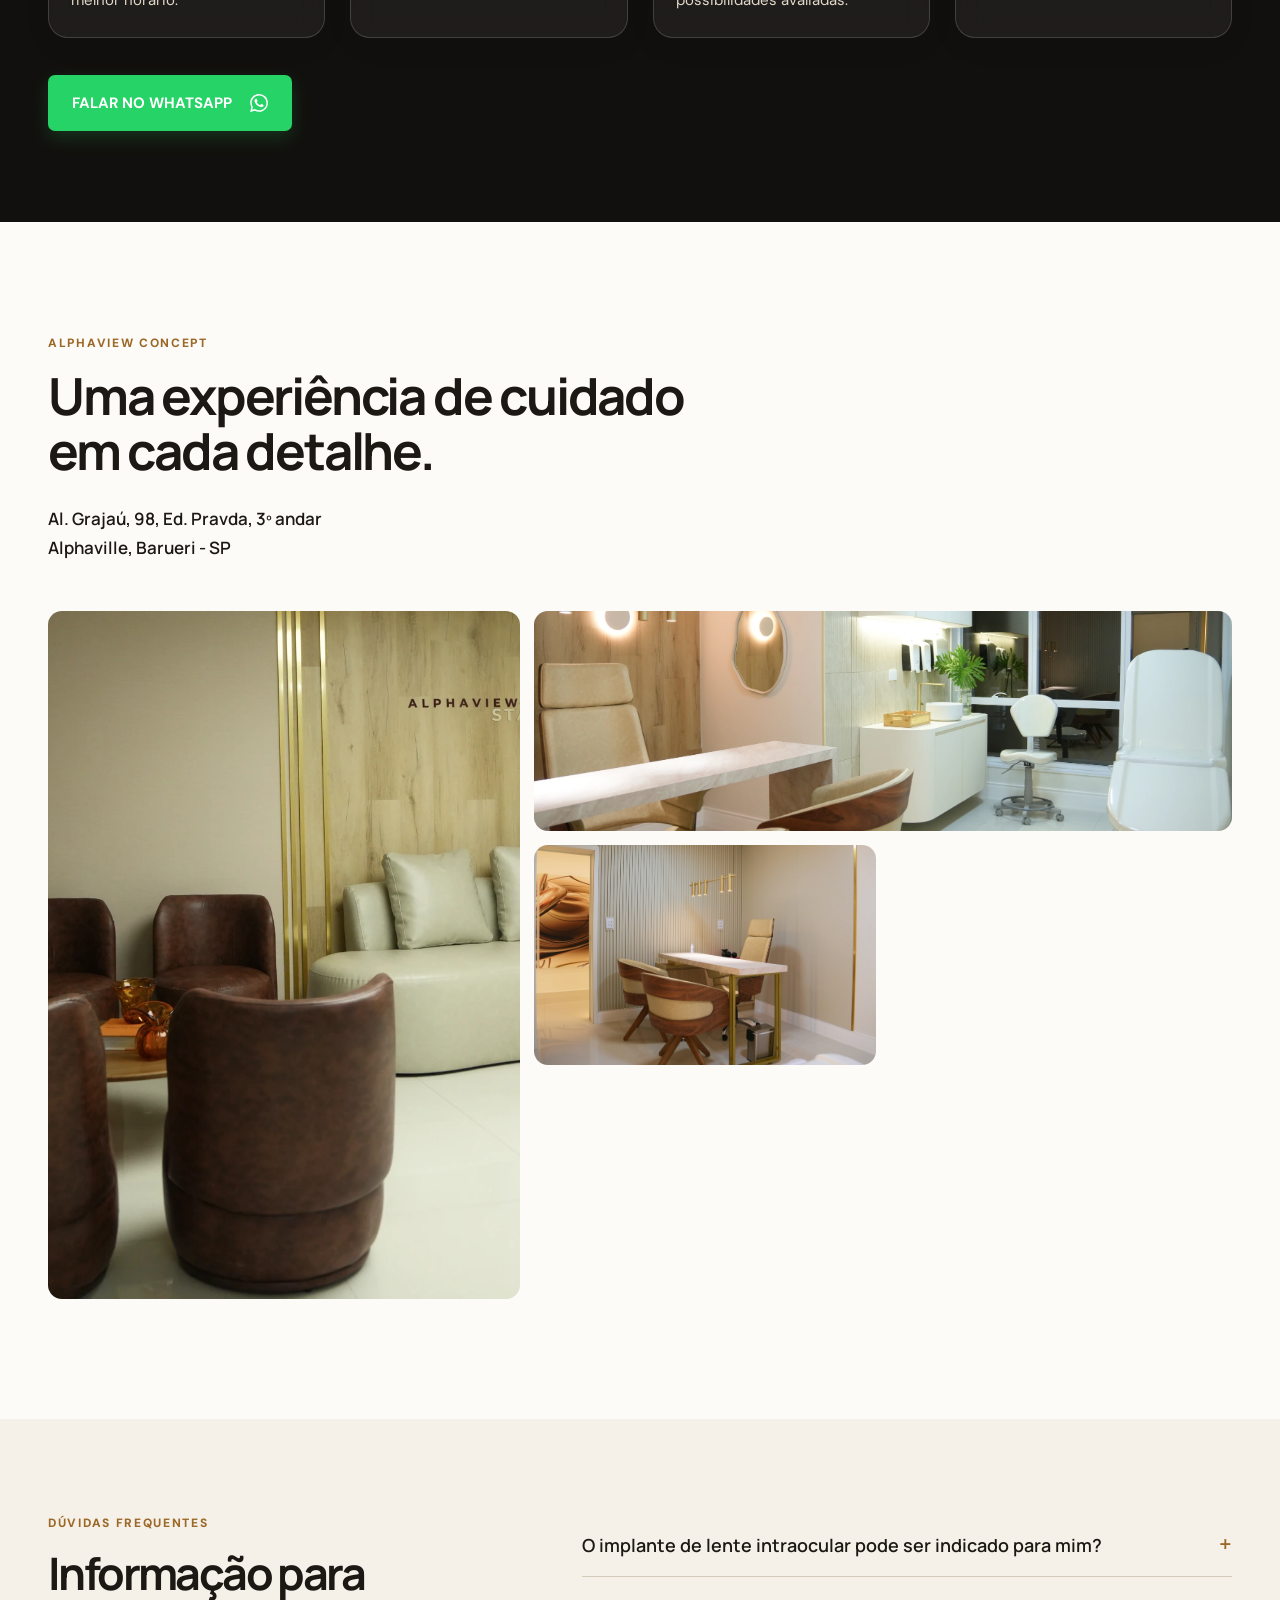
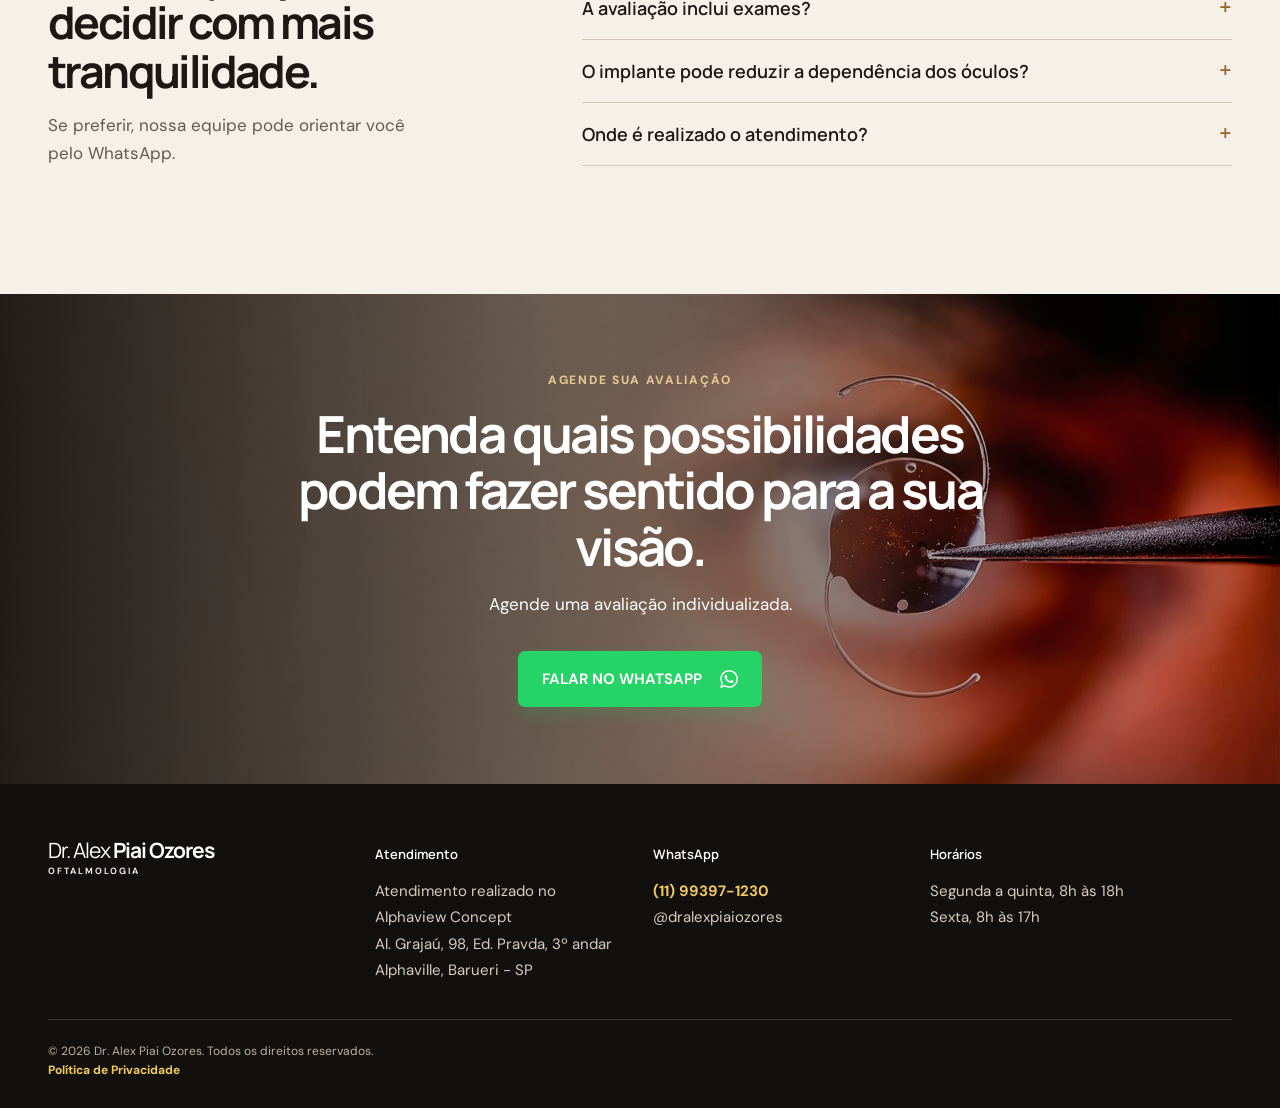
==== commit 5fd6000f: "Atualiza imagem da hero de Sao Paulo" ====
--- a/index.html
+++ b/index.html
@@ -24,7 +24,7 @@
   <link rel="preconnect" href="https://fonts.googleapis.com">
   <link rel="preconnect" href="https://fonts.gstatic.com" crossorigin>
   <link href="https://fonts.googleapis.com/css2?family=DM+Sans:wght@400;500;600;700&family=Manrope:wght@400;500;600;700;800&display=swap" rel="stylesheet">
-  <link rel="stylesheet" href="assets/css/main.min.css?v=whatsapp-cta-v1">
+  <link rel="stylesheet" href="assets/css/main.min.css?v=hero-sp-v1">
 </head>
 <body data-lp-market="sp">
   <noscript><img height="1" width="1" style="display:none" src="https://www.facebook.com/tr?id=1387568828019134&ev=PageView&noscript=1" alt=""></noscript>
@@ -48,7 +48,7 @@
         <a class="button whatsapp-cta" href="https://api.whatsapp.com/send?phone=5511993971230&text=Ol%C3%A1%2C%20vim%20da%20p%C3%A1gina%20e%20gostaria%20de%20mais%20informa%C3%A7%C3%B5es%20sobre%20implante%20de%20lentes%20premium" target="_blank" rel="noopener">FALAR NO WHATSAPP <svg class="whatsapp-icon" viewBox="0 0 24 24" aria-hidden="true" focusable="false"><path d="M20.52 3.48A11.86 11.86 0 0 0 12.08 0C5.55 0 .25 5.3.25 11.83c0 2.09.55 4.13 1.59 5.92L.15 23.9l6.3-1.65a11.82 11.82 0 0 0 5.62 1.43h.01c6.52 0 11.82-5.3 11.82-11.82 0-3.16-1.23-6.13-3.38-8.38Zm-8.44 18.2h-.01a9.83 9.83 0 0 1-5.02-1.38l-.36-.21-3.74.98 1-3.65-.24-.38a9.84 9.84 0 0 1-1.51-5.21c0-5.43 4.42-9.85 9.87-9.85 2.64 0 5.11 1.02 6.97 2.88a9.79 9.79 0 0 1 2.88 6.98c0 5.44-4.42 9.86-9.88 9.86Zm5.4-7.39c-.3-.15-1.76-.87-2.03-.97-.27-.1-.47-.15-.67.15-.2.3-.76.97-.94 1.17-.17.2-.35.22-.65.07-.3-.15-1.26-.46-2.4-1.48a9.01 9.01 0 0 1-1.66-2.06c-.17-.3-.02-.46.13-.61.13-.13.3-.35.45-.52.15-.17.2-.3.3-.5.1-.2.05-.37-.02-.52-.08-.15-.67-1.62-.92-2.22-.24-.58-.49-.5-.67-.5h-.57c-.2 0-.52.08-.8.37-.27.3-1.04 1.02-1.04 2.49s1.07 2.89 1.22 3.09c.15.2 2.1 3.2 5.08 4.49.71.3 1.27.49 1.7.63.72.23 1.37.2 1.88.12.57-.08 1.76-.72 2.01-1.42.25-.7.25-1.3.17-1.42-.07-.12-.27-.2-.57-.35Z"/></svg></a>
         <p class="microcopy"><i></i> Atendimento personalizado e indicação médica individual.</p>
       </div>
-      <div class="hero-image reveal"><img src="assets/dhhh.webp" alt="Dr. Alex Piai Ozores" width="1080" height="1080" fetchpriority="high" decoding="async"><div class="image-caption">Especialista pelo CBO<br><strong>mais de 20 anos de atuação.</strong></div></div>
+      <div class="hero-image reveal"><img class="hero-photo-sp" src="assets/homem_jogando_oculos_lixo.webp" alt="Homem jogando os óculos no cesto" width="1080" height="1080" fetchpriority="high" decoding="async"></div>
     </section>
 
     <section class="identification section reveal">
--- a/assets/css/main.min.css
+++ b/assets/css/main.min.css
@@ -1,2 +1,2 @@
-:root{--black:#12100e;--black2:#1c1813;--gold:#b78642;--gold-light:#e5c794;--paper:#f8f5ef;--text:#1c1915;--muted:#625b50;--line:#dfd5c5;--sans:'DM Sans',Arial,sans-serif;--display:'Manrope',Arial,sans-serif}*{box-sizing:border-box}html{scroll-behavior:smooth}body{margin:0;background:#fff;color:var(--text);font:17px/1.6 var(--sans)}img{display:block;width:100%;height:100%;object-fit:cover}.skip{position:absolute;left:-999px}.skip:focus{left:15px;top:15px;z-index:5;padding:10px;background:#fff}.header{height:90px;max-width:1240px;margin:auto;padding:0 28px;display:flex;align-items:center;justify-content:space-between;gap:24px}.brand,.footer-brand{color:var(--black);text-decoration:none;font:700 21px/1 var(--display);letter-spacing:-1px}.brand span,.footer-brand span{font-weight:400}.brand small,.footer-brand small{display:block;margin-top:6px;font:600 9px/1 var(--sans);letter-spacing:2px;text-transform:uppercase}.header nav{display:flex;gap:29px}.header nav a{color:var(--text);font-size:14px;text-decoration:none}.button{display:inline-flex;align-items:center;justify-content:center;gap:18px;padding:16px 24px;border-radius:7px;background:var(--gold);color:#fff;font-size:15px;font-weight:700;text-decoration:none;transition:.2s}.button:hover{background:#956224;transform:translateY(-2px)}.button span{font-size:18px}.button-small{padding:12px 17px;font-size:13px}.section{max-width:1240px;margin:auto;padding-left:28px;padding-right:28px}.hero{min-height:640px;padding-top:45px;padding-bottom:70px;display:grid;grid-template-columns:1.04fr .96fr;gap:72px;align-items:center}.eyebrow{margin:0 0 15px;color:#9c6827;font-size:12px;font-weight:800;letter-spacing:1.7px;text-transform:uppercase}.eyebrow.light{color:var(--gold-light)}h1,h2,h3{font-family:var(--display)}h1,h2{margin:0;letter-spacing:-2.6px;line-height:1.1}.hero h1{max-width:680px;font-size:clamp(42px,5vw,68px)}.hero h1 em{color:var(--gold);font-style:normal}.signature{margin:22px 0 9px;font:600 17px var(--display)}.lead{max-width:565px;margin:0 0 29px;color:var(--muted);font-size:18px}.microcopy{margin-top:18px;color:var(--muted);font-size:14px}.microcopy i{display:inline-block;width:7px;height:7px;margin:0 7px 1px 0;border-radius:50%;background:var(--gold)}.hero-image{position:relative;height:520px;overflow:hidden;border-radius:4px}.hero-image img{object-position:center 25%}.image-caption{position:absolute;bottom:0;left:0;padding:20px 30px 15px 0;background:#fff;font-size:14px;line-height:1.4}.identification{padding-top:70px;padding-bottom:115px}.identification h2,.assessment h2,.benefits h2,.about h2,.facility h2,.faq h2{max-width:680px;font-size:clamp(34px,3.5vw,49px)}.situation-grid{display:grid;grid-template-columns:repeat(4,1fr);gap:14px;margin-top:43px}.situation-grid article{min-height:165px;padding:23px;border:1px solid var(--line);border-radius:8px}.situation-grid b,.steps b{color:#9c6827;font:700 14px var(--display)}.situation-grid p{margin:25px 0 0;font-size:17px;line-height:1.4}.closing{max-width:650px;margin-top:30px;color:var(--muted);font-size:17px}.two-col{display:grid;grid-template-columns:1fr 1fr;gap:100px;align-items:center}.assessment{max-width:none;padding:92px max(28px,calc((100vw - 1184px)/2));background:var(--paper)}.portrait{height:590px;overflow:hidden;border-radius:4px}.assessment-copy>p:not(.eyebrow),.about-copy>p:not(.eyebrow),.facility-copy>p:not(.eyebrow){color:var(--muted);font-size:18px}.check-list{padding:0;margin:27px 0;list-style:none}.check-list li{margin:13px 0;font-size:16px}.check-list li:before{content:'✓';margin-right:12px;color:#9c6827;font-weight:bold}.text-link{display:inline-flex;gap:14px;padding-bottom:5px;border-bottom:1px solid #d7b37a;color:#925f1e;font-size:16px;font-weight:700;text-decoration:none}.technology-wrap{padding-top:100px;padding-bottom:100px}.technology{display:grid;grid-template-columns:1fr 1fr;gap:60px;padding:70px;border:1px solid #3a2e21;border-radius:28px;background:var(--black);color:#fff}.technology h2,.lens-banner h2,.steps h2,.final-cta h2{max-width:540px;font-size:clamp(37px,4vw,54px)}.tech-sticky{position:sticky;top:25px}.tech-sticky img{height:375px;margin-top:37px;border-radius:8px}.tech-cards>p{max-width:480px;margin:3px 0 35px;color:#ded2c0;font-size:17px}.tech-card{margin:17px 0;padding:33px;border:1px solid #e7d8c4;border-radius:9px;background:#fff;color:var(--text)}.tech-card span{color:#9c6827;font-size:14px;font-weight:800}.tech-card h3{margin:16px 0 9px;font-size:26px;letter-spacing:-1px;line-height:1.2}.tech-card p{margin:0;color:var(--muted);font-size:15px}.tech-card.with-image{display:grid;grid-template-columns:1fr 130px;gap:20px;align-items:center}.tech-card.with-image img{height:130px;border-radius:5px}.lens-banner,.final-cta{position:relative;max-width:none;height:540px;overflow:hidden;color:#fff}.lens-banner>img,.final-cta>img{position:absolute;inset:0}.lens-banner:after,.final-cta:after{position:absolute;inset:0;content:'';background:linear-gradient(90deg,rgba(15,12,9,.92),rgba(15,12,9,.56),rgba(15,12,9,.1))}.lens-banner>div,.final-cta>div{position:relative;z-index:1;display:flex;flex-direction:column;align-items:flex-start;justify-content:center;height:100%;padding:0 max(28px,calc((100vw - 1184px)/2))}.lens-banner>div>*{max-width:580px}.lens-banner p:not(.eyebrow),.final-cta p:not(.eyebrow){max-width:600px;font-size:17px}.button-white{margin-top:13px;background:#ead7b0;color:var(--black)}.button-white:hover{background:#fff3d9}.benefits{padding-top:110px;padding-bottom:115px}.benefits h2{margin-bottom:50px}.benefit-grid{display:grid;grid-template-columns:repeat(4,1fr);gap:25px}.benefit-grid article{padding-top:21px;border-top:1px solid var(--line)}.benefit-grid i{color:#9c6827;font-size:23px;font-style:normal}.benefit-grid h3{margin:17px 0 7px;font-size:20px;letter-spacing:-.5px}.benefit-grid p{margin:0;color:var(--muted);font-size:15px}.about{padding-top:70px;padding-bottom:100px}.about-photo{height:565px;overflow:hidden;border-radius:4px}.about-photo img{object-position:center 35%}.quote{margin-top:35px!important;padding:3px 0 3px 18px;border-left:3px solid var(--gold);color:var(--text)!important;font:500 19px/1.45 var(--display)!important}.steps{max-width:none;padding:91px max(28px,calc((100vw - 1184px)/2));background:var(--black);color:#fff}.steps h2{margin-bottom:43px}.steps-grid{display:grid;grid-template-columns:repeat(4,1fr);gap:25px;margin-bottom:37px}.steps-grid article{padding-top:21px;border-top:1px solid rgba(255,255,255,.28)}.steps-grid b{color:var(--gold-light)}.steps-grid h3{margin:17px 0 5px;font-size:19px}.steps-grid p{margin:0;color:#e2d7c8;font-size:15px}.facility{padding-top:120px;padding-bottom:120px}.facility-photo{height:510px;overflow:hidden;border-radius:4px}.facility address{margin:28px 0;font:600 17px/1.7 var(--display)}.facility address small{color:var(--muted);font:400 14px var(--sans)}.faq{display:grid;grid-template-columns:.8fr 1.2fr;gap:100px;max-width:none;padding:95px max(28px,calc((100vw - 1184px)/2)) 110px;background:var(--paper)}.faq>div>p:not(.eyebrow){max-width:370px;color:var(--muted)}.accordions details{padding:19px 0;border-bottom:1px solid #d5cbbb}.accordions summary{display:flex;justify-content:space-between;gap:15px;list-style:none;cursor:pointer;font:600 18px var(--display)}.accordions summary::-webkit-details-marker{display:none}.accordions summary span{color:#9c6827;font-size:22px;line-height:1}.accordions details[open] summary span{transform:rotate(45deg)}.accordions p{margin:13px 35px 0 0;color:var(--muted);font-size:15px}.final-cta{height:490px}.final-cta>div{align-items:center;text-align:center}.final-cta h2{max-width:720px}.final-cta .button{margin-top:16px}footer{display:grid;grid-template-columns:1.2fr 1fr 1fr 1.2fr;gap:25px;padding:56px max(28px,calc((100vw - 1184px)/2)) 28px;background:var(--black);color:#d8cdbf}footer .footer-brand{color:#fff}footer b{color:#fff;font:600 13px var(--display)}footer p{margin:11px 0;font-size:15px;line-height:1.75}.copyright{grid-column:1/-1;padding-top:22px;border-top:1px solid rgba(255,255,255,.16);color:#bfb2a1;font-size:12px}.whatsapp-float{display:none;position:fixed;right:18px;bottom:18px;z-index:4;width:56px;height:56px;align-items:center;justify-content:center;border-radius:50%;background:var(--gold);box-shadow:0 6px 18px rgba(0,0,0,.22);color:#fff;font-size:30px;text-decoration:none}.reveal{opacity:0;transform:translateY(17px);transition:.6s ease}.reveal.show{opacity:1;transform:none}@media(max-width:820px){body{font-size:16px}.header{height:72px;padding:0 20px}.header nav,.header .button{display:none}.section{padding-left:20px;padding-right:20px}.hero{grid-template-columns:1fr;gap:35px;min-height:0;padding-top:38px;padding-bottom:56px}.hero h1{font-size:43px;letter-spacing:-2px}.lead,.assessment-copy>p:not(.eyebrow),.about-copy>p:not(.eyebrow),.facility-copy>p:not(.eyebrow){font-size:17px}.hero-image{height:430px}.identification{padding-top:55px;padding-bottom:65px}.situation-grid{grid-template-columns:1fr 1fr;gap:10px;margin-top:28px}.situation-grid article{min-height:140px;padding:17px}.situation-grid p{margin-top:18px;font-size:16px}.two-col{grid-template-columns:1fr;gap:35px}.assessment{padding:60px 20px}.portrait{height:440px}.assessment-copy h2,.identification h2,.benefits h2,.about h2,.facility h2,.faq h2{font-size:35px;letter-spacing:-1.8px}.technology-wrap{padding:60px 20px}.technology{grid-template-columns:1fr;gap:28px;padding:36px 20px;border-radius:20px}.tech-sticky{position:static}.tech-sticky img{height:330px;margin-top:28px}.tech-card{padding:25px 20px}.lens-banner,.final-cta{height:600px}.lens-banner>img,.final-cta>img{object-position:66% center}.lens-banner:after,.final-cta:after{background:rgba(15,12,9,.76)}.lens-banner>div,.final-cta>div{padding:35px 20px}.lens-banner h2,.steps h2,.final-cta h2,.technology h2{font-size:37px;letter-spacing:-1.8px}.benefits{padding-top:60px;padding-bottom:65px}.benefit-grid,.steps-grid{grid-template-columns:1fr 1fr;gap:25px 18px}.about{padding-top:50px;padding-bottom:60px}.about-photo{height:490px;grid-row:1}.steps{padding:60px 20px}.facility{padding-top:60px;padding-bottom:65px}.facility-photo{height:400px}.faq{grid-template-columns:1fr;gap:35px;padding:60px 20px}.final-cta{height:550px}footer{grid-template-columns:1fr 1fr;gap:27px 15px;padding:45px 20px 25px}.whatsapp-float{display:flex}}@media(max-width:400px){.hero h1{font-size:37px}.situation-grid,.steps-grid,.benefit-grid,footer{grid-template-columns:1fr}.hero-image{height:380px}.tech-card.with-image{grid-template-columns:1fr}.tech-card.with-image img{display:none}}.identification{text-align:center}.section-label{display:flex;justify-content:center;align-items:center;gap:8px}.section-label svg{width:18px;height:18px;fill:none;stroke:currentColor;stroke-width:2;stroke-linecap:round;stroke-linejoin:round}.identification h2{margin:auto;max-width:800px}.situation-grid{margin-top:70px;text-align:left}.situation-grid article{min-height:0;padding:0;border:0;border-radius:0}.situation-grid article>svg{width:52px;height:52px;fill:none;stroke:#ad7832;stroke-width:2.6;stroke-linecap:round;stroke-linejoin:round}.situation-grid h3{margin:19px 0 11px;font-size:24px;line-height:1.12;letter-spacing:-1px}.situation-grid p{margin:0;max-width:235px;color:var(--muted);font-size:16px;line-height:1.55}.section-cta{width:100%;margin-top:75px;border-radius:28px}.closing{margin:12px auto 0;font-size:14px;letter-spacing:.5px}@media(max-width:820px){.situation-grid{margin-top:42px}.situation-grid article{padding:5px 2px}.situation-grid h3{font-size:19px}.situation-grid p{font-size:15px}.section-cta{margin-top:45px;border-radius:9px}.closing{font-size:13px}}.identification{position:relative;isolation:isolate;padding-top:105px;padding-bottom:105px}.identification:before{position:absolute;z-index:-1;top:0;bottom:0;left:50%;width:100vw;content:'';transform:translateX(-50%);background:#f5f0e8;border-top:1px solid rgba(183,134,66,.26);border-bottom:1px solid rgba(183,134,66,.26)}.assessment{background:#fff;padding-top:115px;padding-bottom:115px}.technology{align-items:stretch}.tech-intro{align-self:stretch}.tech-cards{padding-bottom:4px}.tech-card{margin:0 0 24px;padding:38px}.tech-card p{font-size:16px;line-height:1.6}.tech-card.with-image{grid-template-columns:1fr 145px}.tech-card.with-image img{height:145px}@media(max-width:820px){.identification{padding-top:65px;padding-bottom:65px}.assessment{padding-top:70px;padding-bottom:70px}.tech-card{margin-bottom:18px;padding:27px 22px}.tech-card p,.accordions p,.steps-grid p,.benefit-grid p{font-size:16px}.tech-card.with-image{grid-template-columns:1fr}.tech-card.with-image img{display:none}.tech-sticky img{object-position:center}.portrait img{object-position:center 25%}.hero-image img{object-position:center 20%}.button{min-height:52px}}.identification{padding-top:78px;padding-bottom:80px;text-align:center}.identification h2{max-width:790px;margin:0 auto}.identification-intro{margin:15px auto 0;color:var(--muted);font-size:18px}.situation-grid{display:grid;grid-template-columns:repeat(4,minmax(0,1fr));gap:14px;margin-top:43px;text-align:left}.situation-grid article{min-height:220px;padding:25px 22px;border:1px solid rgba(255,255,255,.78);border-radius:20px;background:rgba(255,255,255,.46);box-shadow:0 8px 24px rgba(73,53,27,.045);backdrop-filter:blur(13px);-webkit-backdrop-filter:blur(13px);transition:transform .22s ease,background-color .22s ease,box-shadow .22s ease}.situation-grid article:hover{transform:translateY(-4px);background:rgba(255,255,255,.68);box-shadow:0 13px 30px rgba(73,53,27,.08)}.situation-grid b{display:none}.situation-grid article>svg{display:none}.situation-icon{display:flex;width:47px;height:47px;align-items:center;justify-content:center;border:1px solid rgba(255,255,255,.8);border-radius:15px;background:rgba(255,255,255,.45);color:#aa7634;transition:background-color .22s ease,color .22s ease,box-shadow .22s ease}.situation-grid article:hover .situation-icon{background:rgba(230,198,143,.33);color:#8d5e25;box-shadow:0 5px 15px rgba(176,126,52,.13)}.situation-icon svg{width:25px;height:25px;fill:none;stroke:currentColor;stroke-width:1.65;stroke-linecap:round;stroke-linejoin:round}.situation-grid h3{margin:21px 0 8px;font-size:20px;line-height:1.2;letter-spacing:-.75px}.situation-grid p{max-width:none;margin:0;color:var(--muted);font-size:15px;line-height:1.5}@media(max-width:820px){.identification{padding-top:58px;padding-bottom:60px}.identification h2{font-size:34px}.identification-intro{font-size:17px}.situation-grid{display:flex;gap:13px;overflow-x:auto;margin:32px -20px 0;padding:2px 20px 10px;scroll-snap-type:x mandatory;scroll-behavior:smooth;-webkit-overflow-scrolling:touch}.situation-grid::-webkit-scrollbar{display:none}.situation-grid article{min-width:278px;min-height:205px;padding:24px;scroll-snap-align:start}.situation-icon{width:50px;height:50px}.situation-icon svg{width:27px;height:27px}.situation-grid h3{font-size:20px}.situation-grid p{font-size:16px}}.tech-card{border:1px solid rgba(255,255,255,.72);border-radius:20px;background:rgba(255,255,255,.9);box-shadow:0 8px 24px rgba(0,0,0,.11);backdrop-filter:blur(13px);-webkit-backdrop-filter:blur(13px);transition:transform .22s ease,background-color .22s ease,box-shadow .22s ease}.tech-card:hover{transform:translateY(-4px);background:rgba(255,255,255,.98);box-shadow:0 14px 30px rgba(0,0,0,.17)}.benefit-grid article{min-height:185px;padding:25px 22px;border:1px solid rgba(255,255,255,.82);border-radius:20px;background:rgba(248,245,239,.56);box-shadow:0 8px 24px rgba(73,53,27,.045);backdrop-filter:blur(13px);-webkit-backdrop-filter:blur(13px);transition:transform .22s ease,background-color .22s ease,box-shadow .22s ease}.benefit-grid article:hover{transform:translateY(-4px);background:rgba(255,255,255,.76);box-shadow:0 13px 30px rgba(73,53,27,.08)}.benefit-grid i{display:flex;width:45px;height:45px;align-items:center;justify-content:center;border:1px solid rgba(255,255,255,.8);border-radius:15px;background:rgba(255,255,255,.5);transition:background-color .22s ease,color .22s ease}.benefit-grid article:hover i{background:rgba(230,198,143,.33);color:#8d5e25}.steps-grid article{min-height:205px;padding:25px 22px;border:1px solid rgba(255,255,255,.16);border-radius:20px;background:rgba(255,255,255,.055);box-shadow:0 8px 24px rgba(0,0,0,.09);backdrop-filter:blur(13px);-webkit-backdrop-filter:blur(13px);transition:transform .22s ease,background-color .22s ease,border-color .22s ease}.steps-grid article:hover{transform:translateY(-4px);border-color:rgba(229,199,148,.35);background:rgba(255,255,255,.095)}.steps-grid b{display:inline-flex;width:42px;height:42px;align-items:center;justify-content:center;border-radius:14px;background:rgba(229,199,148,.12);font-size:14px}.steps-grid h3{margin-top:22px}@media(max-width:820px){.tech-card,.benefit-grid article,.steps-grid article{border-radius:18px}.benefit-grid article,.steps-grid article{min-height:0;padding:22px 19px}.benefit-grid i{width:42px;height:42px}.steps-grid b{width:39px;height:39px}}.testimonials{max-width:none;padding:86px max(28px,calc((100vw - 1184px)/2)) 82px;background:#17130f;color:#fff}.testimonials-heading{display:flex;align-items:end;justify-content:space-between;gap:45px;margin-bottom:37px}.testimonials h2{max-width:640px;font-size:clamp(34px,3.6vw,50px);letter-spacing:-2.4px;line-height:1.08}.testimonials-heading>p{max-width:290px;margin:0;color:#d8cdbf;font-size:16px}.review-track{display:flex;gap:16px;overflow-x:auto;padding:2px 2px 15px;scroll-snap-type:x mandatory;scroll-behavior:smooth}.review-track::-webkit-scrollbar{height:6px}.review-track::-webkit-scrollbar-thumb{border-radius:9px;background:rgba(229,199,148,.35)}.review-card{display:flex;min-width:345px;min-height:286px;flex:0 0 345px;flex-direction:column;padding:24px;border:1px solid rgba(255,255,255,.15);border-radius:20px;background:rgba(255,255,255,.065);box-shadow:0 10px 24px rgba(0,0,0,.11);backdrop-filter:blur(13px);-webkit-backdrop-filter:blur(13px);scroll-snap-align:start}.review-author{display:flex;align-items:center;gap:11px}.avatar{display:flex;width:39px;height:39px;align-items:center;justify-content:center;border-radius:50%;color:#fff;font:700 12px var(--display)}.avatar-suh{background:#73514e}.avatar-jc{background:#93725b}.avatar-rose{background:#8b6558}.avatar-ja{background:#71828b}.avatar-eduardo{background:#bd4019}.avatar-emanuella{background:#69564b}.review-author h3{margin:0;font:600 16px var(--display)}.review-author small{display:block;color:#d8cdbf;font-size:12px}.stars{margin-top:20px;color:#f3ba4d;font-size:18px;letter-spacing:1px}.stars small{margin-left:6px;color:#d8cdbf;font-size:13px;letter-spacing:0}.review-card>p{margin:13px 0 0;color:#fff;font-size:16px;line-height:1.55}.google-source{margin-top:auto;padding-top:16px;color:#e5c794;font-size:12px;font-weight:700}.google-source:before{content:'G';display:inline-flex;width:17px;height:17px;margin-right:7px;align-items:center;justify-content:center;border-radius:50%;background:#fff;color:#4285f4;font:800 11px Arial}.reviews-note{margin:10px 0 0;color:#bfb2a1;font-size:13px}@media(max-width:820px){.testimonials{padding:62px 20px 57px}.testimonials-heading{display:block;margin-bottom:29px}.testimonials-heading>p{margin-top:13px;font-size:16px}.review-track{margin:0 -20px;padding:2px 20px 13px}.review-card{min-width:292px;flex-basis:292px;min-height:278px;padding:22px}.review-card>p{font-size:16px}.reviews-note{margin-top:8px}}.testimonials{position:relative}.carousel-controls{display:contents}.carousel-button{position:absolute;z-index:2;top:58%;display:flex;width:44px;height:44px;align-items:center;justify-content:center;border:1px solid rgba(229,199,148,.45);border-radius:50%;background:#211b15;color:#fff;cursor:pointer;font-size:21px;box-shadow:0 7px 16px rgba(0,0,0,.2);transition:background-color .18s ease,transform .18s ease}.carousel-button--previous{left:max(8px,calc((100vw - 1280px)/2 - 10px))}.carousel-button--next{right:max(8px,calc((100vw - 1280px)/2 - 10px))}.carousel-button:hover{background:rgba(183,134,66,.8);transform:translateY(-2px)}@media(max-width:820px){.carousel-button{display:none}}.header{position:sticky;top:0;z-index:20;max-width:none;padding-left:max(28px,calc((100vw - 1184px)/2));padding-right:max(28px,calc((100vw - 1184px)/2));transition:background-color .24s ease,box-shadow .24s ease,backdrop-filter .24s ease}.header:before{position:absolute;z-index:-1;inset:0;content:'';background:transparent;transition:background-color .24s ease,backdrop-filter .24s ease}.header.is-scrolled:before{background:rgba(255,253,248,.76);backdrop-filter:blur(16px);-webkit-backdrop-filter:blur(16px);border-bottom:1px solid rgba(183,134,66,.16)}.header.is-scrolled{box-shadow:0 5px 20px rgba(48,34,19,.045)}.whatsapp-float{display:flex;overflow:visible;width:62px;height:62px;background:transparent}.whatsapp-float img{position:relative;z-index:2;width:100%;height:100%;object-fit:contain}.whatsapp-float:before,.whatsapp-float:after{position:absolute;z-index:-1;inset:8px;border-radius:50%;content:'';border:1px solid rgba(37,211,102,.25);animation:water-ripple 3.8s ease-out infinite}.whatsapp-float:after{animation-delay:1.9s}@keyframes water-ripple{0%{opacity:.38;transform:scale(1)}75%,100%{opacity:0;transform:scale(1.35)}}@media(max-width:820px){.header{padding-left:20px;padding-right:20px}.header.is-scrolled:before{background:rgba(255,253,248,.84)}.whatsapp-float{width:62px;height:62px}}.header{top:10px;width:min(1184px,calc(100% - 48px));height:66px;margin:0 auto;padding:0 23px;border-radius:16px}.header:before{border-radius:16px}.header.is-scrolled:before{border:1px solid rgba(183,134,66,.16)}.brand{font-size:19px}.brand small{margin-top:4px}.button-small{padding:10px 14px}@media(max-width:820px){.header{top:7px;width:calc(100% - 24px);height:56px;padding:0 15px;border-radius:14px}.header:before{border-radius:14px}.brand{font-size:17px}.brand small{font-size:7px}}.whatsapp-float{display:flex!important;position:fixed!important;right:22px!important;bottom:22px!important;width:62px!important;height:62px!important;align-items:center!important;justify-content:center!important;z-index:100!important}.whatsapp-float img{display:block!important;width:100%!important;height:100%!important;object-fit:contain!important}@media(max-width:820px){.whatsapp-float{right:18px!important;bottom:18px!important}}.whatsapp-float{isolation:isolate;box-shadow:0 8px 20px rgba(0,0,0,.16)}.whatsapp-float:before{display:block!important;z-index:0;inset:-5px;border:0!important;border-radius:50%;background:radial-gradient(circle,rgba(37,211,102,.7) 0%,rgba(37,211,102,.35) 48%,rgba(37,211,102,0) 75%);animation:whatsapp-halo 2.25s ease-in-out infinite!important}.whatsapp-float:after{display:none!important;animation:none!important}@keyframes whatsapp-halo{0%,100%{opacity:.38;transform:scale(.96)}50%{opacity:.95;transform:scale(1.06)}}.whatsapp-float{padding:0!important;border:0!important;background:transparent!important;box-shadow:none!important;outline:0!important}.whatsapp-float img{border:0!important;border-radius:0!important;box-shadow:none!important;background:transparent!important}.button,.button-white{background:#25d366!important;color:#fff!important}.button:hover,.button-white:hover{background:#1cab58!important}.button{box-shadow:0 7px 18px rgba(37,211,102,.18)}.button:hover{box-shadow:0 10px 23px rgba(37,211,102,.26)}@media(max-width:820px){.benefit-grid,.steps-grid{display:flex;gap:13px;overflow-x:auto;margin:32px -20px 0;padding:2px 20px 12px;scroll-snap-type:x mandatory;scroll-behavior:smooth;-webkit-overflow-scrolling:touch}.benefit-grid::-webkit-scrollbar,.steps-grid::-webkit-scrollbar{display:none}.benefit-grid article,.steps-grid article{min-width:278px;min-height:205px;flex:0 0 278px;padding:24px;scroll-snap-align:start}.benefit-grid h3,.steps-grid h3{font-size:20px}.benefit-grid p,.steps-grid p{font-size:16px}.steps-grid{margin-top:0;margin-bottom:32px}.steps .button{width:100%}}.menu-toggle{display:none}@media(max-width:820px){.header{overflow:visible}.header .header-nav{position:absolute;top:calc(100%+9px);right:0;left:0;display:flex;visibility:hidden;flex-direction:column;gap:0;padding:8px;border:1px solid rgba(183,134,66,.16);border-radius:15px;background:rgba(255,253,248,.97);box-shadow:0 14px 32px rgba(48,34,19,.12);opacity:0;transform:translateY(-8px);transition:opacity .2s ease,transform .2s ease,visibility .2s ease;backdrop-filter:blur(16px);-webkit-backdrop-filter:blur(16px)}.header.menu-open .header-nav{visibility:visible;opacity:1;transform:none}.header .header-nav a{padding:13px 14px;border-radius:10px;font-size:15px;font-weight:600}.header .header-nav a:hover{background:rgba(37,211,102,.1)}.menu-toggle{display:flex;width:37px;height:37px;flex-direction:column;align-items:center;justify-content:center;gap:5px;padding:0;border:1px solid rgba(183,134,66,.25);border-radius:11px;background:rgba(255,255,255,.62);cursor:pointer}.menu-toggle span{display:block;width:17px;height:1.5px;border-radius:2px;background:var(--black);transition:transform .2s ease,opacity .2s ease}.header.menu-open .menu-toggle span:nth-child(1){transform:translateY(6.5px) rotate(45deg)}.header.menu-open .menu-toggle span:nth-child(2){opacity:0}.header.menu-open .menu-toggle span:nth-child(3){transform:translateY(-6.5px) rotate(-45deg)}}#avaliacoes{display:none}.video-testimonials{max-width:none;padding:86px max(28px,calc((100vw - 1184px)/2)) 78px;background:#17130f;color:#fff}.video-heading{display:grid;grid-template-columns:1.05fr .95fr;gap:35px;align-items:end;margin-bottom:37px}.video-heading h2{max-width:660px;font:700 clamp(34px,3.6vw,50px)/1.08 var(--display);letter-spacing:-2.4px}.video-heading>p{max-width:390px;margin:0;color:#d8cdbf;font-size:17px}.video-track{display:flex;gap:17px;overflow-x:auto;padding:2px 2px 15px;scroll-snap-type:x mandatory;scroll-behavior:smooth}.video-track::-webkit-scrollbar{height:6px}.video-track::-webkit-scrollbar-thumb{border-radius:9px;background:rgba(229,199,148,.35)}.video-card{position:relative;display:block;min-width:252px;max-width:252px;height:390px;flex:0 0 252px;overflow:hidden;padding:0;border:1px solid rgba(255,255,255,.16);border-radius:20px;background:#31271f;box-shadow:0 10px 24px rgba(0,0,0,.15);cursor:pointer;scroll-snap-align:start;transition:transform .22s ease,box-shadow .22s ease}.video-card:hover{transform:translateY(-4px);box-shadow:0 16px 30px rgba(0,0,0,.25)}.video-card img,.video-card video{width:100%;height:100%;object-fit:cover;filter:brightness(1.12) contrast(1.04) saturate(1.07);transition:filter .22s ease}.video-card:first-child img{object-position:center top}.video-card:nth-child(2) img{object-position:center 42%}.video-card:nth-child(3) img{object-position:center 20%}.video-card:nth-child(4) img{object-position:center 36%}.video-card:hover img{filter:brightness(1.18) contrast(1.08) saturate(1.1)}.video-card:after{display:none}.video-play{position:absolute;z-index:1;top:50%;left:50%;display:flex;width:58px;height:58px;align-items:center;justify-content:center;padding-left:3px;border:1px solid rgba(255,255,255,.72);border-radius:50%;background:rgba(19,16,13,.58);box-shadow:0 7px 20px rgba(0,0,0,.22);color:#fff;font-size:19px;transform:translate(-50%,-50%);transition:background-color .2s ease,transform .2s ease}.video-card:hover .video-play{background:#25d366;transform:translate(-50%,-50%) scale(1.07)}.video-card.is-playing .video-play{display:none}.video-note{margin:11px 0 0;color:#bfb2a1;font-size:13px}@media(max-width:820px){.video-testimonials{padding:62px 20px 56px}.video-heading{display:block;margin-bottom:28px}.video-heading h2{font-size:35px;letter-spacing:-1.8px}.video-heading>p{margin-top:14px;font-size:16px}.video-track{margin:0 -20px;padding:2px 20px 13px}.video-card{min-width:244px;max-width:244px;height:377px;flex-basis:244px}.video-note{margin-top:9px;font-size:12px}}.video-testimonials{overflow:hidden}.video-heading{display:block;max-width:760px;margin:0 0 36px}.video-heading .eyebrow{margin-bottom:12px}.video-heading h2{max-width:760px;font-size:clamp(38px,4.2vw,56px);letter-spacing:-2.6px}.video-heading>p{max-width:570px;margin:17px 0 0;color:#dfd3c2;font-size:18px;line-height:1.55}.video-track{display:grid;grid-template-columns:repeat(4,minmax(0,1fr));gap:18px;overflow:visible;padding:0}.video-card{min-width:0;max-width:none;width:100%;height:auto;aspect-ratio:2/3;flex:none}.video-note{margin-top:17px}@media(max-width:820px){.video-heading{margin-bottom:27px}.video-heading h2{font-size:36px;letter-spacing:-1.8px}.video-heading>p{font-size:17px}.video-track{display:flex;gap:13px;overflow-x:auto;margin:0 -20px;padding:2px 20px 14px;scroll-snap-type:x mandatory;scroll-behavior:smooth}.video-card{min-width:244px;max-width:244px;width:244px;height:377px;aspect-ratio:auto;flex:0 0 244px;scroll-snap-align:start}.video-note{margin-top:9px}}.video-testimonials{background:#f5f0e8;color:var(--text)}.video-heading .eyebrow{color:#a97430}.video-heading h2{color:var(--text)}.video-heading>p{color:var(--muted)}.video-card{border-color:rgba(183,134,66,.18);background:#fff;box-shadow:0 10px 24px rgba(73,53,27,.1)}.video-card:hover{box-shadow:0 16px 30px rgba(73,53,27,.16)}.video-note{color:var(--muted)}.identification{padding-bottom:68px}.assessment{padding-top:98px}@media(max-width:820px){.identification{padding-bottom:52px}.assessment{padding-top:58px}}.tech-card.with-image{grid-template-columns:1fr 170px}.tech-card.with-image img{height:170px;object-position:center}.tech-sticky img{height:410px;object-position:center}@media(max-width:820px){.tech-sticky img{height:350px}.tech-card.with-image{grid-template-columns:1fr}.tech-card.with-image img{display:none}}.hero .signature{margin-top:23px;color:var(--text);font-size:19px;font-weight:800;letter-spacing:-.35px}@media(max-width:820px){.hero .signature{font-size:18px}}footer .footer-contact a{color:#f2c95c;font-weight:700;text-decoration:none}footer .footer-contact a:hover,footer .footer-contact a:focus-visible{color:#fff7df;text-decoration:underline}.facility-gallery{background:#fcfbf8;padding:112px 28px 120px}.facility-gallery-inner{max-width:1184px;margin:0 auto}.facility-gallery-header{max-width:720px;margin-bottom:48px}.facility-gallery-header h2{margin:0;max-width:700px;font-size:clamp(36px,4vw,54px);letter-spacing:-2.2px;line-height:1.08}.facility-gallery-header>p:not(.eyebrow){max-width:650px;margin:22px 0 0;color:var(--muted);font-size:18px}.facility-gallery-header address{margin:26px 0;font:600 17px/1.7 var(--display)}.architecture-grid{display:grid;grid-template-columns:1.16fr .84fr .84fr;grid-template-rows:repeat(3,220px);gap:14px}.architecture-photo{margin:0;overflow:hidden;border-radius:14px}.architecture-photo img{display:block;width:100%;height:100%;object-fit:cover;transition:transform .45s ease}.architecture-photo:hover img{transform:scale(1.025)}.architecture-main{grid-row:1 / span 3}.architecture-consultation{grid-column:2 / span 2}.architecture-conversation{grid-column:2}.architecture-corridor{grid-column:3}.architecture-lounge{grid-column:2 / span 2}.faq{background:#f5f0e8}@media (max-width:820px){.facility-gallery{padding:76px 20px 82px}.facility-gallery-header{margin-bottom:34px}.facility-gallery-header>p:not(.eyebrow){font-size:17px}.architecture-grid{display:flex;flex-direction:column;gap:12px}.architecture-photo,.architecture-main,.architecture-consultation,.architecture-conversation,.architecture-corridor,.architecture-lounge{width:100%;height:215px}.architecture-main{height:300px}.architecture-consultation,.architecture-lounge{height:230px}}
-.button.whatsapp-cta{white-space:nowrap}.button.whatsapp-cta .whatsapp-icon{display:block;width:18px;height:18px;flex:0 0 18px;fill:#fff}.button.whatsapp-cta:hover .whatsapp-icon{fill:#fff}+:root{--black:#12100e;--black2:#1c1813;--gold:#b78642;--gold-light:#e5c794;--paper:#f8f5ef;--text:#1c1915;--muted:#625b50;--line:#dfd5c5;--sans:'DM Sans',Arial,sans-serif;--display:'Manrope',Arial,sans-serif}*{box-sizing:border-box}html{scroll-behavior:smooth}body{margin:0;background:#fff;color:var(--text);font:17px/1.6 var(--sans)}img{display:block;width:100%;height:100%;object-fit:cover}.skip{position:absolute;left:-999px}.skip:focus{left:15px;top:15px;z-index:5;padding:10px;background:#fff}.header{height:90px;max-width:1240px;margin:auto;padding:0 28px;display:flex;align-items:center;justify-content:space-between;gap:24px}.brand,.footer-brand{color:var(--black);text-decoration:none;font:700 21px/1 var(--display);letter-spacing:-1px}.brand span,.footer-brand span{font-weight:400}.brand small,.footer-brand small{display:block;margin-top:6px;font:600 9px/1 var(--sans);letter-spacing:2px;text-transform:uppercase}.header nav{display:flex;gap:29px}.header nav a{color:var(--text);font-size:14px;text-decoration:none}.button{display:inline-flex;align-items:center;justify-content:center;gap:18px;padding:16px 24px;border-radius:7px;background:var(--gold);color:#fff;font-size:15px;font-weight:700;text-decoration:none;transition:.2s}.button:hover{background:#956224;transform:translateY(-2px)}.button span{font-size:18px}.button-small{padding:12px 17px;font-size:13px}.section{max-width:1240px;margin:auto;padding-left:28px;padding-right:28px}.hero{min-height:640px;padding-top:45px;padding-bottom:70px;display:grid;grid-template-columns:1.04fr .96fr;gap:72px;align-items:center}.eyebrow{margin:0 0 15px;color:#9c6827;font-size:12px;font-weight:800;letter-spacing:1.7px;text-transform:uppercase}.eyebrow.light{color:var(--gold-light)}h1,h2,h3{font-family:var(--display)}h1,h2{margin:0;letter-spacing:-2.6px;line-height:1.1}.hero h1{max-width:680px;font-size:clamp(42px,5vw,68px)}.hero h1 em{color:var(--gold);font-style:normal}.signature{margin:22px 0 9px;font:600 17px var(--display)}.lead{max-width:565px;margin:0 0 29px;color:var(--muted);font-size:18px}.microcopy{margin-top:18px;color:var(--muted);font-size:14px}.microcopy i{display:inline-block;width:7px;height:7px;margin:0 7px 1px 0;border-radius:50%;background:var(--gold)}.hero-image{position:relative;height:520px;overflow:hidden;border-radius:4px}.hero-image img{object-position:center 25%}.hero-image .hero-photo-sp{object-fit:cover;object-position:center center}.identification{padding-top:70px;padding-bottom:115px}.identification h2,.assessment h2,.benefits h2,.about h2,.facility h2,.faq h2{max-width:680px;font-size:clamp(34px,3.5vw,49px)}.situation-grid{display:grid;grid-template-columns:repeat(4,1fr);gap:14px;margin-top:43px}.situation-grid article{min-height:165px;padding:23px;border:1px solid var(--line);border-radius:8px}.situation-grid b,.steps b{color:#9c6827;font:700 14px var(--display)}.situation-grid p{margin:25px 0 0;font-size:17px;line-height:1.4}.closing{max-width:650px;margin-top:30px;color:var(--muted);font-size:17px}.two-col{display:grid;grid-template-columns:1fr 1fr;gap:100px;align-items:center}.assessment{max-width:none;padding:92px max(28px,calc((100vw - 1184px)/2));background:var(--paper)}.portrait{height:590px;overflow:hidden;border-radius:4px}.assessment-copy>p:not(.eyebrow),.about-copy>p:not(.eyebrow),.facility-copy>p:not(.eyebrow){color:var(--muted);font-size:18px}.check-list{padding:0;margin:27px 0;list-style:none}.check-list li{margin:13px 0;font-size:16px}.check-list li:before{content:'✓';margin-right:12px;color:#9c6827;font-weight:bold}.text-link{display:inline-flex;gap:14px;padding-bottom:5px;border-bottom:1px solid #d7b37a;color:#925f1e;font-size:16px;font-weight:700;text-decoration:none}.technology-wrap{padding-top:100px;padding-bottom:100px}.technology{display:grid;grid-template-columns:1fr 1fr;gap:60px;padding:70px;border:1px solid #3a2e21;border-radius:28px;background:var(--black);color:#fff}.technology h2,.lens-banner h2,.steps h2,.final-cta h2{max-width:540px;font-size:clamp(37px,4vw,54px)}.tech-sticky{position:sticky;top:25px}.tech-sticky img{height:375px;margin-top:37px;border-radius:8px}.tech-cards>p{max-width:480px;margin:3px 0 35px;color:#ded2c0;font-size:17px}.tech-card{margin:17px 0;padding:33px;border:1px solid #e7d8c4;border-radius:9px;background:#fff;color:var(--text)}.tech-card span{color:#9c6827;font-size:14px;font-weight:800}.tech-card h3{margin:16px 0 9px;font-size:26px;letter-spacing:-1px;line-height:1.2}.tech-card p{margin:0;color:var(--muted);font-size:15px}.tech-card.with-image{display:grid;grid-template-columns:1fr 130px;gap:20px;align-items:center}.tech-card.with-image img{height:130px;border-radius:5px}.lens-banner,.final-cta{position:relative;max-width:none;height:540px;overflow:hidden;color:#fff}.lens-banner>img,.final-cta>img{position:absolute;inset:0}.lens-banner:after,.final-cta:after{position:absolute;inset:0;content:'';background:linear-gradient(90deg,rgba(15,12,9,.92),rgba(15,12,9,.56),rgba(15,12,9,.1))}.lens-banner>div,.final-cta>div{position:relative;z-index:1;display:flex;flex-direction:column;align-items:flex-start;justify-content:center;height:100%;padding:0 max(28px,calc((100vw - 1184px)/2))}.lens-banner>div>*{max-width:580px}.lens-banner p:not(.eyebrow),.final-cta p:not(.eyebrow){max-width:600px;font-size:17px}.button-white{margin-top:13px;background:#ead7b0;color:var(--black)}.button-white:hover{background:#fff3d9}.benefits{padding-top:110px;padding-bottom:115px}.benefits h2{margin-bottom:50px}.benefit-grid{display:grid;grid-template-columns:repeat(4,1fr);gap:25px}.benefit-grid article{padding-top:21px;border-top:1px solid var(--line)}.benefit-grid i{color:#9c6827;font-size:23px;font-style:normal}.benefit-grid h3{margin:17px 0 7px;font-size:20px;letter-spacing:-.5px}.benefit-grid p{margin:0;color:var(--muted);font-size:15px}.about{padding-top:70px;padding-bottom:100px}.about-photo{height:565px;overflow:hidden;border-radius:4px}.about-photo img{object-position:center 35%}.quote{margin-top:35px!important;padding:3px 0 3px 18px;border-left:3px solid var(--gold);color:var(--text)!important;font:500 19px/1.45 var(--display)!important}.steps{max-width:none;padding:91px max(28px,calc((100vw - 1184px)/2));background:var(--black);color:#fff}.steps h2{margin-bottom:43px}.steps-grid{display:grid;grid-template-columns:repeat(4,1fr);gap:25px;margin-bottom:37px}.steps-grid article{padding-top:21px;border-top:1px solid rgba(255,255,255,.28)}.steps-grid b{color:var(--gold-light)}.steps-grid h3{margin:17px 0 5px;font-size:19px}.steps-grid p{margin:0;color:#e2d7c8;font-size:15px}.facility{padding-top:120px;padding-bottom:120px}.facility-photo{height:510px;overflow:hidden;border-radius:4px}.facility address{margin:28px 0;font:600 17px/1.7 var(--display)}.facility address small{color:var(--muted);font:400 14px var(--sans)}.faq{display:grid;grid-template-columns:.8fr 1.2fr;gap:100px;max-width:none;padding:95px max(28px,calc((100vw - 1184px)/2)) 110px;background:var(--paper)}.faq>div>p:not(.eyebrow){max-width:370px;color:var(--muted)}.accordions details{padding:19px 0;border-bottom:1px solid #d5cbbb}.accordions summary{display:flex;justify-content:space-between;gap:15px;list-style:none;cursor:pointer;font:600 18px var(--display)}.accordions summary::-webkit-details-marker{display:none}.accordions summary span{color:#9c6827;font-size:22px;line-height:1}.accordions details[open] summary span{transform:rotate(45deg)}.accordions p{margin:13px 35px 0 0;color:var(--muted);font-size:15px}.final-cta{height:490px}.final-cta>div{align-items:center;text-align:center}.final-cta h2{max-width:720px}.final-cta .button{margin-top:16px}footer{display:grid;grid-template-columns:1.2fr 1fr 1fr 1.2fr;gap:25px;padding:56px max(28px,calc((100vw - 1184px)/2)) 28px;background:var(--black);color:#d8cdbf}footer .footer-brand{color:#fff}footer b{color:#fff;font:600 13px var(--display)}footer p{margin:11px 0;font-size:15px;line-height:1.75}.copyright{grid-column:1/-1;padding-top:22px;border-top:1px solid rgba(255,255,255,.16);color:#bfb2a1;font-size:12px}.whatsapp-float{display:none;position:fixed;right:18px;bottom:18px;z-index:4;width:56px;height:56px;align-items:center;justify-content:center;border-radius:50%;background:var(--gold);box-shadow:0 6px 18px rgba(0,0,0,.22);color:#fff;font-size:30px;text-decoration:none}.reveal{opacity:0;transform:translateY(17px);transition:.6s ease}.reveal.show{opacity:1;transform:none}@media(max-width:820px){body{font-size:16px}.header{height:72px;padding:0 20px}.header nav,.header .button{display:none}.section{padding-left:20px;padding-right:20px}.hero{grid-template-columns:1fr;gap:35px;min-height:0;padding-top:38px;padding-bottom:56px}.hero h1{font-size:43px;letter-spacing:-2px}.lead,.assessment-copy>p:not(.eyebrow),.about-copy>p:not(.eyebrow),.facility-copy>p:not(.eyebrow){font-size:17px}.hero-image{height:430px}.identification{padding-top:55px;padding-bottom:65px}.situation-grid{grid-template-columns:1fr 1fr;gap:10px;margin-top:28px}.situation-grid article{min-height:140px;padding:17px}.situation-grid p{margin-top:18px;font-size:16px}.two-col{grid-template-columns:1fr;gap:35px}.assessment{padding:60px 20px}.portrait{height:440px}.assessment-copy h2,.identification h2,.benefits h2,.about h2,.facility h2,.faq h2{font-size:35px;letter-spacing:-1.8px}.technology-wrap{padding:60px 20px}.technology{grid-template-columns:1fr;gap:28px;padding:36px 20px;border-radius:20px}.tech-sticky{position:static}.tech-sticky img{height:330px;margin-top:28px}.tech-card{padding:25px 20px}.lens-banner,.final-cta{height:600px}.lens-banner>img,.final-cta>img{object-position:66% center}.lens-banner:after,.final-cta:after{background:rgba(15,12,9,.76)}.lens-banner>div,.final-cta>div{padding:35px 20px}.lens-banner h2,.steps h2,.final-cta h2,.technology h2{font-size:37px;letter-spacing:-1.8px}.benefits{padding-top:60px;padding-bottom:65px}.benefit-grid,.steps-grid{grid-template-columns:1fr 1fr;gap:25px 18px}.about{padding-top:50px;padding-bottom:60px}.about-photo{height:490px;grid-row:1}.steps{padding:60px 20px}.facility{padding-top:60px;padding-bottom:65px}.facility-photo{height:400px}.faq{grid-template-columns:1fr;gap:35px;padding:60px 20px}.final-cta{height:550px}footer{grid-template-columns:1fr 1fr;gap:27px 15px;padding:45px 20px 25px}.whatsapp-float{display:flex}}@media(max-width:400px){.hero h1{font-size:37px}.situation-grid,.steps-grid,.benefit-grid,footer{grid-template-columns:1fr}.hero-image{height:380px}.tech-card.with-image{grid-template-columns:1fr}.tech-card.with-image img{display:none}}.identification{text-align:center}.section-label{display:flex;justify-content:center;align-items:center;gap:8px}.section-label svg{width:18px;height:18px;fill:none;stroke:currentColor;stroke-width:2;stroke-linecap:round;stroke-linejoin:round}.identification h2{margin:auto;max-width:800px}.situation-grid{margin-top:70px;text-align:left}.situation-grid article{min-height:0;padding:0;border:0;border-radius:0}.situation-grid article>svg{width:52px;height:52px;fill:none;stroke:#ad7832;stroke-width:2.6;stroke-linecap:round;stroke-linejoin:round}.situation-grid h3{margin:19px 0 11px;font-size:24px;line-height:1.12;letter-spacing:-1px}.situation-grid p{margin:0;max-width:235px;color:var(--muted);font-size:16px;line-height:1.55}.section-cta{width:100%;margin-top:75px;border-radius:28px}.closing{margin:12px auto 0;font-size:14px;letter-spacing:.5px}@media(max-width:820px){.situation-grid{margin-top:42px}.situation-grid article{padding:5px 2px}.situation-grid h3{font-size:19px}.situation-grid p{font-size:15px}.section-cta{margin-top:45px;border-radius:9px}.closing{font-size:13px}}.identification{position:relative;isolation:isolate;padding-top:105px;padding-bottom:105px}.identification:before{position:absolute;z-index:-1;top:0;bottom:0;left:50%;width:100vw;content:'';transform:translateX(-50%);background:#f5f0e8;border-top:1px solid rgba(183,134,66,.26);border-bottom:1px solid rgba(183,134,66,.26)}.assessment{background:#fff;padding-top:115px;padding-bottom:115px}.technology{align-items:stretch}.tech-intro{align-self:stretch}.tech-cards{padding-bottom:4px}.tech-card{margin:0 0 24px;padding:38px}.tech-card p{font-size:16px;line-height:1.6}.tech-card.with-image{grid-template-columns:1fr 145px}.tech-card.with-image img{height:145px}@media(max-width:820px){.identification{padding-top:65px;padding-bottom:65px}.assessment{padding-top:70px;padding-bottom:70px}.tech-card{margin-bottom:18px;padding:27px 22px}.tech-card p,.accordions p,.steps-grid p,.benefit-grid p{font-size:16px}.tech-card.with-image{grid-template-columns:1fr}.tech-card.with-image img{display:none}.tech-sticky img{object-position:center}.portrait img{object-position:center 25%}.hero-image img{object-position:center 20%}.button{min-height:52px}}.identification{padding-top:78px;padding-bottom:80px;text-align:center}.identification h2{max-width:790px;margin:0 auto}.identification-intro{margin:15px auto 0;color:var(--muted);font-size:18px}.situation-grid{display:grid;grid-template-columns:repeat(4,minmax(0,1fr));gap:14px;margin-top:43px;text-align:left}.situation-grid article{min-height:220px;padding:25px 22px;border:1px solid rgba(255,255,255,.78);border-radius:20px;background:rgba(255,255,255,.46);box-shadow:0 8px 24px rgba(73,53,27,.045);backdrop-filter:blur(13px);-webkit-backdrop-filter:blur(13px);transition:transform .22s ease,background-color .22s ease,box-shadow .22s ease}.situation-grid article:hover{transform:translateY(-4px);background:rgba(255,255,255,.68);box-shadow:0 13px 30px rgba(73,53,27,.08)}.situation-grid b{display:none}.situation-grid article>svg{display:none}.situation-icon{display:flex;width:47px;height:47px;align-items:center;justify-content:center;border:1px solid rgba(255,255,255,.8);border-radius:15px;background:rgba(255,255,255,.45);color:#aa7634;transition:background-color .22s ease,color .22s ease,box-shadow .22s ease}.situation-grid article:hover .situation-icon{background:rgba(230,198,143,.33);color:#8d5e25;box-shadow:0 5px 15px rgba(176,126,52,.13)}.situation-icon svg{width:25px;height:25px;fill:none;stroke:currentColor;stroke-width:1.65;stroke-linecap:round;stroke-linejoin:round}.situation-grid h3{margin:21px 0 8px;font-size:20px;line-height:1.2;letter-spacing:-.75px}.situation-grid p{max-width:none;margin:0;color:var(--muted);font-size:15px;line-height:1.5}@media(max-width:820px){.identification{padding-top:58px;padding-bottom:60px}.identification h2{font-size:34px}.identification-intro{font-size:17px}.situation-grid{display:flex;gap:13px;overflow-x:auto;margin:32px -20px 0;padding:2px 20px 10px;scroll-snap-type:x mandatory;scroll-behavior:smooth;-webkit-overflow-scrolling:touch}.situation-grid::-webkit-scrollbar{display:none}.situation-grid article{min-width:278px;min-height:205px;padding:24px;scroll-snap-align:start}.situation-icon{width:50px;height:50px}.situation-icon svg{width:27px;height:27px}.situation-grid h3{font-size:20px}.situation-grid p{font-size:16px}}.tech-card{border:1px solid rgba(255,255,255,.72);border-radius:20px;background:rgba(255,255,255,.9);box-shadow:0 8px 24px rgba(0,0,0,.11);backdrop-filter:blur(13px);-webkit-backdrop-filter:blur(13px);transition:transform .22s ease,background-color .22s ease,box-shadow .22s ease}.tech-card:hover{transform:translateY(-4px);background:rgba(255,255,255,.98);box-shadow:0 14px 30px rgba(0,0,0,.17)}.benefit-grid article{min-height:185px;padding:25px 22px;border:1px solid rgba(255,255,255,.82);border-radius:20px;background:rgba(248,245,239,.56);box-shadow:0 8px 24px rgba(73,53,27,.045);backdrop-filter:blur(13px);-webkit-backdrop-filter:blur(13px);transition:transform .22s ease,background-color .22s ease,box-shadow .22s ease}.benefit-grid article:hover{transform:translateY(-4px);background:rgba(255,255,255,.76);box-shadow:0 13px 30px rgba(73,53,27,.08)}.benefit-grid i{display:flex;width:45px;height:45px;align-items:center;justify-content:center;border:1px solid rgba(255,255,255,.8);border-radius:15px;background:rgba(255,255,255,.5);transition:background-color .22s ease,color .22s ease}.benefit-grid article:hover i{background:rgba(230,198,143,.33);color:#8d5e25}.steps-grid article{min-height:205px;padding:25px 22px;border:1px solid rgba(255,255,255,.16);border-radius:20px;background:rgba(255,255,255,.055);box-shadow:0 8px 24px rgba(0,0,0,.09);backdrop-filter:blur(13px);-webkit-backdrop-filter:blur(13px);transition:transform .22s ease,background-color .22s ease,border-color .22s ease}.steps-grid article:hover{transform:translateY(-4px);border-color:rgba(229,199,148,.35);background:rgba(255,255,255,.095)}.steps-grid b{display:inline-flex;width:42px;height:42px;align-items:center;justify-content:center;border-radius:14px;background:rgba(229,199,148,.12);font-size:14px}.steps-grid h3{margin-top:22px}@media(max-width:820px){.tech-card,.benefit-grid article,.steps-grid article{border-radius:18px}.benefit-grid article,.steps-grid article{min-height:0;padding:22px 19px}.benefit-grid i{width:42px;height:42px}.steps-grid b{width:39px;height:39px}}.testimonials{max-width:none;padding:86px max(28px,calc((100vw - 1184px)/2)) 82px;background:#17130f;color:#fff}.testimonials-heading{display:flex;align-items:end;justify-content:space-between;gap:45px;margin-bottom:37px}.testimonials h2{max-width:640px;font-size:clamp(34px,3.6vw,50px);letter-spacing:-2.4px;line-height:1.08}.testimonials-heading>p{max-width:290px;margin:0;color:#d8cdbf;font-size:16px}.review-track{display:flex;gap:16px;overflow-x:auto;padding:2px 2px 15px;scroll-snap-type:x mandatory;scroll-behavior:smooth}.review-track::-webkit-scrollbar{height:6px}.review-track::-webkit-scrollbar-thumb{border-radius:9px;background:rgba(229,199,148,.35)}.review-card{display:flex;min-width:345px;min-height:286px;flex:0 0 345px;flex-direction:column;padding:24px;border:1px solid rgba(255,255,255,.15);border-radius:20px;background:rgba(255,255,255,.065);box-shadow:0 10px 24px rgba(0,0,0,.11);backdrop-filter:blur(13px);-webkit-backdrop-filter:blur(13px);scroll-snap-align:start}.review-author{display:flex;align-items:center;gap:11px}.avatar{display:flex;width:39px;height:39px;align-items:center;justify-content:center;border-radius:50%;color:#fff;font:700 12px var(--display)}.avatar-suh{background:#73514e}.avatar-jc{background:#93725b}.avatar-rose{background:#8b6558}.avatar-ja{background:#71828b}.avatar-eduardo{background:#bd4019}.avatar-emanuella{background:#69564b}.review-author h3{margin:0;font:600 16px var(--display)}.review-author small{display:block;color:#d8cdbf;font-size:12px}.stars{margin-top:20px;color:#f3ba4d;font-size:18px;letter-spacing:1px}.stars small{margin-left:6px;color:#d8cdbf;font-size:13px;letter-spacing:0}.review-card>p{margin:13px 0 0;color:#fff;font-size:16px;line-height:1.55}.google-source{margin-top:auto;padding-top:16px;color:#e5c794;font-size:12px;font-weight:700}.google-source:before{content:'G';display:inline-flex;width:17px;height:17px;margin-right:7px;align-items:center;justify-content:center;border-radius:50%;background:#fff;color:#4285f4;font:800 11px Arial}.reviews-note{margin:10px 0 0;color:#bfb2a1;font-size:13px}@media(max-width:820px){.testimonials{padding:62px 20px 57px}.testimonials-heading{display:block;margin-bottom:29px}.testimonials-heading>p{margin-top:13px;font-size:16px}.review-track{margin:0 -20px;padding:2px 20px 13px}.review-card{min-width:292px;flex-basis:292px;min-height:278px;padding:22px}.review-card>p{font-size:16px}.reviews-note{margin-top:8px}}.testimonials{position:relative}.carousel-controls{display:contents}.carousel-button{position:absolute;z-index:2;top:58%;display:flex;width:44px;height:44px;align-items:center;justify-content:center;border:1px solid rgba(229,199,148,.45);border-radius:50%;background:#211b15;color:#fff;cursor:pointer;font-size:21px;box-shadow:0 7px 16px rgba(0,0,0,.2);transition:background-color .18s ease,transform .18s ease}.carousel-button--previous{left:max(8px,calc((100vw - 1280px)/2 - 10px))}.carousel-button--next{right:max(8px,calc((100vw - 1280px)/2 - 10px))}.carousel-button:hover{background:rgba(183,134,66,.8);transform:translateY(-2px)}@media(max-width:820px){.carousel-button{display:none}}.header{position:sticky;top:0;z-index:20;max-width:none;padding-left:max(28px,calc((100vw - 1184px)/2));padding-right:max(28px,calc((100vw - 1184px)/2));transition:background-color .24s ease,box-shadow .24s ease,backdrop-filter .24s ease}.header:before{position:absolute;z-index:-1;inset:0;content:'';background:transparent;transition:background-color .24s ease,backdrop-filter .24s ease}.header.is-scrolled:before{background:rgba(255,253,248,.76);backdrop-filter:blur(16px);-webkit-backdrop-filter:blur(16px);border-bottom:1px solid rgba(183,134,66,.16)}.header.is-scrolled{box-shadow:0 5px 20px rgba(48,34,19,.045)}.whatsapp-float{display:flex;overflow:visible;width:62px;height:62px;background:transparent}.whatsapp-float img{position:relative;z-index:2;width:100%;height:100%;object-fit:contain}.whatsapp-float:before,.whatsapp-float:after{position:absolute;z-index:-1;inset:8px;border-radius:50%;content:'';border:1px solid rgba(37,211,102,.25);animation:water-ripple 3.8s ease-out infinite}.whatsapp-float:after{animation-delay:1.9s}@keyframes water-ripple{0%{opacity:.38;transform:scale(1)}75%,100%{opacity:0;transform:scale(1.35)}}@media(max-width:820px){.header{padding-left:20px;padding-right:20px}.header.is-scrolled:before{background:rgba(255,253,248,.84)}.whatsapp-float{width:62px;height:62px}}.header{top:10px;width:min(1184px,calc(100% - 48px));height:66px;margin:0 auto;padding:0 23px;border-radius:16px}.header:before{border-radius:16px}.header.is-scrolled:before{border:1px solid rgba(183,134,66,.16)}.brand{font-size:19px}.brand small{margin-top:4px}.button-small{padding:10px 14px}@media(max-width:820px){.header{top:7px;width:calc(100% - 24px);height:56px;padding:0 15px;border-radius:14px}.header:before{border-radius:14px}.brand{font-size:17px}.brand small{font-size:7px}}.whatsapp-float{display:flex!important;position:fixed!important;right:22px!important;bottom:22px!important;width:62px!important;height:62px!important;align-items:center!important;justify-content:center!important;z-index:100!important}.whatsapp-float img{display:block!important;width:100%!important;height:100%!important;object-fit:contain!important}@media(max-width:820px){.whatsapp-float{right:18px!important;bottom:18px!important}}.whatsapp-float{isolation:isolate;box-shadow:0 8px 20px rgba(0,0,0,.16)}.whatsapp-float:before{display:block!important;z-index:0;inset:-5px;border:0!important;border-radius:50%;background:radial-gradient(circle,rgba(37,211,102,.7) 0%,rgba(37,211,102,.35) 48%,rgba(37,211,102,0) 75%);animation:whatsapp-halo 2.25s ease-in-out infinite!important}.whatsapp-float:after{display:none!important;animation:none!important}@keyframes whatsapp-halo{0%,100%{opacity:.38;transform:scale(.96)}50%{opacity:.95;transform:scale(1.06)}}.whatsapp-float{padding:0!important;border:0!important;background:transparent!important;box-shadow:none!important;outline:0!important}.whatsapp-float img{border:0!important;border-radius:0!important;box-shadow:none!important;background:transparent!important}.button,.button-white{background:#25d366!important;color:#fff!important}.button:hover,.button-white:hover{background:#1cab58!important}.button{box-shadow:0 7px 18px rgba(37,211,102,.18)}.button:hover{box-shadow:0 10px 23px rgba(37,211,102,.26)}@media(max-width:820px){.benefit-grid,.steps-grid{display:flex;gap:13px;overflow-x:auto;margin:32px -20px 0;padding:2px 20px 12px;scroll-snap-type:x mandatory;scroll-behavior:smooth;-webkit-overflow-scrolling:touch}.benefit-grid::-webkit-scrollbar,.steps-grid::-webkit-scrollbar{display:none}.benefit-grid article,.steps-grid article{min-width:278px;min-height:205px;flex:0 0 278px;padding:24px;scroll-snap-align:start}.benefit-grid h3,.steps-grid h3{font-size:20px}.benefit-grid p,.steps-grid p{font-size:16px}.steps-grid{margin-top:0;margin-bottom:32px}.steps .button{width:100%}}.menu-toggle{display:none}@media(max-width:820px){.header{overflow:visible}.header .header-nav{position:absolute;top:calc(100%+9px);right:0;left:0;display:flex;visibility:hidden;flex-direction:column;gap:0;padding:8px;border:1px solid rgba(183,134,66,.16);border-radius:15px;background:rgba(255,253,248,.97);box-shadow:0 14px 32px rgba(48,34,19,.12);opacity:0;transform:translateY(-8px);transition:opacity .2s ease,transform .2s ease,visibility .2s ease;backdrop-filter:blur(16px);-webkit-backdrop-filter:blur(16px)}.header.menu-open .header-nav{visibility:visible;opacity:1;transform:none}.header .header-nav a{padding:13px 14px;border-radius:10px;font-size:15px;font-weight:600}.header .header-nav a:hover{background:rgba(37,211,102,.1)}.menu-toggle{display:flex;width:37px;height:37px;flex-direction:column;align-items:center;justify-content:center;gap:5px;padding:0;border:1px solid rgba(183,134,66,.25);border-radius:11px;background:rgba(255,255,255,.62);cursor:pointer}.menu-toggle span{display:block;width:17px;height:1.5px;border-radius:2px;background:var(--black);transition:transform .2s ease,opacity .2s ease}.header.menu-open .menu-toggle span:nth-child(1){transform:translateY(6.5px) rotate(45deg)}.header.menu-open .menu-toggle span:nth-child(2){opacity:0}.header.menu-open .menu-toggle span:nth-child(3){transform:translateY(-6.5px) rotate(-45deg)}}#avaliacoes{display:none}.video-testimonials{max-width:none;padding:86px max(28px,calc((100vw - 1184px)/2)) 78px;background:#17130f;color:#fff}.video-heading{display:grid;grid-template-columns:1.05fr .95fr;gap:35px;align-items:end;margin-bottom:37px}.video-heading h2{max-width:660px;font:700 clamp(34px,3.6vw,50px)/1.08 var(--display);letter-spacing:-2.4px}.video-heading>p{max-width:390px;margin:0;color:#d8cdbf;font-size:17px}.video-track{display:flex;gap:17px;overflow-x:auto;padding:2px 2px 15px;scroll-snap-type:x mandatory;scroll-behavior:smooth}.video-track::-webkit-scrollbar{height:6px}.video-track::-webkit-scrollbar-thumb{border-radius:9px;background:rgba(229,199,148,.35)}.video-card{position:relative;display:block;min-width:252px;max-width:252px;height:390px;flex:0 0 252px;overflow:hidden;padding:0;border:1px solid rgba(255,255,255,.16);border-radius:20px;background:#31271f;box-shadow:0 10px 24px rgba(0,0,0,.15);cursor:pointer;scroll-snap-align:start;transition:transform .22s ease,box-shadow .22s ease}.video-card:hover{transform:translateY(-4px);box-shadow:0 16px 30px rgba(0,0,0,.25)}.video-card img,.video-card video{width:100%;height:100%;object-fit:cover;filter:brightness(1.12) contrast(1.04) saturate(1.07);transition:filter .22s ease}.video-card:first-child img{object-position:center top}.video-card:nth-child(2) img{object-position:center 42%}.video-card:nth-child(3) img{object-position:center 20%}.video-card:nth-child(4) img{object-position:center 36%}.video-card:hover img{filter:brightness(1.18) contrast(1.08) saturate(1.1)}.video-card:after{display:none}.video-play{position:absolute;z-index:1;top:50%;left:50%;display:flex;width:58px;height:58px;align-items:center;justify-content:center;padding-left:3px;border:1px solid rgba(255,255,255,.72);border-radius:50%;background:rgba(19,16,13,.58);box-shadow:0 7px 20px rgba(0,0,0,.22);color:#fff;font-size:19px;transform:translate(-50%,-50%);transition:background-color .2s ease,transform .2s ease}.video-card:hover .video-play{background:#25d366;transform:translate(-50%,-50%) scale(1.07)}.video-card.is-playing .video-play{display:none}.video-note{margin:11px 0 0;color:#bfb2a1;font-size:13px}@media(max-width:820px){.video-testimonials{padding:62px 20px 56px}.video-heading{display:block;margin-bottom:28px}.video-heading h2{font-size:35px;letter-spacing:-1.8px}.video-heading>p{margin-top:14px;font-size:16px}.video-track{margin:0 -20px;padding:2px 20px 13px}.video-card{min-width:244px;max-width:244px;height:377px;flex-basis:244px}.video-note{margin-top:9px;font-size:12px}}.video-testimonials{overflow:hidden}.video-heading{display:block;max-width:760px;margin:0 0 36px}.video-heading .eyebrow{margin-bottom:12px}.video-heading h2{max-width:760px;font-size:clamp(38px,4.2vw,56px);letter-spacing:-2.6px}.video-heading>p{max-width:570px;margin:17px 0 0;color:#dfd3c2;font-size:18px;line-height:1.55}.video-track{display:grid;grid-template-columns:repeat(4,minmax(0,1fr));gap:18px;overflow:visible;padding:0}.video-card{min-width:0;max-width:none;width:100%;height:auto;aspect-ratio:2/3;flex:none}.video-note{margin-top:17px}@media(max-width:820px){.video-heading{margin-bottom:27px}.video-heading h2{font-size:36px;letter-spacing:-1.8px}.video-heading>p{font-size:17px}.video-track{display:flex;gap:13px;overflow-x:auto;margin:0 -20px;padding:2px 20px 14px;scroll-snap-type:x mandatory;scroll-behavior:smooth}.video-card{min-width:244px;max-width:244px;width:244px;height:377px;aspect-ratio:auto;flex:0 0 244px;scroll-snap-align:start}.video-note{margin-top:9px}}.video-testimonials{background:#f5f0e8;color:var(--text)}.video-heading .eyebrow{color:#a97430}.video-heading h2{color:var(--text)}.video-heading>p{color:var(--muted)}.video-card{border-color:rgba(183,134,66,.18);background:#fff;box-shadow:0 10px 24px rgba(73,53,27,.1)}.video-card:hover{box-shadow:0 16px 30px rgba(73,53,27,.16)}.video-note{color:var(--muted)}.identification{padding-bottom:68px}.assessment{padding-top:98px}@media(max-width:820px){.identification{padding-bottom:52px}.assessment{padding-top:58px}}.tech-card.with-image{grid-template-columns:1fr 170px}.tech-card.with-image img{height:170px;object-position:center}.tech-sticky img{height:410px;object-position:center}@media(max-width:820px){.tech-sticky img{height:350px}.tech-card.with-image{grid-template-columns:1fr}.tech-card.with-image img{display:none}}.hero .signature{margin-top:23px;color:var(--text);font-size:19px;font-weight:800;letter-spacing:-.35px}@media(max-width:820px){.hero .signature{font-size:18px}}footer .footer-contact a{color:#f2c95c;font-weight:700;text-decoration:none}footer .footer-contact a:hover,footer .footer-contact a:focus-visible{color:#fff7df;text-decoration:underline}.facility-gallery{background:#fcfbf8;padding:112px 28px 120px}.facility-gallery-inner{max-width:1184px;margin:0 auto}.facility-gallery-header{max-width:720px;margin-bottom:48px}.facility-gallery-header h2{margin:0;max-width:700px;font-size:clamp(36px,4vw,54px);letter-spacing:-2.2px;line-height:1.08}.facility-gallery-header>p:not(.eyebrow){max-width:650px;margin:22px 0 0;color:var(--muted);font-size:18px}.facility-gallery-header address{margin:26px 0;font:600 17px/1.7 var(--display)}.architecture-grid{display:grid;grid-template-columns:1.16fr .84fr .84fr;grid-template-rows:repeat(3,220px);gap:14px}.architecture-photo{margin:0;overflow:hidden;border-radius:14px}.architecture-photo img{display:block;width:100%;height:100%;object-fit:cover;transition:transform .45s ease}.architecture-photo:hover img{transform:scale(1.025)}.architecture-main{grid-row:1 / span 3}.architecture-consultation{grid-column:2 / span 2}.architecture-conversation{grid-column:2}.architecture-corridor{grid-column:3}.architecture-lounge{grid-column:2 / span 2}.faq{background:#f5f0e8}@media (max-width:820px){.facility-gallery{padding:76px 20px 82px}.facility-gallery-header{margin-bottom:34px}.facility-gallery-header>p:not(.eyebrow){font-size:17px}.architecture-grid{display:flex;flex-direction:column;gap:12px}.architecture-photo,.architecture-main,.architecture-consultation,.architecture-conversation,.architecture-corridor,.architecture-lounge{width:100%;height:215px}.architecture-main{height:300px}.architecture-consultation,.architecture-lounge{height:230px}}
+.button.whatsapp-cta{white-space:nowrap}.button.whatsapp-cta .whatsapp-icon{display:block;width:18px;height:18px;flex:0 0 18px;fill:#fff}.button.whatsapp-cta:hover .whatsapp-icon{fill:#fff}@media(max-width:820px){.hero-image .hero-photo-sp{object-position:center 48%}}
